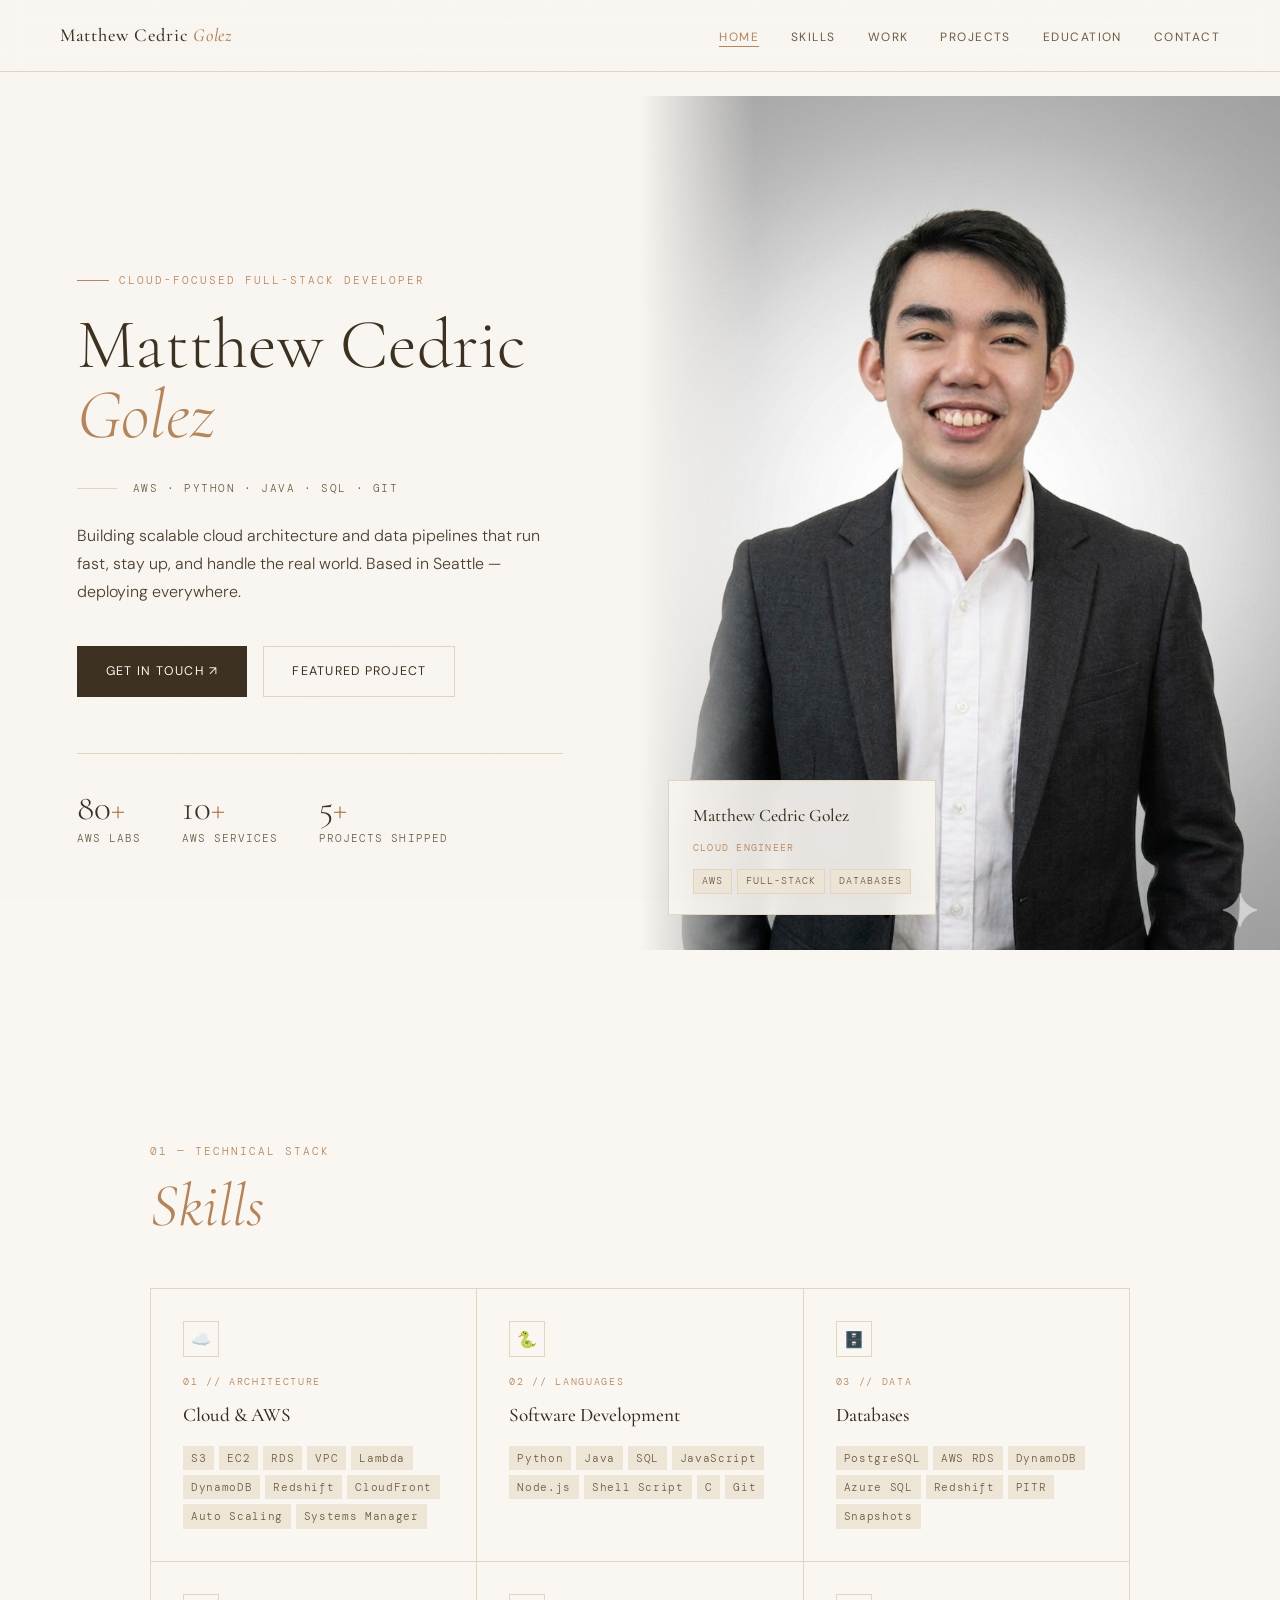
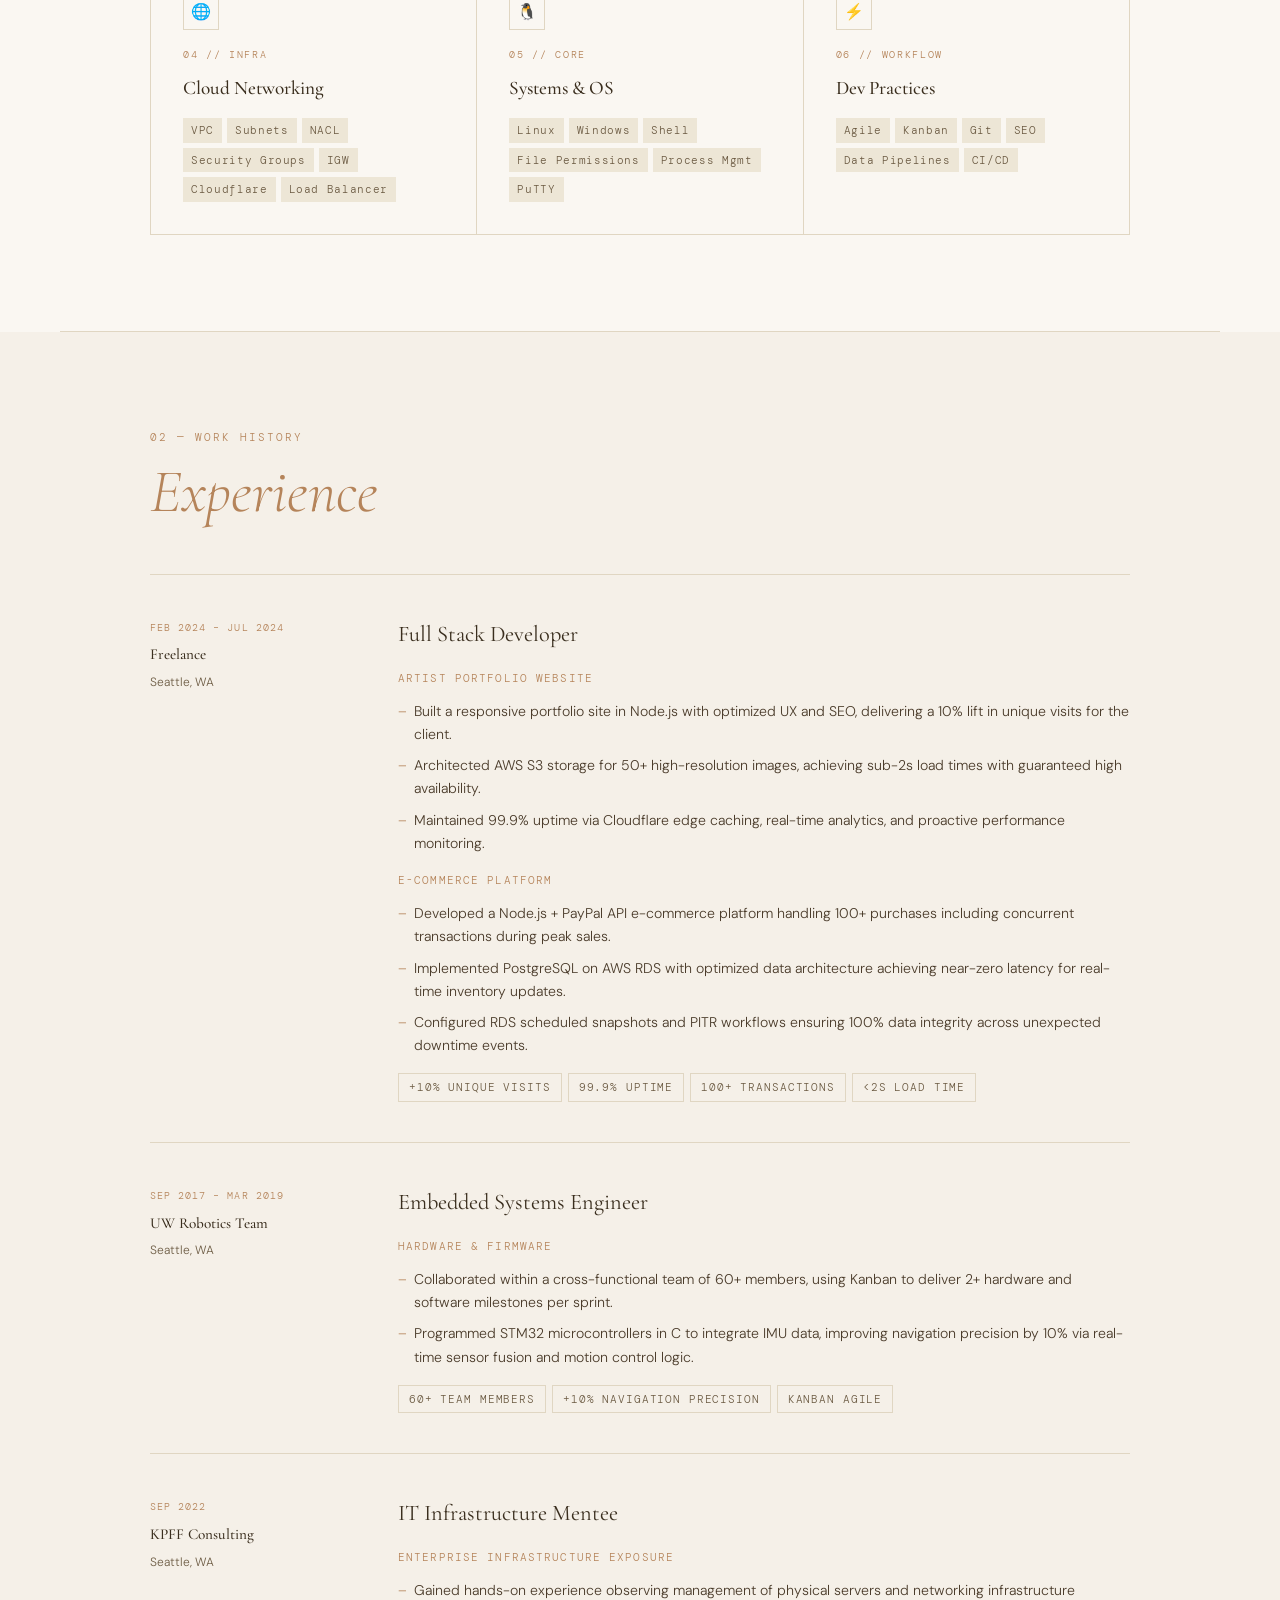
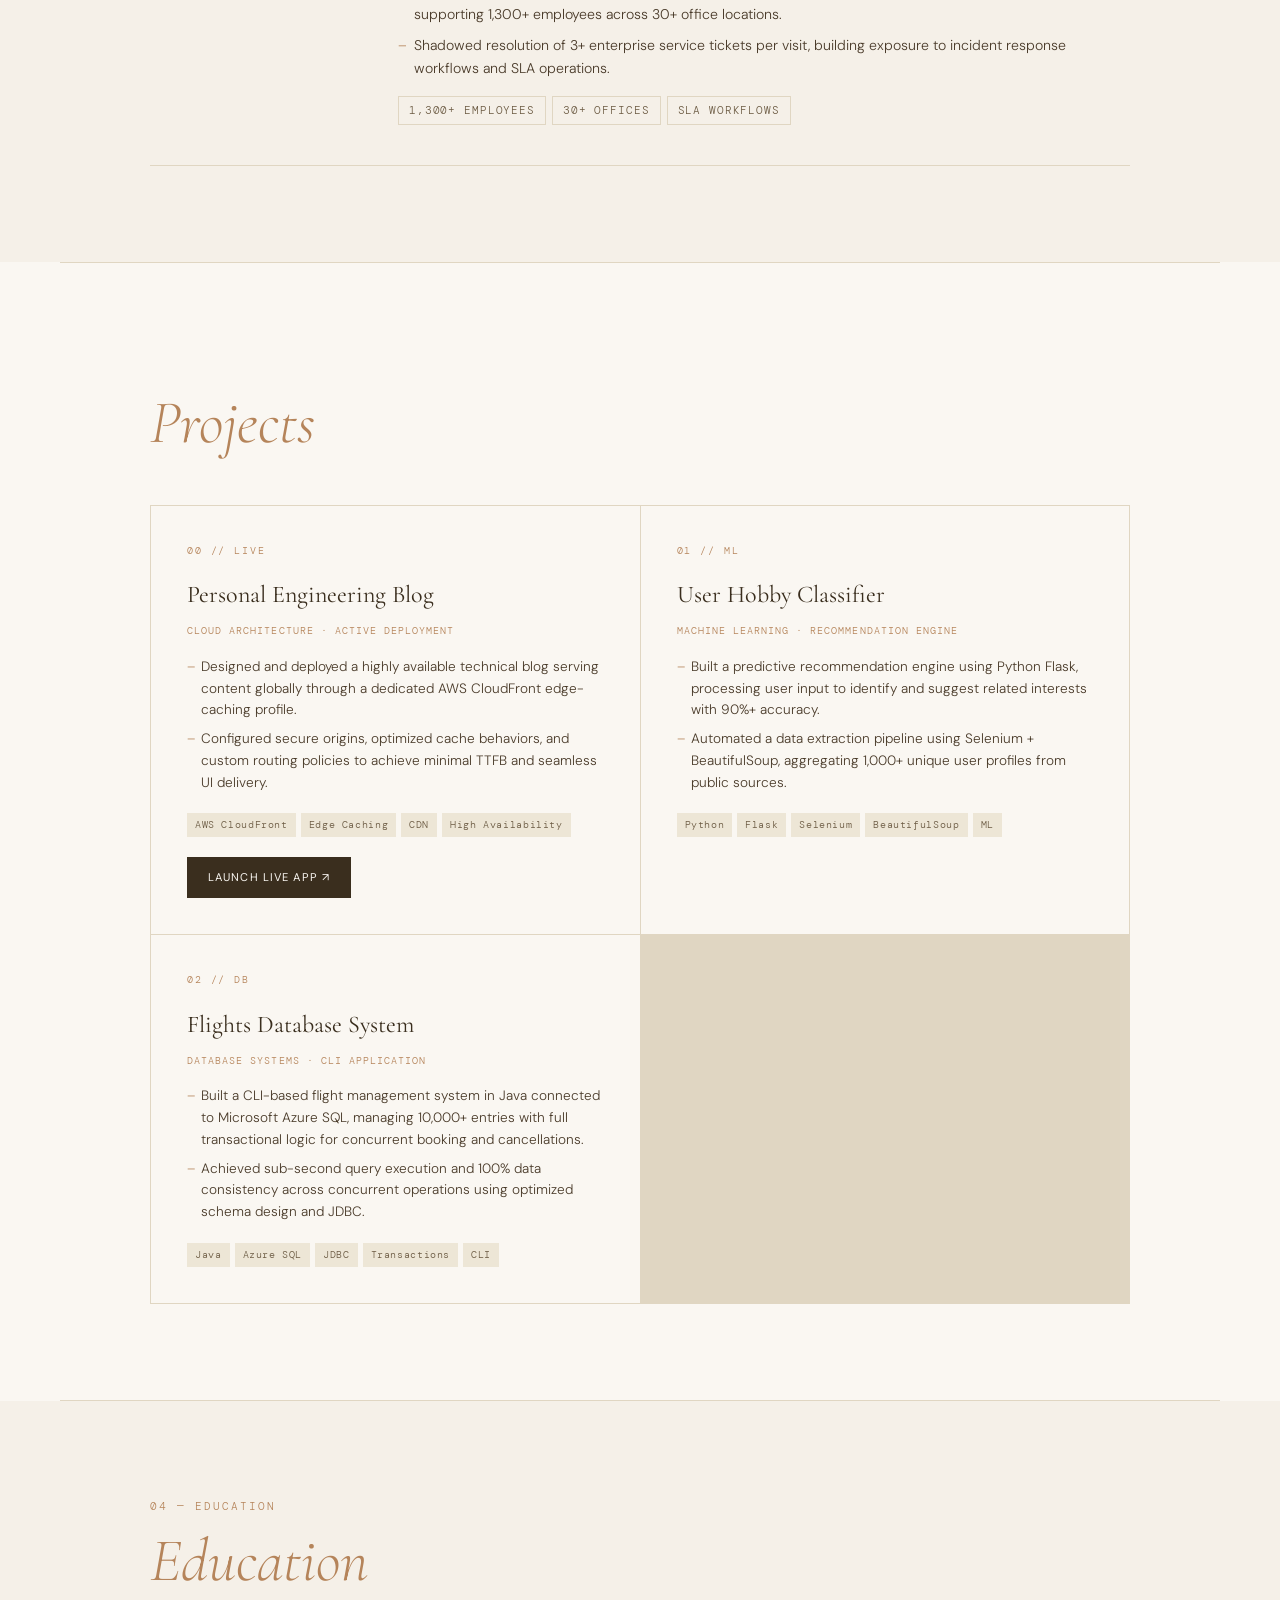
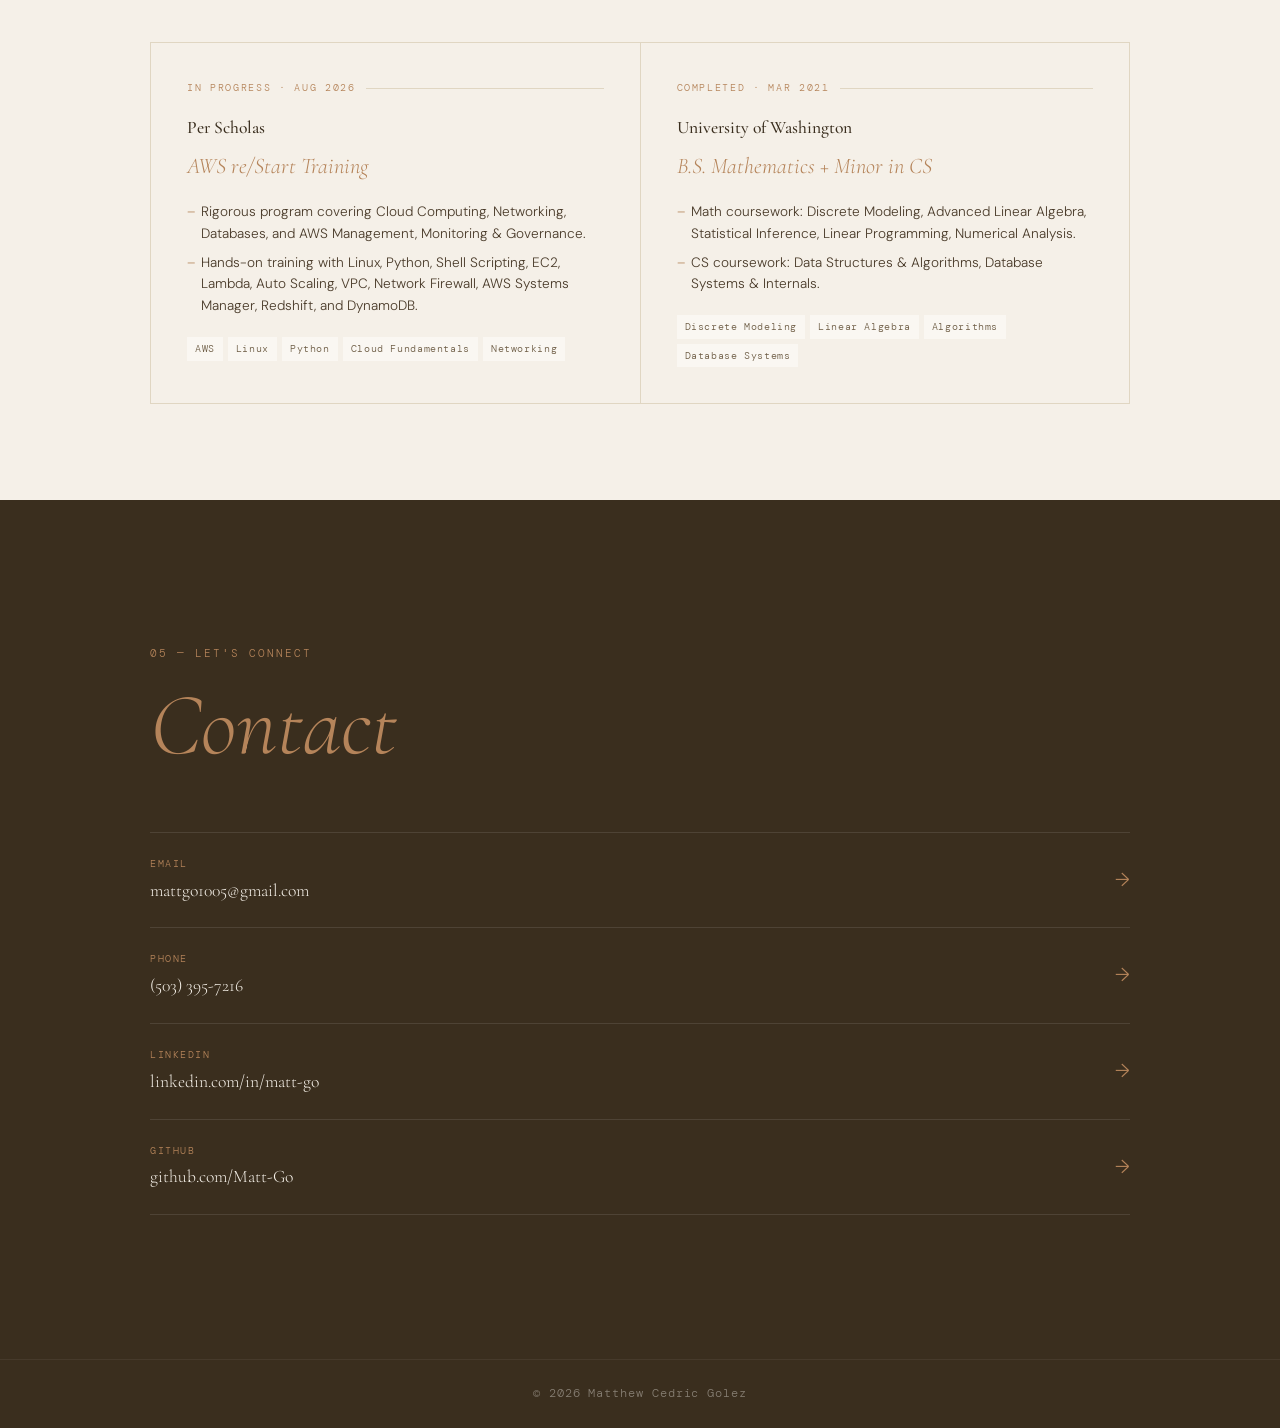
==== index.html @ 56c0744d "Changed landing design to be bigger" ====
<!DOCTYPE html>
<html lang="en">
<head>
  <meta charset="UTF-8">
  <meta name="viewport" content="width=device-width, initial-scale=1.0">
  <title>Matthew Cedric Golez — Cloud Engineer</title>

  <link rel="preconnect" href="https://fonts.googleapis.com">
  <link href="https://fonts.googleapis.com/css2?family=Cormorant+Garamond:ital,wght@0,300;0,400;0,500;0,600;1,300;1,400;1,500&family=DM+Sans:wght@300;400;500&family=DM+Mono:wght@300;400&display=swap" rel="stylesheet">

  <style>
    /* ─── Design Tokens ─────────────────────────────── */
    :root {
      --beige:        #F5F0E8;
      --beige-mid:    #EDE6D6;
      --beige-dark:   #E0D6C2;
      --cream:        #FAF7F2;
      --bark:         #3A2E1E;
      --bark-light:   #6B5A42;
      --clay:         #B5845A;
      --clay-dark:    #8C5E35;
      --sage:         #7A9478;
      --rust:         #C25B3F;
      --ink:          #1C1510;
      --ink-soft:     #4A3B2A;

      --serif:        'Cormorant Garamond', Georgia, serif;
      --sans:         'DM Sans', sans-serif;
      --mono:         'DM Mono', monospace;

      --max-w:        1100px;
      --nav-h:        72px;
      --gap:          clamp(48px, 8vw, 96px);
    }

    /* ─── Reset & Base ──────────────────────────────── */
    *, *::before, *::after { box-sizing: border-box; margin: 0; padding: 0; }

    html { scroll-behavior: smooth; font-size: 16px; }

    body {
      background-color: var(--cream);
      color: var(--ink);
      font-family: var(--sans);
      font-weight: 300;
      line-height: 1.7;
      overflow-x: hidden;
    }

    /* Subtle paper grain texture */
    body::before {
      content: '';
      position: fixed;
      inset: 0;
      background-image: url("data:image/svg+xml,%3Csvg xmlns='http://www.w3.org/2000/svg' width='300' height='300'%3E%3Cfilter id='n'%3E%3CfeTurbulence type='fractalNoise' baseFrequency='0.65' numOctaves='3' stitchTiles='stitch'/%3E%3CfeColorMatrix type='saturate' values='0'/%3E%3C/filter%3E%3Crect width='300' height='300' filter='url(%23n)' opacity='0.04'/%3E%3C/svg%3E");
      pointer-events: none;
      z-index: 9999;
    }

    a { color: inherit; text-decoration: none; }
    ul { list-style: none; }
    img { display: block; max-width: 100%; }

    /* ─── Layout helpers ────────────────────────────── */
    .container {
      max-width: var(--max-w);
      margin: 0 auto;
      padding: 0 clamp(20px, 5vw, 60px);
    }

    /* ─── Navigation ─────────────────────────────────── */
    nav {
      position: fixed;
      top: 0; left: 0; right: 0;
      z-index: 100;
      height: var(--nav-h);
      background: rgba(250, 247, 242, 0.88);
      backdrop-filter: blur(12px);
      border-bottom: 1px solid var(--beige-dark);
      display: flex;
      align-items: center;
      justify-content: space-between;
      padding: 0 clamp(20px, 5vw, 60px);
    }

    .nav-logo {
      font-family: var(--serif);
      font-size: 1.15rem;
      font-weight: 500;
      letter-spacing: 0.04em;
      color: var(--bark);
    }

    .nav-logo em {
      font-style: italic;
      color: var(--clay);
    }

    .nav-links {
      display: flex;
      gap: 32px;
      align-items: center;
    }

    .nav-links a {
      font-size: 0.75rem;
      font-weight: 400;
      letter-spacing: 0.12em;
      text-transform: uppercase;
      color: var(--bark-light);
      transition: color 0.2s;
      position: relative;
    }

    .nav-links a::after {
      content: '';
      position: absolute;
      bottom: -2px; left: 0;
      width: 0; height: 1px;
      background: var(--clay);
      transition: width 0.25s ease;
    }

    .nav-links a:hover { color: var(--clay); }
    .nav-links a:hover::after { width: 100%; }
    .nav-links a.active { color: var(--clay); }
    .nav-links a.active::after { width: 100%; }

    @keyframes pulse {
      0%, 100% { opacity: 1; transform: scale(1); }
      50% { opacity: 0.5; transform: scale(0.85); }
    }

    /* ─── Section shared ─────────────────────────────── */
    section {
      padding: var(--gap) 0;
    }

    .section-label {
      font-family: var(--mono);
      font-size: 0.7rem;
      letter-spacing: 0.18em;
      text-transform: uppercase;
      color: var(--clay);
      margin-bottom: 12px;
    }

    .section-title {
      font-family: var(--serif);
      font-size: clamp(2.2rem, 5vw, 3.8rem);
      font-weight: 400;
      line-height: 1.1;
      color: var(--bark);
      margin-bottom: 48px;
    }

    .section-title em {
      font-style: italic;
      font-weight: 300;
      color: var(--clay);
    }

    /* ─── Reveal animation ───────────────────────────── */
    .reveal {
      opacity: 0;
      transform: translateY(22px);
      transition: opacity 0.65s ease, transform 0.65s ease;
    }

    .reveal.in-view {
      opacity: 1;
      transform: translateY(0);
    }

    /* ─── HERO ───────────────────────────────────────── */
    #hero {
      min-height: 100vh;
      display: grid;
      grid-template-columns: 1fr 1fr;
      position: relative;
      overflow: hidden;
    }

    .hero-left {
      display: flex;
      flex-direction: column;
      justify-content: center;
      padding: calc(var(--nav-h) + 80px) clamp(32px, 6vw, 80px) 80px;
      background: var(--cream);
      position: relative;
      z-index: 1;
    }

    .hero-right {
      position: relative;
      background: var(--beige-mid);
      overflow: hidden;
    }

    .hero-right img {
      width: 100%;
      height: 100%;
      object-fit: cover;
      object-position: center top;
      display: block;
      filter: grayscale(20%);
    }

    /* Gradient fade on left edge of photo */
    .hero-right::before {
      content: '';
      position: absolute;
      inset: 0;
      background: linear-gradient(to right, var(--cream) 0%, transparent 18%);
      z-index: 1;
      pointer-events: none;
    }

    /* Info card overlay at bottom of photo */
    .hero-card {
      position: absolute;
      bottom: 36px;
      left: 28px;
      z-index: 2;
      background: rgba(250, 247, 242, 0.92);
      backdrop-filter: blur(8px);
      border: 1px solid var(--beige-dark);
      padding: 20px 24px;
      display: flex;
      flex-direction: column;
      gap: 8px;
      min-width: 220px;
    }

    .card-name {
      font-family: var(--serif);
      font-size: 1.1rem;
      font-weight: 500;
      color: var(--bark);
    }

    .card-role {
      font-size: 0.65rem;
      letter-spacing: 0.12em;
      text-transform: uppercase;
      color: var(--clay);
      font-family: var(--mono);
    }

    .card-tags {
      display: flex;
      flex-wrap: wrap;
      gap: 5px;
      margin-top: 4px;
    }

    .card-tag {
      background: var(--beige-mid);
      border: 1px solid var(--beige-dark);
      padding: 3px 8px;
      font-size: 0.62rem;
      letter-spacing: 0.1em;
      text-transform: uppercase;
      color: var(--bark-light);
      font-family: var(--mono);
    }

    .hero-eyebrow {
      font-family: var(--mono);
      font-size: 0.7rem;
      letter-spacing: 0.18em;
      text-transform: uppercase;
      color: var(--clay);
      margin-bottom: 20px;
      display: flex;
      align-items: center;
      gap: 10px;
    }

    .hero-eyebrow::before {
      content: '';
      display: inline-block;
      width: 32px; height: 1px;
      background: var(--clay);
    }

    .hero-name {
      font-family: var(--serif);
      font-size: clamp(3.2rem, 5.5vw, 6rem);
      font-weight: 300;
      line-height: 1.0;
      color: var(--bark);
      margin-bottom: 28px;
    }

    .hero-name em {
      font-style: italic;
      color: var(--clay);
      display: block;
    }

    .hero-title-row {
      display: flex;
      align-items: center;
      gap: 16px;
      margin-bottom: 24px;
    }

    .hero-divider {
      width: 40px; height: 1px;
      background: var(--beige-dark);
    }

    .hero-stack {
      font-family: var(--mono);
      font-size: 0.7rem;
      letter-spacing: 0.14em;
      text-transform: uppercase;
      color: var(--bark-light);
    }

    .hero-summary {
      font-size: 1rem;
      font-weight: 300;
      color: var(--ink-soft);
      max-width: 480px;
      margin-bottom: 40px;
      line-height: 1.75;
    }

    .hero-cta {
      display: flex;
      gap: 16px;
      flex-wrap: wrap;
      margin-bottom: 56px;
    }

    /* Stats bar */
    .hero-stats {
      display: flex;
      gap: 40px;
      padding-top: 36px;
      border-top: 1px solid var(--beige-dark);
    }

    .hero-stat-item {}

    .hero-stat-number {
      font-family: var(--serif);
      font-size: 2.2rem;
      font-weight: 300;
      color: var(--bark);
      line-height: 1;
      margin-bottom: 4px;
    }

    .hero-stat-number span {
      color: var(--clay);
      font-style: italic;
    }

    .hero-stat-label {
      font-size: 0.68rem;
      font-family: var(--mono);
      letter-spacing: 0.1em;
      text-transform: uppercase;
      color: var(--bark-light);
    }

    .btn-primary {
      display: inline-flex;
      align-items: center;
      gap: 8px;
      background: var(--bark);
      color: var(--cream);
      padding: 14px 28px;
      font-size: 0.78rem;
      font-family: var(--sans);
      font-weight: 400;
      letter-spacing: 0.1em;
      text-transform: uppercase;
      border: 1.5px solid var(--bark);
      transition: background 0.25s, color 0.25s;
    }

    .btn-primary:hover {
      background: var(--clay);
      border-color: var(--clay);
    }

    .btn-outline {
      display: inline-flex;
      align-items: center;
      gap: 8px;
      background: transparent;
      color: var(--bark);
      padding: 14px 28px;
      font-size: 0.78rem;
      font-family: var(--sans);
      font-weight: 400;
      letter-spacing: 0.1em;
      text-transform: uppercase;
      border: 1.5px solid var(--beige-dark);
      transition: border-color 0.25s, color 0.25s;
    }

    .btn-outline:hover {
      border-color: var(--bark);
      color: var(--clay);
    }

    /* ─── Divider ─────────────────────────────────── */
    .divider {
      height: 1px;
      background: var(--beige-dark);
      margin: 0 clamp(20px, 5vw, 60px);
    }

    /* ─── Skills ─────────────────────────────────── */
    #skills {
      background: var(--cream);
    }

    .skills-grid {
      display: grid;
      grid-template-columns: repeat(3, 1fr);
      gap: 1px;
      background: var(--beige-dark);
      border: 1px solid var(--beige-dark);
    }

    .skill-block {
      background: var(--cream);
      padding: 32px;
      transition: background 0.2s;
    }

    .skill-block:hover { background: var(--beige); }

    .skill-icon {
      width: 36px; height: 36px;
      display: flex;
      align-items: center;
      justify-content: center;
      border: 1px solid var(--beige-dark);
      margin-bottom: 16px;
      font-size: 1rem;
    }

    .skill-category {
      font-family: var(--mono);
      font-size: 0.65rem;
      letter-spacing: 0.16em;
      text-transform: uppercase;
      color: var(--clay);
      margin-bottom: 8px;
    }

    .skill-name {
      font-family: var(--serif);
      font-size: 1.2rem;
      font-weight: 500;
      color: var(--bark);
      margin-bottom: 14px;
    }

    .skill-tags {
      display: flex;
      flex-wrap: wrap;
      gap: 5px;
    }

    .skill-tag {
      font-size: 0.68rem;
      font-family: var(--mono);
      color: var(--bark-light);
      background: var(--beige-mid);
      padding: 3px 8px;
      letter-spacing: 0.06em;
    }

    /* ─── Experience ───────────────────────────────── */
    #experience {
      background: var(--beige);
    }

    .exp-list {
      display: flex;
      flex-direction: column;
      gap: 0;
    }

    .exp-item {
      display: grid;
      grid-template-columns: 200px 1fr;
      gap: 48px;
      padding: 40px 0;
      border-bottom: 1px solid var(--beige-dark);
    }

    .exp-item:first-child {
      border-top: 1px solid var(--beige-dark);
    }

    .exp-meta {
      padding-top: 4px;
    }

    .exp-date {
      font-family: var(--mono);
      font-size: 0.65rem;
      letter-spacing: 0.1em;
      color: var(--clay);
      text-transform: uppercase;
      margin-bottom: 6px;
    }

    .exp-company {
      font-family: var(--serif);
      font-size: 0.95rem;
      font-weight: 500;
      color: var(--bark);
      margin-bottom: 4px;
    }

    .exp-location {
      font-size: 0.75rem;
      color: var(--bark-light);
    }

    .exp-content {}

    .exp-role {
      font-family: var(--serif);
      font-size: 1.4rem;
      font-weight: 400;
      color: var(--bark);
      margin-bottom: 6px;
    }

    .exp-project {
      font-family: var(--mono);
      font-size: 0.7rem;
      letter-spacing: 0.1em;
      color: var(--clay);
      text-transform: uppercase;
      margin-bottom: 12px;
      margin-top: 16px;
    }

    .exp-project:first-of-type { margin-top: 0; }

    .exp-bullets {
      display: flex;
      flex-direction: column;
      gap: 8px;
      margin-bottom: 12px;
    }

    .exp-bullets li {
      font-size: 0.88rem;
      color: var(--ink-soft);
      line-height: 1.65;
      padding-left: 16px;
      position: relative;
    }

    .exp-bullets li::before {
      content: '–';
      position: absolute;
      left: 0;
      color: var(--clay);
    }

    .exp-chips {
      display: flex;
      flex-wrap: wrap;
      gap: 6px;
      margin-top: 16px;
    }

    .exp-chip {
      background: transparent;
      border: 1px solid var(--beige-dark);
      padding: 4px 10px;
      font-size: 0.68rem;
      letter-spacing: 0.08em;
      text-transform: uppercase;
      color: var(--bark-light);
      font-family: var(--mono);
    }

    /* ─── Projects ─────────────────────────────────── */
    #projects {
      background: var(--cream);
    }

    .projects-grid {
      display: grid;
      grid-template-columns: 1fr 1fr;
      gap: 1px;
      background: var(--beige-dark);
      border: 1px solid var(--beige-dark);
    }

    .project-card {
      background: var(--cream);
      padding: 36px;
      transition: background 0.2s;
    }

    .project-card:hover { background: var(--beige); }

    .project-number {
      font-family: var(--mono);
      font-size: 0.65rem;
      letter-spacing: 0.18em;
      color: var(--clay);
      margin-bottom: 16px;
    }

    .project-title {
      font-family: var(--serif);
      font-size: 1.5rem;
      font-weight: 400;
      color: var(--bark);
      margin-bottom: 6px;
    }

    .project-sub {
      font-family: var(--mono);
      font-size: 0.65rem;
      letter-spacing: 0.1em;
      text-transform: uppercase;
      color: var(--clay);
      margin-bottom: 16px;
    }

    .project-bullets {
      display: flex;
      flex-direction: column;
      gap: 7px;
      margin-bottom: 20px;
    }

    .project-bullets li {
      font-size: 0.85rem;
      color: var(--ink-soft);
      line-height: 1.6;
      padding-left: 14px;
      position: relative;
    }

    .project-bullets li::before {
      content: '–';
      position: absolute;
      left: 0;
      color: var(--clay);
    }

    .project-tags {
      display: flex;
      flex-wrap: wrap;
      gap: 5px;
    }

    .project-tag {
      font-size: 0.65rem;
      font-family: var(--mono);
      color: var(--bark-light);
      background: var(--beige-mid);
      padding: 3px 8px;
      letter-spacing: 0.06em;
    }

    /* ─── Education ─────────────────────────────────── */
    #education {
      background: var(--beige);
    }

    .edu-grid {
      display: grid;
      grid-template-columns: 1fr 1fr;
      gap: 1px;
      background: var(--beige-dark);
      border: 1px solid var(--beige-dark);
    }

    .edu-card {
      background: var(--beige);
      padding: 36px;
    }

    .edu-period {
      font-family: var(--mono);
      font-size: 0.65rem;
      letter-spacing: 0.16em;
      text-transform: uppercase;
      color: var(--clay);
      margin-bottom: 16px;
      display: flex;
      align-items: center;
      gap: 10px;
    }

    .edu-period::after {
      content: '';
      flex: 1;
      height: 1px;
      background: var(--beige-dark);
    }

    .edu-school {
      font-family: var(--serif);
      font-size: 1.1rem;
      font-weight: 500;
      color: var(--bark);
      margin-bottom: 4px;
    }

    .edu-degree {
      font-family: var(--serif);
      font-size: 1.4rem;
      font-weight: 300;
      font-style: italic;
      color: var(--clay);
      margin-bottom: 16px;
    }

    .edu-bullets {
      display: flex;
      flex-direction: column;
      gap: 7px;
      margin-bottom: 20px;
    }

    .edu-bullets li {
      font-size: 0.85rem;
      color: var(--ink-soft);
      line-height: 1.6;
      padding-left: 14px;
      position: relative;
    }

    .edu-bullets li::before {
      content: '–';
      position: absolute;
      left: 0;
      color: var(--clay);
    }

    .edu-tags {
      display: flex;
      flex-wrap: wrap;
      gap: 5px;
    }

    .edu-tag {
      font-size: 0.65rem;
      font-family: var(--mono);
      color: var(--bark-light);
      background: var(--cream);
      padding: 3px 8px;
      letter-spacing: 0.06em;
    }

    /* ─── Contact ─────────────────────────────────── */
    #contact {
      background: var(--bark);
      color: var(--cream);
      padding: calc(var(--gap) * 1.5) 0;
    }

    .contact-inner {
      max-width: var(--max-w);
      margin: 0 auto;
      padding: 0 clamp(20px, 5vw, 60px);
    }

    .contact-eyebrow {
      font-family: var(--mono);
      font-size: 0.7rem;
      letter-spacing: 0.18em;
      text-transform: uppercase;
      color: var(--clay);
      margin-bottom: 16px;
    }

    .contact-headline {
      font-family: var(--serif);
      font-size: clamp(2.5rem, 7vw, 5.5rem);
      font-weight: 300;
      line-height: 1.05;
      color: var(--beige);
      margin-bottom: 60px;
    }

    .contact-headline em {
      font-style: italic;
      color: var(--clay);
    }

    .contact-rows {
      display: flex;
      flex-direction: column;
      border-top: 1px solid rgba(255,255,255,0.1);
    }

    .contact-row {
      display: flex;
      align-items: center;
      justify-content: space-between;
      padding: 22px 0;
      border-bottom: 1px solid rgba(255,255,255,0.1);
      transition: padding-left 0.25s;
    }

    .contact-row:hover {
      padding-left: 12px;
    }

    .contact-row-left {
      display: flex;
      flex-direction: column;
      gap: 3px;
    }

    .contact-row-label {
      font-family: var(--mono);
      font-size: 0.65rem;
      letter-spacing: 0.15em;
      text-transform: uppercase;
      color: var(--clay);
    }

    .contact-row-value {
      font-family: var(--serif);
      font-size: 1.1rem;
      color: var(--beige);
    }

    .contact-row-arrow {
      color: var(--clay);
      font-size: 1.2rem;
      transition: transform 0.25s;
    }

    .contact-row:hover .contact-row-arrow { transform: translateX(6px); }

    /* ─── Footer ─────────────────────────────────── */
    footer {
      background: var(--bark);
      border-top: 1px solid rgba(255,255,255,0.06);
      padding: 24px clamp(20px, 5vw, 60px);
      display: flex;
      justify-content: center;
      align-items: center;
    }

    .footer-copy {
      font-size: 0.72rem;
      color: rgba(250,247,242,0.4);
      font-family: var(--mono);
      letter-spacing: 0.08em;
    }

    .footer-coords {
      font-size: 0.72rem;
      color: rgba(250,247,242,0.3);
      font-family: var(--mono);
      letter-spacing: 0.08em;
    }

    /* ─── Responsive ─────────────────────────────── */
    @media (max-width: 900px) {
      #hero {
        grid-template-columns: 1fr;
        grid-template-rows: auto 50vh;
      }

      .hero-left {
        padding: calc(var(--nav-h) + 40px) clamp(20px, 5vw, 40px) 40px;
      }

      .hero-right::before {
        background: linear-gradient(to bottom, var(--cream) 0%, transparent 20%);
      }

      .skills-grid {
        grid-template-columns: repeat(2, 1fr);
      }

      .feature-cell.wide {
        grid-template-columns: 1fr;
        gap: 24px;
      }

      .feature-grid {
        grid-template-columns: 1fr;
      }

      .projects-grid {
        grid-template-columns: 1fr;
      }

      .edu-grid {
        grid-template-columns: 1fr;
      }

      .exp-item {
        grid-template-columns: 1fr;
        gap: 12px;
      }

      .nav-links { display: none; }
    }

    @media (max-width: 600px) {
      .skills-grid {
        grid-template-columns: 1fr;
      }
    }
  </style>
</head>

<body>

  <!-- ── Navigation ──────────────────────────── -->
  <nav>
    <div class="nav-logo">Matthew Cedric <em>Golez</em></div>
    <ul class="nav-links">
      <li><a href="#hero" class="active">Home</a></li>
      <li><a href="#skills">Skills</a></li>
      <li><a href="#experience">Work</a></li>
      <li><a href="#projects">Projects</a></li>
      <li><a href="#education">Education</a></li>
      <li><a href="#contact">Contact</a></li>
    </ul>

  </nav>

  <main>

    <!-- ── Hero ────────────────────────────────── -->
    <section id="hero">

      <div class="hero-left">
        <p class="hero-eyebrow">Cloud-Focused Full-Stack Developer</p>

        <h1 class="hero-name">
          Matthew Cedric<em>Golez</em>
        </h1>

        <div class="hero-title-row">
          <div class="hero-divider"></div>
          <span class="hero-stack">AWS · Python · Java · SQL · Git</span>
        </div>

        <p class="hero-summary">
          Building scalable cloud architecture and data pipelines that run fast, stay up, and handle the real world. Based in Seattle — deploying everywhere.
        </p>

        <div class="hero-cta">
          <a href="#contact" class="btn-primary">Get in Touch ↗</a>
          <a href="#featured-project" class="btn-outline">Featured Project</a>
        </div>

        <div class="hero-stats">
          <div class="hero-stat-item">
            <div class="hero-stat-number">80<span>+</span></div>
            <div class="hero-stat-label">AWS Labs</div>
          </div>
          <div class="hero-stat-item">
            <div class="hero-stat-number">10<span>+</span></div>
            <div class="hero-stat-label">AWS Services</div>
          </div>
          <div class="hero-stat-item">
            <div class="hero-stat-number">5<span>+</span></div>
            <div class="hero-stat-label">Projects Shipped</div>
          </div>
        </div>
      </div>

      <div class="hero-right">
        <img src="assets/img/pro_hero.png" alt="Matthew Cedric Golez">
        <div class="hero-card reveal">
          <div class="card-name">Matthew Cedric Golez</div>
          <div class="card-role">Cloud Engineer</div>
          <div class="card-tags">
            <span class="card-tag">AWS</span>
            <span class="card-tag">Full-Stack</span>
            <span class="card-tag">Databases</span>
          </div>
        </div>
      </div>

    </section>


    <!-- ── Skills ──────────────────────────────── -->
    <section id="skills">
      <div class="container">
        <div class="section-label reveal">01 — Technical Stack</div>
        <h2 class="section-title reveal"><em>Skills</em></h2>

        <div class="skills-grid">
          <div class="skill-block reveal">
            <div class="skill-icon">☁️</div>
            <div class="skill-category">01 // Architecture</div>
            <div class="skill-name">Cloud & AWS</div>
            <div class="skill-tags">
              <span class="skill-tag">S3</span><span class="skill-tag">EC2</span><span class="skill-tag">RDS</span>
              <span class="skill-tag">VPC</span><span class="skill-tag">Lambda</span><span class="skill-tag">DynamoDB</span>
              <span class="skill-tag">Redshift</span><span class="skill-tag">CloudFront</span>
              <span class="skill-tag">Auto Scaling</span><span class="skill-tag">Systems Manager</span>
            </div>
          </div>

          <div class="skill-block reveal">
            <div class="skill-icon">🐍</div>
            <div class="skill-category">02 // Languages</div>
            <div class="skill-name">Software Development</div>
            <div class="skill-tags">
              <span class="skill-tag">Python</span><span class="skill-tag">Java</span><span class="skill-tag">SQL</span>
              <span class="skill-tag">JavaScript</span><span class="skill-tag">Node.js</span>
              <span class="skill-tag">Shell Script</span><span class="skill-tag">C</span><span class="skill-tag">Git</span>
            </div>
          </div>

          <div class="skill-block reveal">
            <div class="skill-icon">🗄️</div>
            <div class="skill-category">03 // Data</div>
            <div class="skill-name">Databases</div>
            <div class="skill-tags">
              <span class="skill-tag">PostgreSQL</span><span class="skill-tag">AWS RDS</span>
              <span class="skill-tag">DynamoDB</span><span class="skill-tag">Azure SQL</span>
              <span class="skill-tag">Redshift</span><span class="skill-tag">PITR</span>
              <span class="skill-tag">Snapshots</span>
            </div>
          </div>

          <div class="skill-block reveal">
            <div class="skill-icon">🌐</div>
            <div class="skill-category">04 // Infra</div>
            <div class="skill-name">Cloud Networking</div>
            <div class="skill-tags">
              <span class="skill-tag">VPC</span><span class="skill-tag">Subnets</span><span class="skill-tag">NACL</span>
              <span class="skill-tag">Security Groups</span><span class="skill-tag">IGW</span>
              <span class="skill-tag">Cloudflare</span><span class="skill-tag">Load Balancer</span>
            </div>
          </div>

          <div class="skill-block reveal">
            <div class="skill-icon">🐧</div>
            <div class="skill-category">05 // Core</div>
            <div class="skill-name">Systems & OS</div>
            <div class="skill-tags">
              <span class="skill-tag">Linux</span><span class="skill-tag">Windows</span>
              <span class="skill-tag">Shell</span><span class="skill-tag">File Permissions</span>
              <span class="skill-tag">Process Mgmt</span><span class="skill-tag">PuTTY</span>
            </div>
          </div>

          <div class="skill-block reveal">
            <div class="skill-icon">⚡</div>
            <div class="skill-category">06 // Workflow</div>
            <div class="skill-name">Dev Practices</div>
            <div class="skill-tags">
              <span class="skill-tag">Agile</span><span class="skill-tag">Kanban</span>
              <span class="skill-tag">Git</span><span class="skill-tag">SEO</span>
              <span class="skill-tag">Data Pipelines</span><span class="skill-tag">CI/CD</span>
            </div>
          </div>
        </div>
      </div>
    </section>

    <div class="divider"></div>

    <!-- ── Experience ───────────────────────────── -->
    <section id="experience">
      <div class="container">
        <div class="section-label reveal">02 — Work History</div>
        <h2 class="section-title reveal"><em>Experience</em></h2>

        <div class="exp-list">

          <div class="exp-item reveal">
            <div class="exp-meta">
              <div class="exp-date">Feb 2024 – Jul 2024</div>
              <div class="exp-company">Freelance</div>
              <div class="exp-location">Seattle, WA</div>
            </div>
            <div class="exp-content">
              <div class="exp-role">Full Stack Developer</div>
              <div class="exp-project">Artist Portfolio Website</div>
              <ul class="exp-bullets">
                <li>Built a responsive portfolio site in Node.js with optimized UX and SEO, delivering a 10% lift in unique visits for the client.</li>
                <li>Architected AWS S3 storage for 50+ high-resolution images, achieving sub-2s load times with guaranteed high availability.</li>
                <li>Maintained 99.9% uptime via Cloudflare edge caching, real-time analytics, and proactive performance monitoring.</li>
              </ul>
              <div class="exp-project">E-Commerce Platform</div>
              <ul class="exp-bullets">
                <li>Developed a Node.js + PayPal API e-commerce platform handling 100+ purchases including concurrent transactions during peak sales.</li>
                <li>Implemented PostgreSQL on AWS RDS with optimized data architecture achieving near-zero latency for real-time inventory updates.</li>
                <li>Configured RDS scheduled snapshots and PITR workflows ensuring 100% data integrity across unexpected downtime events.</li>
              </ul>
              <div class="exp-chips">
                <span class="exp-chip">+10% Unique Visits</span>
                <span class="exp-chip">99.9% Uptime</span>
                <span class="exp-chip">100+ Transactions</span>
                <span class="exp-chip">&lt;2s Load Time</span>
              </div>
            </div>
          </div>

          <div class="exp-item reveal">
            <div class="exp-meta">
              <div class="exp-date">Sep 2017 – Mar 2019</div>
              <div class="exp-company">UW Robotics Team</div>
              <div class="exp-location">Seattle, WA</div>
            </div>
            <div class="exp-content">
              <div class="exp-role">Embedded Systems Engineer</div>
              <div class="exp-project">Hardware & Firmware</div>
              <ul class="exp-bullets">
                <li>Collaborated within a cross-functional team of 60+ members, using Kanban to deliver 2+ hardware and software milestones per sprint.</li>
                <li>Programmed STM32 microcontrollers in C to integrate IMU data, improving navigation precision by 10% via real-time sensor fusion and motion control logic.</li>
              </ul>
              <div class="exp-chips">
                <span class="exp-chip">60+ Team Members</span>
                <span class="exp-chip">+10% Navigation Precision</span>
                <span class="exp-chip">Kanban Agile</span>
              </div>
            </div>
          </div>

          <div class="exp-item reveal">
            <div class="exp-meta">
              <div class="exp-date">Sep 2022</div>
              <div class="exp-company">KPFF Consulting</div>
              <div class="exp-location">Seattle, WA</div>
            </div>
            <div class="exp-content">
              <div class="exp-role">IT Infrastructure Mentee</div>
              <div class="exp-project">Enterprise Infrastructure Exposure</div>
              <ul class="exp-bullets">
                <li>Gained hands-on experience observing management of physical servers and networking infrastructure supporting 1,300+ employees across 30+ office locations.</li>
                <li>Shadowed resolution of 3+ enterprise service tickets per visit, building exposure to incident response workflows and SLA operations.</li>
              </ul>
              <div class="exp-chips">
                <span class="exp-chip">1,300+ Employees</span>
                <span class="exp-chip">30+ Offices</span>
                <span class="exp-chip">SLA Workflows</span>
              </div>
            </div>
          </div>

        </div>
      </div>
    </section>

    <div class="divider"></div>

    <!-- ── Projects ──────────────────────────────── -->
    <section id="projects">
      <div class="container">
        <div class="section-label reveal">03 — Projects</div>
        <h2 class="section-title reveal"><em>Projects</em></h2>

        <div class="projects-grid">
          <div class="project-card reveal">
            <div class="project-number">00 // LIVE</div>
            <div class="project-title">Personal Engineering Blog</div>
            <div class="project-sub">Cloud Architecture · Active Deployment</div>
            <ul class="project-bullets">
              <li>Designed and deployed a highly available technical blog serving content globally through a dedicated AWS CloudFront edge-caching profile.</li>
              <li>Configured secure origins, optimized cache behaviors, and custom routing policies to achieve minimal TTFB and seamless UI delivery.</li>
            </ul>
            <div class="project-tags" style="margin-bottom: 20px;">
              <span class="project-tag">AWS CloudFront</span>
              <span class="project-tag">Edge Caching</span>
              <span class="project-tag">CDN</span>
              <span class="project-tag">High Availability</span>
            </div>
            <a href="https://d26pw1u8joukgr.cloudfront.net/" target="_blank" rel="noopener noreferrer" class="btn-primary" style="font-size:0.7rem; padding: 10px 20px;">Launch Live App ↗</a>
          </div>

          <div class="project-card reveal">
            <div class="project-number">01 // ML</div>
            <div class="project-title">User Hobby Classifier</div>
            <div class="project-sub">Machine Learning · Recommendation Engine</div>
            <ul class="project-bullets">
              <li>Built a predictive recommendation engine using Python Flask, processing user input to identify and suggest related interests with 90%+ accuracy.</li>
              <li>Automated a data extraction pipeline using Selenium + BeautifulSoup, aggregating 1,000+ unique user profiles from public sources.</li>
            </ul>
            <div class="project-tags">
              <span class="project-tag">Python</span>
              <span class="project-tag">Flask</span>
              <span class="project-tag">Selenium</span>
              <span class="project-tag">BeautifulSoup</span>
              <span class="project-tag">ML</span>
            </div>
          </div>

          <div class="project-card reveal">
            <div class="project-number">02 // DB</div>
            <div class="project-title">Flights Database System</div>
            <div class="project-sub">Database Systems · CLI Application</div>
            <ul class="project-bullets">
              <li>Built a CLI-based flight management system in Java connected to Microsoft Azure SQL, managing 10,000+ entries with full transactional logic for concurrent booking and cancellations.</li>
              <li>Achieved sub-second query execution and 100% data consistency across concurrent operations using optimized schema design and JDBC.</li>
            </ul>
            <div class="project-tags">
              <span class="project-tag">Java</span>
              <span class="project-tag">Azure SQL</span>
              <span class="project-tag">JDBC</span>
              <span class="project-tag">Transactions</span>
              <span class="project-tag">CLI</span>
            </div>
          </div>
        </div>
      </div>
    </section>

    <div class="divider"></div>

    <!-- ── Education ─────────────────────────────── -->
    <section id="education">
      <div class="container">
        <div class="section-label reveal">04 — Education</div>
        <h2 class="section-title reveal"><em>Education</em></h2>

        <div class="edu-grid">
          <div class="edu-card reveal">
            <div class="edu-period">In Progress · Aug 2026</div>
            <div class="edu-school">Per Scholas</div>
            <div class="edu-degree">AWS re/Start Training</div>
            <ul class="edu-bullets">
              <li>Rigorous program covering Cloud Computing, Networking, Databases, and AWS Management, Monitoring & Governance.</li>
              <li>Hands-on training with Linux, Python, Shell Scripting, EC2, Lambda, Auto Scaling, VPC, Network Firewall, AWS Systems Manager, Redshift, and DynamoDB.</li>
            </ul>
            <div class="edu-tags">
              <span class="edu-tag">AWS</span>
              <span class="edu-tag">Linux</span>
              <span class="edu-tag">Python</span>
              <span class="edu-tag">Cloud Fundamentals</span>
              <span class="edu-tag">Networking</span>
            </div>
          </div>

          <div class="edu-card reveal">
            <div class="edu-period">Completed · Mar 2021</div>
            <div class="edu-school">University of Washington</div>
            <div class="edu-degree">B.S. Mathematics + Minor in CS</div>
            <ul class="edu-bullets">
              <li>Math coursework: Discrete Modeling, Advanced Linear Algebra, Statistical Inference, Linear Programming, Numerical Analysis.</li>
              <li>CS coursework: Data Structures & Algorithms, Database Systems & Internals.</li>
            </ul>
            <div class="edu-tags">
              <span class="edu-tag">Discrete Modeling</span>
              <span class="edu-tag">Linear Algebra</span>
              <span class="edu-tag">Algorithms</span>
              <span class="edu-tag">Database Systems</span>
            </div>
          </div>
        </div>
      </div>
    </section>

    <!-- ── Contact ───────────────────────────────── -->
    <section id="contact">
      <div class="contact-inner">
        <p class="contact-eyebrow reveal">05 — Let's Connect</p>
        <h2 class="contact-headline reveal">
          <em>Contact</em>
        </h2>

        <div class="contact-rows">
          <a href="mailto:mattgo1005@gmail.com" class="contact-row reveal">
            <div class="contact-row-left">
              <span class="contact-row-label">Email</span>
              <span class="contact-row-value">mattgo1005@gmail.com</span>
            </div>
            <span class="contact-row-arrow">→</span>
          </a>
          <a href="tel:5033957216" class="contact-row reveal">
            <div class="contact-row-left">
              <span class="contact-row-label">Phone</span>
              <span class="contact-row-value">(503) 395-7216</span>
            </div>
            <span class="contact-row-arrow">→</span>
          </a>
          <a href="https://linkedin.com/in/matt-go" target="_blank" rel="noopener noreferrer" class="contact-row reveal">
            <div class="contact-row-left">
              <span class="contact-row-label">LinkedIn</span>
              <span class="contact-row-value">linkedin.com/in/matt-go</span>
            </div>
            <span class="contact-row-arrow">→</span>
          </a>
          <a href="https://github.com/Matt-Go" target="_blank" rel="noopener noreferrer" class="contact-row reveal">
            <div class="contact-row-left">
              <span class="contact-row-label">GitHub</span>
              <span class="contact-row-value">github.com/Matt-Go</span>
            </div>
            <span class="contact-row-arrow">→</span>
          </a>
        </div>
      </div>
    </section>

  </main>

  <footer>
    <div class="footer-copy">© 2026 Matthew Cedric Golez</div>
  </footer>

  <script>
    // ── Scroll reveal ─────────────────────────────
    const revealEls = document.querySelectorAll('.reveal');

    const observer = new IntersectionObserver((entries) => {
      entries.forEach((entry, i) => {
        if (entry.isIntersecting) {
          setTimeout(() => {
            entry.target.classList.add('in-view');
          }, (i % 4) * 80);
          observer.unobserve(entry.target);
        }
      });
    }, { threshold: 0.1, rootMargin: '0px 0px -40px 0px' });

    revealEls.forEach(el => observer.observe(el));

    // ── Active nav link on scroll ─────────────────
    const sections = document.querySelectorAll('section[id]');
    const navLinks = document.querySelectorAll('.nav-links a');

    window.addEventListener('scroll', () => {
      let current = '';
      sections.forEach(section => {
        const sectionTop = section.offsetTop - 100;
        if (window.scrollY >= sectionTop) current = section.getAttribute('id');
      });

      navLinks.forEach(a => {
        a.classList.remove('active');
        if (a.getAttribute('href') === '#' + current) a.classList.add('active');
      });
    }, { passive: true });

    // ── Stagger skill blocks ──────────────────────
    document.querySelectorAll('.skill-block, .project-card, .edu-card').forEach((el, i) => {
      el.style.transitionDelay = (i % 3) * 0.07 + 's';
    });
  </script>

</body>
</html>
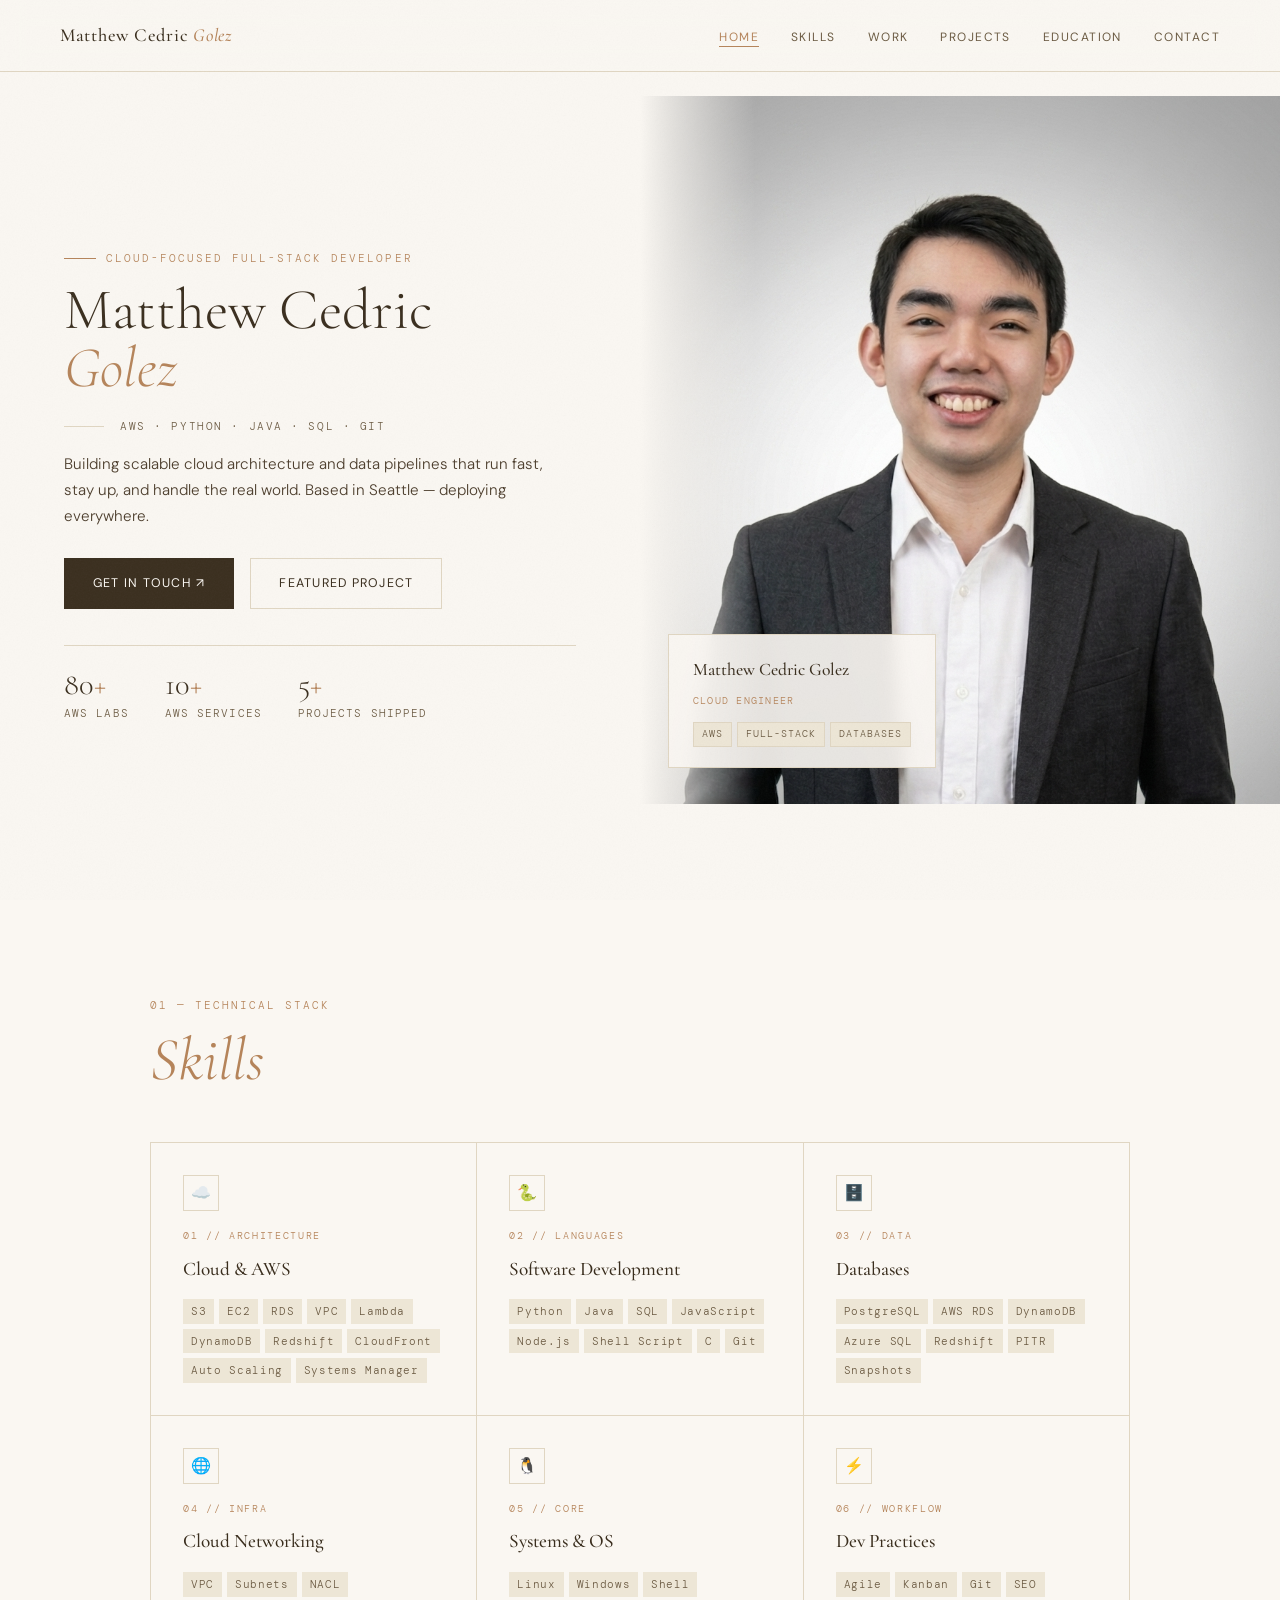
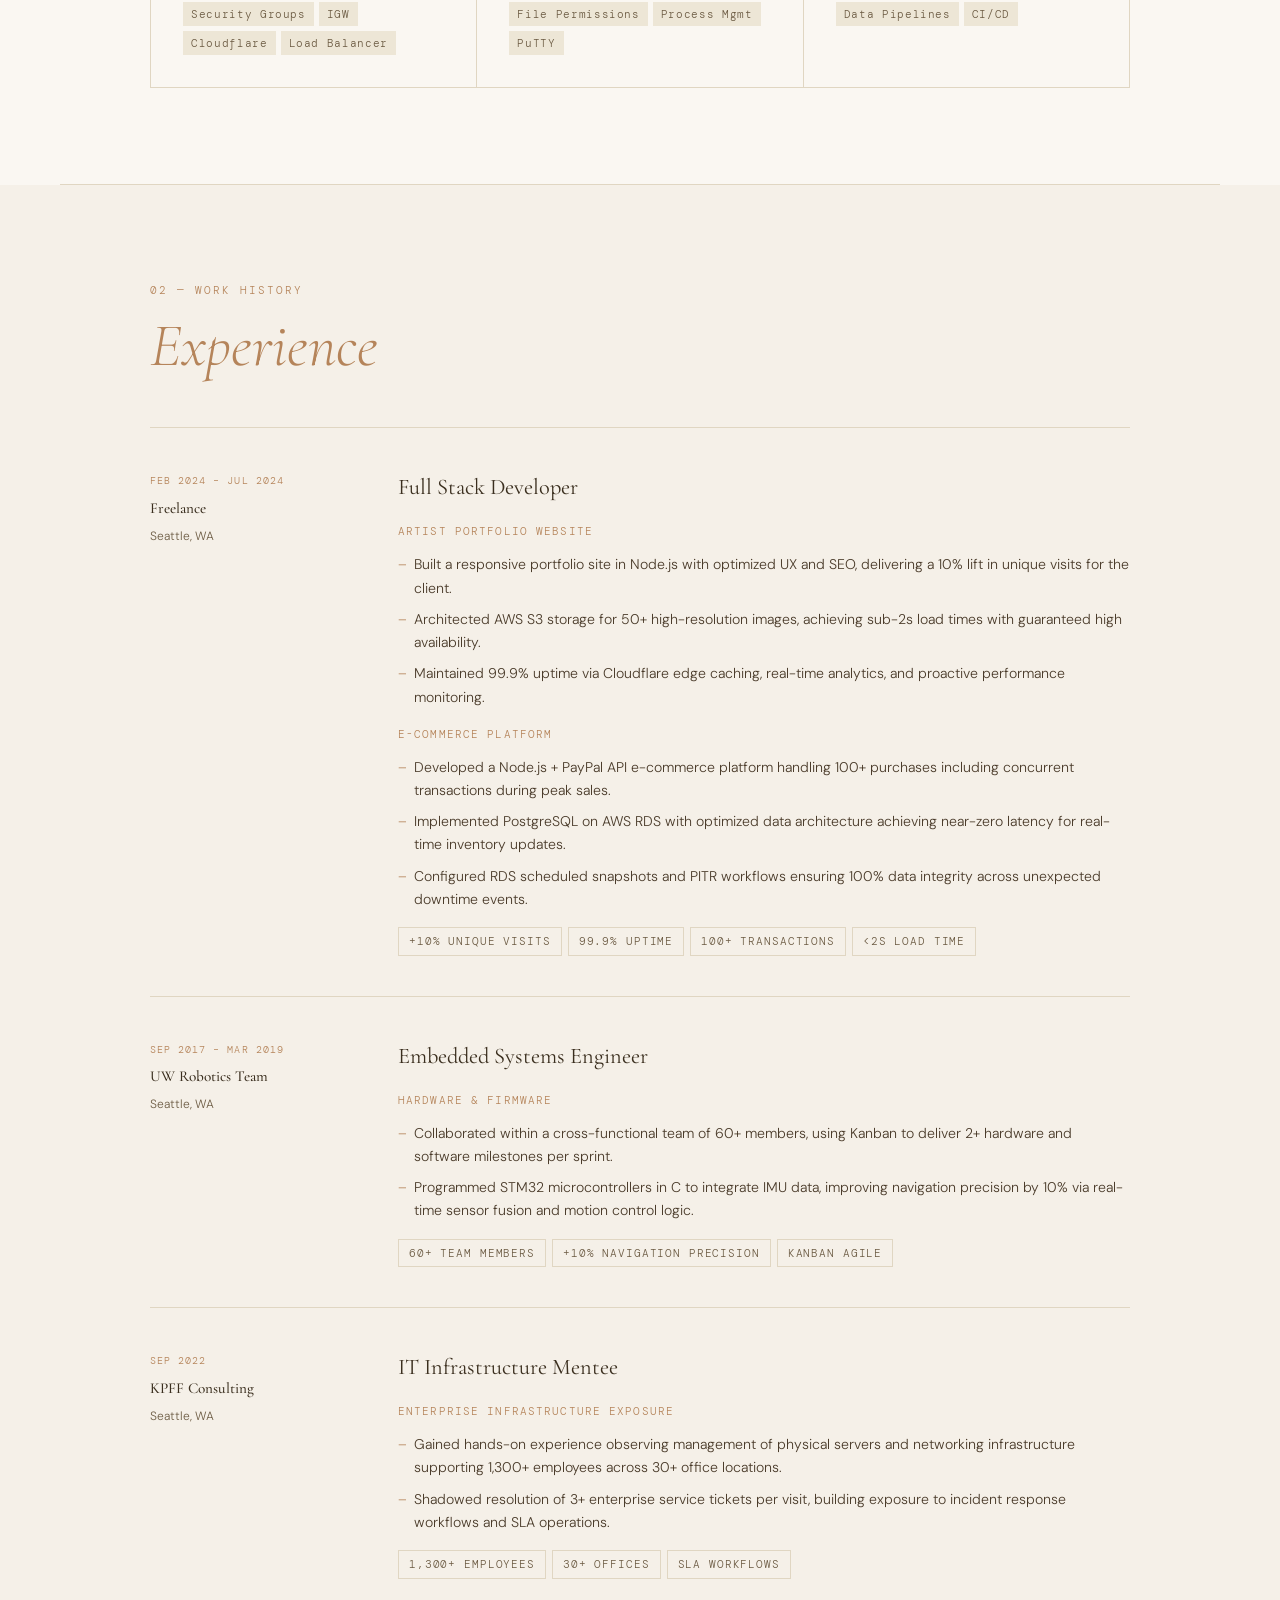
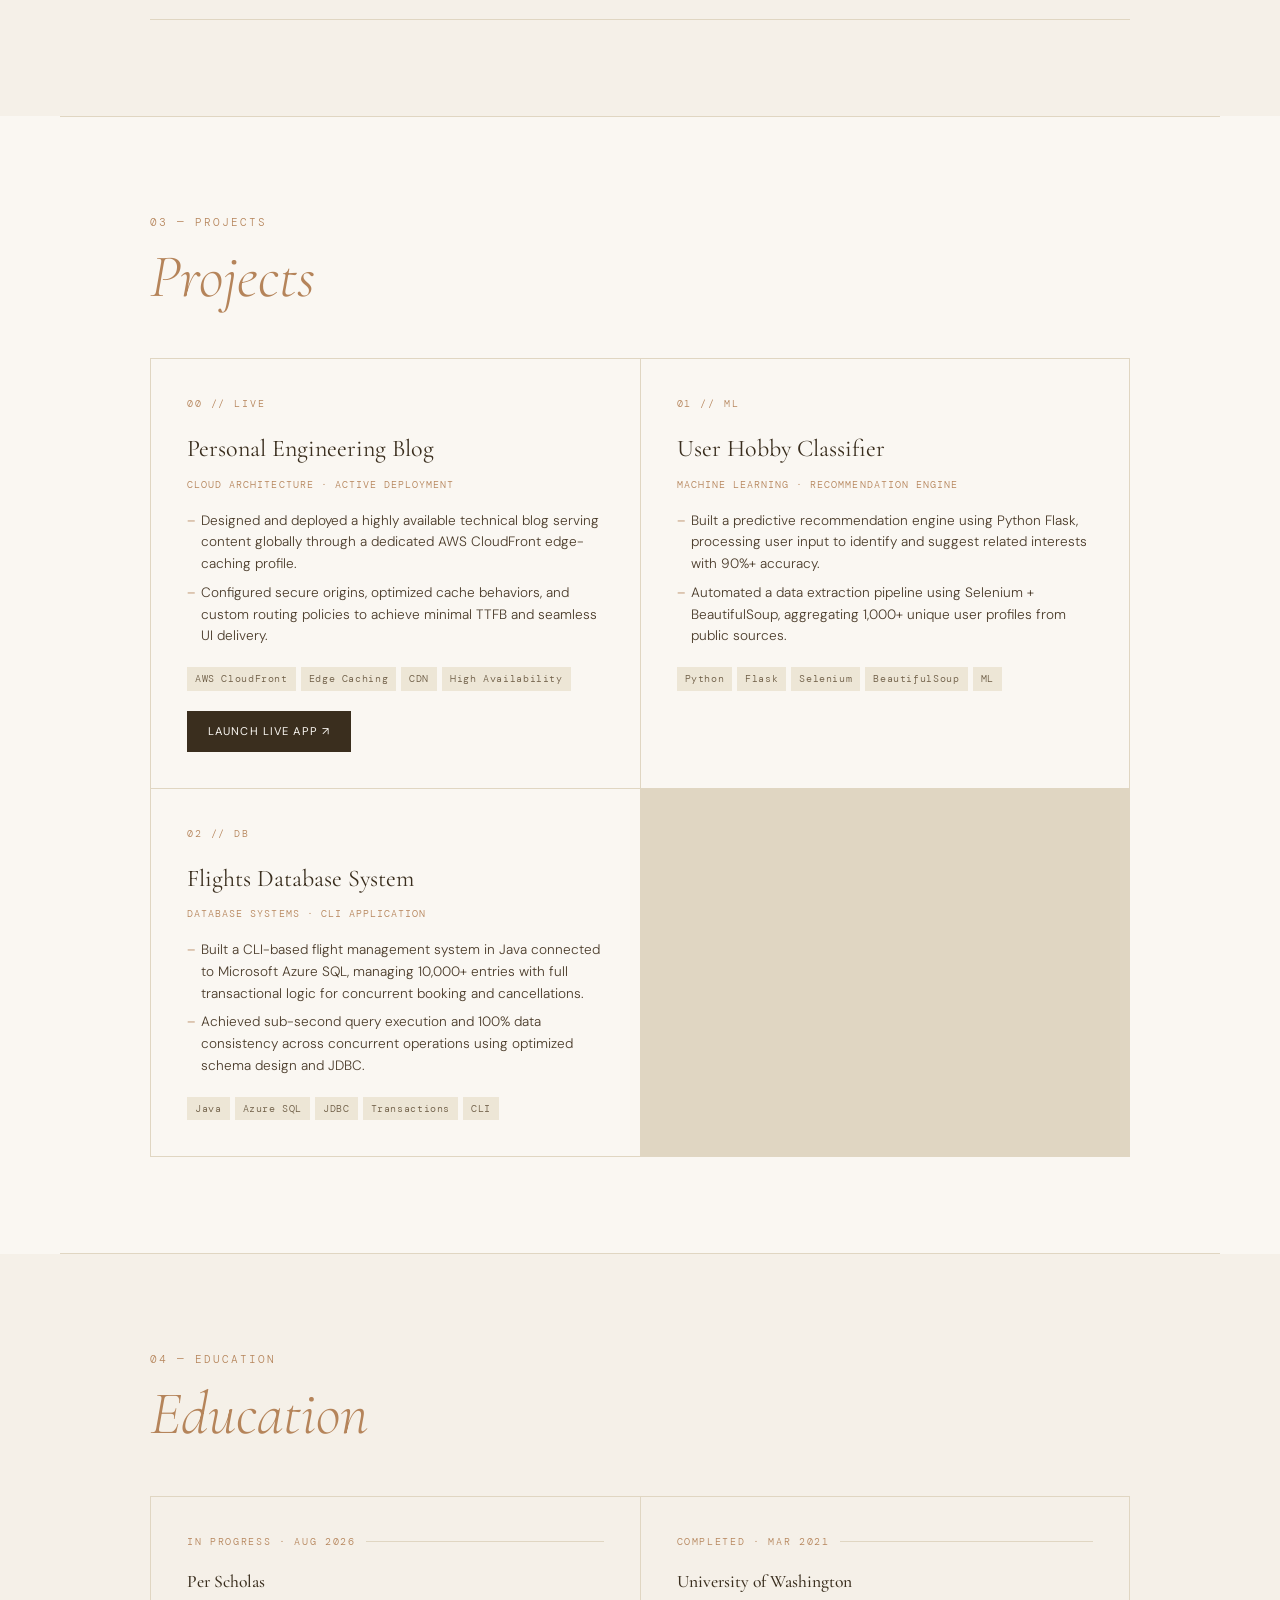
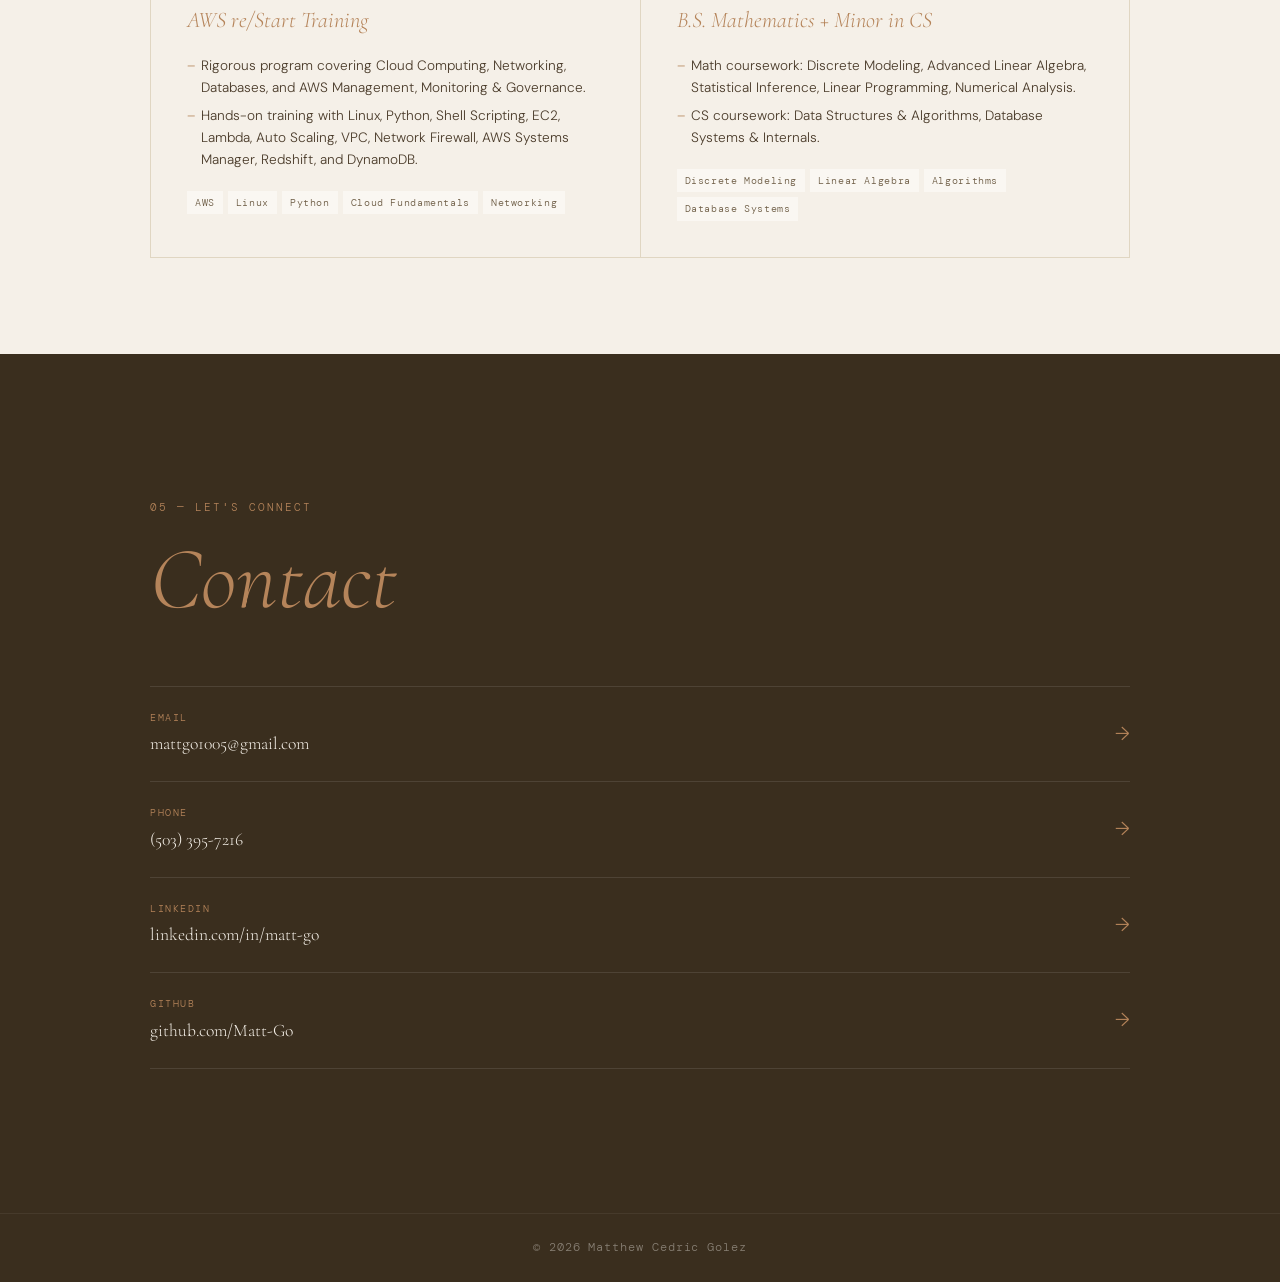
==== commit 75e3633d: "Changed landing 2" ====
--- a/index.html
+++ b/index.html
@@ -174,7 +174,8 @@
 
     /* ─── HERO ───────────────────────────────────────── */
     #hero {
-      min-height: 100vh;
+      height: 100vh;
+      max-height: 100vh;
       display: grid;
       grid-template-columns: 1fr 1fr;
       position: relative;
@@ -185,10 +186,11 @@
       display: flex;
       flex-direction: column;
       justify-content: center;
-      padding: calc(var(--nav-h) + 80px) clamp(32px, 6vw, 80px) 80px;
+      padding: calc(var(--nav-h) + 40px) clamp(24px, 5vw, 64px) 40px;
       background: var(--cream);
       position: relative;
       z-index: 1;
+      overflow: hidden;
     }
 
     .hero-right {
@@ -201,7 +203,7 @@
       width: 100%;
       height: 100%;
       object-fit: cover;
-      object-position: center top;
+      object-position: center 10%;
       display: block;
       filter: grayscale(20%);
     }
@@ -271,7 +273,7 @@
       letter-spacing: 0.18em;
       text-transform: uppercase;
       color: var(--clay);
-      margin-bottom: 20px;
+      margin-bottom: 14px;
       display: flex;
       align-items: center;
       gap: 10px;
@@ -286,11 +288,11 @@
 
     .hero-name {
       font-family: var(--serif);
-      font-size: clamp(3.2rem, 5.5vw, 6rem);
+      font-size: clamp(2.6rem, 4.5vw, 5.2rem);
       font-weight: 300;
       line-height: 1.0;
       color: var(--bark);
-      margin-bottom: 28px;
+      margin-bottom: 20px;
     }
 
     .hero-name em {
@@ -303,7 +305,7 @@
       display: flex;
       align-items: center;
       gap: 16px;
-      margin-bottom: 24px;
+      margin-bottom: 16px;
     }
 
     .hero-divider {
@@ -320,26 +322,26 @@
     }
 
     .hero-summary {
-      font-size: 1rem;
+      font-size: 0.95rem;
       font-weight: 300;
       color: var(--ink-soft);
       max-width: 480px;
-      margin-bottom: 40px;
-      line-height: 1.75;
+      margin-bottom: 28px;
+      line-height: 1.7;
     }
 
     .hero-cta {
       display: flex;
       gap: 16px;
       flex-wrap: wrap;
-      margin-bottom: 56px;
+      margin-bottom: 36px;
     }
 
     /* Stats bar */
     .hero-stats {
       display: flex;
-      gap: 40px;
-      padding-top: 36px;
+      gap: 36px;
+      padding-top: 24px;
       border-top: 1px solid var(--beige-dark);
     }
 
@@ -347,7 +349,7 @@
 
     .hero-stat-number {
       font-family: var(--serif);
-      font-size: 2.2rem;
+      font-size: 1.9rem;
       font-weight: 300;
       color: var(--bark);
       line-height: 1;
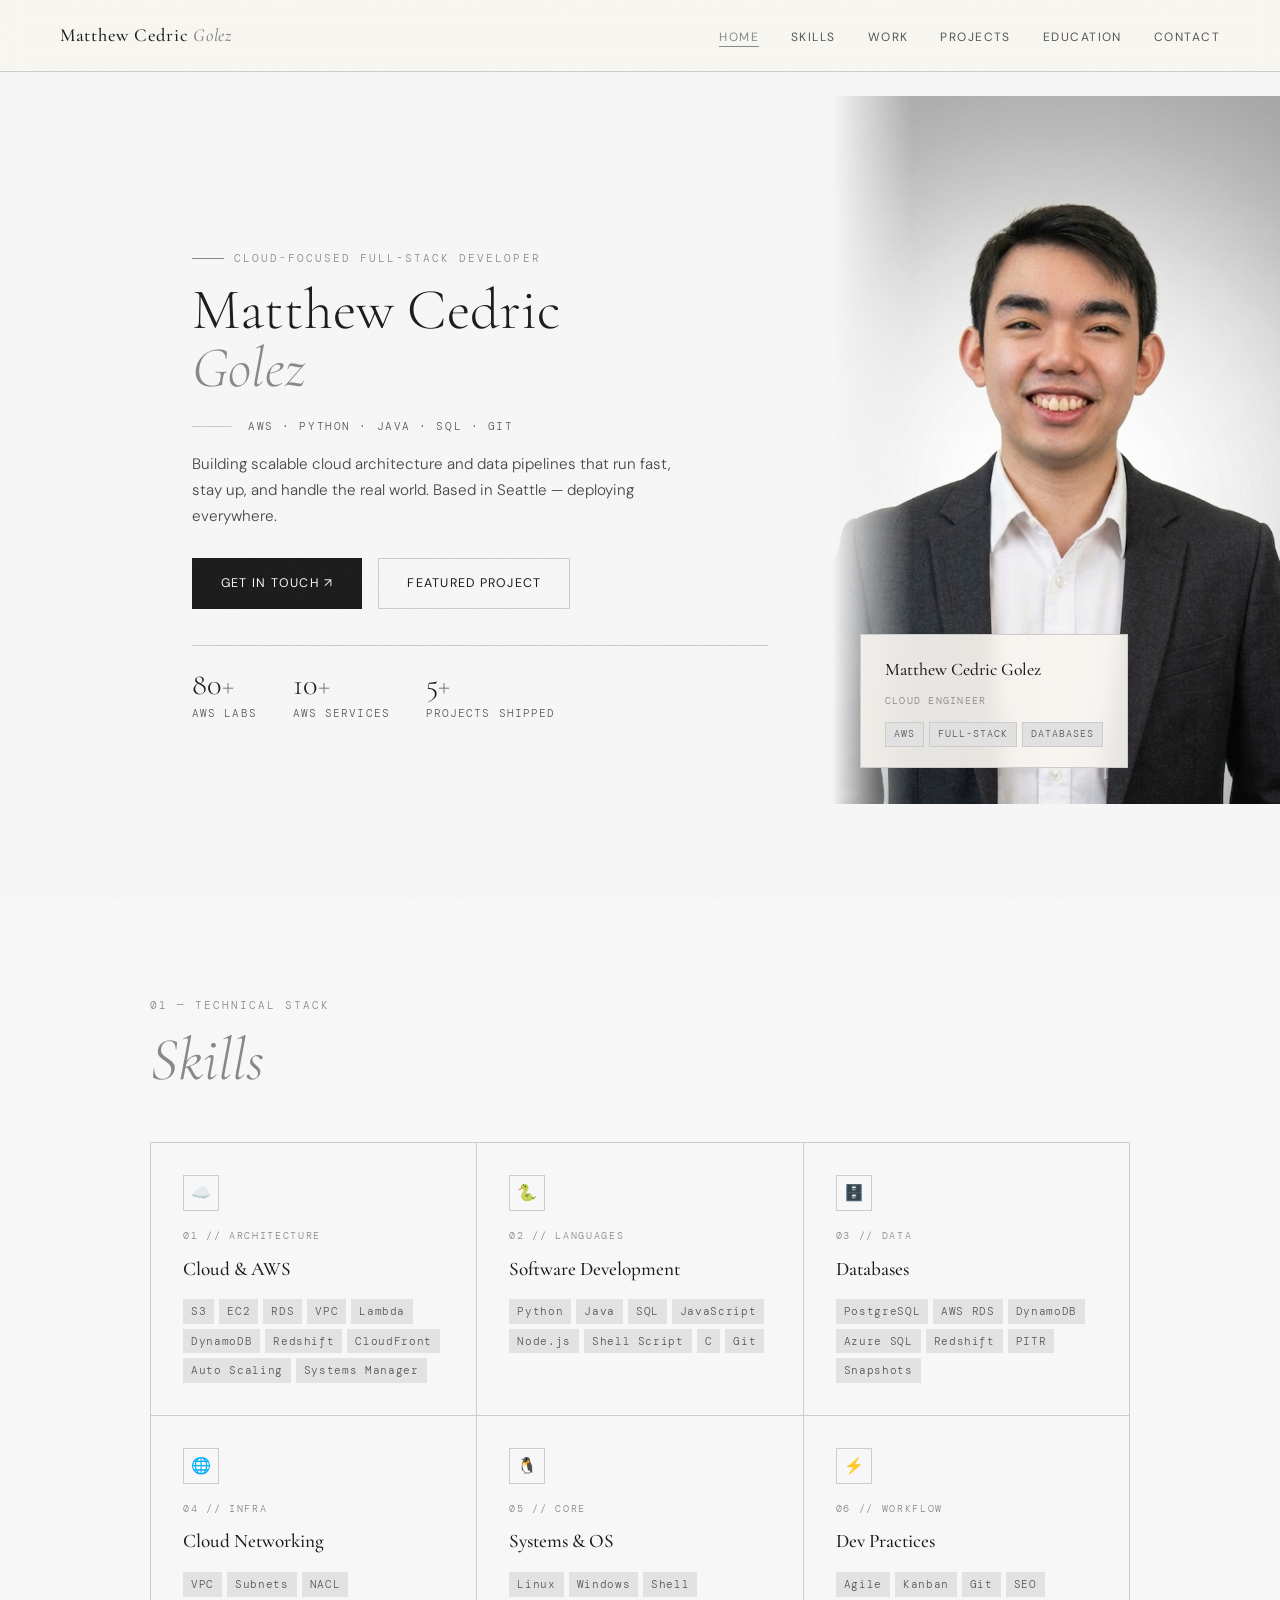
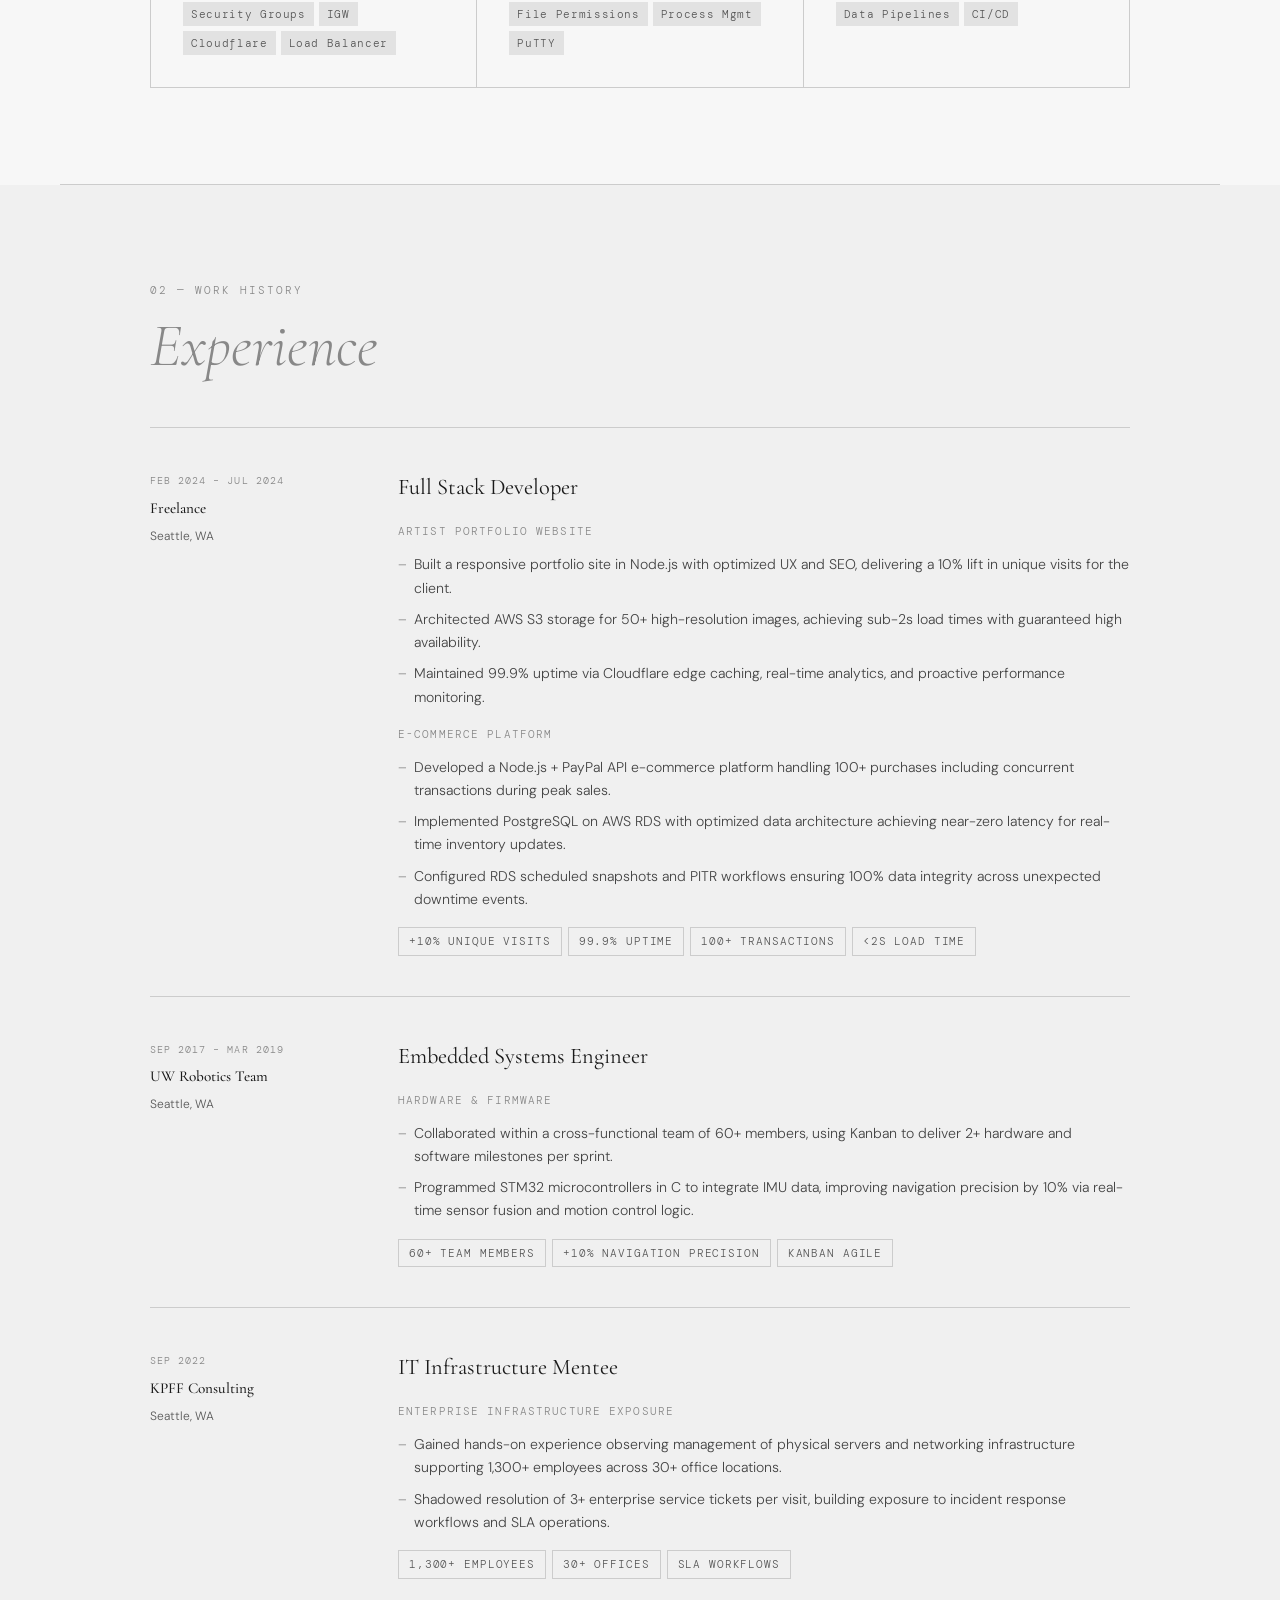
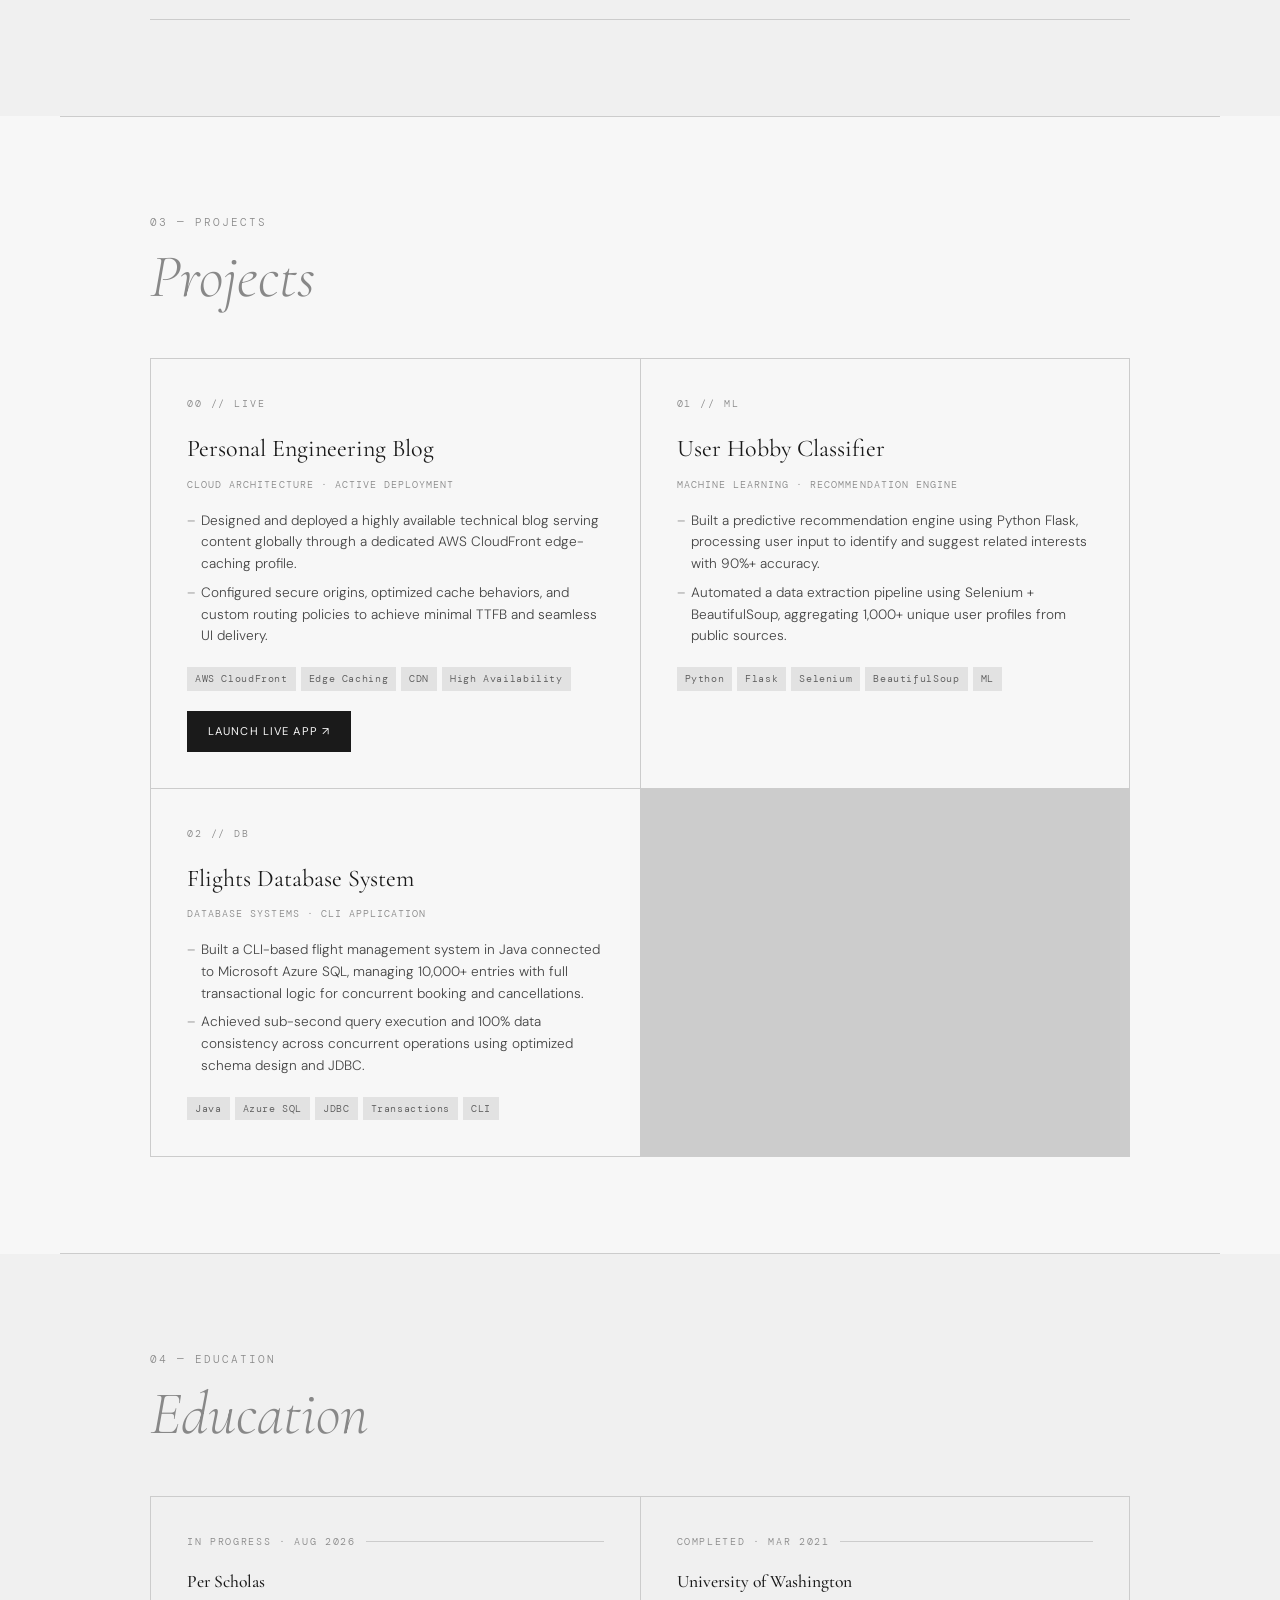
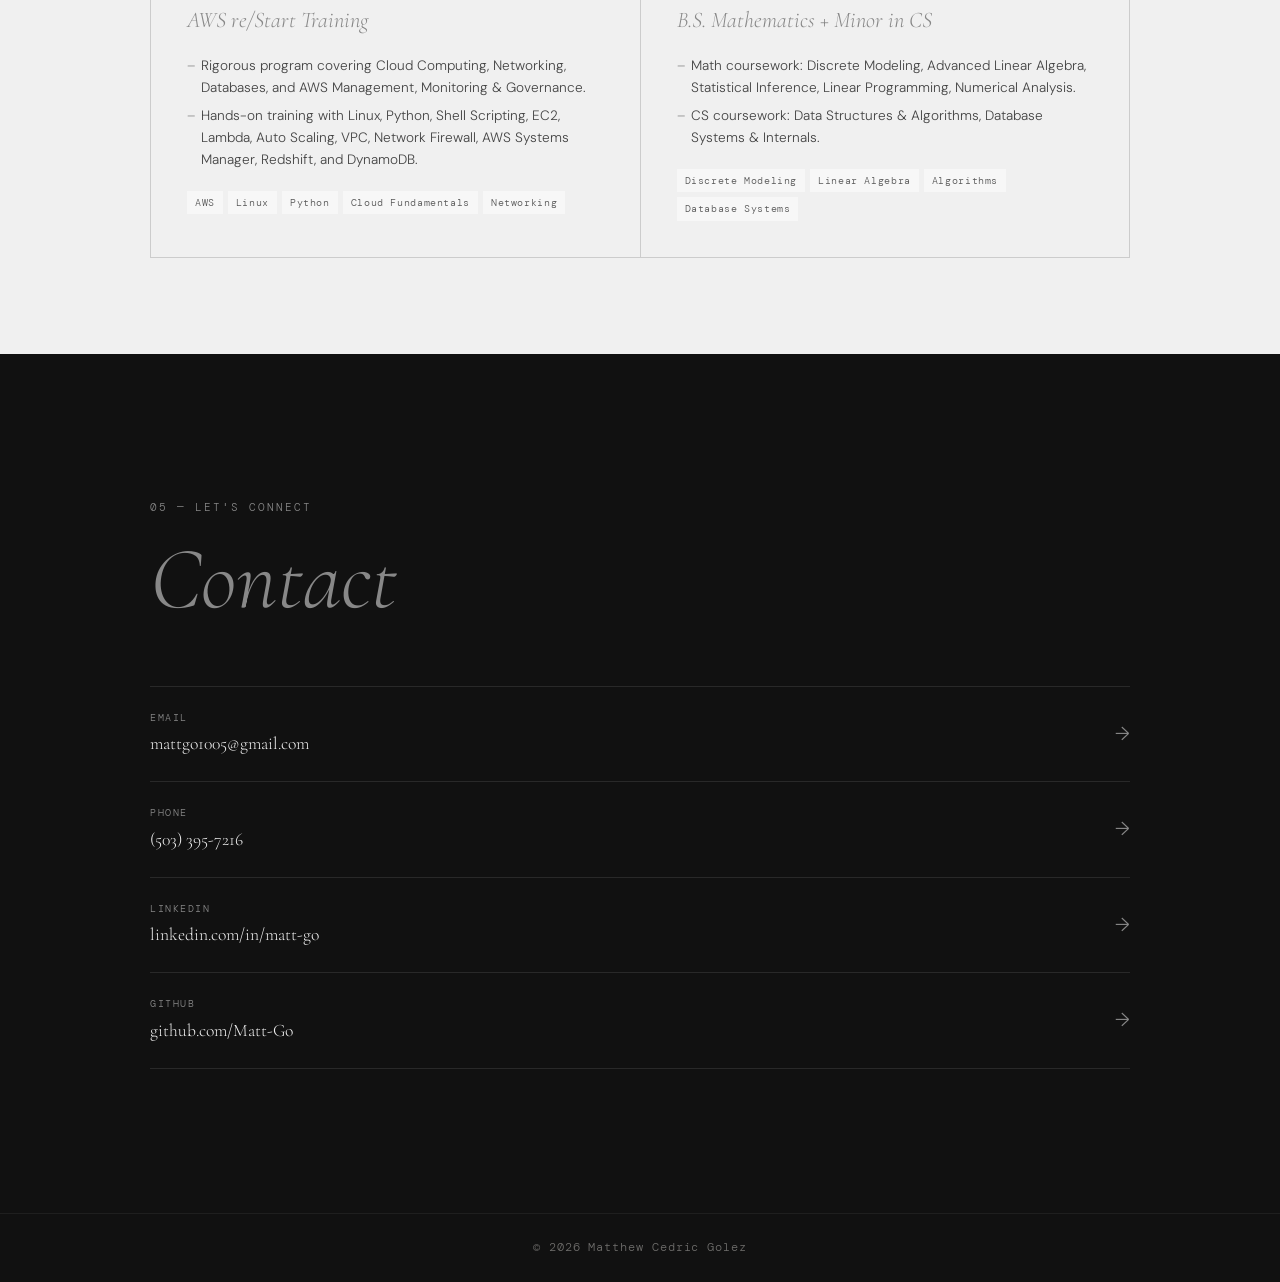
==== commit 6d5646f1: "Changed landing" ====
--- a/index.html
+++ b/index.html
@@ -11,18 +11,18 @@
   <style>
     /* ─── Design Tokens ─────────────────────────────── */
     :root {
-      --beige:        #F5F0E8;
-      --beige-mid:    #EDE6D6;
-      --beige-dark:   #E0D6C2;
-      --cream:        #FAF7F2;
-      --bark:         #3A2E1E;
-      --bark-light:   #6B5A42;
-      --clay:         #B5845A;
-      --clay-dark:    #8C5E35;
-      --sage:         #7A9478;
-      --rust:         #C25B3F;
-      --ink:          #1C1510;
-      --ink-soft:     #4A3B2A;
+      --beige:        #F0F0F0;
+      --beige-mid:    #E2E2E2;
+      --beige-dark:   #CCCCCC;
+      --cream:        #F7F7F7;
+      --bark:         #1A1A1A;
+      --bark-light:   #555555;
+      --clay:         #888888;
+      --clay-dark:    #666666;
+      --sage:         #888888;
+      --rust:         #444444;
+      --ink:          #0D0D0D;
+      --ink-soft:     #444444;
 
       --serif:        'Cormorant Garamond', Georgia, serif;
       --sans:         'DM Sans', sans-serif;
@@ -177,7 +177,7 @@
       height: 100vh;
       max-height: 100vh;
       display: grid;
-      grid-template-columns: 1fr 1fr;
+      grid-template-columns: 1.3fr 0.7fr;
       position: relative;
       overflow: hidden;
     }
@@ -186,7 +186,7 @@
       display: flex;
       flex-direction: column;
       justify-content: center;
-      padding: calc(var(--nav-h) + 40px) clamp(24px, 5vw, 64px) 40px;
+      padding: calc(var(--nav-h) + 40px) clamp(24px, 5vw, 64px) 40px clamp(80px, 15vw, 200px);
       background: var(--cream);
       position: relative;
       z-index: 1;
@@ -201,11 +201,11 @@
 
     .hero-right img {
       width: 100%;
-      height: 100%;
+      height: 115%;
       object-fit: cover;
-      object-position: center 10%;
+      object-position: center top;
       display: block;
-      filter: grayscale(20%);
+      filter: none;
     }
 
     /* Gradient fade on left edge of photo */
@@ -768,7 +768,7 @@
 
     /* ─── Contact ─────────────────────────────────── */
     #contact {
-      background: var(--bark);
+      background: #111111;
       color: var(--cream);
       padding: calc(var(--gap) * 1.5) 0;
     }
@@ -851,7 +851,7 @@
 
     /* ─── Footer ─────────────────────────────────── */
     footer {
-      background: var(--bark);
+      background: #111111;
       border-top: 1px solid rgba(255,255,255,0.06);
       padding: 24px clamp(20px, 5vw, 60px);
       display: flex;
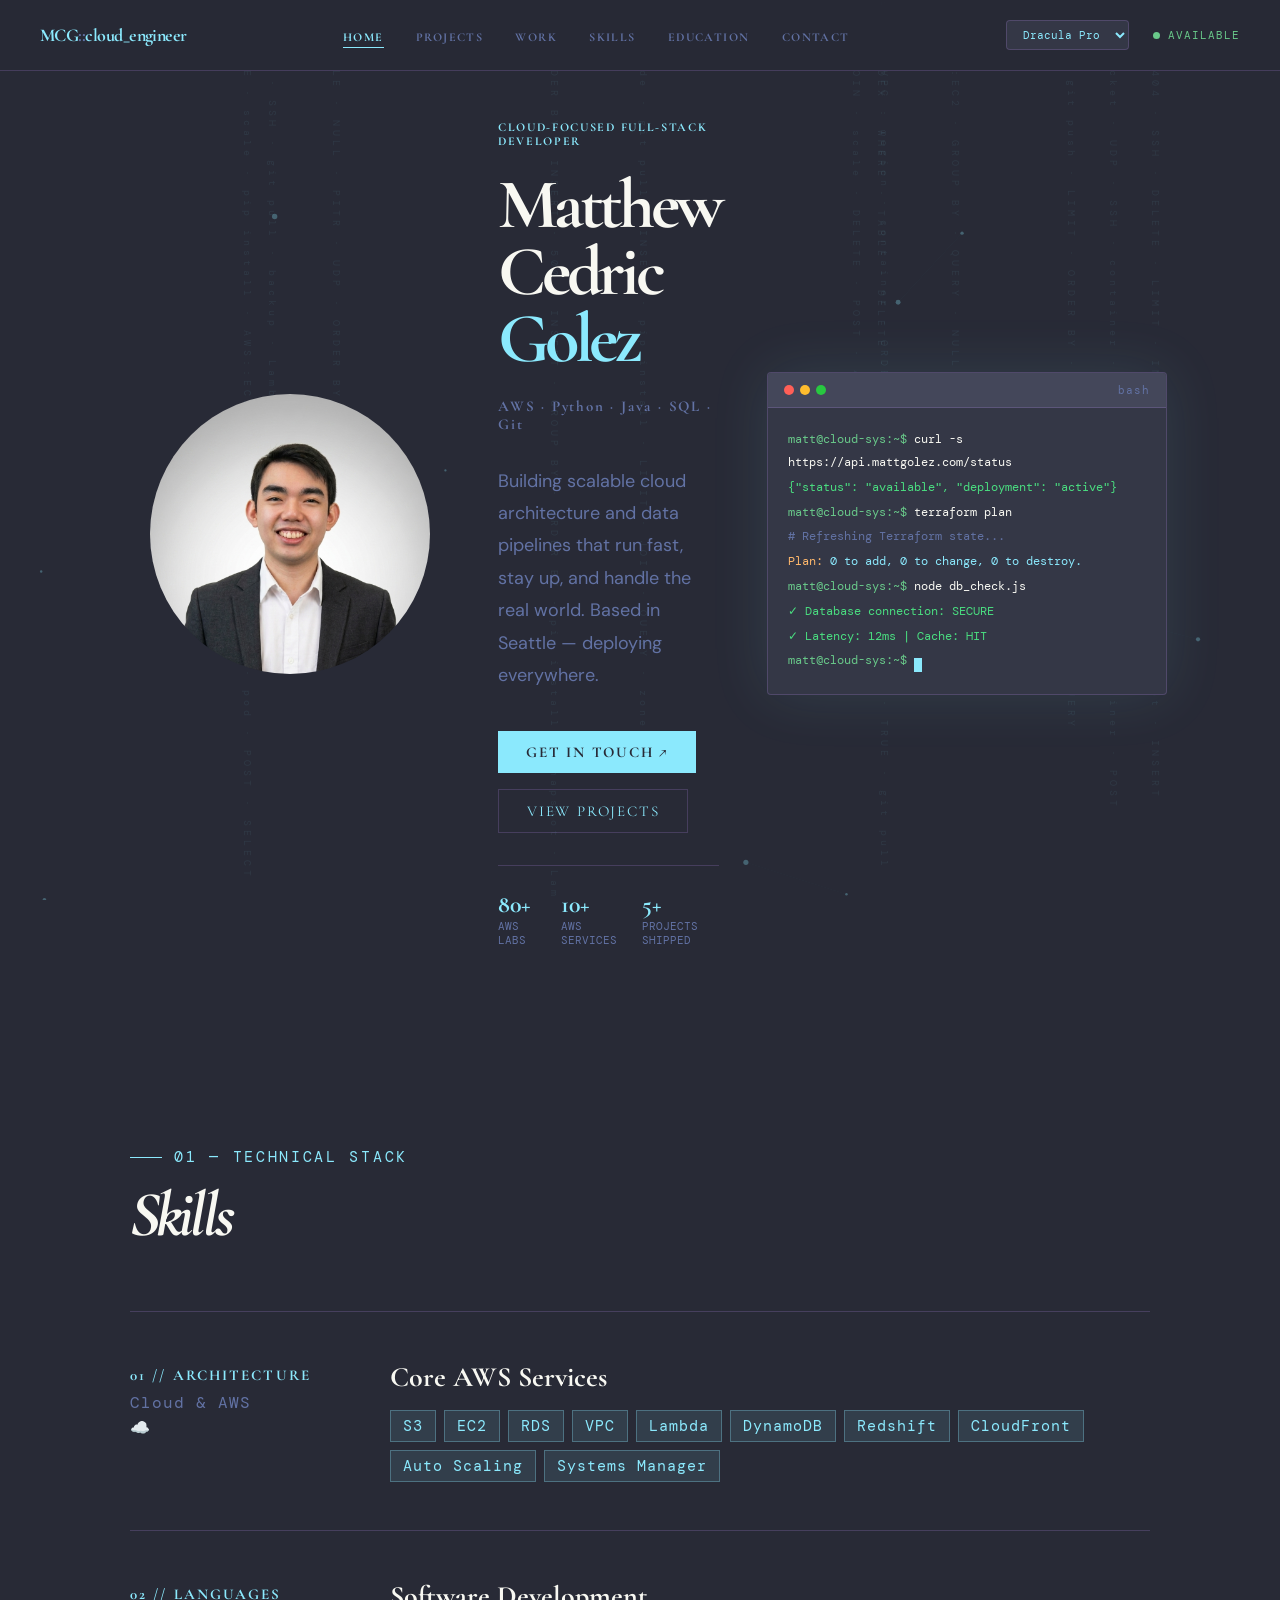
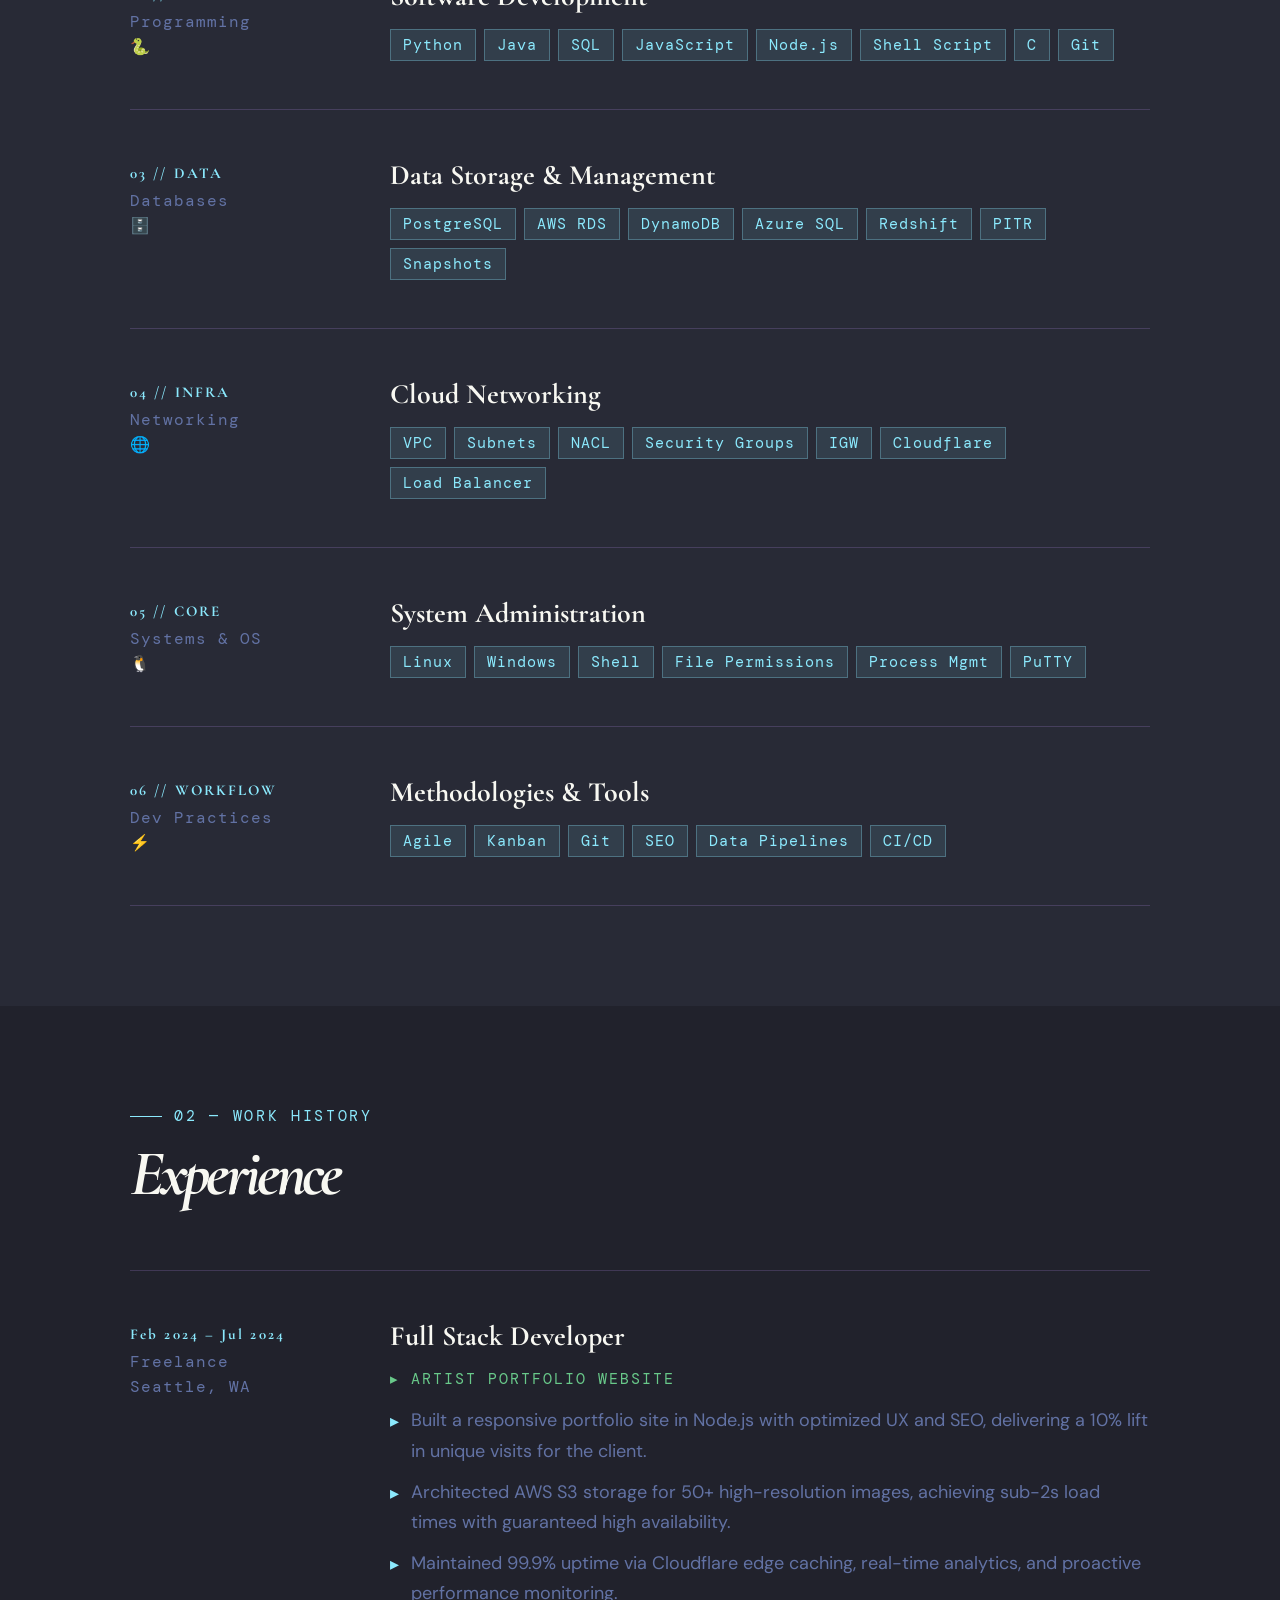
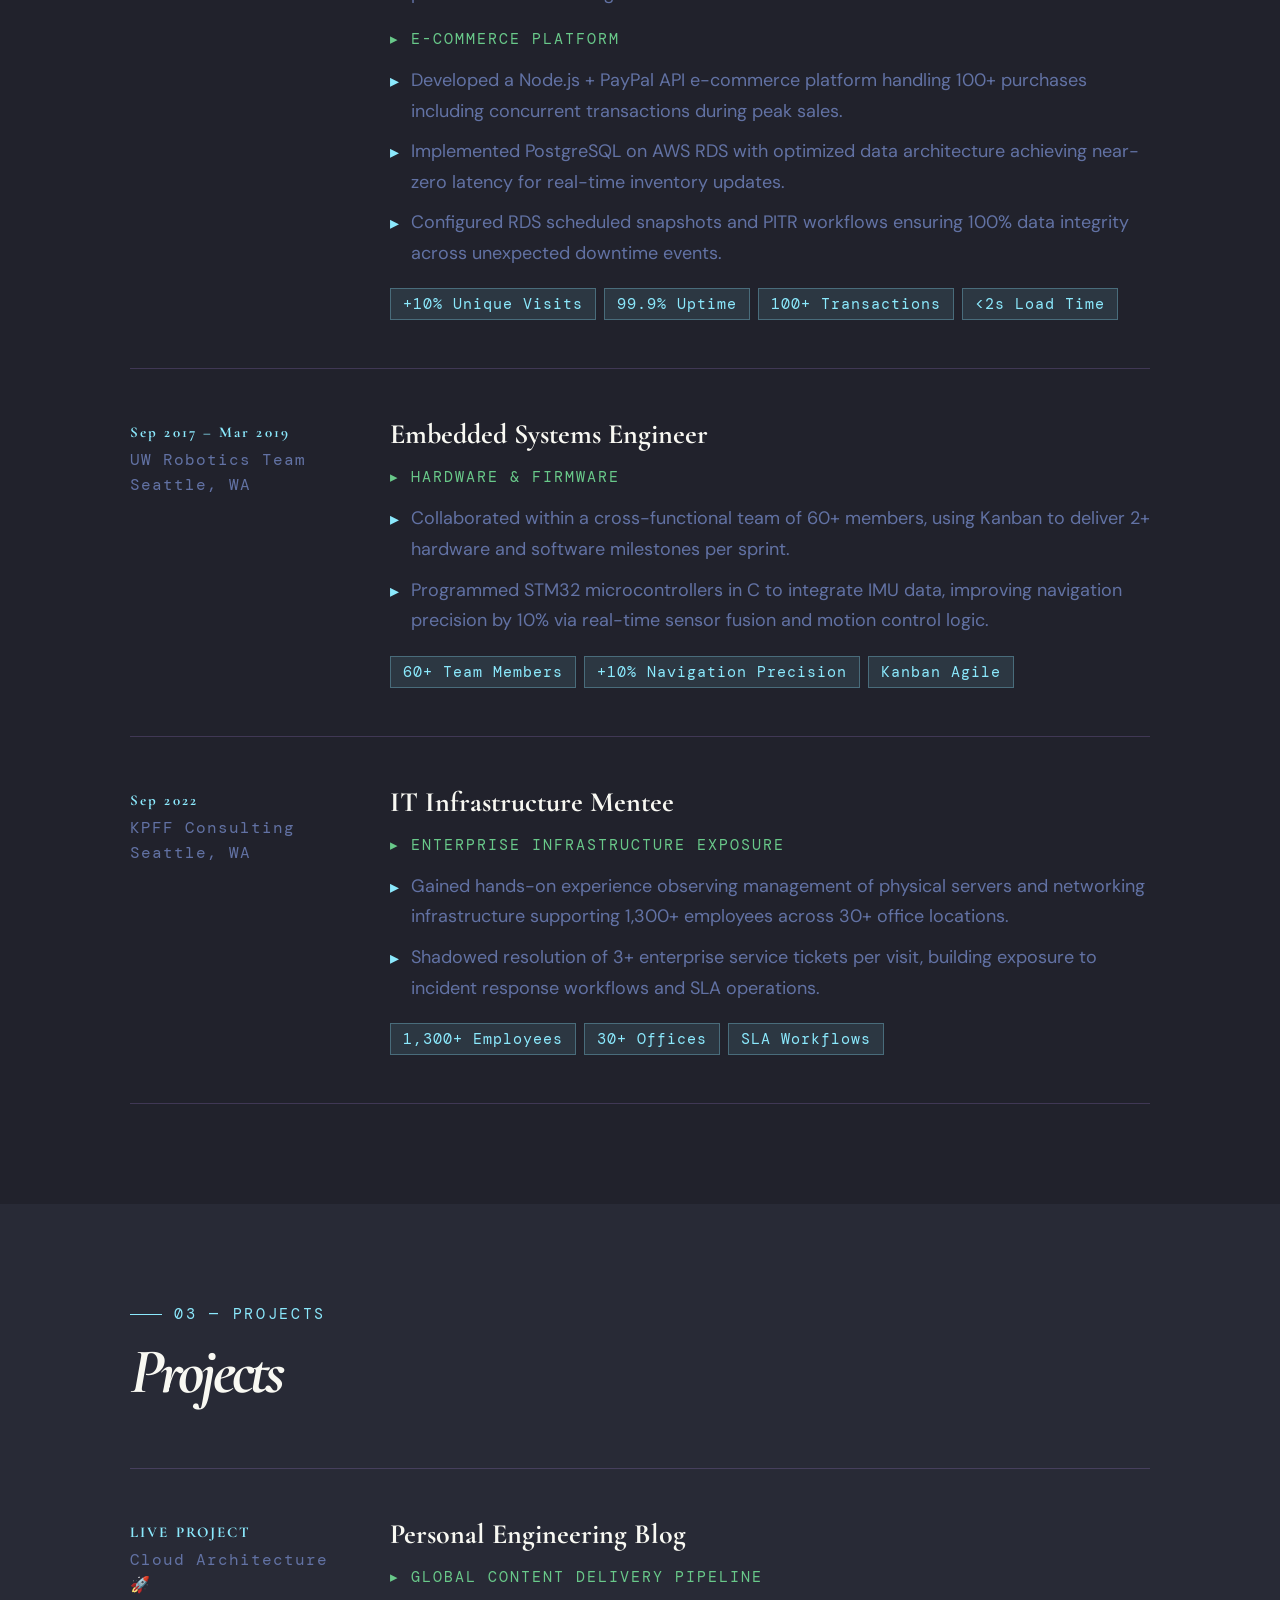
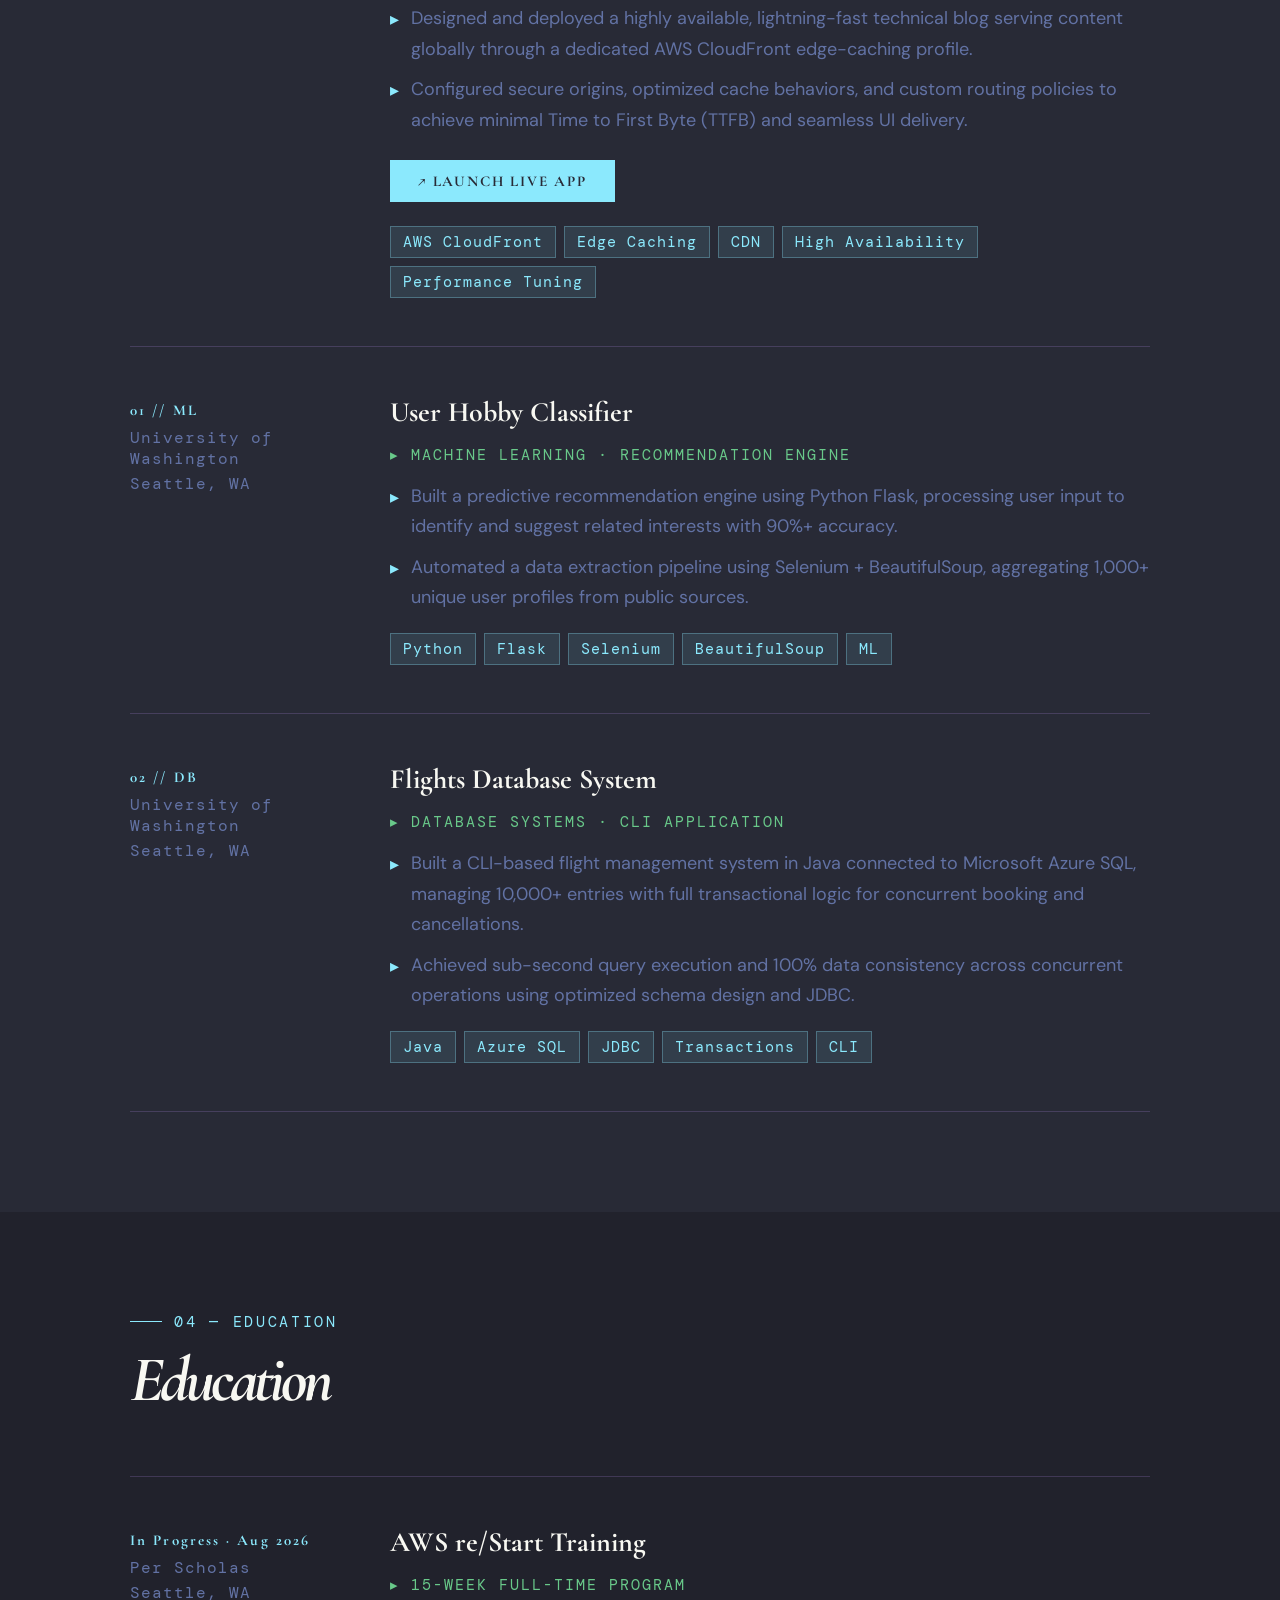
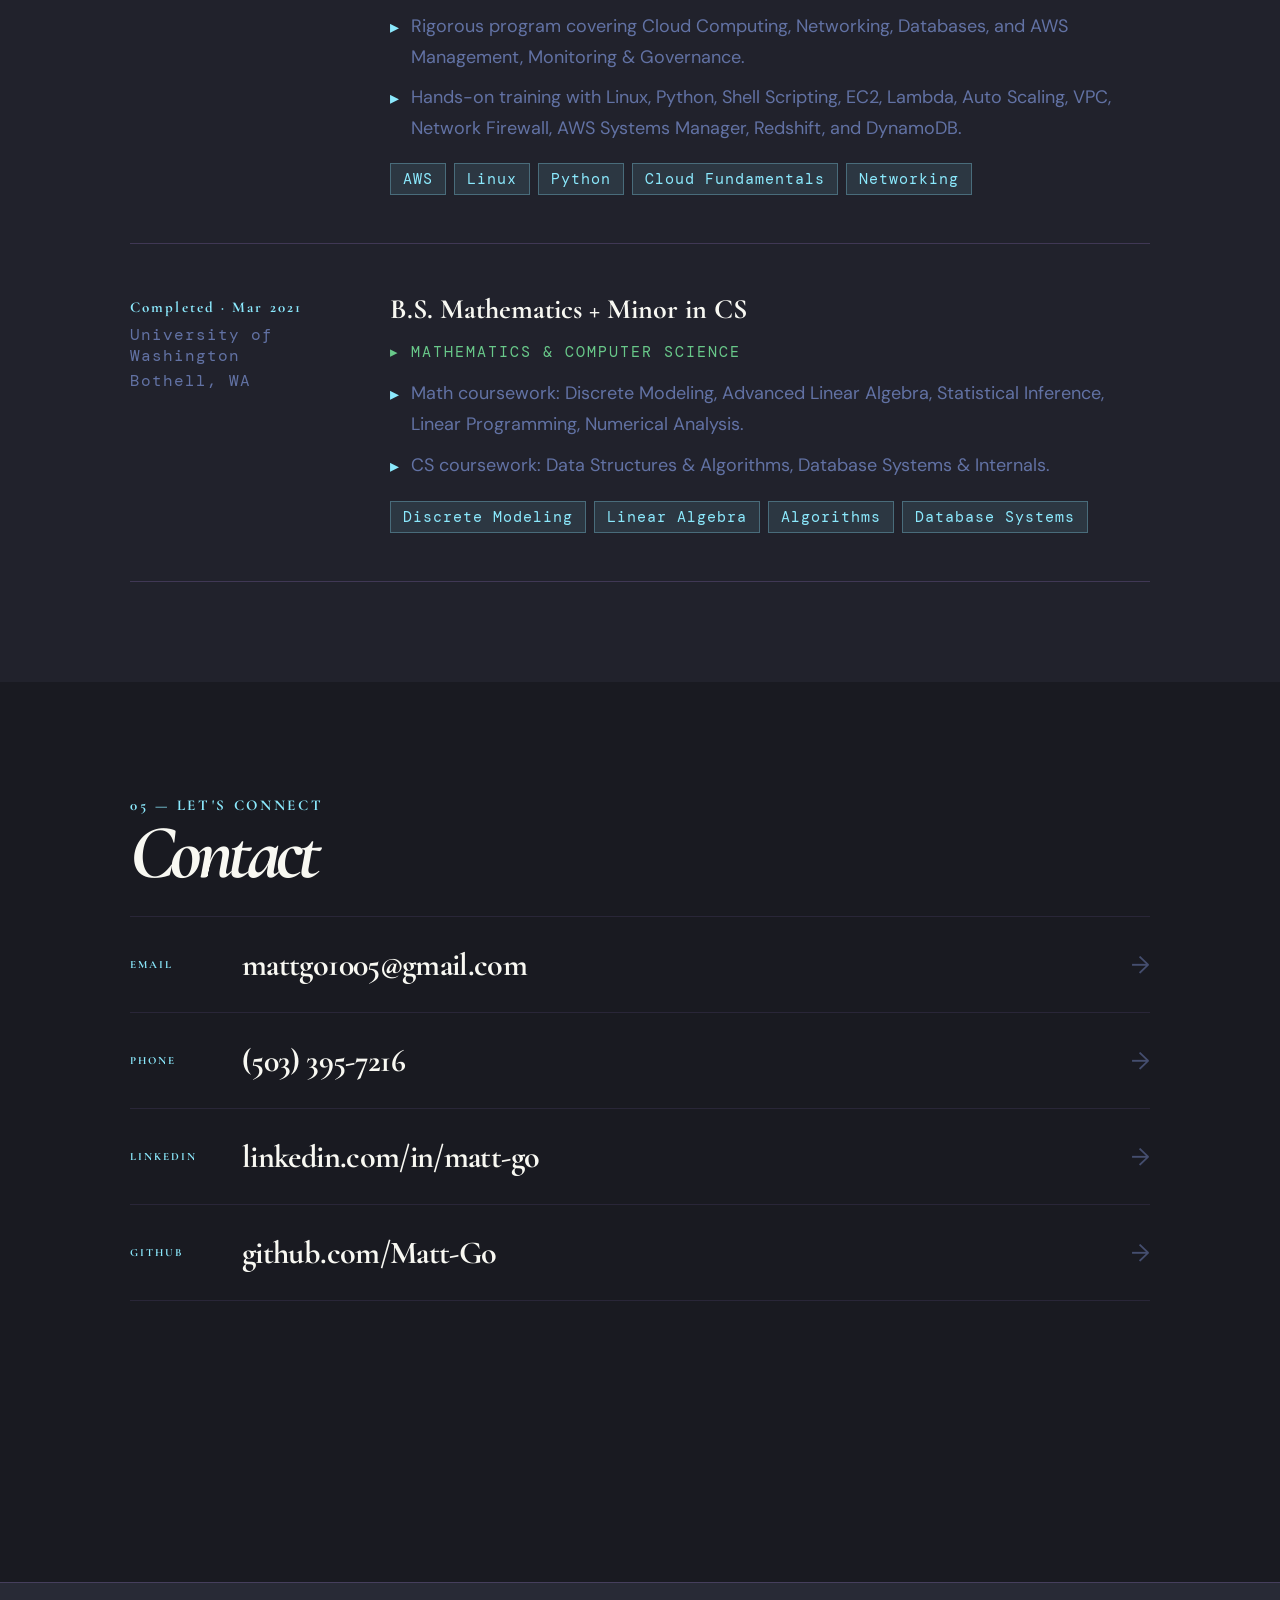
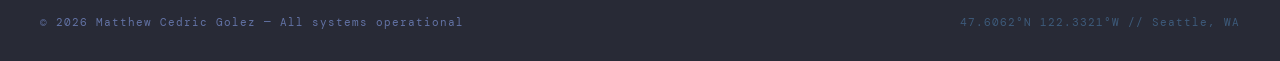
==== commit 20ecc8bb: "Unify typography, stylesheets, and scripts across homepage and subpages" ====
--- a/index.html
+++ b/index.html
@@ -6,1088 +6,262 @@
   <title>Matthew Cedric Golez — Cloud Engineer</title>
 
   <link rel="preconnect" href="https://fonts.googleapis.com">
-  <link href="https://fonts.googleapis.com/css2?family=Cormorant+Garamond:ital,wght@0,300;0,400;0,500;0,600;1,300;1,400;1,500&family=DM+Sans:wght@300;400;500&family=DM+Mono:wght@300;400&display=swap" rel="stylesheet">
-
-  <style>
-    /* ─── Design Tokens ─────────────────────────────── */
-    :root {
-      --beige:        #F0F0F0;
-      --beige-mid:    #E2E2E2;
-      --beige-dark:   #CCCCCC;
-      --cream:        #F7F7F7;
-      --bark:         #1A1A1A;
-      --bark-light:   #555555;
-      --clay:         #888888;
-      --clay-dark:    #666666;
-      --sage:         #888888;
-      --rust:         #444444;
-      --ink:          #0D0D0D;
-      --ink-soft:     #444444;
-
-      --serif:        'Cormorant Garamond', Georgia, serif;
-      --sans:         'DM Sans', sans-serif;
-      --mono:         'DM Mono', monospace;
-
-      --max-w:        1100px;
-      --nav-h:        72px;
-      --gap:          clamp(48px, 8vw, 96px);
-    }
-
-    /* ─── Reset & Base ──────────────────────────────── */
-    *, *::before, *::after { box-sizing: border-box; margin: 0; padding: 0; }
-
-    html { scroll-behavior: smooth; font-size: 16px; }
-
-    body {
-      background-color: var(--cream);
-      color: var(--ink);
-      font-family: var(--sans);
-      font-weight: 300;
-      line-height: 1.7;
-      overflow-x: hidden;
-    }
-
-    /* Subtle paper grain texture */
-    body::before {
-      content: '';
-      position: fixed;
-      inset: 0;
-      background-image: url("data:image/svg+xml,%3Csvg xmlns='http://www.w3.org/2000/svg' width='300' height='300'%3E%3Cfilter id='n'%3E%3CfeTurbulence type='fractalNoise' baseFrequency='0.65' numOctaves='3' stitchTiles='stitch'/%3E%3CfeColorMatrix type='saturate' values='0'/%3E%3C/filter%3E%3Crect width='300' height='300' filter='url(%23n)' opacity='0.04'/%3E%3C/svg%3E");
-      pointer-events: none;
-      z-index: 9999;
-    }
-
-    a { color: inherit; text-decoration: none; }
-    ul { list-style: none; }
-    img { display: block; max-width: 100%; }
-
-    /* ─── Layout helpers ────────────────────────────── */
-    .container {
-      max-width: var(--max-w);
-      margin: 0 auto;
-      padding: 0 clamp(20px, 5vw, 60px);
-    }
-
-    /* ─── Navigation ─────────────────────────────────── */
-    nav {
-      position: fixed;
-      top: 0; left: 0; right: 0;
-      z-index: 100;
-      height: var(--nav-h);
-      background: rgba(250, 247, 242, 0.88);
-      backdrop-filter: blur(12px);
-      border-bottom: 1px solid var(--beige-dark);
-      display: flex;
-      align-items: center;
-      justify-content: space-between;
-      padding: 0 clamp(20px, 5vw, 60px);
-    }
-
-    .nav-logo {
-      font-family: var(--serif);
-      font-size: 1.15rem;
-      font-weight: 500;
-      letter-spacing: 0.04em;
-      color: var(--bark);
-    }
-
-    .nav-logo em {
-      font-style: italic;
-      color: var(--clay);
-    }
-
-    .nav-links {
-      display: flex;
-      gap: 32px;
-      align-items: center;
-    }
-
-    .nav-links a {
-      font-size: 0.75rem;
-      font-weight: 400;
-      letter-spacing: 0.12em;
-      text-transform: uppercase;
-      color: var(--bark-light);
-      transition: color 0.2s;
-      position: relative;
-    }
-
-    .nav-links a::after {
-      content: '';
-      position: absolute;
-      bottom: -2px; left: 0;
-      width: 0; height: 1px;
-      background: var(--clay);
-      transition: width 0.25s ease;
-    }
-
-    .nav-links a:hover { color: var(--clay); }
-    .nav-links a:hover::after { width: 100%; }
-    .nav-links a.active { color: var(--clay); }
-    .nav-links a.active::after { width: 100%; }
-
-    @keyframes pulse {
-      0%, 100% { opacity: 1; transform: scale(1); }
-      50% { opacity: 0.5; transform: scale(0.85); }
-    }
-
-    /* ─── Section shared ─────────────────────────────── */
-    section {
-      padding: var(--gap) 0;
-    }
-
-    .section-label {
-      font-family: var(--mono);
-      font-size: 0.7rem;
-      letter-spacing: 0.18em;
-      text-transform: uppercase;
-      color: var(--clay);
-      margin-bottom: 12px;
-    }
-
-    .section-title {
-      font-family: var(--serif);
-      font-size: clamp(2.2rem, 5vw, 3.8rem);
-      font-weight: 400;
-      line-height: 1.1;
-      color: var(--bark);
-      margin-bottom: 48px;
-    }
-
-    .section-title em {
-      font-style: italic;
-      font-weight: 300;
-      color: var(--clay);
-    }
-
-    /* ─── Reveal animation ───────────────────────────── */
-    .reveal {
-      opacity: 0;
-      transform: translateY(22px);
-      transition: opacity 0.65s ease, transform 0.65s ease;
-    }
-
-    .reveal.in-view {
-      opacity: 1;
-      transform: translateY(0);
-    }
-
-    /* ─── HERO ───────────────────────────────────────── */
-    #hero {
-      height: 100vh;
-      max-height: 100vh;
-      display: grid;
-      grid-template-columns: 1.3fr 0.7fr;
-      position: relative;
-      overflow: hidden;
-    }
-
-    .hero-left {
-      display: flex;
-      flex-direction: column;
-      justify-content: center;
-      padding: calc(var(--nav-h) + 40px) clamp(24px, 5vw, 64px) 40px clamp(80px, 15vw, 200px);
-      background: var(--cream);
-      position: relative;
-      z-index: 1;
-      overflow: hidden;
-    }
-
-    .hero-right {
-      position: relative;
-      background: var(--beige-mid);
-      overflow: hidden;
-    }
-
-    .hero-right img {
-      width: 100%;
-      height: 115%;
-      object-fit: cover;
-      object-position: center top;
-      display: block;
-      filter: none;
-    }
-
-    /* Gradient fade on left edge of photo */
-    .hero-right::before {
-      content: '';
-      position: absolute;
-      inset: 0;
-      background: linear-gradient(to right, var(--cream) 0%, transparent 18%);
-      z-index: 1;
-      pointer-events: none;
-    }
-
-    /* Info card overlay at bottom of photo */
-    .hero-card {
-      position: absolute;
-      bottom: 36px;
-      left: 28px;
-      z-index: 2;
-      background: rgba(250, 247, 242, 0.92);
-      backdrop-filter: blur(8px);
-      border: 1px solid var(--beige-dark);
-      padding: 20px 24px;
-      display: flex;
-      flex-direction: column;
-      gap: 8px;
-      min-width: 220px;
-    }
-
-    .card-name {
-      font-family: var(--serif);
-      font-size: 1.1rem;
-      font-weight: 500;
-      color: var(--bark);
-    }
-
-    .card-role {
-      font-size: 0.65rem;
-      letter-spacing: 0.12em;
-      text-transform: uppercase;
-      color: var(--clay);
-      font-family: var(--mono);
-    }
-
-    .card-tags {
-      display: flex;
-      flex-wrap: wrap;
-      gap: 5px;
-      margin-top: 4px;
-    }
-
-    .card-tag {
-      background: var(--beige-mid);
-      border: 1px solid var(--beige-dark);
-      padding: 3px 8px;
-      font-size: 0.62rem;
-      letter-spacing: 0.1em;
-      text-transform: uppercase;
-      color: var(--bark-light);
-      font-family: var(--mono);
-    }
-
-    .hero-eyebrow {
-      font-family: var(--mono);
-      font-size: 0.7rem;
-      letter-spacing: 0.18em;
-      text-transform: uppercase;
-      color: var(--clay);
-      margin-bottom: 14px;
-      display: flex;
-      align-items: center;
-      gap: 10px;
-    }
-
-    .hero-eyebrow::before {
-      content: '';
-      display: inline-block;
-      width: 32px; height: 1px;
-      background: var(--clay);
-    }
-
-    .hero-name {
-      font-family: var(--serif);
-      font-size: clamp(2.6rem, 4.5vw, 5.2rem);
-      font-weight: 300;
-      line-height: 1.0;
-      color: var(--bark);
-      margin-bottom: 20px;
-    }
-
-    .hero-name em {
-      font-style: italic;
-      color: var(--clay);
-      display: block;
-    }
-
-    .hero-title-row {
-      display: flex;
-      align-items: center;
-      gap: 16px;
-      margin-bottom: 16px;
-    }
-
-    .hero-divider {
-      width: 40px; height: 1px;
-      background: var(--beige-dark);
-    }
-
-    .hero-stack {
-      font-family: var(--mono);
-      font-size: 0.7rem;
-      letter-spacing: 0.14em;
-      text-transform: uppercase;
-      color: var(--bark-light);
-    }
-
-    .hero-summary {
-      font-size: 0.95rem;
-      font-weight: 300;
-      color: var(--ink-soft);
-      max-width: 480px;
-      margin-bottom: 28px;
-      line-height: 1.7;
-    }
-
-    .hero-cta {
-      display: flex;
-      gap: 16px;
-      flex-wrap: wrap;
-      margin-bottom: 36px;
-    }
-
-    /* Stats bar */
-    .hero-stats {
-      display: flex;
-      gap: 36px;
-      padding-top: 24px;
-      border-top: 1px solid var(--beige-dark);
-    }
-
-    .hero-stat-item {}
-
-    .hero-stat-number {
-      font-family: var(--serif);
-      font-size: 1.9rem;
-      font-weight: 300;
-      color: var(--bark);
-      line-height: 1;
-      margin-bottom: 4px;
-    }
-
-    .hero-stat-number span {
-      color: var(--clay);
-      font-style: italic;
-    }
-
-    .hero-stat-label {
-      font-size: 0.68rem;
-      font-family: var(--mono);
-      letter-spacing: 0.1em;
-      text-transform: uppercase;
-      color: var(--bark-light);
-    }
-
-    .btn-primary {
-      display: inline-flex;
-      align-items: center;
-      gap: 8px;
-      background: var(--bark);
-      color: var(--cream);
-      padding: 14px 28px;
-      font-size: 0.78rem;
-      font-family: var(--sans);
-      font-weight: 400;
-      letter-spacing: 0.1em;
-      text-transform: uppercase;
-      border: 1.5px solid var(--bark);
-      transition: background 0.25s, color 0.25s;
-    }
-
-    .btn-primary:hover {
-      background: var(--clay);
-      border-color: var(--clay);
-    }
-
-    .btn-outline {
-      display: inline-flex;
-      align-items: center;
-      gap: 8px;
-      background: transparent;
-      color: var(--bark);
-      padding: 14px 28px;
-      font-size: 0.78rem;
-      font-family: var(--sans);
-      font-weight: 400;
-      letter-spacing: 0.1em;
-      text-transform: uppercase;
-      border: 1.5px solid var(--beige-dark);
-      transition: border-color 0.25s, color 0.25s;
-    }
-
-    .btn-outline:hover {
-      border-color: var(--bark);
-      color: var(--clay);
-    }
-
-    /* ─── Divider ─────────────────────────────────── */
-    .divider {
-      height: 1px;
-      background: var(--beige-dark);
-      margin: 0 clamp(20px, 5vw, 60px);
-    }
-
-    /* ─── Skills ─────────────────────────────────── */
-    #skills {
-      background: var(--cream);
-    }
-
-    .skills-grid {
-      display: grid;
-      grid-template-columns: repeat(3, 1fr);
-      gap: 1px;
-      background: var(--beige-dark);
-      border: 1px solid var(--beige-dark);
-    }
-
-    .skill-block {
-      background: var(--cream);
-      padding: 32px;
-      transition: background 0.2s;
-    }
-
-    .skill-block:hover { background: var(--beige); }
-
-    .skill-icon {
-      width: 36px; height: 36px;
-      display: flex;
-      align-items: center;
-      justify-content: center;
-      border: 1px solid var(--beige-dark);
-      margin-bottom: 16px;
-      font-size: 1rem;
-    }
-
-    .skill-category {
-      font-family: var(--mono);
-      font-size: 0.65rem;
-      letter-spacing: 0.16em;
-      text-transform: uppercase;
-      color: var(--clay);
-      margin-bottom: 8px;
-    }
-
-    .skill-name {
-      font-family: var(--serif);
-      font-size: 1.2rem;
-      font-weight: 500;
-      color: var(--bark);
-      margin-bottom: 14px;
-    }
-
-    .skill-tags {
-      display: flex;
-      flex-wrap: wrap;
-      gap: 5px;
-    }
-
-    .skill-tag {
-      font-size: 0.68rem;
-      font-family: var(--mono);
-      color: var(--bark-light);
-      background: var(--beige-mid);
-      padding: 3px 8px;
-      letter-spacing: 0.06em;
-    }
-
-    /* ─── Experience ───────────────────────────────── */
-    #experience {
-      background: var(--beige);
-    }
-
-    .exp-list {
-      display: flex;
-      flex-direction: column;
-      gap: 0;
-    }
-
-    .exp-item {
-      display: grid;
-      grid-template-columns: 200px 1fr;
-      gap: 48px;
-      padding: 40px 0;
-      border-bottom: 1px solid var(--beige-dark);
-    }
-
-    .exp-item:first-child {
-      border-top: 1px solid var(--beige-dark);
-    }
-
-    .exp-meta {
-      padding-top: 4px;
-    }
-
-    .exp-date {
-      font-family: var(--mono);
-      font-size: 0.65rem;
-      letter-spacing: 0.1em;
-      color: var(--clay);
-      text-transform: uppercase;
-      margin-bottom: 6px;
-    }
-
-    .exp-company {
-      font-family: var(--serif);
-      font-size: 0.95rem;
-      font-weight: 500;
-      color: var(--bark);
-      margin-bottom: 4px;
-    }
-
-    .exp-location {
-      font-size: 0.75rem;
-      color: var(--bark-light);
-    }
-
-    .exp-content {}
-
-    .exp-role {
-      font-family: var(--serif);
-      font-size: 1.4rem;
-      font-weight: 400;
-      color: var(--bark);
-      margin-bottom: 6px;
-    }
-
-    .exp-project {
-      font-family: var(--mono);
-      font-size: 0.7rem;
-      letter-spacing: 0.1em;
-      color: var(--clay);
-      text-transform: uppercase;
-      margin-bottom: 12px;
-      margin-top: 16px;
-    }
-
-    .exp-project:first-of-type { margin-top: 0; }
-
-    .exp-bullets {
-      display: flex;
-      flex-direction: column;
-      gap: 8px;
-      margin-bottom: 12px;
-    }
-
-    .exp-bullets li {
-      font-size: 0.88rem;
-      color: var(--ink-soft);
-      line-height: 1.65;
-      padding-left: 16px;
-      position: relative;
-    }
-
-    .exp-bullets li::before {
-      content: '–';
-      position: absolute;
-      left: 0;
-      color: var(--clay);
-    }
-
-    .exp-chips {
-      display: flex;
-      flex-wrap: wrap;
-      gap: 6px;
-      margin-top: 16px;
-    }
-
-    .exp-chip {
-      background: transparent;
-      border: 1px solid var(--beige-dark);
-      padding: 4px 10px;
-      font-size: 0.68rem;
-      letter-spacing: 0.08em;
-      text-transform: uppercase;
-      color: var(--bark-light);
-      font-family: var(--mono);
-    }
-
-    /* ─── Projects ─────────────────────────────────── */
-    #projects {
-      background: var(--cream);
-    }
-
-    .projects-grid {
-      display: grid;
-      grid-template-columns: 1fr 1fr;
-      gap: 1px;
-      background: var(--beige-dark);
-      border: 1px solid var(--beige-dark);
-    }
-
-    .project-card {
-      background: var(--cream);
-      padding: 36px;
-      transition: background 0.2s;
-    }
-
-    .project-card:hover { background: var(--beige); }
-
-    .project-number {
-      font-family: var(--mono);
-      font-size: 0.65rem;
-      letter-spacing: 0.18em;
-      color: var(--clay);
-      margin-bottom: 16px;
-    }
-
-    .project-title {
-      font-family: var(--serif);
-      font-size: 1.5rem;
-      font-weight: 400;
-      color: var(--bark);
-      margin-bottom: 6px;
-    }
-
-    .project-sub {
-      font-family: var(--mono);
-      font-size: 0.65rem;
-      letter-spacing: 0.1em;
-      text-transform: uppercase;
-      color: var(--clay);
-      margin-bottom: 16px;
-    }
-
-    .project-bullets {
-      display: flex;
-      flex-direction: column;
-      gap: 7px;
-      margin-bottom: 20px;
-    }
-
-    .project-bullets li {
-      font-size: 0.85rem;
-      color: var(--ink-soft);
-      line-height: 1.6;
-      padding-left: 14px;
-      position: relative;
-    }
-
-    .project-bullets li::before {
-      content: '–';
-      position: absolute;
-      left: 0;
-      color: var(--clay);
-    }
-
-    .project-tags {
-      display: flex;
-      flex-wrap: wrap;
-      gap: 5px;
-    }
-
-    .project-tag {
-      font-size: 0.65rem;
-      font-family: var(--mono);
-      color: var(--bark-light);
-      background: var(--beige-mid);
-      padding: 3px 8px;
-      letter-spacing: 0.06em;
-    }
-
-    /* ─── Education ─────────────────────────────────── */
-    #education {
-      background: var(--beige);
-    }
-
-    .edu-grid {
-      display: grid;
-      grid-template-columns: 1fr 1fr;
-      gap: 1px;
-      background: var(--beige-dark);
-      border: 1px solid var(--beige-dark);
-    }
-
-    .edu-card {
-      background: var(--beige);
-      padding: 36px;
-    }
-
-    .edu-period {
-      font-family: var(--mono);
-      font-size: 0.65rem;
-      letter-spacing: 0.16em;
-      text-transform: uppercase;
-      color: var(--clay);
-      margin-bottom: 16px;
-      display: flex;
-      align-items: center;
-      gap: 10px;
-    }
-
-    .edu-period::after {
-      content: '';
-      flex: 1;
-      height: 1px;
-      background: var(--beige-dark);
-    }
-
-    .edu-school {
-      font-family: var(--serif);
-      font-size: 1.1rem;
-      font-weight: 500;
-      color: var(--bark);
-      margin-bottom: 4px;
-    }
-
-    .edu-degree {
-      font-family: var(--serif);
-      font-size: 1.4rem;
-      font-weight: 300;
-      font-style: italic;
-      color: var(--clay);
-      margin-bottom: 16px;
-    }
-
-    .edu-bullets {
-      display: flex;
-      flex-direction: column;
-      gap: 7px;
-      margin-bottom: 20px;
-    }
-
-    .edu-bullets li {
-      font-size: 0.85rem;
-      color: var(--ink-soft);
-      line-height: 1.6;
-      padding-left: 14px;
-      position: relative;
-    }
-
-    .edu-bullets li::before {
-      content: '–';
-      position: absolute;
-      left: 0;
-      color: var(--clay);
-    }
-
-    .edu-tags {
-      display: flex;
-      flex-wrap: wrap;
-      gap: 5px;
-    }
-
-    .edu-tag {
-      font-size: 0.65rem;
-      font-family: var(--mono);
-      color: var(--bark-light);
-      background: var(--cream);
-      padding: 3px 8px;
-      letter-spacing: 0.06em;
-    }
-
-    /* ─── Contact ─────────────────────────────────── */
-    #contact {
-      background: #111111;
-      color: var(--cream);
-      padding: calc(var(--gap) * 1.5) 0;
-    }
-
-    .contact-inner {
-      max-width: var(--max-w);
-      margin: 0 auto;
-      padding: 0 clamp(20px, 5vw, 60px);
-    }
-
-    .contact-eyebrow {
-      font-family: var(--mono);
-      font-size: 0.7rem;
-      letter-spacing: 0.18em;
-      text-transform: uppercase;
-      color: var(--clay);
-      margin-bottom: 16px;
-    }
-
-    .contact-headline {
-      font-family: var(--serif);
-      font-size: clamp(2.5rem, 7vw, 5.5rem);
-      font-weight: 300;
-      line-height: 1.05;
-      color: var(--beige);
-      margin-bottom: 60px;
-    }
-
-    .contact-headline em {
-      font-style: italic;
-      color: var(--clay);
-    }
-
-    .contact-rows {
-      display: flex;
-      flex-direction: column;
-      border-top: 1px solid rgba(255,255,255,0.1);
-    }
-
-    .contact-row {
-      display: flex;
-      align-items: center;
-      justify-content: space-between;
-      padding: 22px 0;
-      border-bottom: 1px solid rgba(255,255,255,0.1);
-      transition: padding-left 0.25s;
-    }
-
-    .contact-row:hover {
-      padding-left: 12px;
-    }
-
-    .contact-row-left {
-      display: flex;
-      flex-direction: column;
-      gap: 3px;
-    }
-
-    .contact-row-label {
-      font-family: var(--mono);
-      font-size: 0.65rem;
-      letter-spacing: 0.15em;
-      text-transform: uppercase;
-      color: var(--clay);
-    }
-
-    .contact-row-value {
-      font-family: var(--serif);
-      font-size: 1.1rem;
-      color: var(--beige);
-    }
-
-    .contact-row-arrow {
-      color: var(--clay);
-      font-size: 1.2rem;
-      transition: transform 0.25s;
-    }
-
-    .contact-row:hover .contact-row-arrow { transform: translateX(6px); }
-
-    /* ─── Footer ─────────────────────────────────── */
-    footer {
-      background: #111111;
-      border-top: 1px solid rgba(255,255,255,0.06);
-      padding: 24px clamp(20px, 5vw, 60px);
-      display: flex;
-      justify-content: center;
-      align-items: center;
-    }
-
-    .footer-copy {
-      font-size: 0.72rem;
-      color: rgba(250,247,242,0.4);
-      font-family: var(--mono);
-      letter-spacing: 0.08em;
-    }
-
-    .footer-coords {
-      font-size: 0.72rem;
-      color: rgba(250,247,242,0.3);
-      font-family: var(--mono);
-      letter-spacing: 0.08em;
-    }
-
-    /* ─── Responsive ─────────────────────────────── */
-    @media (max-width: 900px) {
-      #hero {
-        grid-template-columns: 1fr;
-        grid-template-rows: auto 50vh;
-      }
-
-      .hero-left {
-        padding: calc(var(--nav-h) + 40px) clamp(20px, 5vw, 40px) 40px;
-      }
-
-      .hero-right::before {
-        background: linear-gradient(to bottom, var(--cream) 0%, transparent 20%);
-      }
-
-      .skills-grid {
-        grid-template-columns: repeat(2, 1fr);
-      }
-
-      .feature-cell.wide {
-        grid-template-columns: 1fr;
-        gap: 24px;
-      }
-
-      .feature-grid {
-        grid-template-columns: 1fr;
-      }
-
-      .projects-grid {
-        grid-template-columns: 1fr;
-      }
-
-      .edu-grid {
-        grid-template-columns: 1fr;
-      }
-
-      .exp-item {
-        grid-template-columns: 1fr;
-        gap: 12px;
-      }
-
-      .nav-links { display: none; }
-    }
-
-    @media (max-width: 600px) {
-      .skills-grid {
-        grid-template-columns: 1fr;
-      }
-    }
-  </style>
+  <link href="https://fonts.googleapis.com/css2?family=Cormorant+Garamond:ital,wght@0,300;0,400;0,500;0,600;1,300;1,400;1,500&family=DM+Sans:wght@300;400;500&family=DM+Mono:wght@300;400&display=swap" rel="stylesheet">  <link rel="stylesheet" href="assets/css/styles.css">
+  <script>
+    (function() {
+      const theme = localStorage.getItem('portfolio-theme') || 'dracula';
+      document.documentElement.setAttribute('data-theme', theme);
+    })();
+  </script>
 </head>
 
 <body>
+
+  <canvas id="canvas-bg"></canvas>
+  <div class="data-streams" id="streams"></div>
 
   <!-- ── Navigation ──────────────────────────── -->
   <nav>
-    <div class="nav-logo">Matthew Cedric <em>Golez</em></div>
+    <div class="nav-logo">MCG<span>::</span>cloud_engineer</div>
     <ul class="nav-links">
-      <li><a href="#hero" class="active">Home</a></li>
-      <li><a href="#skills">Skills</a></li>
-      <li><a href="#experience">Work</a></li>
-      <li><a href="#projects">Projects</a></li>
-      <li><a href="#education">Education</a></li>
-      <li><a href="#contact">Contact</a></li>
+      <li><a href="index.html" class="active">Home</a></li>
+      <li><a href="src/projects.html">Projects</a></li>
+      <li><a href="src/experience.html">Work</a></li>
+      <li><a href="src/skills.html">Skills</a></li>
+      <li><a href="src/education.html">Education</a></li>
+      <li><a href="src/contact.html">Contact</a></li>
     </ul>
-
+    <div class="nav-controls">
+      <select id="theme-select">
+        <option value="dracula">Dracula Pro</option>
+        <option value="nord">Nord Light</option>
+        <option value="deep-sea">Deep Sea</option>
+        <option value="midnight">Midnight</option>
+        <option value="solarized">Solarized</option>
+        <option value="synthwave">Synthwave</option>
+        <option value="forest">Forest</option>
+        <option value="concrete">Concrete</option>
+      </select>
+      <div class="status-badge">
+        <div class="status-dot"></div>
+        AVAILABLE
+      </div>
   </nav>
 
   <main>
 
     <!-- ── Hero ────────────────────────────────── -->
     <section id="hero">
-
-      <div class="hero-left">
-        <p class="hero-eyebrow">Cloud-Focused Full-Stack Developer</p>
-
-        <h1 class="hero-name">
-          Matthew Cedric<em>Golez</em>
-        </h1>
-
-        <div class="hero-title-row">
-          <div class="hero-divider"></div>
-          <span class="hero-stack">AWS · Python · Java · SQL · Git</span>
-        </div>
-
-        <p class="hero-summary">
-          Building scalable cloud architecture and data pipelines that run fast, stay up, and handle the real world. Based in Seattle — deploying everywhere.
-        </p>
-
-        <div class="hero-cta">
-          <a href="#contact" class="btn-primary">Get in Touch ↗</a>
-          <a href="#featured-project" class="btn-outline">Featured Project</a>
-        </div>
-
-        <div class="hero-stats">
-          <div class="hero-stat-item">
-            <div class="hero-stat-number">80<span>+</span></div>
-            <div class="hero-stat-label">AWS Labs</div>
-          </div>
-          <div class="hero-stat-item">
-            <div class="hero-stat-number">10<span>+</span></div>
-            <div class="hero-stat-label">AWS Services</div>
-          </div>
-          <div class="hero-stat-item">
-            <div class="hero-stat-number">5<span>+</span></div>
-            <div class="hero-stat-label">Projects Shipped</div>
-          </div>
-        </div>
-      </div>
-
-      <div class="hero-right">
-        <img src="assets/img/pro_hero.png" alt="Matthew Cedric Golez">
-        <div class="hero-card reveal">
-          <div class="card-name">Matthew Cedric Golez</div>
-          <div class="card-role">Cloud Engineer</div>
-          <div class="card-tags">
-            <span class="card-tag">AWS</span>
-            <span class="card-tag">Full-Stack</span>
-            <span class="card-tag">Databases</span>
-          </div>
-        </div>
-      </div>
-
+      <div class="container">
+        <div class="hero-layout">
+          <!-- 1. Left/Photo -->
+          <div class="hero-photo">
+            <img src="assets/img/pro_hero.png" alt="Matthew Cedric Golez">
+          </div>
+
+          <!-- 2. Middle/Content -->
+          <div>
+            <p class="hero-eyebrow">Cloud-Focused Full-Stack Developer</p>
+            <h1 class="hero-name">
+              Matthew Cedric<br><span class="line2">Golez</span>
+            </h1>
+            <div class="hero-title">
+              AWS · Python · Java · SQL · Git
+            </div>
+            <p class="hero-summary">
+              Building scalable cloud architecture and data pipelines that run fast, stay up, and handle the real world. Based in Seattle — deploying everywhere.
+            </p>
+            <div class="hero-cta">
+              <a href="src/contact.html" class="btn-primary">Get in Touch ↗</a>
+              <a href="src/projects.html" class="btn-outline">View Projects</a>
+            </div>
+            
+            <div class="hero-stats" style="display: flex; gap: 24px; margin-top: 32px; padding-top: 24px; border-top: 1px solid var(--border);">
+              <div class="hero-stat-item">
+                <div class="hero-stat-number" style="font-family: var(--display); font-size: 24px; font-weight: 900; color: var(--cyan);">80+</div>
+                <div class="hero-stat-label" style="font-family: var(--mono); font-size: 11px; color: var(--muted); text-transform: uppercase;">AWS Labs</div>
+              </div>
+              <div class="hero-stat-item">
+                <div class="hero-stat-number" style="font-family: var(--display); font-size: 24px; font-weight: 900; color: var(--cyan);">10+</div>
+                <div class="hero-stat-label" style="font-family: var(--mono); font-size: 11px; color: var(--muted); text-transform: uppercase;">AWS Services</div>
+              </div>
+              <div class="hero-stat-item">
+                <div class="hero-stat-number" style="font-family: var(--display); font-size: 24px; font-weight: 900; color: var(--cyan);">5+</div>
+                <div class="hero-stat-label" style="font-family: var(--mono); font-size: 11px; color: var(--muted); text-transform: uppercase;">Projects Shipped</div>
+              </div>
+            </div>
+          </div>
+
+          <!-- 3. Right/Terminal -->
+          <div class="hero-terminal">
+            <div class="terminal-bar">
+              <div class="t-dot r"></div>
+              <div class="t-dot y"></div>
+              <div class="t-dot g"></div>
+              <div class="terminal-title">bash</div>
+            </div>
+            <div class="terminal-body">
+              <span class="t-line"><span class="t-prompt">matt@cloud-sys:~$</span> <span class="t-cmd">curl -s https://api.mattgolez.com/status</span></span>
+              <span class="t-line t-success">{"status": "available", "deployment": "active"}</span>
+              <span class="t-line"><span class="t-prompt">matt@cloud-sys:~$</span> <span class="t-cmd">terraform plan</span></span>
+              <span class="t-line t-comment"># Refreshing Terraform state...</span>
+              <span class="t-line"><span class="t-key">Plan:</span> <span class="t-val">0 to add, 0 to change, 0 to destroy.</span></span>
+              <span class="t-line"><span class="t-prompt">matt@cloud-sys:~$</span> <span class="t-cmd">node db_check.js</span></span>
+              <span class="t-line t-success">✓ Database connection: SECURE</span>
+              <span class="t-line t-success">✓ Latency: 12ms | Cache: HIT</span>
+              <span class="t-line"><span class="t-prompt">matt@cloud-sys:~$</span> <span class="t-cursor-blink"></span></span>
+            </div>
+          </div>
+
+        </div>
+      </div>
     </section>
 
 
     <!-- ── Skills ──────────────────────────────── -->
     <section id="skills">
       <div class="container">
-        <div class="section-label reveal">01 — Technical Stack</div>
-        <h2 class="section-title reveal"><em>Skills</em></h2>
-
-        <div class="skills-grid">
-          <div class="skill-block reveal">
-            <div class="skill-icon">☁️</div>
-            <div class="skill-category">01 // Architecture</div>
-            <div class="skill-name">Cloud & AWS</div>
-            <div class="skill-tags">
-              <span class="skill-tag">S3</span><span class="skill-tag">EC2</span><span class="skill-tag">RDS</span>
-              <span class="skill-tag">VPC</span><span class="skill-tag">Lambda</span><span class="skill-tag">DynamoDB</span>
-              <span class="skill-tag">Redshift</span><span class="skill-tag">CloudFront</span>
-              <span class="skill-tag">Auto Scaling</span><span class="skill-tag">Systems Manager</span>
-            </div>
-          </div>
-
-          <div class="skill-block reveal">
-            <div class="skill-icon">🐍</div>
-            <div class="skill-category">02 // Languages</div>
-            <div class="skill-name">Software Development</div>
-            <div class="skill-tags">
-              <span class="skill-tag">Python</span><span class="skill-tag">Java</span><span class="skill-tag">SQL</span>
-              <span class="skill-tag">JavaScript</span><span class="skill-tag">Node.js</span>
-              <span class="skill-tag">Shell Script</span><span class="skill-tag">C</span><span class="skill-tag">Git</span>
-            </div>
-          </div>
-
-          <div class="skill-block reveal">
-            <div class="skill-icon">🗄️</div>
-            <div class="skill-category">03 // Data</div>
-            <div class="skill-name">Databases</div>
-            <div class="skill-tags">
-              <span class="skill-tag">PostgreSQL</span><span class="skill-tag">AWS RDS</span>
-              <span class="skill-tag">DynamoDB</span><span class="skill-tag">Azure SQL</span>
-              <span class="skill-tag">Redshift</span><span class="skill-tag">PITR</span>
-              <span class="skill-tag">Snapshots</span>
-            </div>
-          </div>
-
-          <div class="skill-block reveal">
-            <div class="skill-icon">🌐</div>
-            <div class="skill-category">04 // Infra</div>
-            <div class="skill-name">Cloud Networking</div>
-            <div class="skill-tags">
-              <span class="skill-tag">VPC</span><span class="skill-tag">Subnets</span><span class="skill-tag">NACL</span>
-              <span class="skill-tag">Security Groups</span><span class="skill-tag">IGW</span>
-              <span class="skill-tag">Cloudflare</span><span class="skill-tag">Load Balancer</span>
-            </div>
-          </div>
-
-          <div class="skill-block reveal">
-            <div class="skill-icon">🐧</div>
-            <div class="skill-category">05 // Core</div>
-            <div class="skill-name">Systems & OS</div>
-            <div class="skill-tags">
-              <span class="skill-tag">Linux</span><span class="skill-tag">Windows</span>
-              <span class="skill-tag">Shell</span><span class="skill-tag">File Permissions</span>
-              <span class="skill-tag">Process Mgmt</span><span class="skill-tag">PuTTY</span>
-            </div>
-          </div>
-
-          <div class="skill-block reveal">
-            <div class="skill-icon">⚡</div>
-            <div class="skill-category">06 // Workflow</div>
-            <div class="skill-name">Dev Practices</div>
-            <div class="skill-tags">
-              <span class="skill-tag">Agile</span><span class="skill-tag">Kanban</span>
-              <span class="skill-tag">Git</span><span class="skill-tag">SEO</span>
-              <span class="skill-tag">Data Pipelines</span><span class="skill-tag">CI/CD</span>
+        <div class="section-header reveal">
+          <span class="section-label">01 — Technical Stack</span>
+          <h2 class="section-title"><em>Skills</em></h2>
+        </div>
+
+        <div class="exp-grid">
+          <div class="exp-item reveal" style="border-top: 1px solid var(--border);">
+            <div class="exp-meta">
+              <div class="exp-date">01 // ARCHITECTURE</div>
+              <div class="exp-company">Cloud & AWS</div>
+              <div class="exp-location">☁️</div>
+            </div>
+            <div class="exp-content">
+              <div class="exp-role">Core AWS Services</div>
+              <div class="metric-chips">
+                <span class="metric-chip">S3</span>
+                <span class="metric-chip">EC2</span>
+                <span class="metric-chip">RDS</span>
+                <span class="metric-chip">VPC</span>
+                <span class="metric-chip">Lambda</span>
+                <span class="metric-chip">DynamoDB</span>
+                <span class="metric-chip">Redshift</span>
+                <span class="metric-chip">CloudFront</span>
+                <span class="metric-chip">Auto Scaling</span>
+                <span class="metric-chip">Systems Manager</span>
+              </div>
+            </div>
+          </div>
+
+          <div class="exp-item reveal">
+            <div class="exp-meta">
+              <div class="exp-date">02 // LANGUAGES</div>
+              <div class="exp-company">Programming</div>
+              <div class="exp-location">🐍</div>
+            </div>
+            <div class="exp-content">
+              <div class="exp-role">Software Development</div>
+              <div class="metric-chips">
+                <span class="metric-chip">Python</span>
+                <span class="metric-chip">Java</span>
+                <span class="metric-chip">SQL</span>
+                <span class="metric-chip">JavaScript</span>
+                <span class="metric-chip">Node.js</span>
+                <span class="metric-chip">Shell Script</span>
+                <span class="metric-chip">C</span>
+                <span class="metric-chip">Git</span>
+              </div>
+            </div>
+          </div>
+
+          <div class="exp-item reveal">
+            <div class="exp-meta">
+              <div class="exp-date">03 // DATA</div>
+              <div class="exp-company">Databases</div>
+              <div class="exp-location">🗄️</div>
+            </div>
+            <div class="exp-content">
+              <div class="exp-role">Data Storage & Management</div>
+              <div class="metric-chips">
+                <span class="metric-chip">PostgreSQL</span>
+                <span class="metric-chip">AWS RDS</span>
+                <span class="metric-chip">DynamoDB</span>
+                <span class="metric-chip">Azure SQL</span>
+                <span class="metric-chip">Redshift</span>
+                <span class="metric-chip">PITR</span>
+                <span class="metric-chip">Snapshots</span>
+              </div>
+            </div>
+          </div>
+
+          <div class="exp-item reveal">
+            <div class="exp-meta">
+              <div class="exp-date">04 // INFRA</div>
+              <div class="exp-company">Networking</div>
+              <div class="exp-location">🌐</div>
+            </div>
+            <div class="exp-content">
+              <div class="exp-role">Cloud Networking</div>
+              <div class="metric-chips">
+                <span class="metric-chip">VPC</span>
+                <span class="metric-chip">Subnets</span>
+                <span class="metric-chip">NACL</span>
+                <span class="metric-chip">Security Groups</span>
+                <span class="metric-chip">IGW</span>
+                <span class="metric-chip">Cloudflare</span>
+                <span class="metric-chip">Load Balancer</span>
+              </div>
+            </div>
+          </div>
+
+          <div class="exp-item reveal">
+            <div class="exp-meta">
+              <div class="exp-date">05 // CORE</div>
+              <div class="exp-company">Systems & OS</div>
+              <div class="exp-location">🐧</div>
+            </div>
+            <div class="exp-content">
+              <div class="exp-role">System Administration</div>
+              <div class="metric-chips">
+                <span class="metric-chip">Linux</span>
+                <span class="metric-chip">Windows</span>
+                <span class="metric-chip">Shell</span>
+                <span class="metric-chip">File Permissions</span>
+                <span class="metric-chip">Process Mgmt</span>
+                <span class="metric-chip">PuTTY</span>
+              </div>
+            </div>
+          </div>
+
+          <div class="exp-item reveal">
+            <div class="exp-meta">
+              <div class="exp-date">06 // WORKFLOW</div>
+              <div class="exp-company">Dev Practices</div>
+              <div class="exp-location">⚡</div>
+            </div>
+            <div class="exp-content">
+              <div class="exp-role">Methodologies & Tools</div>
+              <div class="metric-chips">
+                <span class="metric-chip">Agile</span>
+                <span class="metric-chip">Kanban</span>
+                <span class="metric-chip">Git</span>
+                <span class="metric-chip">SEO</span>
+                <span class="metric-chip">Data Pipelines</span>
+                <span class="metric-chip">CI/CD</span>
+              </div>
             </div>
           </div>
         </div>
       </div>
     </section>
-
-    <div class="divider"></div>
 
     <!-- ── Experience ───────────────────────────── -->
     <section id="experience">
       <div class="container">
-        <div class="section-label reveal">02 — Work History</div>
-        <h2 class="section-title reveal"><em>Experience</em></h2>
-
-        <div class="exp-list">
-
-          <div class="exp-item reveal">
+        <div class="section-header reveal">
+          <span class="section-label">02 — Work History</span>
+          <h2 class="section-title"><em>Experience</em></h2>
+        </div>
+
+        <div class="exp-grid">
+          <div class="exp-item reveal" style="border-top: 1px solid var(--border);">
             <div class="exp-meta">
               <div class="exp-date">Feb 2024 – Jul 2024</div>
               <div class="exp-company">Freelance</div>
@@ -1095,23 +269,23 @@
             </div>
             <div class="exp-content">
               <div class="exp-role">Full Stack Developer</div>
-              <div class="exp-project">Artist Portfolio Website</div>
+              <div class="exp-project">▸ Artist Portfolio Website</div>
               <ul class="exp-bullets">
                 <li>Built a responsive portfolio site in Node.js with optimized UX and SEO, delivering a 10% lift in unique visits for the client.</li>
                 <li>Architected AWS S3 storage for 50+ high-resolution images, achieving sub-2s load times with guaranteed high availability.</li>
                 <li>Maintained 99.9% uptime via Cloudflare edge caching, real-time analytics, and proactive performance monitoring.</li>
               </ul>
-              <div class="exp-project">E-Commerce Platform</div>
+              <div class="exp-project">▸ E-Commerce Platform</div>
               <ul class="exp-bullets">
                 <li>Developed a Node.js + PayPal API e-commerce platform handling 100+ purchases including concurrent transactions during peak sales.</li>
                 <li>Implemented PostgreSQL on AWS RDS with optimized data architecture achieving near-zero latency for real-time inventory updates.</li>
                 <li>Configured RDS scheduled snapshots and PITR workflows ensuring 100% data integrity across unexpected downtime events.</li>
               </ul>
-              <div class="exp-chips">
-                <span class="exp-chip">+10% Unique Visits</span>
-                <span class="exp-chip">99.9% Uptime</span>
-                <span class="exp-chip">100+ Transactions</span>
-                <span class="exp-chip">&lt;2s Load Time</span>
+              <div class="metric-chips">
+                <span class="metric-chip">+10% Unique Visits</span>
+                <span class="metric-chip">99.9% Uptime</span>
+                <span class="metric-chip">100+ Transactions</span>
+                <span class="metric-chip">&lt;2s Load Time</span>
               </div>
             </div>
           </div>
@@ -1124,15 +298,15 @@
             </div>
             <div class="exp-content">
               <div class="exp-role">Embedded Systems Engineer</div>
-              <div class="exp-project">Hardware & Firmware</div>
+              <div class="exp-project">▸ Hardware & Firmware</div>
               <ul class="exp-bullets">
                 <li>Collaborated within a cross-functional team of 60+ members, using Kanban to deliver 2+ hardware and software milestones per sprint.</li>
                 <li>Programmed STM32 microcontrollers in C to integrate IMU data, improving navigation precision by 10% via real-time sensor fusion and motion control logic.</li>
               </ul>
-              <div class="exp-chips">
-                <span class="exp-chip">60+ Team Members</span>
-                <span class="exp-chip">+10% Navigation Precision</span>
-                <span class="exp-chip">Kanban Agile</span>
+              <div class="metric-chips">
+                <span class="metric-chip">60+ Team Members</span>
+                <span class="metric-chip">+10% Navigation Precision</span>
+                <span class="metric-chip">Kanban Agile</span>
               </div>
             </div>
           </div>
@@ -1145,125 +319,157 @@
             </div>
             <div class="exp-content">
               <div class="exp-role">IT Infrastructure Mentee</div>
-              <div class="exp-project">Enterprise Infrastructure Exposure</div>
+              <div class="exp-project">▸ Enterprise Infrastructure Exposure</div>
               <ul class="exp-bullets">
                 <li>Gained hands-on experience observing management of physical servers and networking infrastructure supporting 1,300+ employees across 30+ office locations.</li>
                 <li>Shadowed resolution of 3+ enterprise service tickets per visit, building exposure to incident response workflows and SLA operations.</li>
               </ul>
-              <div class="exp-chips">
-                <span class="exp-chip">1,300+ Employees</span>
-                <span class="exp-chip">30+ Offices</span>
-                <span class="exp-chip">SLA Workflows</span>
-              </div>
-            </div>
-          </div>
-
+              <div class="metric-chips">
+                <span class="metric-chip">1,300+ Employees</span>
+                <span class="metric-chip">30+ Offices</span>
+                <span class="metric-chip">SLA Workflows</span>
+              </div>
+            </div>
+          </div>
         </div>
       </div>
     </section>
-
-    <div class="divider"></div>
 
     <!-- ── Projects ──────────────────────────────── -->
     <section id="projects">
       <div class="container">
-        <div class="section-label reveal">03 — Projects</div>
-        <h2 class="section-title reveal"><em>Projects</em></h2>
-
-        <div class="projects-grid">
-          <div class="project-card reveal">
-            <div class="project-number">00 // LIVE</div>
-            <div class="project-title">Personal Engineering Blog</div>
-            <div class="project-sub">Cloud Architecture · Active Deployment</div>
-            <ul class="project-bullets">
-              <li>Designed and deployed a highly available technical blog serving content globally through a dedicated AWS CloudFront edge-caching profile.</li>
-              <li>Configured secure origins, optimized cache behaviors, and custom routing policies to achieve minimal TTFB and seamless UI delivery.</li>
-            </ul>
-            <div class="project-tags" style="margin-bottom: 20px;">
-              <span class="project-tag">AWS CloudFront</span>
-              <span class="project-tag">Edge Caching</span>
-              <span class="project-tag">CDN</span>
-              <span class="project-tag">High Availability</span>
-            </div>
-            <a href="https://d26pw1u8joukgr.cloudfront.net/" target="_blank" rel="noopener noreferrer" class="btn-primary" style="font-size:0.7rem; padding: 10px 20px;">Launch Live App ↗</a>
-          </div>
-
-          <div class="project-card reveal">
-            <div class="project-number">01 // ML</div>
-            <div class="project-title">User Hobby Classifier</div>
-            <div class="project-sub">Machine Learning · Recommendation Engine</div>
-            <ul class="project-bullets">
-              <li>Built a predictive recommendation engine using Python Flask, processing user input to identify and suggest related interests with 90%+ accuracy.</li>
-              <li>Automated a data extraction pipeline using Selenium + BeautifulSoup, aggregating 1,000+ unique user profiles from public sources.</li>
-            </ul>
-            <div class="project-tags">
-              <span class="project-tag">Python</span>
-              <span class="project-tag">Flask</span>
-              <span class="project-tag">Selenium</span>
-              <span class="project-tag">BeautifulSoup</span>
-              <span class="project-tag">ML</span>
-            </div>
-          </div>
-
-          <div class="project-card reveal">
-            <div class="project-number">02 // DB</div>
-            <div class="project-title">Flights Database System</div>
-            <div class="project-sub">Database Systems · CLI Application</div>
-            <ul class="project-bullets">
-              <li>Built a CLI-based flight management system in Java connected to Microsoft Azure SQL, managing 10,000+ entries with full transactional logic for concurrent booking and cancellations.</li>
-              <li>Achieved sub-second query execution and 100% data consistency across concurrent operations using optimized schema design and JDBC.</li>
-            </ul>
-            <div class="project-tags">
-              <span class="project-tag">Java</span>
-              <span class="project-tag">Azure SQL</span>
-              <span class="project-tag">JDBC</span>
-              <span class="project-tag">Transactions</span>
-              <span class="project-tag">CLI</span>
+        <div class="section-header reveal">
+          <span class="section-label">03 — Projects</span>
+          <h2 class="section-title"><em>Projects</em></h2>
+        </div>
+
+        <div class="exp-grid">
+          <div class="exp-item reveal" style="border-top: 1px solid var(--border);">
+            <div class="exp-meta">
+              <div class="exp-date">LIVE PROJECT</div>
+              <div class="exp-company">Cloud Architecture</div>
+              <div class="exp-location">🚀</div>
+            </div>
+            <div class="exp-content">
+              <div class="exp-role">Personal Engineering Blog</div>
+              <div class="exp-project">▸ Global Content Delivery Pipeline</div>
+              <ul class="exp-bullets">
+                <li>Designed and deployed a highly available, lightning-fast technical blog serving content globally through a dedicated AWS CloudFront edge-caching profile.</li>
+                <li>Configured secure origins, optimized cache behaviors, and custom routing policies to achieve minimal Time to First Byte (TTFB) and seamless UI delivery.</li>
+              </ul>
+              <div class="hero-cta" style="margin-top: 24px; opacity: 1; animation: none;">
+                <a href="https://d26pw1u8joukgr.cloudfront.net/" target="_blank" rel="noopener noreferrer" class="btn-primary">↗ Launch Live App</a>
+              </div>
+              <div class="metric-chips" style="margin-top: 24px;">
+                <span class="metric-chip">AWS CloudFront</span>
+                <span class="metric-chip">Edge Caching</span>
+                <span class="metric-chip">CDN</span>
+                <span class="metric-chip">High Availability</span>
+                <span class="metric-chip">Performance Tuning</span>
+              </div>
+            </div>
+          </div>
+
+          <div class="exp-item reveal">
+            <div class="exp-meta">
+              <div class="exp-date">01 // ML</div>
+              <div class="exp-company">University of Washington</div>
+              <div class="exp-location">Seattle, WA</div>
+            </div>
+            <div class="exp-content">
+              <div class="exp-role">User Hobby Classifier</div>
+              <div class="exp-project">▸ Machine Learning · Recommendation Engine</div>
+              <ul class="exp-bullets">
+                <li>Built a predictive recommendation engine using Python Flask, processing user input to identify and suggest related interests with 90%+ accuracy.</li>
+                <li>Automated a data extraction pipeline using Selenium + BeautifulSoup, aggregating 1,000+ unique user profiles from public sources.</li>
+              </ul>
+              <div class="metric-chips">
+                <span class="metric-chip">Python</span>
+                <span class="metric-chip">Flask</span>
+                <span class="metric-chip">Selenium</span>
+                <span class="metric-chip">BeautifulSoup</span>
+                <span class="metric-chip">ML</span>
+              </div>
+            </div>
+          </div>
+
+          <div class="exp-item reveal">
+            <div class="exp-meta">
+              <div class="exp-date">02 // DB</div>
+              <div class="exp-company">University of Washington</div>
+              <div class="exp-location">Seattle, WA</div>
+            </div>
+            <div class="exp-content">
+              <div class="exp-role">Flights Database System</div>
+              <div class="exp-project">▸ Database Systems · CLI Application</div>
+              <ul class="exp-bullets">
+                <li>Built a CLI-based flight management system in Java connected to Microsoft Azure SQL, managing 10,000+ entries with full transactional logic for concurrent booking and cancellations.</li>
+                <li>Achieved sub-second query execution and 100% data consistency across concurrent operations using optimized schema design and JDBC.</li>
+              </ul>
+              <div class="metric-chips">
+                <span class="metric-chip">Java</span>
+                <span class="metric-chip">Azure SQL</span>
+                <span class="metric-chip">JDBC</span>
+                <span class="metric-chip">Transactions</span>
+                <span class="metric-chip">CLI</span>
+              </div>
             </div>
           </div>
         </div>
       </div>
     </section>
-
-    <div class="divider"></div>
 
     <!-- ── Education ─────────────────────────────── -->
     <section id="education">
       <div class="container">
-        <div class="section-label reveal">04 — Education</div>
-        <h2 class="section-title reveal"><em>Education</em></h2>
-
-        <div class="edu-grid">
-          <div class="edu-card reveal">
-            <div class="edu-period">In Progress · Aug 2026</div>
-            <div class="edu-school">Per Scholas</div>
-            <div class="edu-degree">AWS re/Start Training</div>
-            <ul class="edu-bullets">
-              <li>Rigorous program covering Cloud Computing, Networking, Databases, and AWS Management, Monitoring & Governance.</li>
-              <li>Hands-on training with Linux, Python, Shell Scripting, EC2, Lambda, Auto Scaling, VPC, Network Firewall, AWS Systems Manager, Redshift, and DynamoDB.</li>
-            </ul>
-            <div class="edu-tags">
-              <span class="edu-tag">AWS</span>
-              <span class="edu-tag">Linux</span>
-              <span class="edu-tag">Python</span>
-              <span class="edu-tag">Cloud Fundamentals</span>
-              <span class="edu-tag">Networking</span>
-            </div>
-          </div>
-
-          <div class="edu-card reveal">
-            <div class="edu-period">Completed · Mar 2021</div>
-            <div class="edu-school">University of Washington</div>
-            <div class="edu-degree">B.S. Mathematics + Minor in CS</div>
-            <ul class="edu-bullets">
-              <li>Math coursework: Discrete Modeling, Advanced Linear Algebra, Statistical Inference, Linear Programming, Numerical Analysis.</li>
-              <li>CS coursework: Data Structures & Algorithms, Database Systems & Internals.</li>
-            </ul>
-            <div class="edu-tags">
-              <span class="edu-tag">Discrete Modeling</span>
-              <span class="edu-tag">Linear Algebra</span>
-              <span class="edu-tag">Algorithms</span>
-              <span class="edu-tag">Database Systems</span>
+        <div class="section-header reveal">
+          <span class="section-label">04 — Education</span>
+          <h2 class="section-title"><em>Education</em></h2>
+        </div>
+
+        <div class="exp-grid">
+          <div class="exp-item reveal" style="border-top: 1px solid var(--border);">
+            <div class="exp-meta">
+              <div class="exp-date">In Progress · Aug 2026</div>
+              <div class="exp-company">Per Scholas</div>
+              <div class="exp-location">Seattle, WA</div>
+            </div>
+            <div class="exp-content">
+              <div class="exp-role">AWS re/Start Training</div>
+              <div class="exp-project">▸ 15-Week Full-Time Program</div>
+              <ul class="exp-bullets">
+                <li>Rigorous program covering Cloud Computing, Networking, Databases, and AWS Management, Monitoring & Governance.</li>
+                <li>Hands-on training with Linux, Python, Shell Scripting, EC2, Lambda, Auto Scaling, VPC, Network Firewall, AWS Systems Manager, Redshift, and DynamoDB.</li>
+              </ul>
+              <div class="metric-chips">
+                <span class="metric-chip">AWS</span>
+                <span class="metric-chip">Linux</span>
+                <span class="metric-chip">Python</span>
+                <span class="metric-chip">Cloud Fundamentals</span>
+                <span class="metric-chip">Networking</span>
+              </div>
+            </div>
+          </div>
+
+          <div class="exp-item reveal">
+            <div class="exp-meta">
+              <div class="exp-date">Completed · Mar 2021</div>
+              <div class="exp-company">University of Washington</div>
+              <div class="exp-location">Bothell, WA</div>
+            </div>
+            <div class="exp-content">
+              <div class="exp-role">B.S. Mathematics + Minor in CS</div>
+              <div class="exp-project">▸ Mathematics & Computer Science</div>
+              <ul class="exp-bullets">
+                <li>Math coursework: Discrete Modeling, Advanced Linear Algebra, Statistical Inference, Linear Programming, Numerical Analysis.</li>
+                <li>CS coursework: Data Structures & Algorithms, Database Systems & Internals.</li>
+              </ul>
+              <div class="metric-chips">
+                <span class="metric-chip">Discrete Modeling</span>
+                <span class="metric-chip">Linear Algebra</span>
+                <span class="metric-chip">Algorithms</span>
+                <span class="metric-chip">Database Systems</span>
+              </div>
             </div>
           </div>
         </div>
@@ -1273,8 +479,8 @@
     <!-- ── Contact ───────────────────────────────── -->
     <section id="contact">
       <div class="contact-inner">
-        <p class="contact-eyebrow reveal">05 — Let's Connect</p>
-        <h2 class="contact-headline reveal">
+        <span class="contact-eyebrow reveal">05 — Let's Connect</span>
+        <h2 class="contact-title reveal">
           <em>Contact</em>
         </h2>
 
@@ -1314,48 +520,10 @@
   </main>
 
   <footer>
-    <div class="footer-copy">© 2026 Matthew Cedric Golez</div>
+    <div class="footer-copy">© 2026 Matthew Cedric Golez — All systems operational</div>
+    <div class="footer-coords">47.6062°N 122.3321°W // Seattle, WA</div>
   </footer>
 
-  <script>
-    // ── Scroll reveal ─────────────────────────────
-    const revealEls = document.querySelectorAll('.reveal');
-
-    const observer = new IntersectionObserver((entries) => {
-      entries.forEach((entry, i) => {
-        if (entry.isIntersecting) {
-          setTimeout(() => {
-            entry.target.classList.add('in-view');
-          }, (i % 4) * 80);
-          observer.unobserve(entry.target);
-        }
-      });
-    }, { threshold: 0.1, rootMargin: '0px 0px -40px 0px' });
-
-    revealEls.forEach(el => observer.observe(el));
-
-    // ── Active nav link on scroll ─────────────────
-    const sections = document.querySelectorAll('section[id]');
-    const navLinks = document.querySelectorAll('.nav-links a');
-
-    window.addEventListener('scroll', () => {
-      let current = '';
-      sections.forEach(section => {
-        const sectionTop = section.offsetTop - 100;
-        if (window.scrollY >= sectionTop) current = section.getAttribute('id');
-      });
-
-      navLinks.forEach(a => {
-        a.classList.remove('active');
-        if (a.getAttribute('href') === '#' + current) a.classList.add('active');
-      });
-    }, { passive: true });
-
-    // ── Stagger skill blocks ──────────────────────
-    document.querySelectorAll('.skill-block, .project-card, .edu-card').forEach((el, i) => {
-      el.style.transitionDelay = (i % 3) * 0.07 + 's';
-    });
-  </script>
-
+  <script src="assets/js/scripts.js"></script>
 </body>
 </html>
--- a/assets/css/styles.css
+++ b/assets/css/styles.css
@@ -0,0 +1,1112 @@
+/* ── THEMES ── */
+:root {
+    /* Default: Warm Earthy Cyber */
+    --bg: #F5F0EA;
+    --bg2: #EDE8E1;
+    --surface: #E8E1D8;
+    --surface2: #DFD8CE;
+    --border: rgba(30, 45, 58, 0.12);
+    --cyan: #4A7B9D;
+    --cyan-rgb: 74, 123, 157;
+    --cyan-dim: rgba(74, 123, 157, 0.35);
+    --cyan-glow: rgba(74, 123, 157, 0.07);
+    --teal: #D4907A;
+    --amber: #D4907A;
+    --white: #1E2D3A;
+    --muted: #7A8E9A;
+
+    /* Contact Section Specifics */
+    --contact-bg: #1E2D3A;
+    --contact-text: #F5F0EA;
+    --contact-muted: rgba(245, 240, 234, 0.3);
+    --contact-border: rgba(245, 240, 234, 0.08);
+
+    --serif: 'Cormorant Garamond', Georgia, serif;
+    --sans: 'DM Sans', sans-serif;
+    --display: 'Cormorant Garamond', Georgia, serif;
+    --body: 'DM Sans', sans-serif;
+    --mono: 'DM Mono', monospace;
+}
+
+[data-theme="deep-sea"] {
+    --bg: #0a192f;
+    --bg2: #112240;
+    --surface: #233554;
+    --surface2: #2a3f63;
+    --border: rgba(100, 255, 218, 0.15);
+    --cyan: #64ffda;
+    --cyan-rgb: 100, 255, 218;
+    --cyan-dim: rgba(100, 255, 218, 0.2);
+    --cyan-glow: rgba(100, 255, 218, 0.05);
+    --teal: #ccd6f6;
+    --amber: #ffb86c;
+    --white: #e6f1ff;
+    --muted: #8892b0;
+
+    --contact-bg: #020c1b;
+    --contact-text: #e6f1ff;
+    --contact-muted: rgba(136, 146, 176, 0.5);
+    --contact-border: rgba(100, 255, 218, 0.1);
+}
+
+[data-theme="nord"] {
+    --bg: #ECEFF4;
+    --bg2: #E5E9F0;
+    --surface: #D8DEE9;
+    --surface2: #cdd4e0;
+    --border: rgba(46, 52, 64, 0.1);
+    --cyan: #5E81AC;
+    --cyan-rgb: 94, 129, 172;
+    --cyan-dim: rgba(94, 129, 172, 0.3);
+    --cyan-glow: rgba(94, 129, 172, 0.07);
+    --teal: #B48EAD;
+    --amber: #D08770;
+    --white: #2E3440;
+    --muted: #4C566A;
+
+    --contact-bg: #2E3440;
+    --contact-text: #ECEFF4;
+    --contact-muted: rgba(236, 239, 244, 0.4);
+    --contact-border: rgba(236, 239, 244, 0.1);
+}
+
+[data-theme="nord"] .status-badge {
+    color: #69c98a;
+}
+
+[data-theme="nord"] .status-dot {
+    background: #69c98a;
+}
+
+[data-theme="midnight"] {
+    --bg: #0d1117;
+    --bg2: #161b22;
+    --surface: #21262d;
+    --surface2: #30363d;
+    --border: rgba(255, 255, 255, 0.1);
+    --cyan: #a371f7;
+    --cyan-rgb: 163, 113, 247;
+    --cyan-dim: rgba(163, 113, 247, 0.25);
+    --cyan-glow: rgba(163, 113, 247, 0.1);
+    --teal: #3fb950;
+    --amber: #f2cc60;
+    --white: #c9d1d9;
+    --muted: #8b949e;
+
+    --contact-bg: #010409;
+    --contact-text: #c9d1d9;
+    --contact-muted: rgba(139, 148, 158, 0.5);
+    --contact-border: rgba(255, 255, 255, 0.08);
+}
+
+[data-theme="solarized"] {
+    --bg: #002b36;
+    --bg2: #073642;
+    --surface: #0f4a5a;
+    --surface2: #145b6d;
+    --border: rgba(147, 161, 161, 0.15);
+    --cyan: #2aa198;
+    --cyan-rgb: 42, 161, 152;
+    --cyan-dim: rgba(42, 161, 152, 0.3);
+    --cyan-glow: rgba(42, 161, 152, 0.1);
+    --teal: #859900;
+    --amber: #b58900;
+    --white: #eee8d5;
+    --muted: #93a1a1;
+
+    --contact-bg: #001f27;
+    --contact-text: #eee8d5;
+    --contact-muted: rgba(147, 161, 161, 0.5);
+    --contact-border: rgba(42, 161, 152, 0.15);
+}
+
+[data-theme="synthwave"] {
+    --bg: #2b213a;
+    --bg2: #241b2f;
+    --surface: #332941;
+    --surface2: #3d3050;
+    --border: rgba(255, 126, 95, 0.2);
+    --cyan: #ff7edb;
+    --cyan-rgb: 255, 126, 219;
+    --cyan-dim: rgba(255, 126, 219, 0.3);
+    --cyan-glow: rgba(255, 126, 219, 0.1);
+    --teal: #36ebff;
+    --amber: #fede5d;
+    --white: #ffffff;
+    --muted: #9484ab;
+    --contact-bg: #1a1423;
+    --contact-text: #ffffff;
+    --contact-muted: rgba(148, 132, 171, 0.5);
+    --contact-border: rgba(255, 126, 219, 0.2);
+}
+
+[data-theme="forest"] {
+    --bg: #1b2019;
+    --bg2: #232920;
+    --surface: #2d3529;
+    --surface2: #3a4435;
+    --border: rgba(167, 190, 149, 0.1);
+    --cyan: #a7be95;
+    --cyan-rgb: 167, 190, 149;
+    --cyan-dim: rgba(167, 190, 149, 0.3);
+    --cyan-glow: rgba(167, 190, 149, 0.08);
+    --teal: #d4a373;
+    --amber: #e9edc9;
+    --white: #fefae0;
+    --muted: #6b705c;
+    --contact-bg: #131611;
+    --contact-text: #fefae0;
+    --contact-muted: rgba(107, 112, 92, 0.6);
+    --contact-border: rgba(167, 190, 149, 0.1);
+}
+
+[data-theme="dracula"] {
+    --bg: #282a36;
+    --bg2: #21222c;
+    --surface: #343746;
+    --surface2: #44475a;
+    --border: rgba(189, 147, 249, 0.2);
+    --cyan: #8be9fd;
+    --cyan-rgb: 139, 233, 253;
+    --cyan-dim: rgba(139, 233, 253, 0.3);
+    --cyan-glow: rgba(139, 233, 253, 0.1);
+    --teal: #69c98a;
+    --amber: #ffb86c;
+    --white: #f8f8f2;
+    --muted: #6272a4;
+    --contact-bg: #191a21;
+    --contact-text: #f8f8f2;
+    --contact-muted: rgba(98, 114, 164, 0.6);
+    --contact-border: rgba(189, 147, 249, 0.1);
+}
+
+[data-theme="concrete"] {
+    --bg: #ffffff;
+    --bg2: #f2f2f2;
+    --surface: #e5e5e5;
+    --surface2: #d9d9d9;
+    --border: rgba(0, 0, 0, 0.1);
+    --cyan: #000000;
+    --cyan-rgb: 0, 0, 0;
+    --cyan-dim: rgba(0, 0, 0, 0.1);
+    --cyan-glow: rgba(0, 0, 0, 0.03);
+    --teal: #ff4500;
+    --amber: #666666;
+    --white: #1a1a1a;
+    --muted: #808080;
+    --contact-bg: #000000;
+    --contact-text: #ffffff;
+    --contact-muted: rgba(255, 255, 255, 0.4);
+    --contact-border: rgba(255, 255, 255, 0.1);
+}
+
+*,
+*::before,
+*::after {
+    box-sizing: border-box;
+    margin: 0;
+    padding: 0;
+}
+
+html {
+    scroll-behavior: smooth;
+}
+
+body {
+    background: var(--bg);
+    color: var(--white);
+    font-family: var(--body);
+    font-weight: 400;
+    overflow-x: hidden;
+    transition: background 0.3s, color 0.3s;
+}
+
+/* Canvas background */
+#canvas-bg {
+    position: fixed;
+    top: 0;
+    left: 0;
+    width: 100%;
+    height: 100%;
+    z-index: 0;
+    opacity: 0.6;
+}
+
+/* Scrolling data streams */
+.data-streams {
+    position: fixed;
+    top: 0;
+    left: 0;
+    width: 100%;
+    height: 100%;
+    z-index: 1;
+    pointer-events: none;
+    overflow: hidden;
+}
+
+.stream {
+    position: absolute;
+    top: -100%;
+    font-family: var(--mono);
+    font-size: 10px;
+    color: var(--cyan);
+    opacity: 0.07;
+    animation: streamFall linear infinite;
+    white-space: nowrap;
+    writing-mode: vertical-lr;
+    letter-spacing: 4px;
+}
+
+@keyframes streamFall {
+    from {
+        transform: translateY(-100%);
+    }
+
+    to {
+        transform: translateY(200vh);
+    }
+}
+
+/* Layout */
+main {
+    position: relative;
+    z-index: 2;
+}
+
+section {
+    min-height: 100vh;
+    padding: 100px 0;
+    position: relative;
+}
+
+.container {
+    max-width: 1100px;
+    margin: 0 auto;
+    padding: 0 40px;
+}
+
+/* NAV */
+nav {
+    position: fixed;
+    top: 0;
+    left: 0;
+    right: 0;
+    z-index: 100;
+    padding: 20px 40px;
+    display: flex;
+    justify-content: space-between;
+    align-items: center;
+    border-bottom: 1px solid var(--border);
+    background: color-mix(in srgb, var(--bg) 92%, transparent);
+    backdrop-filter: blur(20px);
+    transition: background 0.3s, border-color 0.3s;
+}
+
+.nav-logo {
+    font-family: var(--display);
+    font-size: 18px;
+    font-weight: 900;
+    color: var(--cyan);
+    letter-spacing: -0.03em;
+}
+
+.nav-logo span {
+    color: var(--muted);
+}
+
+.nav-links {
+    display: flex;
+    gap: 32px;
+    list-style: none;
+}
+
+.nav-links a {
+    font-family: var(--display);
+    font-size: 12px;
+    font-weight: 700;
+    color: var(--muted);
+    text-decoration: none;
+    letter-spacing: 0.12em;
+    text-transform: uppercase;
+    transition: color 0.2s;
+    position: relative;
+}
+
+.nav-links a::after {
+    content: '';
+    position: absolute;
+    bottom: -4px;
+    left: 0;
+    width: 0;
+    height: 1px;
+    background: var(--cyan);
+    transition: width 0.3s;
+}
+
+.nav-links a:hover {
+    color: var(--cyan);
+}
+
+.nav-links a:hover::after {
+    width: 100%;
+}
+
+.nav-links a.active {
+    color: var(--cyan);
+}
+
+.nav-links a.active::after {
+    width: 100%;
+}
+
+/* THEME SWITCHER & BADGE */
+.nav-controls {
+    display: flex;
+    align-items: center;
+    gap: 24px;
+}
+
+#theme-select {
+    background: var(--surface);
+    border: 1px solid var(--border);
+    color: var(--cyan);
+    font-family: var(--mono);
+    font-size: 11px;
+    padding: 6px 12px;
+    border-radius: 4px;
+    cursor: pointer;
+    outline: none;
+    transition: all 0.3s;
+}
+
+#theme-select:hover {
+    border-color: var(--cyan);
+}
+
+#theme-select option {
+    background: var(--bg);
+    color: var(--white);
+}
+
+.status-badge {
+    display: flex;
+    align-items: center;
+    gap: 8px;
+    font-family: var(--mono);
+    font-size: 11px;
+    color: var(--teal);
+    letter-spacing: 1px;
+}
+
+.status-dot {
+    width: 7px;
+    height: 7px;
+    background: var(--teal);
+    border-radius: 50%;
+    animation: pulse 2s infinite;
+}
+
+@keyframes pulse {
+
+    0%,
+    100% {
+        box-shadow: 0 0 0 0 color-mix(in srgb, var(--teal) 50%, transparent);
+    }
+
+    50% {
+        box-shadow: 0 0 0 6px color-mix(in srgb, var(--teal) 0%, transparent);
+    }
+}
+
+/* ── HERO ── */
+#hero {
+    min-height: 100vh;
+    display: flex;
+    align-items: center;
+    padding-top: 120px;
+}
+
+.hero-layout {
+    display: grid;
+    grid-template-columns: 320px 1fr 400px;
+    gap: 48px;
+    align-items: center;
+}
+
+/* Hero photo placeholder */
+.hero-photo {
+    width: 280px;
+    height: 280px;
+    flex-shrink: 0;
+    border-radius: 50%;
+    overflow: hidden;
+    border: none;
+    display: flex;
+    align-items: center;
+    justify-content: center;
+    opacity: 0;
+    animation: fadeUp 0.8s 0.2s forwards;
+    transition: box-shadow 0.3s;
+    background: transparent;
+    justify-self: center;
+}
+
+.hero-photo img {
+    width: 100%;
+    height: 100%;
+    object-fit: cover;
+    object-position: top center;
+    display: block;
+}
+
+.hero-eyebrow {
+    font-family: var(--display);
+    font-size: 12px;
+    font-weight: 700;
+    color: var(--cyan);
+    letter-spacing: 0.14em;
+    text-transform: uppercase;
+    margin-bottom: 24px;
+    opacity: 0;
+    animation: fadeUp 0.8s 0.3s forwards;
+}
+
+.hero-name {
+    font-family: var(--display);
+    font-size: clamp(38px, 5.5vw, 80px);
+    font-weight: 900;
+    line-height: 0.95;
+    letter-spacing: -0.06em;
+    margin-bottom: 24px;
+    opacity: 0;
+    animation: fadeUp 0.8s 0.5s forwards;
+}
+
+.hero-name .line2 {
+    color: var(--cyan);
+}
+
+.hero-title {
+    font-family: var(--display);
+    font-size: 15px;
+    font-weight: 700;
+    color: var(--muted);
+    letter-spacing: 0.12em;
+    margin-bottom: 32px;
+    opacity: 0;
+    animation: fadeUp 0.8s 0.7s forwards;
+}
+
+.hero-title .accent {
+    color: var(--teal);
+}
+
+.hero-summary {
+    font-size: clamp(15px, 2vw, 18px);
+    line-height: 1.8;
+    color: var(--muted);
+    max-width: 520px;
+    margin-bottom: 40px;
+    opacity: 0;
+    animation: fadeUp 0.8s 0.9s forwards;
+}
+
+.hero-cta {
+    display: flex;
+    flex-wrap: wrap;
+    gap: 16px;
+    margin-top: 32px;
+    opacity: 0;
+    animation: fadeUp 0.8s 0.9s forwards;
+}
+
+.btn-primary {
+    display: inline-flex;
+    align-items: center;
+    gap: 8px;
+    padding: 12px 28px;
+    background: var(--cyan);
+    color: var(--bg);
+    font-family: var(--display);
+    font-size: 15px;
+    letter-spacing: 0.12em;
+    text-transform: uppercase;
+    text-decoration: none;
+    font-weight: 700;
+    border: none;
+    cursor: pointer;
+    transition: box-shadow 0.3s, transform 0.2s;
+    white-space: nowrap;
+}
+
+.btn-primary:hover {
+    box-shadow: 0 0 40px var(--cyan-dim);
+    transform: translateY(-2px);
+}
+
+.btn-outline {
+    display: inline-flex;
+    align-items: center;
+    gap: 8px;
+    padding: 12px 28px;
+    background: transparent;
+    color: var(--cyan);
+    font-family: var(--display);
+    font-size: 15px;
+    letter-spacing: 0.12em;
+    text-transform: uppercase;
+    text-decoration: none;
+    border: 1px solid var(--border);
+    cursor: pointer;
+    transition: border-color 0.3s, background 0.3s;
+    white-space: nowrap;
+}
+
+.btn-outline:hover {
+    border-color: var(--cyan-dim);
+    background: var(--cyan-glow);
+}
+
+/* Hero terminal card */
+.hero-terminal {
+    background: var(--surface);
+    border: 1px solid var(--border);
+    border-radius: 4px;
+    overflow: hidden;
+    opacity: 0;
+    animation: fadeIn 1s 1.3s forwards;
+    box-shadow: 0 0 60px var(--cyan-glow), inset 0 1px 0 rgba(255, 255, 255, 0.05);
+    transition: background 0.3s, border-color 0.3s;
+}
+
+.terminal-bar {
+    background: var(--surface2);
+    padding: 10px 16px;
+    display: flex;
+    align-items: center;
+    gap: 6px;
+    border-bottom: 1px solid var(--border);
+    transition: background 0.3s, border-color 0.3s;
+}
+
+.t-dot {
+    width: 10px;
+    height: 10px;
+    border-radius: 50%;
+}
+
+.t-dot.r {
+    background: #ff5f57;
+}
+
+.t-dot.y {
+    background: #febc2e;
+}
+
+.t-dot.g {
+    background: #28c840;
+}
+
+.terminal-title {
+    font-family: var(--mono);
+    font-size: 11px;
+    color: var(--muted);
+    margin-left: auto;
+    letter-spacing: 1px;
+}
+
+.terminal-body {
+    padding: 20px;
+    font-family: var(--mono);
+    font-size: 12px;
+    line-height: 1.9;
+}
+
+.t-line {
+    display: block;
+    margin-bottom: 2px;
+}
+
+.t-prompt {
+    color: var(--teal);
+}
+
+.t-cmd {
+    color: var(--white);
+}
+
+.t-comment {
+    color: var(--muted);
+}
+
+.t-key {
+    color: var(--amber);
+}
+
+.t-val {
+    color: var(--cyan);
+}
+
+.t-success {
+    color: #4ade80;
+}
+
+.t-cursor-blink {
+    display: inline-block;
+    width: 8px;
+    height: 14px;
+    background: var(--cyan);
+    animation: blink 1s step-end infinite;
+    vertical-align: bottom;
+}
+
+@keyframes blink {
+    50% {
+        opacity: 0;
+    }
+}
+
+/* ── SECTION HEADERS ── */
+.section-header {
+    margin-bottom: 64px;
+}
+
+.section-label {
+    font-family: var(--mono);
+    font-size: 15px;
+    color: var(--cyan);
+    letter-spacing: 0.18em;
+    text-transform: uppercase;
+    margin-bottom: 16px;
+    display: flex;
+    align-items: center;
+    gap: 12px;
+}
+
+.section-label::before {
+    content: '';
+    display: block;
+    width: 32px;
+    height: 1px;
+    background: var(--cyan);
+}
+
+.section-title {
+    font-family: var(--display);
+    font-size: clamp(36px, 5vw, 72px);
+    font-weight: 900;
+    letter-spacing: -0.06em;
+    line-height: 1.0;
+}
+
+.section-title .ghost {
+    color: var(--teal);
+    font-family: var(--serif);
+    font-style: italic;
+    font-weight: 700;
+}
+
+/* ── EXPERIENCE LIST LAYOUT ── */
+.exp-grid {
+    display: flex;
+    flex-direction: column;
+    gap: 0;
+}
+
+.exp-item {
+    display: grid;
+    grid-template-columns: 220px 1fr;
+    gap: 40px;
+    padding: 48px 0;
+    border-bottom: 1px solid var(--border);
+    position: relative;
+}
+
+.exp-item:first-child {
+    border-top: 1px solid var(--border);
+}
+
+.exp-meta {
+    padding-top: 6px;
+}
+
+.exp-date {
+    font-family: var(--display);
+    font-size: 15px;
+    font-weight: 700;
+    color: var(--cyan);
+    letter-spacing: 0.14em;
+    margin-bottom: 8px;
+}
+
+.exp-company {
+    font-family: var(--mono);
+    font-size: 16px;
+    color: var(--muted);
+    letter-spacing: 1px;
+}
+
+.exp-location {
+    font-family: var(--mono);
+    font-size: 16px;
+    color: var(--muted);
+    margin-top: 4px;
+    letter-spacing: 1px;
+}
+
+.exp-role {
+    font-family: var(--display);
+    font-size: 28px;
+    font-weight: 900;
+    margin-bottom: 16px;
+    color: var(--white);
+}
+
+.exp-project {
+    font-family: var(--mono);
+    font-size: 15px;
+    color: var(--teal);
+    letter-spacing: 2px;
+    margin-bottom: 16px;
+    text-transform: uppercase;
+}
+
+.exp-bullets {
+    list-style: none;
+    display: flex;
+    flex-direction: column;
+    gap: 10px;
+    margin-bottom: 20px;
+}
+
+.exp-bullets li {
+    display: flex;
+    gap: 12px;
+    font-size: 18px;
+    line-height: 1.7;
+    color: var(--muted);
+}
+
+.exp-bullets li::before {
+    content: '▸';
+    color: var(--cyan);
+    flex-shrink: 0;
+    margin-top: 1px;
+}
+
+.metric-chips {
+    display: flex;
+    flex-wrap: wrap;
+    gap: 8px;
+}
+
+.metric-chip {
+    background: var(--cyan-glow);
+    border: 1px solid var(--cyan-dim);
+    padding: 5px 12px;
+    font-family: var(--mono);
+    font-size: 15px;
+    color: var(--cyan);
+    letter-spacing: 1px;
+}
+
+/* ── SECTION BACKGROUNDS ── */
+#featured-project {
+    background: var(--bg2);
+}
+
+#skills {
+    background: var(--bg);
+}
+
+#experience {
+    background: var(--bg2);
+}
+
+#projects {
+    background: var(--bg);
+}
+
+#education {
+    background: var(--bg2);
+}
+
+/* ── CONTACT ── */
+#contact {
+    background: var(--contact-bg);
+    padding: 112px 0;
+    transition: background 0.3s;
+}
+
+.contact-inner {
+    max-width: 1100px;
+    margin: 0 auto;
+    padding: 0 40px;
+}
+
+.contact-eyebrow {
+    font-family: var(--display);
+    font-size: 15px;
+    font-weight: 700;
+    color: var(--cyan);
+    letter-spacing: 0.18em;
+    text-transform: uppercase;
+    margin-bottom: 24px;
+}
+
+.contact-title {
+    font-family: var(--display);
+    font-size: clamp(40px, 6vw, 88px);
+    font-weight: 900;
+    letter-spacing: -0.06em;
+    margin-bottom: 24px;
+    line-height: 1;
+    color: var(--contact-text);
+    transition: color 0.3s;
+}
+
+.contact-title .italic-accent {
+    font-family: var(--serif);
+    font-style: italic;
+    font-weight: 700;
+    color: var(--teal);
+}
+
+.contact-pill {
+    display: inline-flex;
+    align-items: center;
+    gap: 10px;
+    background: color-mix(in srgb, var(--contact-text) 6%, transparent);
+    border: 1px solid var(--contact-border);
+    border-radius: 999px;
+    padding: 8px 18px;
+    margin-bottom: 64px;
+}
+
+.contact-pill-dot {
+    width: 8px;
+    height: 8px;
+    border-radius: 50%;
+    background: #22c55e;
+    animation: pulse-green 2.4s ease-in-out infinite;
+    flex-shrink: 0;
+}
+
+@keyframes pulse-green {
+
+    0%,
+    100% {
+        opacity: 1;
+        transform: scale(1);
+    }
+
+    50% {
+        opacity: 0.4;
+        transform: scale(1.6);
+    }
+}
+
+.contact-pill-text {
+    font-family: var(--display);
+    font-size: 11px;
+    font-weight: 700;
+    letter-spacing: 0.14em;
+    text-transform: uppercase;
+    color: var(--contact-muted);
+}
+
+.contact-rows {
+    border-top: 1px solid var(--contact-border);
+}
+
+.contact-row {
+    display: flex;
+    align-items: center;
+    justify-content: space-between;
+    padding: 28px 0;
+    border-bottom: 1px solid var(--contact-border);
+    text-decoration: none;
+    transition: border-color 0.3s;
+}
+
+.contact-row:hover {
+    border-bottom-color: var(--teal);
+}
+
+.contact-row-left {
+    display: flex;
+    align-items: center;
+    gap: 32px;
+}
+
+.contact-row-label {
+    font-family: var(--display);
+    font-size: 11px;
+    font-weight: 700;
+    letter-spacing: 0.18em;
+    text-transform: uppercase;
+    color: var(--cyan);
+    width: 80px;
+    flex-shrink: 0;
+}
+
+.contact-row-value {
+    font-family: var(--display);
+    font-size: clamp(18px, 2.5vw, 32px);
+    font-weight: 900;
+    letter-spacing: -0.02em;
+    color: var(--contact-text);
+    transition: color 0.3s;
+}
+
+.contact-row:hover .contact-row-value {
+    color: var(--teal);
+}
+
+.contact-row-arrow {
+    font-size: 24px;
+    color: var(--contact-muted);
+    transition: color 0.3s, transform 0.3s;
+}
+
+.contact-row:hover .contact-row-arrow {
+    color: var(--teal);
+    transform: translateX(6px);
+}
+
+.contact-footer {
+    margin-top: 64px;
+    display: flex;
+    justify-content: space-between;
+    align-items: center;
+    flex-wrap: wrap;
+    gap: 12px;
+}
+
+.contact-footer-text {
+    font-family: var(--display);
+    font-size: 11px;
+    font-weight: 700;
+    letter-spacing: 0.14em;
+    text-transform: uppercase;
+    color: var(--contact-muted);
+}
+
+/* Footer */
+footer {
+    padding: 32px 40px;
+    border-top: 1px solid var(--border);
+    display: flex;
+    justify-content: space-between;
+    align-items: center;
+    position: relative;
+    z-index: 2;
+    background: var(--bg);
+}
+
+.footer-copy {
+    font-family: var(--mono);
+    font-size: 11px;
+    color: var(--muted);
+    letter-spacing: 1px;
+}
+
+.footer-coords {
+    font-family: var(--mono);
+    font-size: 11px;
+    color: #3d5a7a;
+    letter-spacing: 1px;
+}
+
+/* Animations */
+@keyframes fadeUp {
+    from {
+        opacity: 0;
+        transform: translateY(24px);
+    }
+
+    to {
+        opacity: 1;
+        transform: translateY(0);
+    }
+}
+
+@keyframes fadeIn {
+    from {
+        opacity: 0;
+    }
+
+    to {
+        opacity: 1;
+    }
+}
+
+/* Scroll reveal */
+.reveal {
+    opacity: 0;
+    transform: translateY(30px);
+    transition: opacity 0.7s ease, transform 0.7s ease;
+}
+
+.reveal.visible {
+    opacity: 1;
+    transform: none;
+}
+
+/* Responsive */
+@media (max-width: 1100px) {
+    .hero-layout {
+        grid-template-columns: 260px 1fr 360px;
+        gap: 32px;
+    }
+}
+
+@media (max-width: 900px) {
+    .hero-layout {
+        grid-template-columns: 1fr;
+        justify-items: start;
+    }
+
+    .hero-photo {
+        width: 100%;
+        height: 260px;
+    }
+
+    .hero-terminal {
+        display: none;
+    }
+
+    .exp-item {
+        grid-template-columns: 1fr;
+        gap: 12px;
+    }
+
+    .nav-links {
+        display: none;
+    }
+}
+
+@media (max-width: 600px) {
+    .container {
+        padding: 0 20px;
+    }
+
+    nav {
+        padding: 16px 20px;
+        flex-direction: column;
+        gap: 16px;
+        align-items: flex-start;
+    }
+}
+
+/* DB Query Decoration */
+.db-decoration {
+    position: absolute;
+    font-family: var(--mono);
+    font-size: 11px;
+    color: var(--cyan-dim);
+    pointer-events: none;
+    line-height: 1.8;
+    letter-spacing: 1px;
+    white-space: pre;
+}
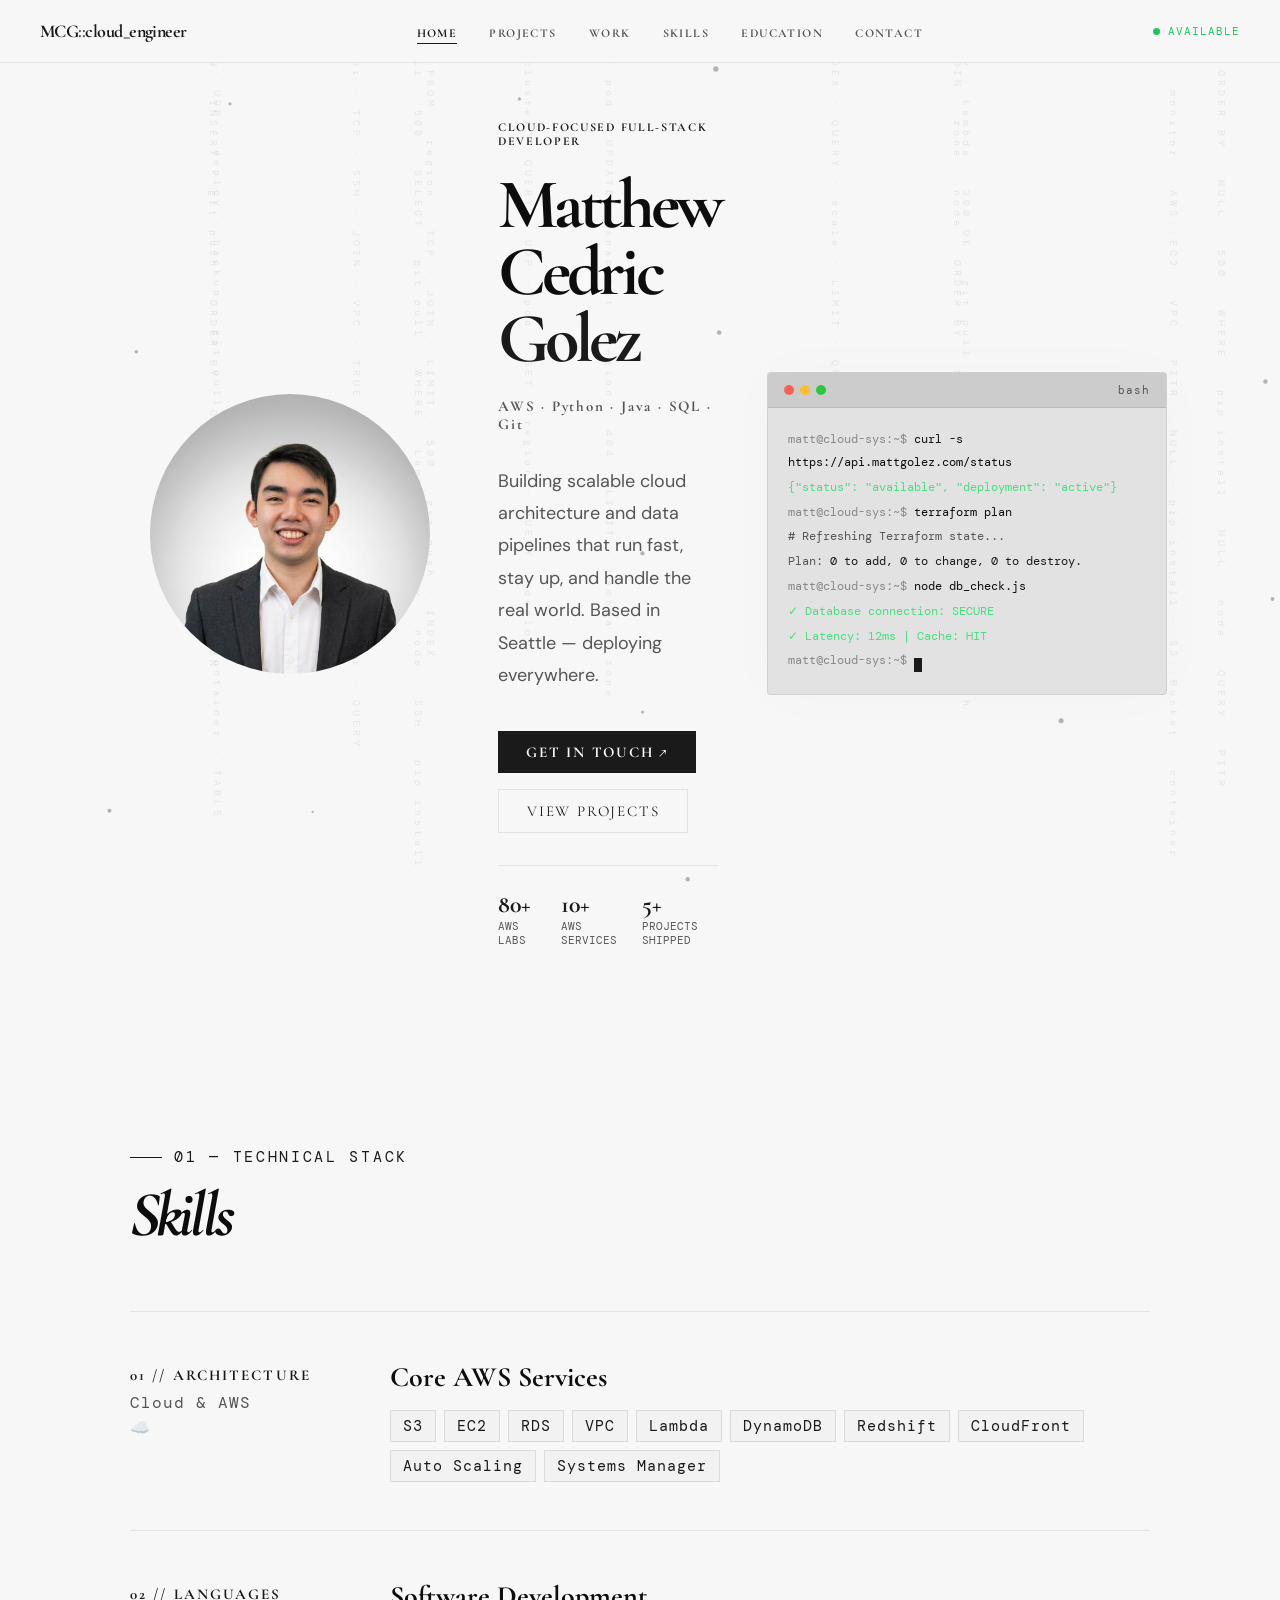
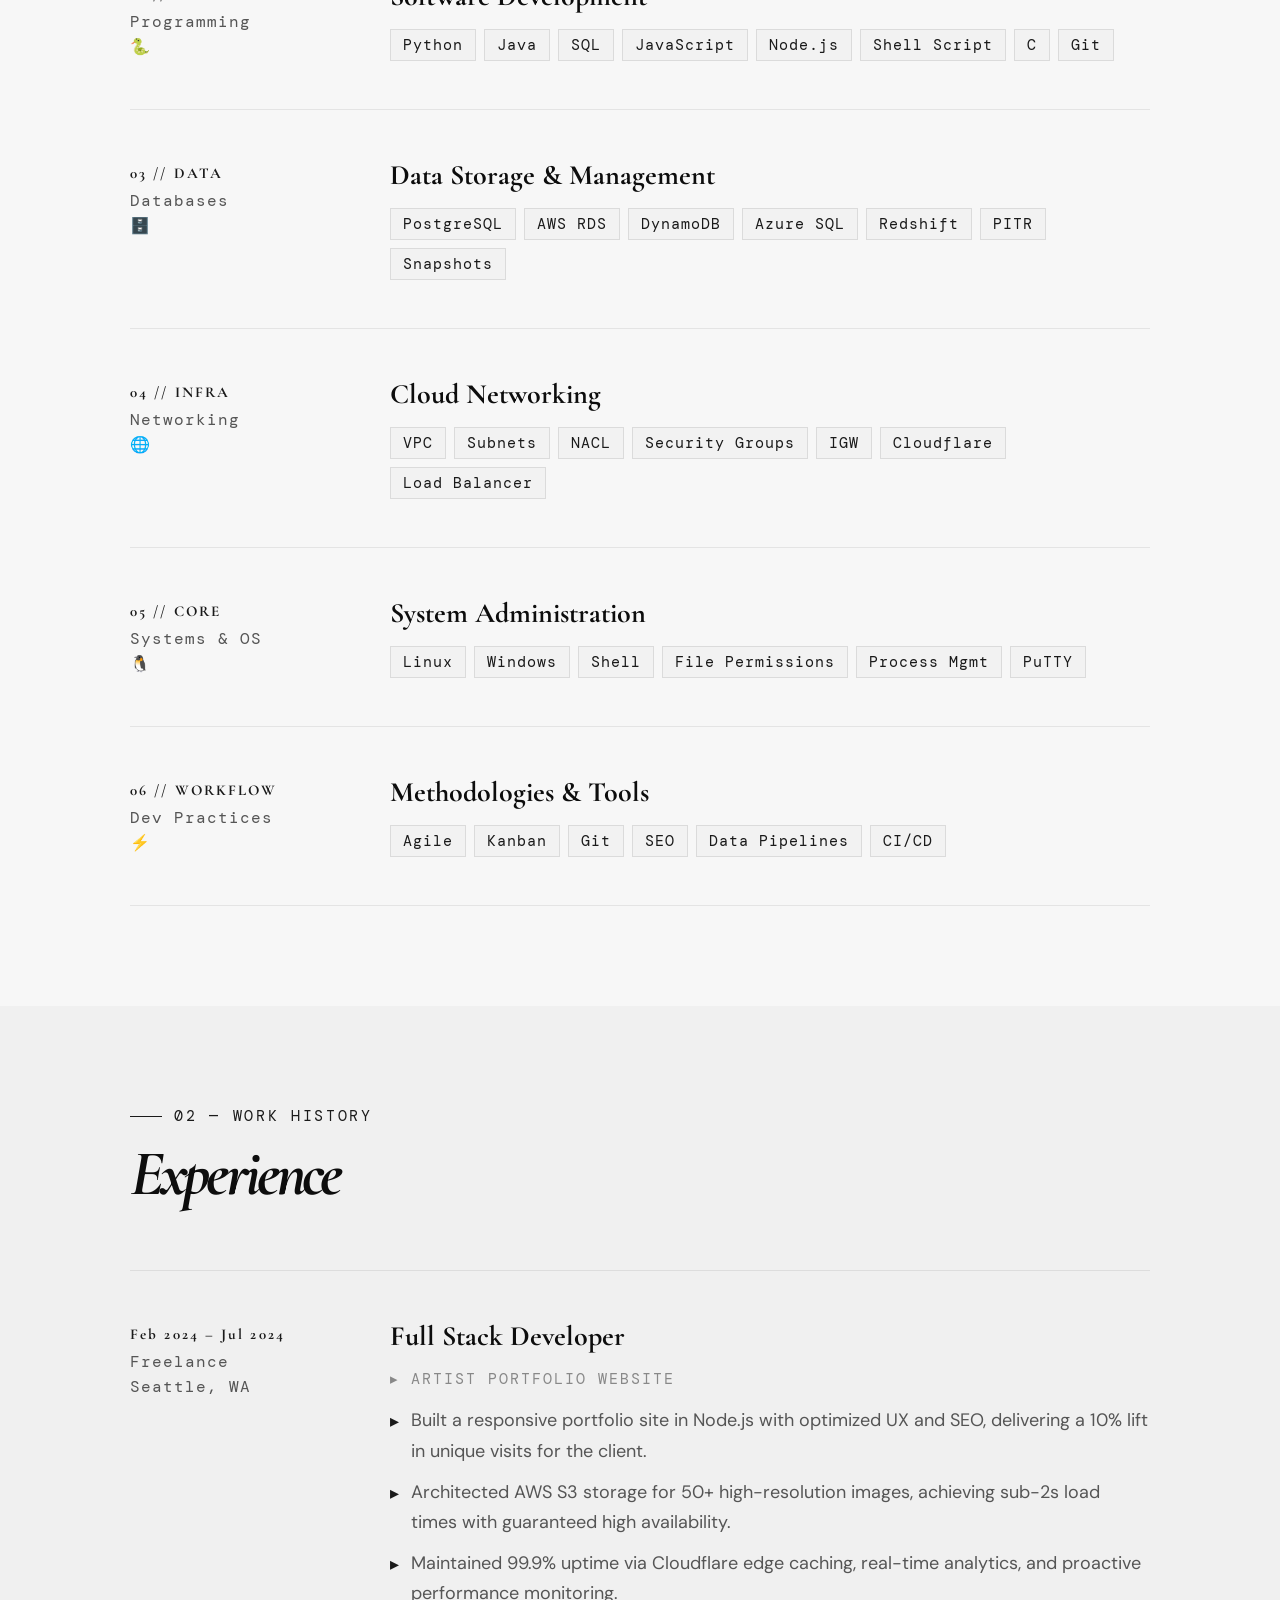
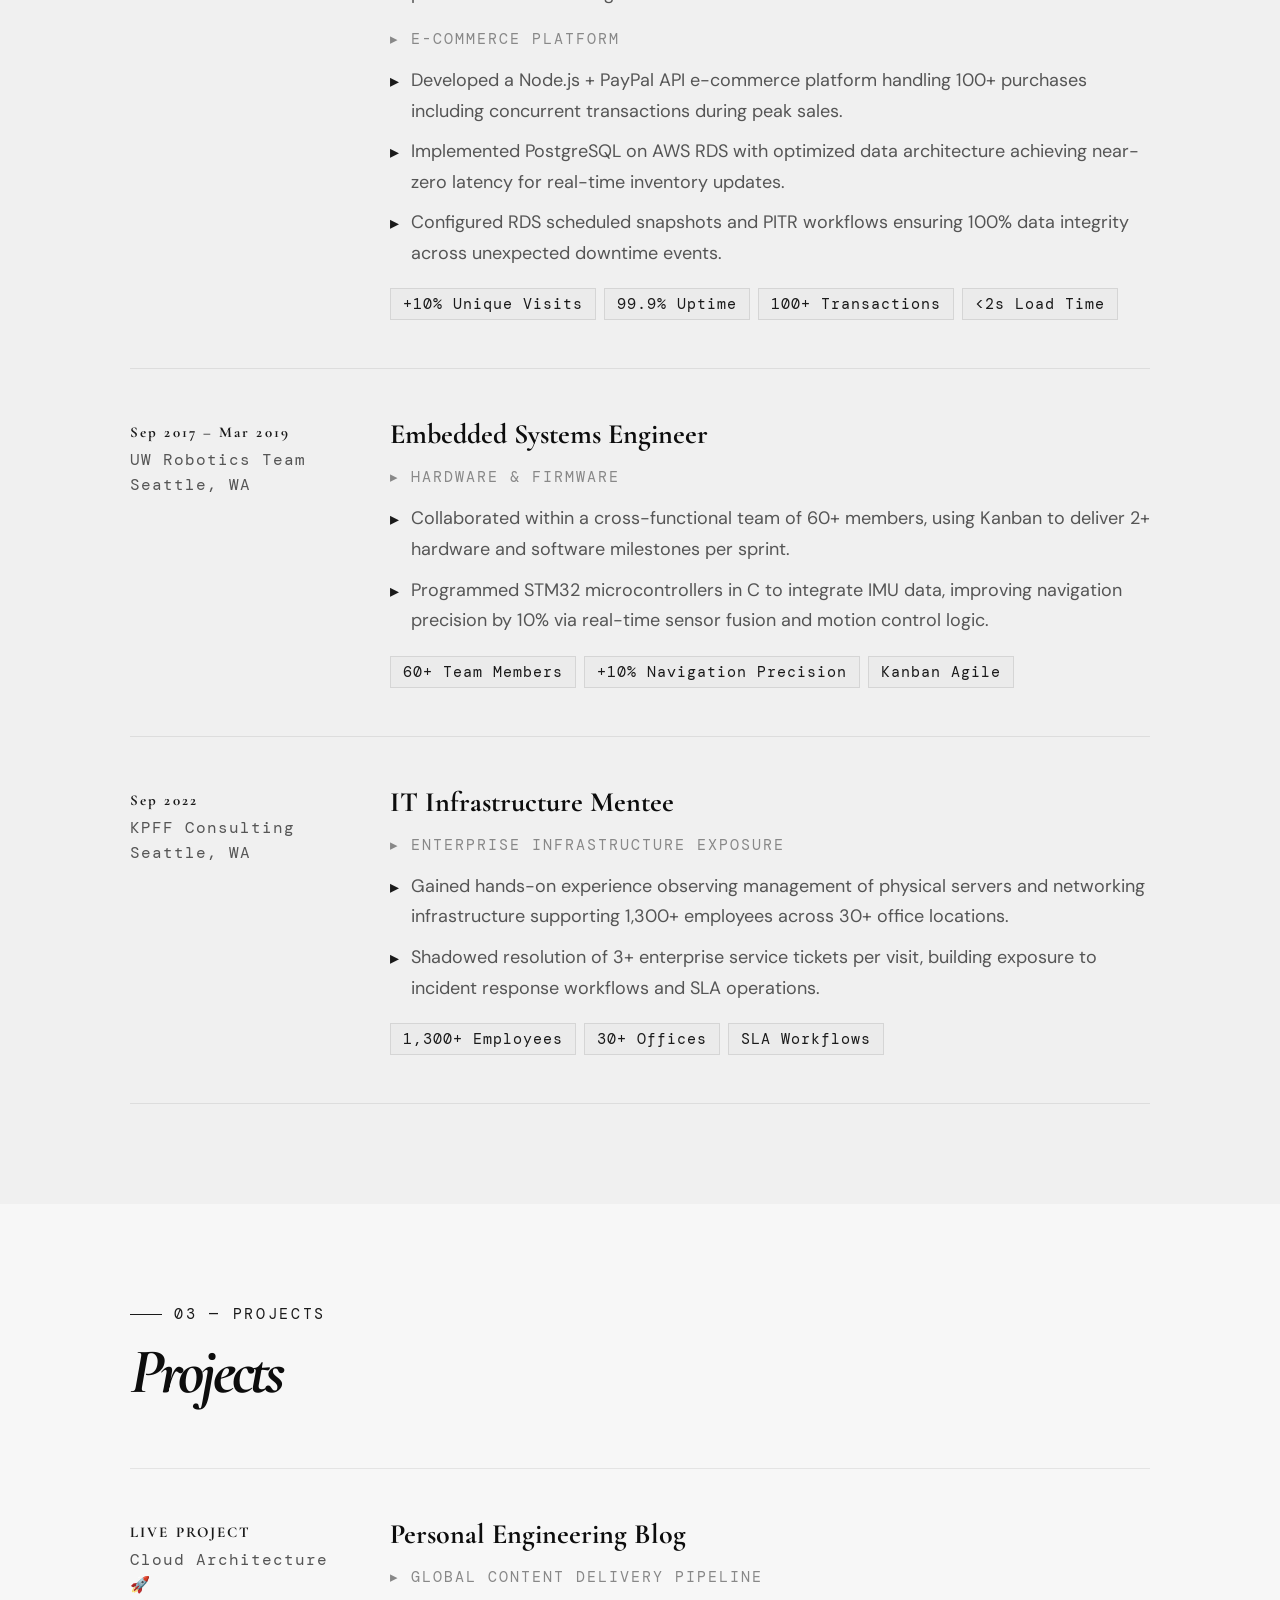
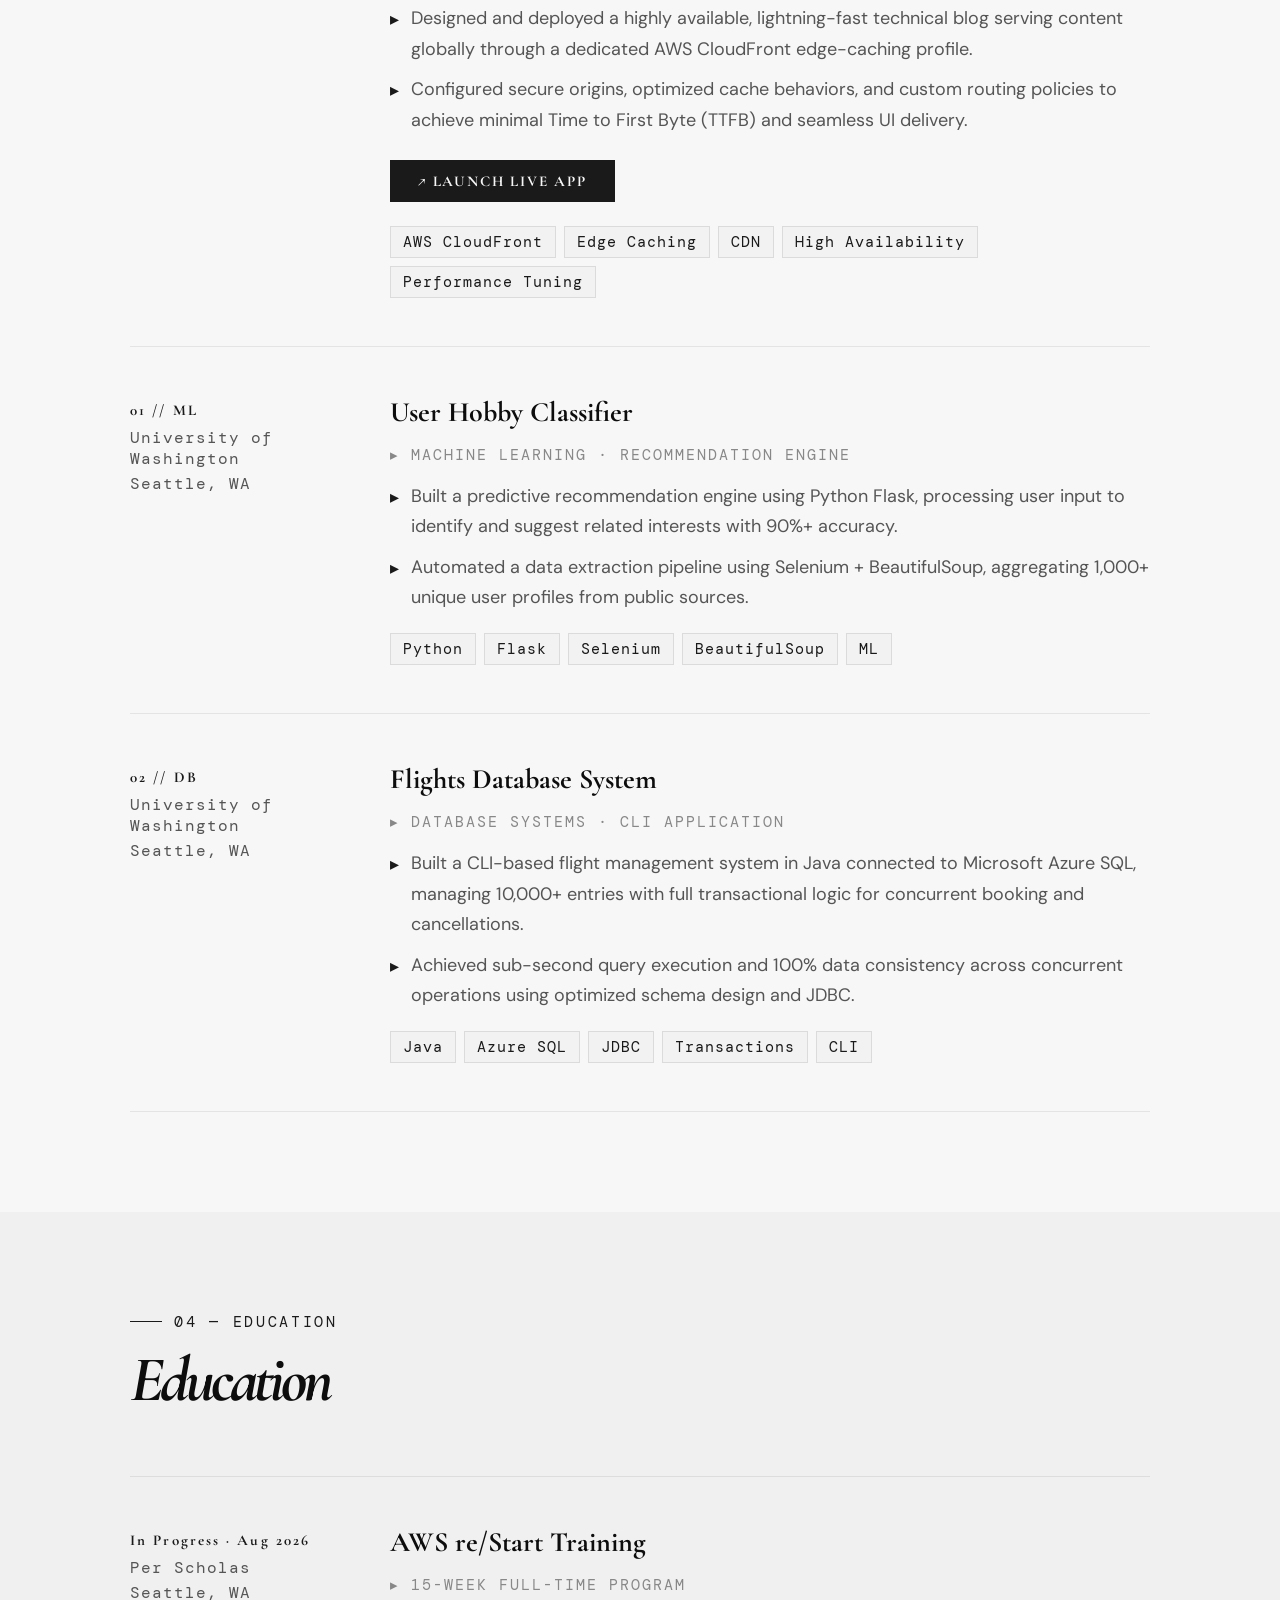
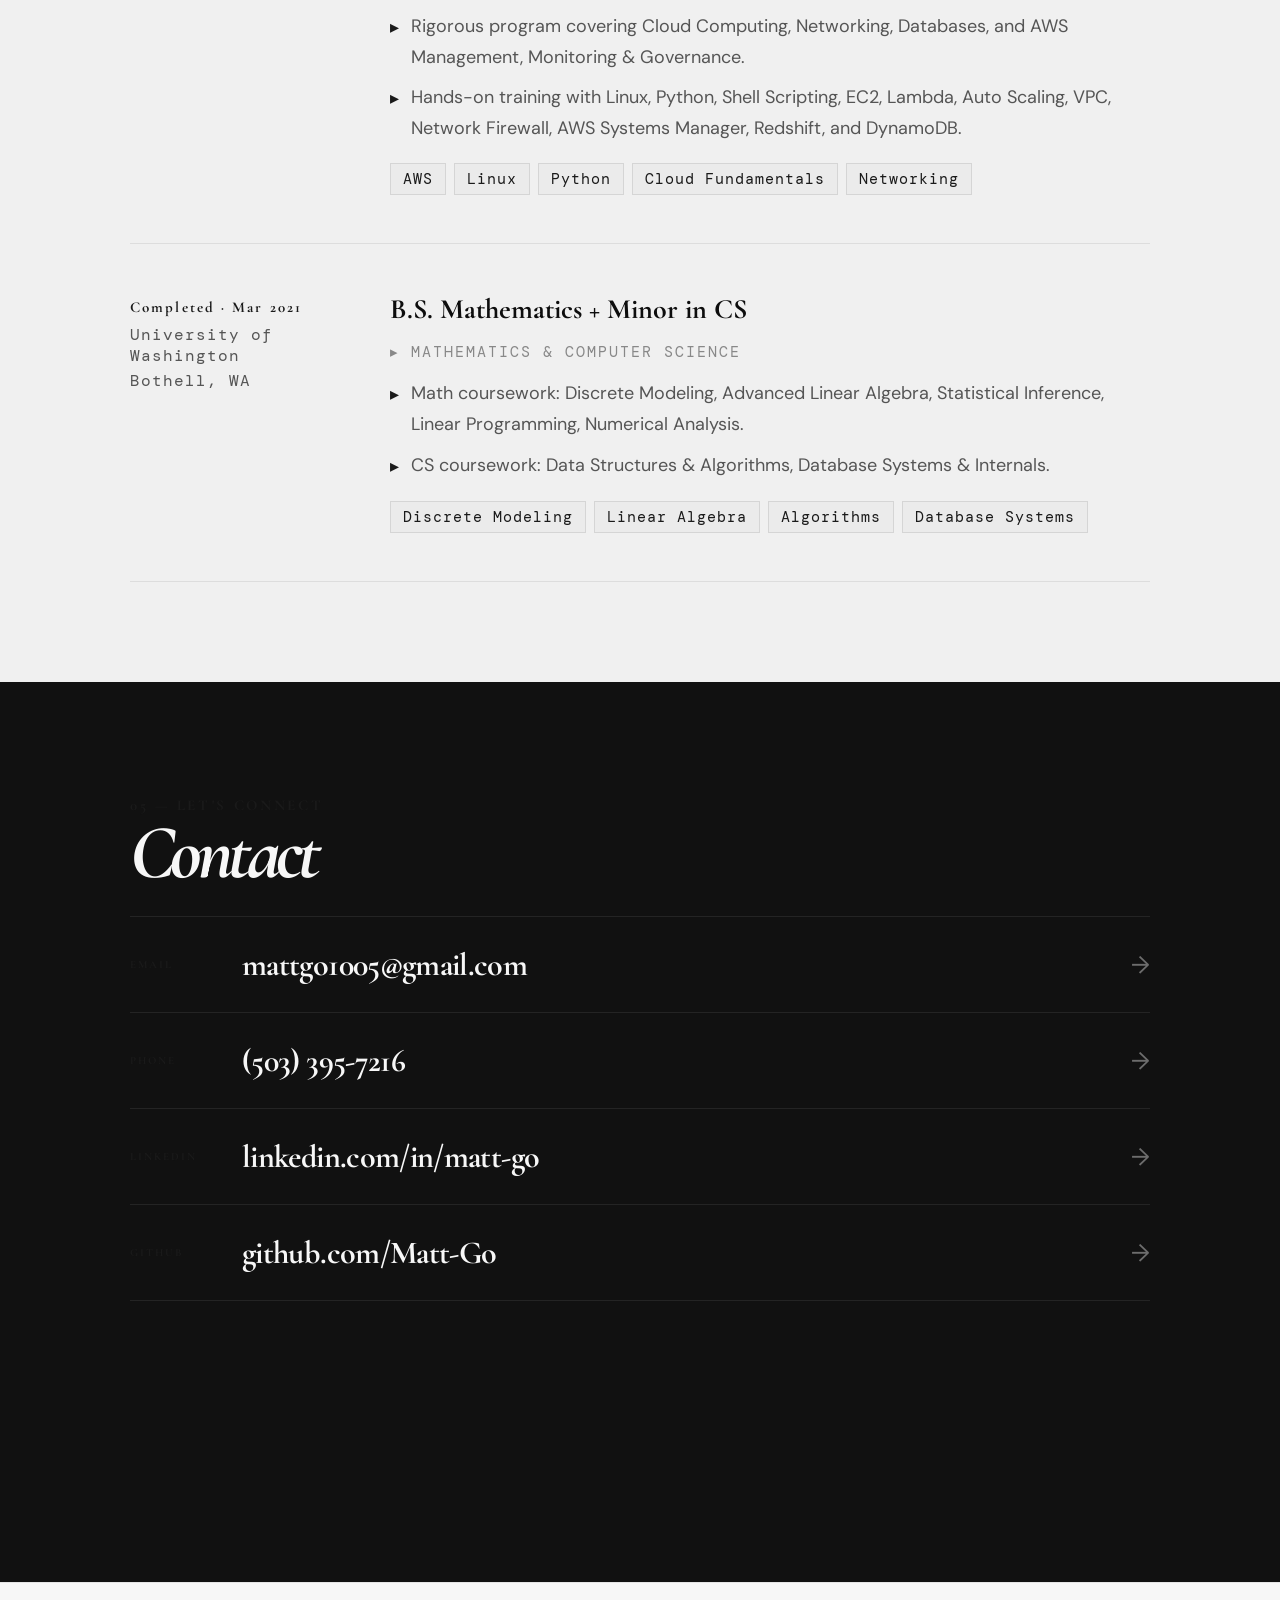
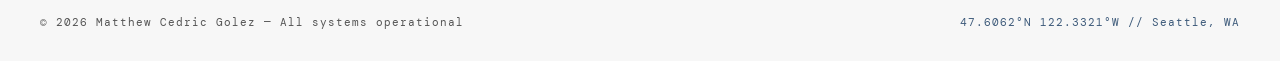
==== commit 31bba748: "Configure portfolio to use static greyscale design and remove theme switcher dropdowns" ====
--- a/index.html
+++ b/index.html
@@ -6,13 +6,8 @@
   <title>Matthew Cedric Golez — Cloud Engineer</title>
 
   <link rel="preconnect" href="https://fonts.googleapis.com">
-  <link href="https://fonts.googleapis.com/css2?family=Cormorant+Garamond:ital,wght@0,300;0,400;0,500;0,600;1,300;1,400;1,500&family=DM+Sans:wght@300;400;500&family=DM+Mono:wght@300;400&display=swap" rel="stylesheet">  <link rel="stylesheet" href="assets/css/styles.css">
-  <script>
-    (function() {
-      const theme = localStorage.getItem('portfolio-theme') || 'dracula';
-      document.documentElement.setAttribute('data-theme', theme);
-    })();
-  </script>
+  <link href="https://fonts.googleapis.com/css2?family=Cormorant+Garamond:ital,wght@0,300;0,400;0,500;0,600;1,300;1,400;1,500&family=DM+Sans:wght@300;400;500&family=DM+Mono:wght@300;400&display=swap" rel="stylesheet">
+  <link rel="stylesheet" href="assets/css/styles.css">
 </head>
 
 <body>
@@ -32,20 +27,11 @@
       <li><a href="src/contact.html">Contact</a></li>
     </ul>
     <div class="nav-controls">
-      <select id="theme-select">
-        <option value="dracula">Dracula Pro</option>
-        <option value="nord">Nord Light</option>
-        <option value="deep-sea">Deep Sea</option>
-        <option value="midnight">Midnight</option>
-        <option value="solarized">Solarized</option>
-        <option value="synthwave">Synthwave</option>
-        <option value="forest">Forest</option>
-        <option value="concrete">Concrete</option>
-      </select>
       <div class="status-badge">
         <div class="status-dot"></div>
         AVAILABLE
       </div>
+    </div>
   </nav>
 
   <main>
--- a/assets/css/styles.css
+++ b/assets/css/styles.css
@@ -1,25 +1,25 @@
 /* ── THEMES ── */
 :root {
-    /* Default: Warm Earthy Cyber */
-    --bg: #F5F0EA;
-    --bg2: #EDE8E1;
-    --surface: #E8E1D8;
-    --surface2: #DFD8CE;
-    --border: rgba(30, 45, 58, 0.12);
-    --cyan: #4A7B9D;
-    --cyan-rgb: 74, 123, 157;
-    --cyan-dim: rgba(74, 123, 157, 0.35);
-    --cyan-glow: rgba(74, 123, 157, 0.07);
-    --teal: #D4907A;
-    --amber: #D4907A;
-    --white: #1E2D3A;
-    --muted: #7A8E9A;
+    /* Default: Minimalist Greyscale Concrete */
+    --bg: #F7F7F7;
+    --bg2: #F0F0F0;
+    --surface: #E2E2E2;
+    --surface2: #CCCCCC;
+    --border: rgba(0, 0, 0, 0.08);
+    --cyan: #1A1A1A;
+    --cyan-rgb: 26, 26, 26;
+    --cyan-dim: rgba(26, 26, 26, 0.1);
+    --cyan-glow: rgba(26, 26, 26, 0.02);
+    --teal: #888888;
+    --amber: #555555;
+    --white: #0D0D0D;
+    --muted: #555555;
 
     /* Contact Section Specifics */
-    --contact-bg: #1E2D3A;
-    --contact-text: #F5F0EA;
-    --contact-muted: rgba(245, 240, 234, 0.3);
-    --contact-border: rgba(245, 240, 234, 0.08);
+    --contact-bg: #111111;
+    --contact-text: #F7F7F7;
+    --contact-muted: rgba(247, 247, 247, 0.4);
+    --contact-border: rgba(247, 247, 247, 0.08);
 
     --serif: 'Cormorant Garamond', Georgia, serif;
     --sans: 'DM Sans', sans-serif;
@@ -28,177 +28,6 @@
     --mono: 'DM Mono', monospace;
 }
 
-[data-theme="deep-sea"] {
-    --bg: #0a192f;
-    --bg2: #112240;
-    --surface: #233554;
-    --surface2: #2a3f63;
-    --border: rgba(100, 255, 218, 0.15);
-    --cyan: #64ffda;
-    --cyan-rgb: 100, 255, 218;
-    --cyan-dim: rgba(100, 255, 218, 0.2);
-    --cyan-glow: rgba(100, 255, 218, 0.05);
-    --teal: #ccd6f6;
-    --amber: #ffb86c;
-    --white: #e6f1ff;
-    --muted: #8892b0;
-
-    --contact-bg: #020c1b;
-    --contact-text: #e6f1ff;
-    --contact-muted: rgba(136, 146, 176, 0.5);
-    --contact-border: rgba(100, 255, 218, 0.1);
-}
-
-[data-theme="nord"] {
-    --bg: #ECEFF4;
-    --bg2: #E5E9F0;
-    --surface: #D8DEE9;
-    --surface2: #cdd4e0;
-    --border: rgba(46, 52, 64, 0.1);
-    --cyan: #5E81AC;
-    --cyan-rgb: 94, 129, 172;
-    --cyan-dim: rgba(94, 129, 172, 0.3);
-    --cyan-glow: rgba(94, 129, 172, 0.07);
-    --teal: #B48EAD;
-    --amber: #D08770;
-    --white: #2E3440;
-    --muted: #4C566A;
-
-    --contact-bg: #2E3440;
-    --contact-text: #ECEFF4;
-    --contact-muted: rgba(236, 239, 244, 0.4);
-    --contact-border: rgba(236, 239, 244, 0.1);
-}
-
-[data-theme="nord"] .status-badge {
-    color: #69c98a;
-}
-
-[data-theme="nord"] .status-dot {
-    background: #69c98a;
-}
-
-[data-theme="midnight"] {
-    --bg: #0d1117;
-    --bg2: #161b22;
-    --surface: #21262d;
-    --surface2: #30363d;
-    --border: rgba(255, 255, 255, 0.1);
-    --cyan: #a371f7;
-    --cyan-rgb: 163, 113, 247;
-    --cyan-dim: rgba(163, 113, 247, 0.25);
-    --cyan-glow: rgba(163, 113, 247, 0.1);
-    --teal: #3fb950;
-    --amber: #f2cc60;
-    --white: #c9d1d9;
-    --muted: #8b949e;
-
-    --contact-bg: #010409;
-    --contact-text: #c9d1d9;
-    --contact-muted: rgba(139, 148, 158, 0.5);
-    --contact-border: rgba(255, 255, 255, 0.08);
-}
-
-[data-theme="solarized"] {
-    --bg: #002b36;
-    --bg2: #073642;
-    --surface: #0f4a5a;
-    --surface2: #145b6d;
-    --border: rgba(147, 161, 161, 0.15);
-    --cyan: #2aa198;
-    --cyan-rgb: 42, 161, 152;
-    --cyan-dim: rgba(42, 161, 152, 0.3);
-    --cyan-glow: rgba(42, 161, 152, 0.1);
-    --teal: #859900;
-    --amber: #b58900;
-    --white: #eee8d5;
-    --muted: #93a1a1;
-
-    --contact-bg: #001f27;
-    --contact-text: #eee8d5;
-    --contact-muted: rgba(147, 161, 161, 0.5);
-    --contact-border: rgba(42, 161, 152, 0.15);
-}
-
-[data-theme="synthwave"] {
-    --bg: #2b213a;
-    --bg2: #241b2f;
-    --surface: #332941;
-    --surface2: #3d3050;
-    --border: rgba(255, 126, 95, 0.2);
-    --cyan: #ff7edb;
-    --cyan-rgb: 255, 126, 219;
-    --cyan-dim: rgba(255, 126, 219, 0.3);
-    --cyan-glow: rgba(255, 126, 219, 0.1);
-    --teal: #36ebff;
-    --amber: #fede5d;
-    --white: #ffffff;
-    --muted: #9484ab;
-    --contact-bg: #1a1423;
-    --contact-text: #ffffff;
-    --contact-muted: rgba(148, 132, 171, 0.5);
-    --contact-border: rgba(255, 126, 219, 0.2);
-}
-
-[data-theme="forest"] {
-    --bg: #1b2019;
-    --bg2: #232920;
-    --surface: #2d3529;
-    --surface2: #3a4435;
-    --border: rgba(167, 190, 149, 0.1);
-    --cyan: #a7be95;
-    --cyan-rgb: 167, 190, 149;
-    --cyan-dim: rgba(167, 190, 149, 0.3);
-    --cyan-glow: rgba(167, 190, 149, 0.08);
-    --teal: #d4a373;
-    --amber: #e9edc9;
-    --white: #fefae0;
-    --muted: #6b705c;
-    --contact-bg: #131611;
-    --contact-text: #fefae0;
-    --contact-muted: rgba(107, 112, 92, 0.6);
-    --contact-border: rgba(167, 190, 149, 0.1);
-}
-
-[data-theme="dracula"] {
-    --bg: #282a36;
-    --bg2: #21222c;
-    --surface: #343746;
-    --surface2: #44475a;
-    --border: rgba(189, 147, 249, 0.2);
-    --cyan: #8be9fd;
-    --cyan-rgb: 139, 233, 253;
-    --cyan-dim: rgba(139, 233, 253, 0.3);
-    --cyan-glow: rgba(139, 233, 253, 0.1);
-    --teal: #69c98a;
-    --amber: #ffb86c;
-    --white: #f8f8f2;
-    --muted: #6272a4;
-    --contact-bg: #191a21;
-    --contact-text: #f8f8f2;
-    --contact-muted: rgba(98, 114, 164, 0.6);
-    --contact-border: rgba(189, 147, 249, 0.1);
-}
-
-[data-theme="concrete"] {
-    --bg: #ffffff;
-    --bg2: #f2f2f2;
-    --surface: #e5e5e5;
-    --surface2: #d9d9d9;
-    --border: rgba(0, 0, 0, 0.1);
-    --cyan: #000000;
-    --cyan-rgb: 0, 0, 0;
-    --cyan-dim: rgba(0, 0, 0, 0.1);
-    --cyan-glow: rgba(0, 0, 0, 0.03);
-    --teal: #ff4500;
-    --amber: #666666;
-    --white: #1a1a1a;
-    --muted: #808080;
-    --contact-bg: #000000;
-    --contact-text: #ffffff;
-    --contact-muted: rgba(255, 255, 255, 0.4);
-    --contact-border: rgba(255, 255, 255, 0.1);
-}
 
 *,
 *::before,
@@ -359,49 +188,27 @@
     width: 100%;
 }
 
-/* THEME SWITCHER & BADGE */
+/* BADGE */
 .nav-controls {
     display: flex;
     align-items: center;
     gap: 24px;
 }
 
-#theme-select {
-    background: var(--surface);
-    border: 1px solid var(--border);
-    color: var(--cyan);
+.status-badge {
+    display: flex;
+    align-items: center;
+    gap: 8px;
     font-family: var(--mono);
     font-size: 11px;
-    padding: 6px 12px;
-    border-radius: 4px;
-    cursor: pointer;
-    outline: none;
-    transition: all 0.3s;
-}
-
-#theme-select:hover {
-    border-color: var(--cyan);
-}
-
-#theme-select option {
-    background: var(--bg);
-    color: var(--white);
-}
-
-.status-badge {
-    display: flex;
-    align-items: center;
-    gap: 8px;
-    font-family: var(--mono);
-    font-size: 11px;
-    color: var(--teal);
+    color: #22c55e;
     letter-spacing: 1px;
 }
 
 .status-dot {
     width: 7px;
     height: 7px;
-    background: var(--teal);
+    background: #22c55e;
     border-radius: 50%;
     animation: pulse 2s infinite;
 }
@@ -410,11 +217,11 @@
 
     0%,
     100% {
-        box-shadow: 0 0 0 0 color-mix(in srgb, var(--teal) 50%, transparent);
+        box-shadow: 0 0 0 0 rgba(34, 197, 94, 0.4);
     }
 
     50% {
-        box-shadow: 0 0 0 6px color-mix(in srgb, var(--teal) 0%, transparent);
+        box-shadow: 0 0 0 6px rgba(34, 197, 94, 0);
     }
 }
 
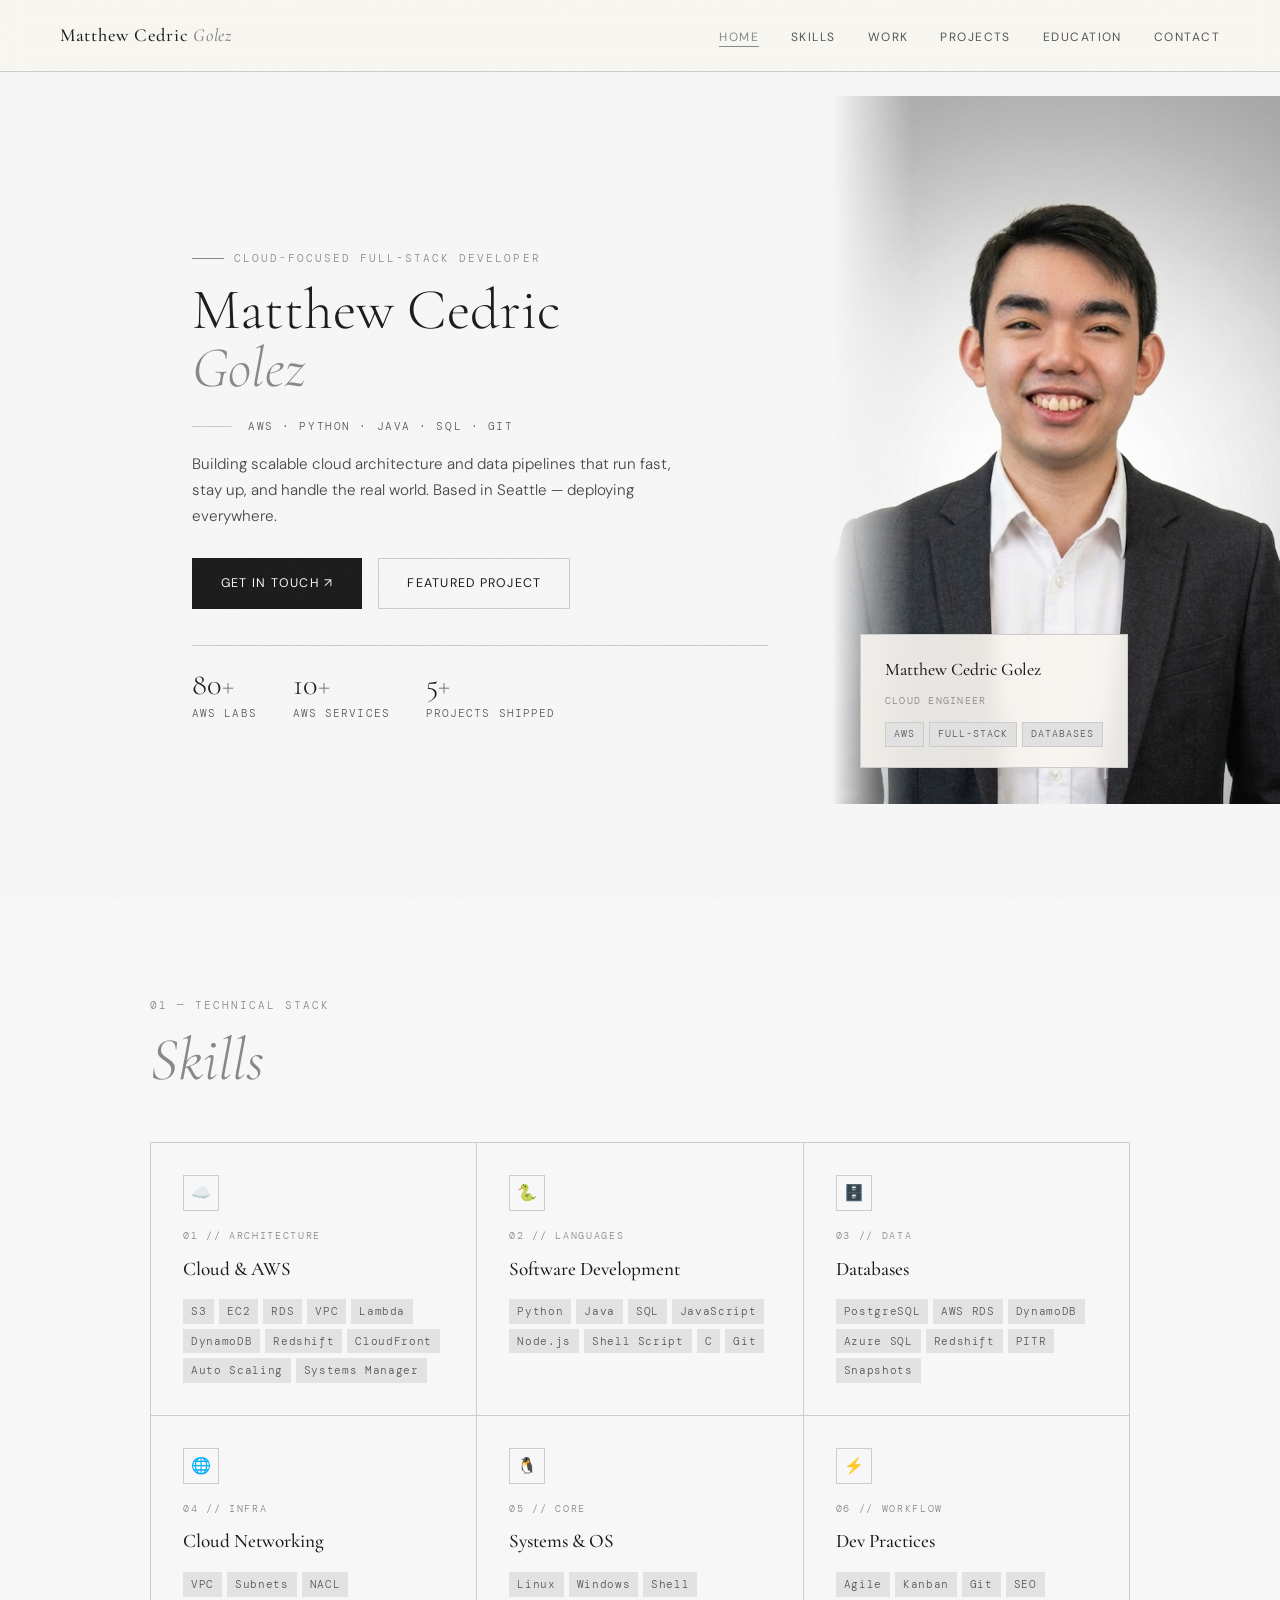
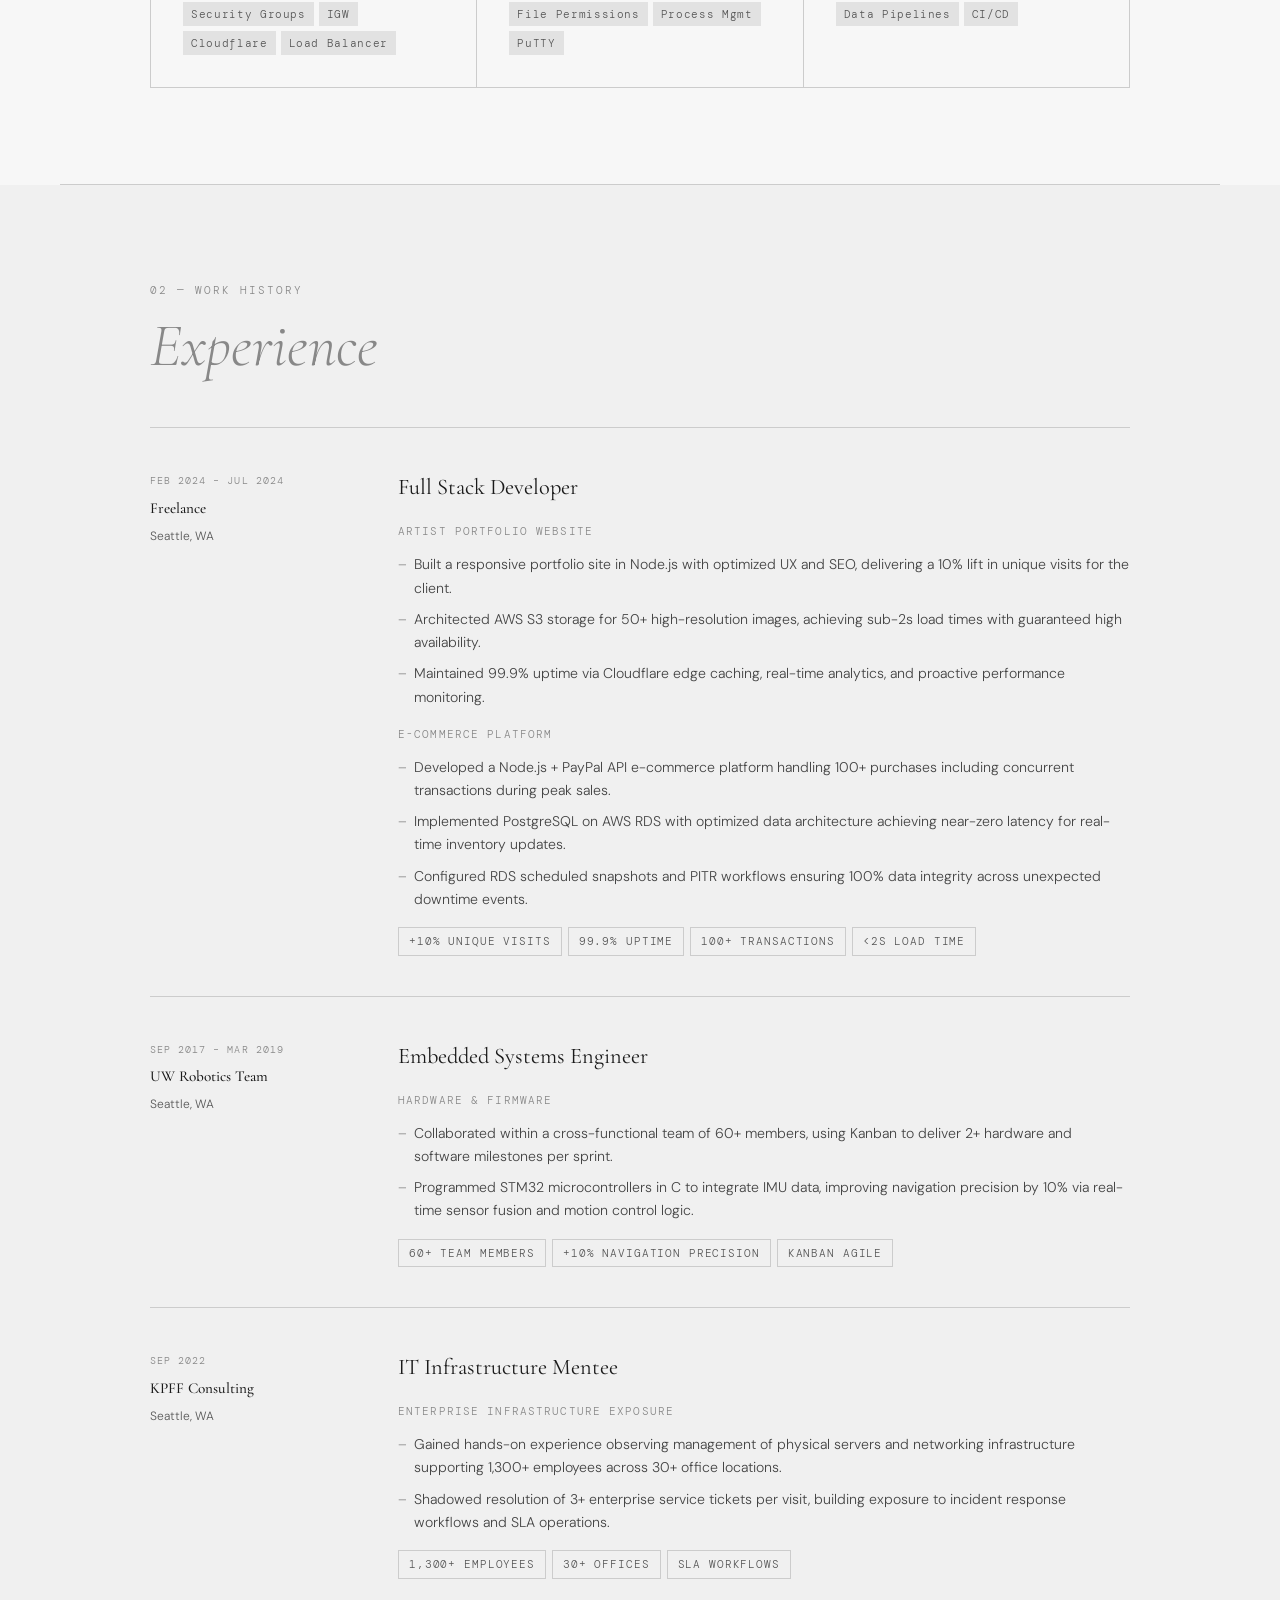
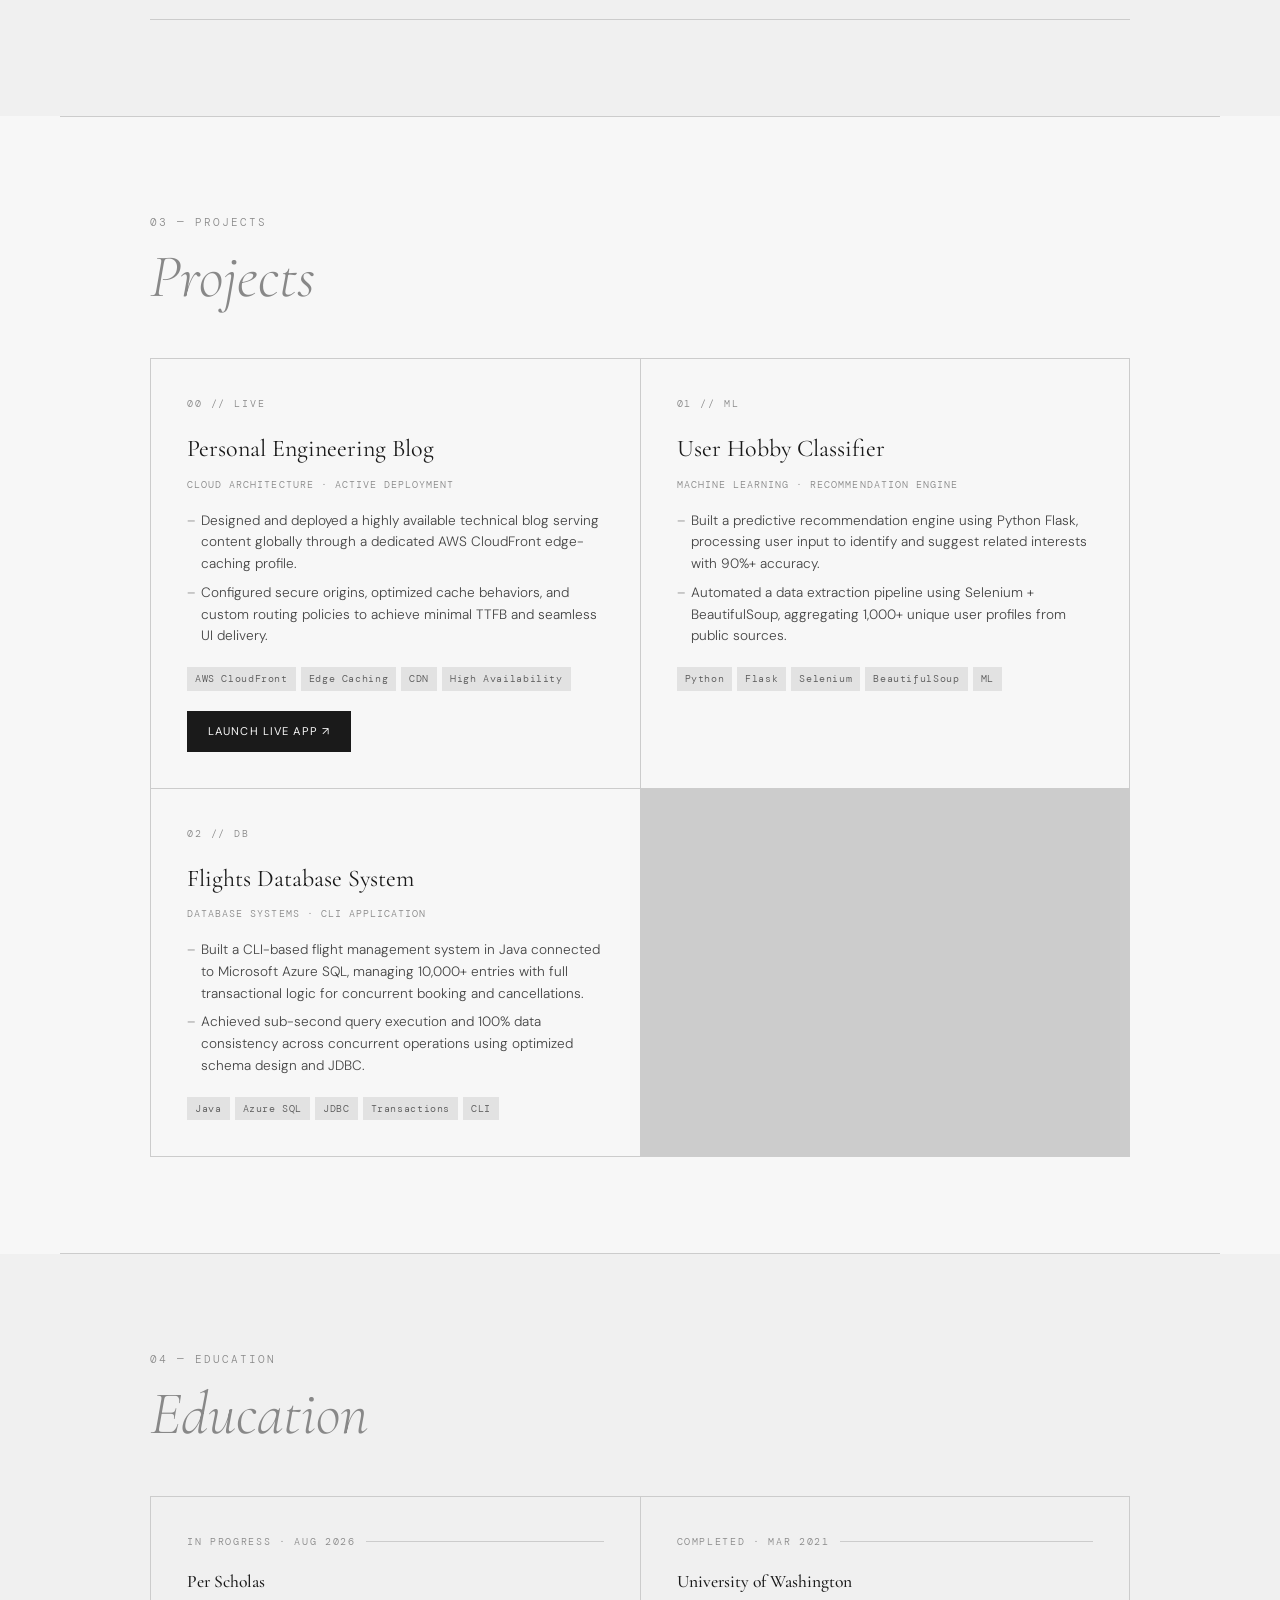
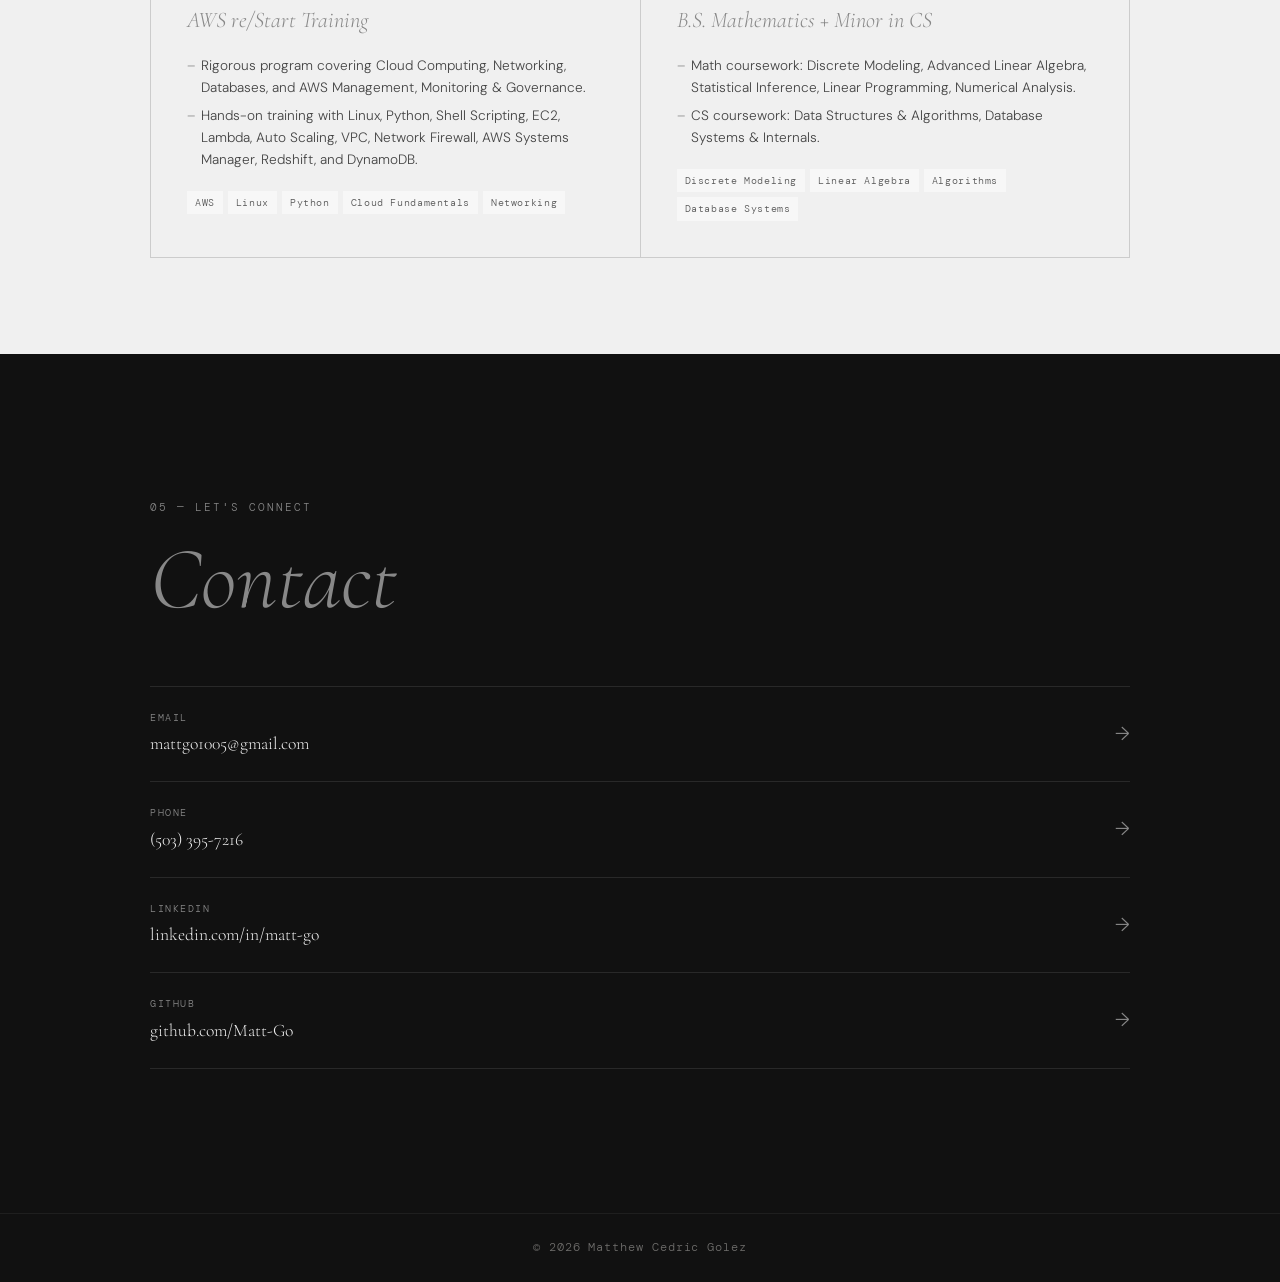
==== commit 35fbee02: "Revert to original design" ====
--- a/index.html
+++ b/index.html
@@ -7,247 +7,1087 @@
 
   <link rel="preconnect" href="https://fonts.googleapis.com">
   <link href="https://fonts.googleapis.com/css2?family=Cormorant+Garamond:ital,wght@0,300;0,400;0,500;0,600;1,300;1,400;1,500&family=DM+Sans:wght@300;400;500&family=DM+Mono:wght@300;400&display=swap" rel="stylesheet">
-  <link rel="stylesheet" href="assets/css/styles.css">
+
+  <style>
+    /* ─── Design Tokens ─────────────────────────────── */
+    :root {
+      --beige:        #F0F0F0;
+      --beige-mid:    #E2E2E2;
+      --beige-dark:   #CCCCCC;
+      --cream:        #F7F7F7;
+      --bark:         #1A1A1A;
+      --bark-light:   #555555;
+      --clay:         #888888;
+      --clay-dark:    #666666;
+      --sage:         #888888;
+      --rust:         #444444;
+      --ink:          #0D0D0D;
+      --ink-soft:     #444444;
+
+      --serif:        'Cormorant Garamond', Georgia, serif;
+      --sans:         'DM Sans', sans-serif;
+      --mono:         'DM Mono', monospace;
+
+      --max-w:        1100px;
+      --nav-h:        72px;
+      --gap:          clamp(48px, 8vw, 96px);
+    }
+
+    /* ─── Reset & Base ──────────────────────────────── */
+    *, *::before, *::after { box-sizing: border-box; margin: 0; padding: 0; }
+
+    html { scroll-behavior: smooth; font-size: 16px; }
+
+    body {
+      background-color: var(--cream);
+      color: var(--ink);
+      font-family: var(--sans);
+      font-weight: 300;
+      line-height: 1.7;
+      overflow-x: hidden;
+    }
+
+    /* Subtle paper grain texture */
+    body::before {
+      content: '';
+      position: fixed;
+      inset: 0;
+      background-image: url("data:image/svg+xml,%3Csvg xmlns='http://www.w3.org/2000/svg' width='300' height='300'%3E%3Cfilter id='n'%3E%3CfeTurbulence type='fractalNoise' baseFrequency='0.65' numOctaves='3' stitchTiles='stitch'/%3E%3CfeColorMatrix type='saturate' values='0'/%3E%3C/filter%3E%3Crect width='300' height='300' filter='url(%23n)' opacity='0.04'/%3E%3C/svg%3E");
+      pointer-events: none;
+      z-index: 9999;
+    }
+
+    a { color: inherit; text-decoration: none; }
+    ul { list-style: none; }
+    img { display: block; max-width: 100%; }
+
+    /* ─── Layout helpers ────────────────────────────── */
+    .container {
+      max-width: var(--max-w);
+      margin: 0 auto;
+      padding: 0 clamp(20px, 5vw, 60px);
+    }
+
+    /* ─── Navigation ─────────────────────────────────── */
+    nav {
+      position: fixed;
+      top: 0; left: 0; right: 0;
+      z-index: 100;
+      height: var(--nav-h);
+      background: rgba(250, 247, 242, 0.88);
+      backdrop-filter: blur(12px);
+      border-bottom: 1px solid var(--beige-dark);
+      display: flex;
+      align-items: center;
+      justify-content: space-between;
+      padding: 0 clamp(20px, 5vw, 60px);
+    }
+
+    .nav-logo {
+      font-family: var(--serif);
+      font-size: 1.15rem;
+      font-weight: 500;
+      letter-spacing: 0.04em;
+      color: var(--bark);
+    }
+
+    .nav-logo em {
+      font-style: italic;
+      color: var(--clay);
+    }
+
+    .nav-links {
+      display: flex;
+      gap: 32px;
+      align-items: center;
+    }
+
+    .nav-links a {
+      font-size: 0.75rem;
+      font-weight: 400;
+      letter-spacing: 0.12em;
+      text-transform: uppercase;
+      color: var(--bark-light);
+      transition: color 0.2s;
+      position: relative;
+    }
+
+    .nav-links a::after {
+      content: '';
+      position: absolute;
+      bottom: -2px; left: 0;
+      width: 0; height: 1px;
+      background: var(--clay);
+      transition: width 0.25s ease;
+    }
+
+    .nav-links a:hover { color: var(--clay); }
+    .nav-links a:hover::after { width: 100%; }
+    .nav-links a.active { color: var(--clay); }
+    .nav-links a.active::after { width: 100%; }
+
+    @keyframes pulse {
+      0%, 100% { opacity: 1; transform: scale(1); }
+      50% { opacity: 0.5; transform: scale(0.85); }
+    }
+
+    /* ─── Section shared ─────────────────────────────── */
+    section {
+      padding: var(--gap) 0;
+    }
+
+    .section-label {
+      font-family: var(--mono);
+      font-size: 0.7rem;
+      letter-spacing: 0.18em;
+      text-transform: uppercase;
+      color: var(--clay);
+      margin-bottom: 12px;
+    }
+
+    .section-title {
+      font-family: var(--serif);
+      font-size: clamp(2.2rem, 5vw, 3.8rem);
+      font-weight: 400;
+      line-height: 1.1;
+      color: var(--bark);
+      margin-bottom: 48px;
+    }
+
+    .section-title em {
+      font-style: italic;
+      font-weight: 300;
+      color: var(--clay);
+    }
+
+    /* ─── Reveal animation ───────────────────────────── */
+    .reveal {
+      opacity: 0;
+      transform: translateY(22px);
+      transition: opacity 0.65s ease, transform 0.65s ease;
+    }
+
+    .reveal.in-view {
+      opacity: 1;
+      transform: translateY(0);
+    }
+
+    /* ─── HERO ───────────────────────────────────────── */
+    #hero {
+      height: 100vh;
+      max-height: 100vh;
+      display: grid;
+      grid-template-columns: 1.3fr 0.7fr;
+      position: relative;
+      overflow: hidden;
+    }
+
+    .hero-left {
+      display: flex;
+      flex-direction: column;
+      justify-content: center;
+      padding: calc(var(--nav-h) + 40px) clamp(24px, 5vw, 64px) 40px clamp(80px, 15vw, 200px);
+      background: var(--cream);
+      position: relative;
+      z-index: 1;
+      overflow: hidden;
+    }
+
+    .hero-right {
+      position: relative;
+      background: var(--beige-mid);
+      overflow: hidden;
+    }
+
+    .hero-right img {
+      width: 100%;
+      height: 115%;
+      object-fit: cover;
+      object-position: center top;
+      display: block;
+      filter: none;
+    }
+
+    /* Gradient fade on left edge of photo */
+    .hero-right::before {
+      content: '';
+      position: absolute;
+      inset: 0;
+      background: linear-gradient(to right, var(--cream) 0%, transparent 18%);
+      z-index: 1;
+      pointer-events: none;
+    }
+
+    /* Info card overlay at bottom of photo */
+    .hero-card {
+      position: absolute;
+      bottom: 36px;
+      left: 28px;
+      z-index: 2;
+      background: rgba(250, 247, 242, 0.92);
+      backdrop-filter: blur(8px);
+      border: 1px solid var(--beige-dark);
+      padding: 20px 24px;
+      display: flex;
+      flex-direction: column;
+      gap: 8px;
+      min-width: 220px;
+    }
+
+    .card-name {
+      font-family: var(--serif);
+      font-size: 1.1rem;
+      font-weight: 500;
+      color: var(--bark);
+    }
+
+    .card-role {
+      font-size: 0.65rem;
+      letter-spacing: 0.12em;
+      text-transform: uppercase;
+      color: var(--clay);
+      font-family: var(--mono);
+    }
+
+    .card-tags {
+      display: flex;
+      flex-wrap: wrap;
+      gap: 5px;
+      margin-top: 4px;
+    }
+
+    .card-tag {
+      background: var(--beige-mid);
+      border: 1px solid var(--beige-dark);
+      padding: 3px 8px;
+      font-size: 0.62rem;
+      letter-spacing: 0.1em;
+      text-transform: uppercase;
+      color: var(--bark-light);
+      font-family: var(--mono);
+    }
+
+    .hero-eyebrow {
+      font-family: var(--mono);
+      font-size: 0.7rem;
+      letter-spacing: 0.18em;
+      text-transform: uppercase;
+      color: var(--clay);
+      margin-bottom: 14px;
+      display: flex;
+      align-items: center;
+      gap: 10px;
+    }
+
+    .hero-eyebrow::before {
+      content: '';
+      display: inline-block;
+      width: 32px; height: 1px;
+      background: var(--clay);
+    }
+
+    .hero-name {
+      font-family: var(--serif);
+      font-size: clamp(2.6rem, 4.5vw, 5.2rem);
+      font-weight: 300;
+      line-height: 1.0;
+      color: var(--bark);
+      margin-bottom: 20px;
+    }
+
+    .hero-name em {
+      font-style: italic;
+      color: var(--clay);
+      display: block;
+    }
+
+    .hero-title-row {
+      display: flex;
+      align-items: center;
+      gap: 16px;
+      margin-bottom: 16px;
+    }
+
+    .hero-divider {
+      width: 40px; height: 1px;
+      background: var(--beige-dark);
+    }
+
+    .hero-stack {
+      font-family: var(--mono);
+      font-size: 0.7rem;
+      letter-spacing: 0.14em;
+      text-transform: uppercase;
+      color: var(--bark-light);
+    }
+
+    .hero-summary {
+      font-size: 0.95rem;
+      font-weight: 300;
+      color: var(--ink-soft);
+      max-width: 480px;
+      margin-bottom: 28px;
+      line-height: 1.7;
+    }
+
+    .hero-cta {
+      display: flex;
+      gap: 16px;
+      flex-wrap: wrap;
+      margin-bottom: 36px;
+    }
+
+    /* Stats bar */
+    .hero-stats {
+      display: flex;
+      gap: 36px;
+      padding-top: 24px;
+      border-top: 1px solid var(--beige-dark);
+    }
+
+    .hero-stat-item {}
+
+    .hero-stat-number {
+      font-family: var(--serif);
+      font-size: 1.9rem;
+      font-weight: 300;
+      color: var(--bark);
+      line-height: 1;
+      margin-bottom: 4px;
+    }
+
+    .hero-stat-number span {
+      color: var(--clay);
+      font-style: italic;
+    }
+
+    .hero-stat-label {
+      font-size: 0.68rem;
+      font-family: var(--mono);
+      letter-spacing: 0.1em;
+      text-transform: uppercase;
+      color: var(--bark-light);
+    }
+
+    .btn-primary {
+      display: inline-flex;
+      align-items: center;
+      gap: 8px;
+      background: var(--bark);
+      color: var(--cream);
+      padding: 14px 28px;
+      font-size: 0.78rem;
+      font-family: var(--sans);
+      font-weight: 400;
+      letter-spacing: 0.1em;
+      text-transform: uppercase;
+      border: 1.5px solid var(--bark);
+      transition: background 0.25s, color 0.25s;
+    }
+
+    .btn-primary:hover {
+      background: var(--clay);
+      border-color: var(--clay);
+    }
+
+    .btn-outline {
+      display: inline-flex;
+      align-items: center;
+      gap: 8px;
+      background: transparent;
+      color: var(--bark);
+      padding: 14px 28px;
+      font-size: 0.78rem;
+      font-family: var(--sans);
+      font-weight: 400;
+      letter-spacing: 0.1em;
+      text-transform: uppercase;
+      border: 1.5px solid var(--beige-dark);
+      transition: border-color 0.25s, color 0.25s;
+    }
+
+    .btn-outline:hover {
+      border-color: var(--bark);
+      color: var(--clay);
+    }
+
+    /* ─── Divider ─────────────────────────────────── */
+    .divider {
+      height: 1px;
+      background: var(--beige-dark);
+      margin: 0 clamp(20px, 5vw, 60px);
+    }
+
+    /* ─── Skills ─────────────────────────────────── */
+    #skills {
+      background: var(--cream);
+    }
+
+    .skills-grid {
+      display: grid;
+      grid-template-columns: repeat(3, 1fr);
+      gap: 1px;
+      background: var(--beige-dark);
+      border: 1px solid var(--beige-dark);
+    }
+
+    .skill-block {
+      background: var(--cream);
+      padding: 32px;
+      transition: background 0.2s;
+    }
+
+    .skill-block:hover { background: var(--beige); }
+
+    .skill-icon {
+      width: 36px; height: 36px;
+      display: flex;
+      align-items: center;
+      justify-content: center;
+      border: 1px solid var(--beige-dark);
+      margin-bottom: 16px;
+      font-size: 1rem;
+    }
+
+    .skill-category {
+      font-family: var(--mono);
+      font-size: 0.65rem;
+      letter-spacing: 0.16em;
+      text-transform: uppercase;
+      color: var(--clay);
+      margin-bottom: 8px;
+    }
+
+    .skill-name {
+      font-family: var(--serif);
+      font-size: 1.2rem;
+      font-weight: 500;
+      color: var(--bark);
+      margin-bottom: 14px;
+    }
+
+    .skill-tags {
+      display: flex;
+      flex-wrap: wrap;
+      gap: 5px;
+    }
+
+    .skill-tag {
+      font-size: 0.68rem;
+      font-family: var(--mono);
+      color: var(--bark-light);
+      background: var(--beige-mid);
+      padding: 3px 8px;
+      letter-spacing: 0.06em;
+    }
+
+    /* ─── Experience ───────────────────────────────── */
+    #experience {
+      background: var(--beige);
+    }
+
+    .exp-list {
+      display: flex;
+      flex-direction: column;
+      gap: 0;
+    }
+
+    .exp-item {
+      display: grid;
+      grid-template-columns: 200px 1fr;
+      gap: 48px;
+      padding: 40px 0;
+      border-bottom: 1px solid var(--beige-dark);
+    }
+
+    .exp-item:first-child {
+      border-top: 1px solid var(--beige-dark);
+    }
+
+    .exp-meta {
+      padding-top: 4px;
+    }
+
+    .exp-date {
+      font-family: var(--mono);
+      font-size: 0.65rem;
+      letter-spacing: 0.1em;
+      color: var(--clay);
+      text-transform: uppercase;
+      margin-bottom: 6px;
+    }
+
+    .exp-company {
+      font-family: var(--serif);
+      font-size: 0.95rem;
+      font-weight: 500;
+      color: var(--bark);
+      margin-bottom: 4px;
+    }
+
+    .exp-location {
+      font-size: 0.75rem;
+      color: var(--bark-light);
+    }
+
+    .exp-content {}
+
+    .exp-role {
+      font-family: var(--serif);
+      font-size: 1.4rem;
+      font-weight: 400;
+      color: var(--bark);
+      margin-bottom: 6px;
+    }
+
+    .exp-project {
+      font-family: var(--mono);
+      font-size: 0.7rem;
+      letter-spacing: 0.1em;
+      color: var(--clay);
+      text-transform: uppercase;
+      margin-bottom: 12px;
+      margin-top: 16px;
+    }
+
+    .exp-project:first-of-type { margin-top: 0; }
+
+    .exp-bullets {
+      display: flex;
+      flex-direction: column;
+      gap: 8px;
+      margin-bottom: 12px;
+    }
+
+    .exp-bullets li {
+      font-size: 0.88rem;
+      color: var(--ink-soft);
+      line-height: 1.65;
+      padding-left: 16px;
+      position: relative;
+    }
+
+    .exp-bullets li::before {
+      content: '–';
+      position: absolute;
+      left: 0;
+      color: var(--clay);
+    }
+
+    .exp-chips {
+      display: flex;
+      flex-wrap: wrap;
+      gap: 6px;
+      margin-top: 16px;
+    }
+
+    .exp-chip {
+      background: transparent;
+      border: 1px solid var(--beige-dark);
+      padding: 4px 10px;
+      font-size: 0.68rem;
+      letter-spacing: 0.08em;
+      text-transform: uppercase;
+      color: var(--bark-light);
+      font-family: var(--mono);
+    }
+
+    /* ─── Projects ─────────────────────────────────── */
+    #projects {
+      background: var(--cream);
+    }
+
+    .projects-grid {
+      display: grid;
+      grid-template-columns: 1fr 1fr;
+      gap: 1px;
+      background: var(--beige-dark);
+      border: 1px solid var(--beige-dark);
+    }
+
+    .project-card {
+      background: var(--cream);
+      padding: 36px;
+      transition: background 0.2s;
+    }
+
+    .project-card:hover { background: var(--beige); }
+
+    .project-number {
+      font-family: var(--mono);
+      font-size: 0.65rem;
+      letter-spacing: 0.18em;
+      color: var(--clay);
+      margin-bottom: 16px;
+    }
+
+    .project-title {
+      font-family: var(--serif);
+      font-size: 1.5rem;
+      font-weight: 400;
+      color: var(--bark);
+      margin-bottom: 6px;
+    }
+
+    .project-sub {
+      font-family: var(--mono);
+      font-size: 0.65rem;
+      letter-spacing: 0.1em;
+      text-transform: uppercase;
+      color: var(--clay);
+      margin-bottom: 16px;
+    }
+
+    .project-bullets {
+      display: flex;
+      flex-direction: column;
+      gap: 7px;
+      margin-bottom: 20px;
+    }
+
+    .project-bullets li {
+      font-size: 0.85rem;
+      color: var(--ink-soft);
+      line-height: 1.6;
+      padding-left: 14px;
+      position: relative;
+    }
+
+    .project-bullets li::before {
+      content: '–';
+      position: absolute;
+      left: 0;
+      color: var(--clay);
+    }
+
+    .project-tags {
+      display: flex;
+      flex-wrap: wrap;
+      gap: 5px;
+    }
+
+    .project-tag {
+      font-size: 0.65rem;
+      font-family: var(--mono);
+      color: var(--bark-light);
+      background: var(--beige-mid);
+      padding: 3px 8px;
+      letter-spacing: 0.06em;
+    }
+
+    /* ─── Education ─────────────────────────────────── */
+    #education {
+      background: var(--beige);
+    }
+
+    .edu-grid {
+      display: grid;
+      grid-template-columns: 1fr 1fr;
+      gap: 1px;
+      background: var(--beige-dark);
+      border: 1px solid var(--beige-dark);
+    }
+
+    .edu-card {
+      background: var(--beige);
+      padding: 36px;
+    }
+
+    .edu-period {
+      font-family: var(--mono);
+      font-size: 0.65rem;
+      letter-spacing: 0.16em;
+      text-transform: uppercase;
+      color: var(--clay);
+      margin-bottom: 16px;
+      display: flex;
+      align-items: center;
+      gap: 10px;
+    }
+
+    .edu-period::after {
+      content: '';
+      flex: 1;
+      height: 1px;
+      background: var(--beige-dark);
+    }
+
+    .edu-school {
+      font-family: var(--serif);
+      font-size: 1.1rem;
+      font-weight: 500;
+      color: var(--bark);
+      margin-bottom: 4px;
+    }
+
+    .edu-degree {
+      font-family: var(--serif);
+      font-size: 1.4rem;
+      font-weight: 300;
+      font-style: italic;
+      color: var(--clay);
+      margin-bottom: 16px;
+    }
+
+    .edu-bullets {
+      display: flex;
+      flex-direction: column;
+      gap: 7px;
+      margin-bottom: 20px;
+    }
+
+    .edu-bullets li {
+      font-size: 0.85rem;
+      color: var(--ink-soft);
+      line-height: 1.6;
+      padding-left: 14px;
+      position: relative;
+    }
+
+    .edu-bullets li::before {
+      content: '–';
+      position: absolute;
+      left: 0;
+      color: var(--clay);
+    }
+
+    .edu-tags {
+      display: flex;
+      flex-wrap: wrap;
+      gap: 5px;
+    }
+
+    .edu-tag {
+      font-size: 0.65rem;
+      font-family: var(--mono);
+      color: var(--bark-light);
+      background: var(--cream);
+      padding: 3px 8px;
+      letter-spacing: 0.06em;
+    }
+
+    /* ─── Contact ─────────────────────────────────── */
+    #contact {
+      background: #111111;
+      color: var(--cream);
+      padding: calc(var(--gap) * 1.5) 0;
+    }
+
+    .contact-inner {
+      max-width: var(--max-w);
+      margin: 0 auto;
+      padding: 0 clamp(20px, 5vw, 60px);
+    }
+
+    .contact-eyebrow {
+      font-family: var(--mono);
+      font-size: 0.7rem;
+      letter-spacing: 0.18em;
+      text-transform: uppercase;
+      color: var(--clay);
+      margin-bottom: 16px;
+    }
+
+    .contact-headline {
+      font-family: var(--serif);
+      font-size: clamp(2.5rem, 7vw, 5.5rem);
+      font-weight: 300;
+      line-height: 1.05;
+      color: var(--beige);
+      margin-bottom: 60px;
+    }
+
+    .contact-headline em {
+      font-style: italic;
+      color: var(--clay);
+    }
+
+    .contact-rows {
+      display: flex;
+      flex-direction: column;
+      border-top: 1px solid rgba(255,255,255,0.1);
+    }
+
+    .contact-row {
+      display: flex;
+      align-items: center;
+      justify-content: space-between;
+      padding: 22px 0;
+      border-bottom: 1px solid rgba(255,255,255,0.1);
+      transition: padding-left 0.25s;
+    }
+
+    .contact-row:hover {
+      padding-left: 12px;
+    }
+
+    .contact-row-left {
+      display: flex;
+      flex-direction: column;
+      gap: 3px;
+    }
+
+    .contact-row-label {
+      font-family: var(--mono);
+      font-size: 0.65rem;
+      letter-spacing: 0.15em;
+      text-transform: uppercase;
+      color: var(--clay);
+    }
+
+    .contact-row-value {
+      font-family: var(--serif);
+      font-size: 1.1rem;
+      color: var(--beige);
+    }
+
+    .contact-row-arrow {
+      color: var(--clay);
+      font-size: 1.2rem;
+      transition: transform 0.25s;
+    }
+
+    .contact-row:hover .contact-row-arrow { transform: translateX(6px); }
+
+    /* ─── Footer ─────────────────────────────────── */
+    footer {
+      background: #111111;
+      border-top: 1px solid rgba(255,255,255,0.06);
+      padding: 24px clamp(20px, 5vw, 60px);
+      display: flex;
+      justify-content: center;
+      align-items: center;
+    }
+
+    .footer-copy {
+      font-size: 0.72rem;
+      color: rgba(250,247,242,0.4);
+      font-family: var(--mono);
+      letter-spacing: 0.08em;
+    }
+
+    .footer-coords {
+      font-size: 0.72rem;
+      color: rgba(250,247,242,0.3);
+      font-family: var(--mono);
+      letter-spacing: 0.08em;
+    }
+
+    /* ─── Responsive ─────────────────────────────── */
+    @media (max-width: 900px) {
+      #hero {
+        grid-template-columns: 1fr;
+        grid-template-rows: auto 50vh;
+      }
+
+      .hero-left {
+        padding: calc(var(--nav-h) + 40px) clamp(20px, 5vw, 40px) 40px;
+      }
+
+      .hero-right::before {
+        background: linear-gradient(to bottom, var(--cream) 0%, transparent 20%);
+      }
+
+      .skills-grid {
+        grid-template-columns: repeat(2, 1fr);
+      }
+
+      .feature-cell.wide {
+        grid-template-columns: 1fr;
+        gap: 24px;
+      }
+
+      .feature-grid {
+        grid-template-columns: 1fr;
+      }
+
+      .projects-grid {
+        grid-template-columns: 1fr;
+      }
+
+      .edu-grid {
+        grid-template-columns: 1fr;
+      }
+
+      .exp-item {
+        grid-template-columns: 1fr;
+        gap: 12px;
+      }
+
+      .nav-links { display: none; }
+    }
+
+    @media (max-width: 600px) {
+      .skills-grid {
+        grid-template-columns: 1fr;
+      }
+    }
+  </style>
 </head>
 
 <body>
-
-  <canvas id="canvas-bg"></canvas>
-  <div class="data-streams" id="streams"></div>
 
   <!-- ── Navigation ──────────────────────────── -->
   <nav>
-    <div class="nav-logo">MCG<span>::</span>cloud_engineer</div>
+    <div class="nav-logo">Matthew Cedric <em>Golez</em></div>
     <ul class="nav-links">
-      <li><a href="index.html" class="active">Home</a></li>
-      <li><a href="src/projects.html">Projects</a></li>
-      <li><a href="src/experience.html">Work</a></li>
-      <li><a href="src/skills.html">Skills</a></li>
-      <li><a href="src/education.html">Education</a></li>
-      <li><a href="src/contact.html">Contact</a></li>
+      <li><a href="#hero" class="active">Home</a></li>
+      <li><a href="#skills">Skills</a></li>
+      <li><a href="#experience">Work</a></li>
+      <li><a href="#projects">Projects</a></li>
+      <li><a href="#education">Education</a></li>
+      <li><a href="#contact">Contact</a></li>
     </ul>
-    <div class="nav-controls">
-      <div class="status-badge">
-        <div class="status-dot"></div>
-        AVAILABLE
-      </div>
-    </div>
+
   </nav>
 
   <main>
 
     <!-- ── Hero ────────────────────────────────── -->
     <section id="hero">
+
+      <div class="hero-left">
+        <p class="hero-eyebrow">Cloud-Focused Full-Stack Developer</p>
+
+        <h1 class="hero-name">
+          Matthew Cedric<em>Golez</em>
+        </h1>
+
+        <div class="hero-title-row">
+          <div class="hero-divider"></div>
+          <span class="hero-stack">AWS · Python · Java · SQL · Git</span>
+        </div>
+
+        <p class="hero-summary">
+          Building scalable cloud architecture and data pipelines that run fast, stay up, and handle the real world. Based in Seattle — deploying everywhere.
+        </p>
+
+        <div class="hero-cta">
+          <a href="#contact" class="btn-primary">Get in Touch ↗</a>
+          <a href="#featured-project" class="btn-outline">Featured Project</a>
+        </div>
+
+        <div class="hero-stats">
+          <div class="hero-stat-item">
+            <div class="hero-stat-number">80<span>+</span></div>
+            <div class="hero-stat-label">AWS Labs</div>
+          </div>
+          <div class="hero-stat-item">
+            <div class="hero-stat-number">10<span>+</span></div>
+            <div class="hero-stat-label">AWS Services</div>
+          </div>
+          <div class="hero-stat-item">
+            <div class="hero-stat-number">5<span>+</span></div>
+            <div class="hero-stat-label">Projects Shipped</div>
+          </div>
+        </div>
+      </div>
+
+      <div class="hero-right">
+        <img src="assets/img/pro_hero.png" alt="Matthew Cedric Golez">
+        <div class="hero-card reveal">
+          <div class="card-name">Matthew Cedric Golez</div>
+          <div class="card-role">Cloud Engineer</div>
+          <div class="card-tags">
+            <span class="card-tag">AWS</span>
+            <span class="card-tag">Full-Stack</span>
+            <span class="card-tag">Databases</span>
+          </div>
+        </div>
+      </div>
+
+    </section>
+
+
+    <!-- ── Skills ──────────────────────────────── -->
+    <section id="skills">
       <div class="container">
-        <div class="hero-layout">
-          <!-- 1. Left/Photo -->
-          <div class="hero-photo">
-            <img src="assets/img/pro_hero.png" alt="Matthew Cedric Golez">
-          </div>
-
-          <!-- 2. Middle/Content -->
-          <div>
-            <p class="hero-eyebrow">Cloud-Focused Full-Stack Developer</p>
-            <h1 class="hero-name">
-              Matthew Cedric<br><span class="line2">Golez</span>
-            </h1>
-            <div class="hero-title">
-              AWS · Python · Java · SQL · Git
-            </div>
-            <p class="hero-summary">
-              Building scalable cloud architecture and data pipelines that run fast, stay up, and handle the real world. Based in Seattle — deploying everywhere.
-            </p>
-            <div class="hero-cta">
-              <a href="src/contact.html" class="btn-primary">Get in Touch ↗</a>
-              <a href="src/projects.html" class="btn-outline">View Projects</a>
-            </div>
-            
-            <div class="hero-stats" style="display: flex; gap: 24px; margin-top: 32px; padding-top: 24px; border-top: 1px solid var(--border);">
-              <div class="hero-stat-item">
-                <div class="hero-stat-number" style="font-family: var(--display); font-size: 24px; font-weight: 900; color: var(--cyan);">80+</div>
-                <div class="hero-stat-label" style="font-family: var(--mono); font-size: 11px; color: var(--muted); text-transform: uppercase;">AWS Labs</div>
-              </div>
-              <div class="hero-stat-item">
-                <div class="hero-stat-number" style="font-family: var(--display); font-size: 24px; font-weight: 900; color: var(--cyan);">10+</div>
-                <div class="hero-stat-label" style="font-family: var(--mono); font-size: 11px; color: var(--muted); text-transform: uppercase;">AWS Services</div>
-              </div>
-              <div class="hero-stat-item">
-                <div class="hero-stat-number" style="font-family: var(--display); font-size: 24px; font-weight: 900; color: var(--cyan);">5+</div>
-                <div class="hero-stat-label" style="font-family: var(--mono); font-size: 11px; color: var(--muted); text-transform: uppercase;">Projects Shipped</div>
-              </div>
-            </div>
-          </div>
-
-          <!-- 3. Right/Terminal -->
-          <div class="hero-terminal">
-            <div class="terminal-bar">
-              <div class="t-dot r"></div>
-              <div class="t-dot y"></div>
-              <div class="t-dot g"></div>
-              <div class="terminal-title">bash</div>
-            </div>
-            <div class="terminal-body">
-              <span class="t-line"><span class="t-prompt">matt@cloud-sys:~$</span> <span class="t-cmd">curl -s https://api.mattgolez.com/status</span></span>
-              <span class="t-line t-success">{"status": "available", "deployment": "active"}</span>
-              <span class="t-line"><span class="t-prompt">matt@cloud-sys:~$</span> <span class="t-cmd">terraform plan</span></span>
-              <span class="t-line t-comment"># Refreshing Terraform state...</span>
-              <span class="t-line"><span class="t-key">Plan:</span> <span class="t-val">0 to add, 0 to change, 0 to destroy.</span></span>
-              <span class="t-line"><span class="t-prompt">matt@cloud-sys:~$</span> <span class="t-cmd">node db_check.js</span></span>
-              <span class="t-line t-success">✓ Database connection: SECURE</span>
-              <span class="t-line t-success">✓ Latency: 12ms | Cache: HIT</span>
-              <span class="t-line"><span class="t-prompt">matt@cloud-sys:~$</span> <span class="t-cursor-blink"></span></span>
-            </div>
-          </div>
-
+        <div class="section-label reveal">01 — Technical Stack</div>
+        <h2 class="section-title reveal"><em>Skills</em></h2>
+
+        <div class="skills-grid">
+          <div class="skill-block reveal">
+            <div class="skill-icon">☁️</div>
+            <div class="skill-category">01 // Architecture</div>
+            <div class="skill-name">Cloud & AWS</div>
+            <div class="skill-tags">
+              <span class="skill-tag">S3</span><span class="skill-tag">EC2</span><span class="skill-tag">RDS</span>
+              <span class="skill-tag">VPC</span><span class="skill-tag">Lambda</span><span class="skill-tag">DynamoDB</span>
+              <span class="skill-tag">Redshift</span><span class="skill-tag">CloudFront</span>
+              <span class="skill-tag">Auto Scaling</span><span class="skill-tag">Systems Manager</span>
+            </div>
+          </div>
+
+          <div class="skill-block reveal">
+            <div class="skill-icon">🐍</div>
+            <div class="skill-category">02 // Languages</div>
+            <div class="skill-name">Software Development</div>
+            <div class="skill-tags">
+              <span class="skill-tag">Python</span><span class="skill-tag">Java</span><span class="skill-tag">SQL</span>
+              <span class="skill-tag">JavaScript</span><span class="skill-tag">Node.js</span>
+              <span class="skill-tag">Shell Script</span><span class="skill-tag">C</span><span class="skill-tag">Git</span>
+            </div>
+          </div>
+
+          <div class="skill-block reveal">
+            <div class="skill-icon">🗄️</div>
+            <div class="skill-category">03 // Data</div>
+            <div class="skill-name">Databases</div>
+            <div class="skill-tags">
+              <span class="skill-tag">PostgreSQL</span><span class="skill-tag">AWS RDS</span>
+              <span class="skill-tag">DynamoDB</span><span class="skill-tag">Azure SQL</span>
+              <span class="skill-tag">Redshift</span><span class="skill-tag">PITR</span>
+              <span class="skill-tag">Snapshots</span>
+            </div>
+          </div>
+
+          <div class="skill-block reveal">
+            <div class="skill-icon">🌐</div>
+            <div class="skill-category">04 // Infra</div>
+            <div class="skill-name">Cloud Networking</div>
+            <div class="skill-tags">
+              <span class="skill-tag">VPC</span><span class="skill-tag">Subnets</span><span class="skill-tag">NACL</span>
+              <span class="skill-tag">Security Groups</span><span class="skill-tag">IGW</span>
+              <span class="skill-tag">Cloudflare</span><span class="skill-tag">Load Balancer</span>
+            </div>
+          </div>
+
+          <div class="skill-block reveal">
+            <div class="skill-icon">🐧</div>
+            <div class="skill-category">05 // Core</div>
+            <div class="skill-name">Systems & OS</div>
+            <div class="skill-tags">
+              <span class="skill-tag">Linux</span><span class="skill-tag">Windows</span>
+              <span class="skill-tag">Shell</span><span class="skill-tag">File Permissions</span>
+              <span class="skill-tag">Process Mgmt</span><span class="skill-tag">PuTTY</span>
+            </div>
+          </div>
+
+          <div class="skill-block reveal">
+            <div class="skill-icon">⚡</div>
+            <div class="skill-category">06 // Workflow</div>
+            <div class="skill-name">Dev Practices</div>
+            <div class="skill-tags">
+              <span class="skill-tag">Agile</span><span class="skill-tag">Kanban</span>
+              <span class="skill-tag">Git</span><span class="skill-tag">SEO</span>
+              <span class="skill-tag">Data Pipelines</span><span class="skill-tag">CI/CD</span>
+            </div>
+          </div>
         </div>
       </div>
     </section>
 
-
-    <!-- ── Skills ──────────────────────────────── -->
-    <section id="skills">
-      <div class="container">
-        <div class="section-header reveal">
-          <span class="section-label">01 — Technical Stack</span>
-          <h2 class="section-title"><em>Skills</em></h2>
-        </div>
-
-        <div class="exp-grid">
-          <div class="exp-item reveal" style="border-top: 1px solid var(--border);">
-            <div class="exp-meta">
-              <div class="exp-date">01 // ARCHITECTURE</div>
-              <div class="exp-company">Cloud & AWS</div>
-              <div class="exp-location">☁️</div>
-            </div>
-            <div class="exp-content">
-              <div class="exp-role">Core AWS Services</div>
-              <div class="metric-chips">
-                <span class="metric-chip">S3</span>
-                <span class="metric-chip">EC2</span>
-                <span class="metric-chip">RDS</span>
-                <span class="metric-chip">VPC</span>
-                <span class="metric-chip">Lambda</span>
-                <span class="metric-chip">DynamoDB</span>
-                <span class="metric-chip">Redshift</span>
-                <span class="metric-chip">CloudFront</span>
-                <span class="metric-chip">Auto Scaling</span>
-                <span class="metric-chip">Systems Manager</span>
-              </div>
-            </div>
-          </div>
-
-          <div class="exp-item reveal">
-            <div class="exp-meta">
-              <div class="exp-date">02 // LANGUAGES</div>
-              <div class="exp-company">Programming</div>
-              <div class="exp-location">🐍</div>
-            </div>
-            <div class="exp-content">
-              <div class="exp-role">Software Development</div>
-              <div class="metric-chips">
-                <span class="metric-chip">Python</span>
-                <span class="metric-chip">Java</span>
-                <span class="metric-chip">SQL</span>
-                <span class="metric-chip">JavaScript</span>
-                <span class="metric-chip">Node.js</span>
-                <span class="metric-chip">Shell Script</span>
-                <span class="metric-chip">C</span>
-                <span class="metric-chip">Git</span>
-              </div>
-            </div>
-          </div>
-
-          <div class="exp-item reveal">
-            <div class="exp-meta">
-              <div class="exp-date">03 // DATA</div>
-              <div class="exp-company">Databases</div>
-              <div class="exp-location">🗄️</div>
-            </div>
-            <div class="exp-content">
-              <div class="exp-role">Data Storage & Management</div>
-              <div class="metric-chips">
-                <span class="metric-chip">PostgreSQL</span>
-                <span class="metric-chip">AWS RDS</span>
-                <span class="metric-chip">DynamoDB</span>
-                <span class="metric-chip">Azure SQL</span>
-                <span class="metric-chip">Redshift</span>
-                <span class="metric-chip">PITR</span>
-                <span class="metric-chip">Snapshots</span>
-              </div>
-            </div>
-          </div>
-
-          <div class="exp-item reveal">
-            <div class="exp-meta">
-              <div class="exp-date">04 // INFRA</div>
-              <div class="exp-company">Networking</div>
-              <div class="exp-location">🌐</div>
-            </div>
-            <div class="exp-content">
-              <div class="exp-role">Cloud Networking</div>
-              <div class="metric-chips">
-                <span class="metric-chip">VPC</span>
-                <span class="metric-chip">Subnets</span>
-                <span class="metric-chip">NACL</span>
-                <span class="metric-chip">Security Groups</span>
-                <span class="metric-chip">IGW</span>
-                <span class="metric-chip">Cloudflare</span>
-                <span class="metric-chip">Load Balancer</span>
-              </div>
-            </div>
-          </div>
-
-          <div class="exp-item reveal">
-            <div class="exp-meta">
-              <div class="exp-date">05 // CORE</div>
-              <div class="exp-company">Systems & OS</div>
-              <div class="exp-location">🐧</div>
-            </div>
-            <div class="exp-content">
-              <div class="exp-role">System Administration</div>
-              <div class="metric-chips">
-                <span class="metric-chip">Linux</span>
-                <span class="metric-chip">Windows</span>
-                <span class="metric-chip">Shell</span>
-                <span class="metric-chip">File Permissions</span>
-                <span class="metric-chip">Process Mgmt</span>
-                <span class="metric-chip">PuTTY</span>
-              </div>
-            </div>
-          </div>
-
-          <div class="exp-item reveal">
-            <div class="exp-meta">
-              <div class="exp-date">06 // WORKFLOW</div>
-              <div class="exp-company">Dev Practices</div>
-              <div class="exp-location">⚡</div>
-            </div>
-            <div class="exp-content">
-              <div class="exp-role">Methodologies & Tools</div>
-              <div class="metric-chips">
-                <span class="metric-chip">Agile</span>
-                <span class="metric-chip">Kanban</span>
-                <span class="metric-chip">Git</span>
-                <span class="metric-chip">SEO</span>
-                <span class="metric-chip">Data Pipelines</span>
-                <span class="metric-chip">CI/CD</span>
-              </div>
-            </div>
-          </div>
-        </div>
-      </div>
-    </section>
+    <div class="divider"></div>
 
     <!-- ── Experience ───────────────────────────── -->
     <section id="experience">
       <div class="container">
-        <div class="section-header reveal">
-          <span class="section-label">02 — Work History</span>
-          <h2 class="section-title"><em>Experience</em></h2>
-        </div>
-
-        <div class="exp-grid">
-          <div class="exp-item reveal" style="border-top: 1px solid var(--border);">
+        <div class="section-label reveal">02 — Work History</div>
+        <h2 class="section-title reveal"><em>Experience</em></h2>
+
+        <div class="exp-list">
+
+          <div class="exp-item reveal">
             <div class="exp-meta">
               <div class="exp-date">Feb 2024 – Jul 2024</div>
               <div class="exp-company">Freelance</div>
@@ -255,23 +1095,23 @@
             </div>
             <div class="exp-content">
               <div class="exp-role">Full Stack Developer</div>
-              <div class="exp-project">▸ Artist Portfolio Website</div>
+              <div class="exp-project">Artist Portfolio Website</div>
               <ul class="exp-bullets">
                 <li>Built a responsive portfolio site in Node.js with optimized UX and SEO, delivering a 10% lift in unique visits for the client.</li>
                 <li>Architected AWS S3 storage for 50+ high-resolution images, achieving sub-2s load times with guaranteed high availability.</li>
                 <li>Maintained 99.9% uptime via Cloudflare edge caching, real-time analytics, and proactive performance monitoring.</li>
               </ul>
-              <div class="exp-project">▸ E-Commerce Platform</div>
+              <div class="exp-project">E-Commerce Platform</div>
               <ul class="exp-bullets">
                 <li>Developed a Node.js + PayPal API e-commerce platform handling 100+ purchases including concurrent transactions during peak sales.</li>
                 <li>Implemented PostgreSQL on AWS RDS with optimized data architecture achieving near-zero latency for real-time inventory updates.</li>
                 <li>Configured RDS scheduled snapshots and PITR workflows ensuring 100% data integrity across unexpected downtime events.</li>
               </ul>
-              <div class="metric-chips">
-                <span class="metric-chip">+10% Unique Visits</span>
-                <span class="metric-chip">99.9% Uptime</span>
-                <span class="metric-chip">100+ Transactions</span>
-                <span class="metric-chip">&lt;2s Load Time</span>
+              <div class="exp-chips">
+                <span class="exp-chip">+10% Unique Visits</span>
+                <span class="exp-chip">99.9% Uptime</span>
+                <span class="exp-chip">100+ Transactions</span>
+                <span class="exp-chip">&lt;2s Load Time</span>
               </div>
             </div>
           </div>
@@ -284,15 +1124,15 @@
             </div>
             <div class="exp-content">
               <div class="exp-role">Embedded Systems Engineer</div>
-              <div class="exp-project">▸ Hardware & Firmware</div>
+              <div class="exp-project">Hardware & Firmware</div>
               <ul class="exp-bullets">
                 <li>Collaborated within a cross-functional team of 60+ members, using Kanban to deliver 2+ hardware and software milestones per sprint.</li>
                 <li>Programmed STM32 microcontrollers in C to integrate IMU data, improving navigation precision by 10% via real-time sensor fusion and motion control logic.</li>
               </ul>
-              <div class="metric-chips">
-                <span class="metric-chip">60+ Team Members</span>
-                <span class="metric-chip">+10% Navigation Precision</span>
-                <span class="metric-chip">Kanban Agile</span>
+              <div class="exp-chips">
+                <span class="exp-chip">60+ Team Members</span>
+                <span class="exp-chip">+10% Navigation Precision</span>
+                <span class="exp-chip">Kanban Agile</span>
               </div>
             </div>
           </div>
@@ -305,157 +1145,125 @@
             </div>
             <div class="exp-content">
               <div class="exp-role">IT Infrastructure Mentee</div>
-              <div class="exp-project">▸ Enterprise Infrastructure Exposure</div>
+              <div class="exp-project">Enterprise Infrastructure Exposure</div>
               <ul class="exp-bullets">
                 <li>Gained hands-on experience observing management of physical servers and networking infrastructure supporting 1,300+ employees across 30+ office locations.</li>
                 <li>Shadowed resolution of 3+ enterprise service tickets per visit, building exposure to incident response workflows and SLA operations.</li>
               </ul>
-              <div class="metric-chips">
-                <span class="metric-chip">1,300+ Employees</span>
-                <span class="metric-chip">30+ Offices</span>
-                <span class="metric-chip">SLA Workflows</span>
+              <div class="exp-chips">
+                <span class="exp-chip">1,300+ Employees</span>
+                <span class="exp-chip">30+ Offices</span>
+                <span class="exp-chip">SLA Workflows</span>
               </div>
             </div>
           </div>
+
         </div>
       </div>
     </section>
 
+    <div class="divider"></div>
+
     <!-- ── Projects ──────────────────────────────── -->
     <section id="projects">
       <div class="container">
-        <div class="section-header reveal">
-          <span class="section-label">03 — Projects</span>
-          <h2 class="section-title"><em>Projects</em></h2>
-        </div>
-
-        <div class="exp-grid">
-          <div class="exp-item reveal" style="border-top: 1px solid var(--border);">
-            <div class="exp-meta">
-              <div class="exp-date">LIVE PROJECT</div>
-              <div class="exp-company">Cloud Architecture</div>
-              <div class="exp-location">🚀</div>
-            </div>
-            <div class="exp-content">
-              <div class="exp-role">Personal Engineering Blog</div>
-              <div class="exp-project">▸ Global Content Delivery Pipeline</div>
-              <ul class="exp-bullets">
-                <li>Designed and deployed a highly available, lightning-fast technical blog serving content globally through a dedicated AWS CloudFront edge-caching profile.</li>
-                <li>Configured secure origins, optimized cache behaviors, and custom routing policies to achieve minimal Time to First Byte (TTFB) and seamless UI delivery.</li>
-              </ul>
-              <div class="hero-cta" style="margin-top: 24px; opacity: 1; animation: none;">
-                <a href="https://d26pw1u8joukgr.cloudfront.net/" target="_blank" rel="noopener noreferrer" class="btn-primary">↗ Launch Live App</a>
-              </div>
-              <div class="metric-chips" style="margin-top: 24px;">
-                <span class="metric-chip">AWS CloudFront</span>
-                <span class="metric-chip">Edge Caching</span>
-                <span class="metric-chip">CDN</span>
-                <span class="metric-chip">High Availability</span>
-                <span class="metric-chip">Performance Tuning</span>
-              </div>
-            </div>
-          </div>
-
-          <div class="exp-item reveal">
-            <div class="exp-meta">
-              <div class="exp-date">01 // ML</div>
-              <div class="exp-company">University of Washington</div>
-              <div class="exp-location">Seattle, WA</div>
-            </div>
-            <div class="exp-content">
-              <div class="exp-role">User Hobby Classifier</div>
-              <div class="exp-project">▸ Machine Learning · Recommendation Engine</div>
-              <ul class="exp-bullets">
-                <li>Built a predictive recommendation engine using Python Flask, processing user input to identify and suggest related interests with 90%+ accuracy.</li>
-                <li>Automated a data extraction pipeline using Selenium + BeautifulSoup, aggregating 1,000+ unique user profiles from public sources.</li>
-              </ul>
-              <div class="metric-chips">
-                <span class="metric-chip">Python</span>
-                <span class="metric-chip">Flask</span>
-                <span class="metric-chip">Selenium</span>
-                <span class="metric-chip">BeautifulSoup</span>
-                <span class="metric-chip">ML</span>
-              </div>
-            </div>
-          </div>
-
-          <div class="exp-item reveal">
-            <div class="exp-meta">
-              <div class="exp-date">02 // DB</div>
-              <div class="exp-company">University of Washington</div>
-              <div class="exp-location">Seattle, WA</div>
-            </div>
-            <div class="exp-content">
-              <div class="exp-role">Flights Database System</div>
-              <div class="exp-project">▸ Database Systems · CLI Application</div>
-              <ul class="exp-bullets">
-                <li>Built a CLI-based flight management system in Java connected to Microsoft Azure SQL, managing 10,000+ entries with full transactional logic for concurrent booking and cancellations.</li>
-                <li>Achieved sub-second query execution and 100% data consistency across concurrent operations using optimized schema design and JDBC.</li>
-              </ul>
-              <div class="metric-chips">
-                <span class="metric-chip">Java</span>
-                <span class="metric-chip">Azure SQL</span>
-                <span class="metric-chip">JDBC</span>
-                <span class="metric-chip">Transactions</span>
-                <span class="metric-chip">CLI</span>
-              </div>
+        <div class="section-label reveal">03 — Projects</div>
+        <h2 class="section-title reveal"><em>Projects</em></h2>
+
+        <div class="projects-grid">
+          <div class="project-card reveal">
+            <div class="project-number">00 // LIVE</div>
+            <div class="project-title">Personal Engineering Blog</div>
+            <div class="project-sub">Cloud Architecture · Active Deployment</div>
+            <ul class="project-bullets">
+              <li>Designed and deployed a highly available technical blog serving content globally through a dedicated AWS CloudFront edge-caching profile.</li>
+              <li>Configured secure origins, optimized cache behaviors, and custom routing policies to achieve minimal TTFB and seamless UI delivery.</li>
+            </ul>
+            <div class="project-tags" style="margin-bottom: 20px;">
+              <span class="project-tag">AWS CloudFront</span>
+              <span class="project-tag">Edge Caching</span>
+              <span class="project-tag">CDN</span>
+              <span class="project-tag">High Availability</span>
+            </div>
+            <a href="https://d26pw1u8joukgr.cloudfront.net/" target="_blank" rel="noopener noreferrer" class="btn-primary" style="font-size:0.7rem; padding: 10px 20px;">Launch Live App ↗</a>
+          </div>
+
+          <div class="project-card reveal">
+            <div class="project-number">01 // ML</div>
+            <div class="project-title">User Hobby Classifier</div>
+            <div class="project-sub">Machine Learning · Recommendation Engine</div>
+            <ul class="project-bullets">
+              <li>Built a predictive recommendation engine using Python Flask, processing user input to identify and suggest related interests with 90%+ accuracy.</li>
+              <li>Automated a data extraction pipeline using Selenium + BeautifulSoup, aggregating 1,000+ unique user profiles from public sources.</li>
+            </ul>
+            <div class="project-tags">
+              <span class="project-tag">Python</span>
+              <span class="project-tag">Flask</span>
+              <span class="project-tag">Selenium</span>
+              <span class="project-tag">BeautifulSoup</span>
+              <span class="project-tag">ML</span>
+            </div>
+          </div>
+
+          <div class="project-card reveal">
+            <div class="project-number">02 // DB</div>
+            <div class="project-title">Flights Database System</div>
+            <div class="project-sub">Database Systems · CLI Application</div>
+            <ul class="project-bullets">
+              <li>Built a CLI-based flight management system in Java connected to Microsoft Azure SQL, managing 10,000+ entries with full transactional logic for concurrent booking and cancellations.</li>
+              <li>Achieved sub-second query execution and 100% data consistency across concurrent operations using optimized schema design and JDBC.</li>
+            </ul>
+            <div class="project-tags">
+              <span class="project-tag">Java</span>
+              <span class="project-tag">Azure SQL</span>
+              <span class="project-tag">JDBC</span>
+              <span class="project-tag">Transactions</span>
+              <span class="project-tag">CLI</span>
             </div>
           </div>
         </div>
       </div>
     </section>
 
+    <div class="divider"></div>
+
     <!-- ── Education ─────────────────────────────── -->
     <section id="education">
       <div class="container">
-        <div class="section-header reveal">
-          <span class="section-label">04 — Education</span>
-          <h2 class="section-title"><em>Education</em></h2>
-        </div>
-
-        <div class="exp-grid">
-          <div class="exp-item reveal" style="border-top: 1px solid var(--border);">
-            <div class="exp-meta">
-              <div class="exp-date">In Progress · Aug 2026</div>
-              <div class="exp-company">Per Scholas</div>
-              <div class="exp-location">Seattle, WA</div>
-            </div>
-            <div class="exp-content">
-              <div class="exp-role">AWS re/Start Training</div>
-              <div class="exp-project">▸ 15-Week Full-Time Program</div>
-              <ul class="exp-bullets">
-                <li>Rigorous program covering Cloud Computing, Networking, Databases, and AWS Management, Monitoring & Governance.</li>
-                <li>Hands-on training with Linux, Python, Shell Scripting, EC2, Lambda, Auto Scaling, VPC, Network Firewall, AWS Systems Manager, Redshift, and DynamoDB.</li>
-              </ul>
-              <div class="metric-chips">
-                <span class="metric-chip">AWS</span>
-                <span class="metric-chip">Linux</span>
-                <span class="metric-chip">Python</span>
-                <span class="metric-chip">Cloud Fundamentals</span>
-                <span class="metric-chip">Networking</span>
-              </div>
-            </div>
-          </div>
-
-          <div class="exp-item reveal">
-            <div class="exp-meta">
-              <div class="exp-date">Completed · Mar 2021</div>
-              <div class="exp-company">University of Washington</div>
-              <div class="exp-location">Bothell, WA</div>
-            </div>
-            <div class="exp-content">
-              <div class="exp-role">B.S. Mathematics + Minor in CS</div>
-              <div class="exp-project">▸ Mathematics & Computer Science</div>
-              <ul class="exp-bullets">
-                <li>Math coursework: Discrete Modeling, Advanced Linear Algebra, Statistical Inference, Linear Programming, Numerical Analysis.</li>
-                <li>CS coursework: Data Structures & Algorithms, Database Systems & Internals.</li>
-              </ul>
-              <div class="metric-chips">
-                <span class="metric-chip">Discrete Modeling</span>
-                <span class="metric-chip">Linear Algebra</span>
-                <span class="metric-chip">Algorithms</span>
-                <span class="metric-chip">Database Systems</span>
-              </div>
+        <div class="section-label reveal">04 — Education</div>
+        <h2 class="section-title reveal"><em>Education</em></h2>
+
+        <div class="edu-grid">
+          <div class="edu-card reveal">
+            <div class="edu-period">In Progress · Aug 2026</div>
+            <div class="edu-school">Per Scholas</div>
+            <div class="edu-degree">AWS re/Start Training</div>
+            <ul class="edu-bullets">
+              <li>Rigorous program covering Cloud Computing, Networking, Databases, and AWS Management, Monitoring & Governance.</li>
+              <li>Hands-on training with Linux, Python, Shell Scripting, EC2, Lambda, Auto Scaling, VPC, Network Firewall, AWS Systems Manager, Redshift, and DynamoDB.</li>
+            </ul>
+            <div class="edu-tags">
+              <span class="edu-tag">AWS</span>
+              <span class="edu-tag">Linux</span>
+              <span class="edu-tag">Python</span>
+              <span class="edu-tag">Cloud Fundamentals</span>
+              <span class="edu-tag">Networking</span>
+            </div>
+          </div>
+
+          <div class="edu-card reveal">
+            <div class="edu-period">Completed · Mar 2021</div>
+            <div class="edu-school">University of Washington</div>
+            <div class="edu-degree">B.S. Mathematics + Minor in CS</div>
+            <ul class="edu-bullets">
+              <li>Math coursework: Discrete Modeling, Advanced Linear Algebra, Statistical Inference, Linear Programming, Numerical Analysis.</li>
+              <li>CS coursework: Data Structures & Algorithms, Database Systems & Internals.</li>
+            </ul>
+            <div class="edu-tags">
+              <span class="edu-tag">Discrete Modeling</span>
+              <span class="edu-tag">Linear Algebra</span>
+              <span class="edu-tag">Algorithms</span>
+              <span class="edu-tag">Database Systems</span>
             </div>
           </div>
         </div>
@@ -465,8 +1273,8 @@
     <!-- ── Contact ───────────────────────────────── -->
     <section id="contact">
       <div class="contact-inner">
-        <span class="contact-eyebrow reveal">05 — Let's Connect</span>
-        <h2 class="contact-title reveal">
+        <p class="contact-eyebrow reveal">05 — Let's Connect</p>
+        <h2 class="contact-headline reveal">
           <em>Contact</em>
         </h2>
 
@@ -506,10 +1314,48 @@
   </main>
 
   <footer>
-    <div class="footer-copy">© 2026 Matthew Cedric Golez — All systems operational</div>
-    <div class="footer-coords">47.6062°N 122.3321°W // Seattle, WA</div>
+    <div class="footer-copy">© 2026 Matthew Cedric Golez</div>
   </footer>
 
-  <script src="assets/js/scripts.js"></script>
+  <script>
+    // ── Scroll reveal ─────────────────────────────
+    const revealEls = document.querySelectorAll('.reveal');
+
+    const observer = new IntersectionObserver((entries) => {
+      entries.forEach((entry, i) => {
+        if (entry.isIntersecting) {
+          setTimeout(() => {
+            entry.target.classList.add('in-view');
+          }, (i % 4) * 80);
+          observer.unobserve(entry.target);
+        }
+      });
+    }, { threshold: 0.1, rootMargin: '0px 0px -40px 0px' });
+
+    revealEls.forEach(el => observer.observe(el));
+
+    // ── Active nav link on scroll ─────────────────
+    const sections = document.querySelectorAll('section[id]');
+    const navLinks = document.querySelectorAll('.nav-links a');
+
+    window.addEventListener('scroll', () => {
+      let current = '';
+      sections.forEach(section => {
+        const sectionTop = section.offsetTop - 100;
+        if (window.scrollY >= sectionTop) current = section.getAttribute('id');
+      });
+
+      navLinks.forEach(a => {
+        a.classList.remove('active');
+        if (a.getAttribute('href') === '#' + current) a.classList.add('active');
+      });
+    }, { passive: true });
+
+    // ── Stagger skill blocks ──────────────────────
+    document.querySelectorAll('.skill-block, .project-card, .edu-card').forEach((el, i) => {
+      el.style.transitionDelay = (i % 3) * 0.07 + 's';
+    });
+  </script>
+
 </body>
 </html>
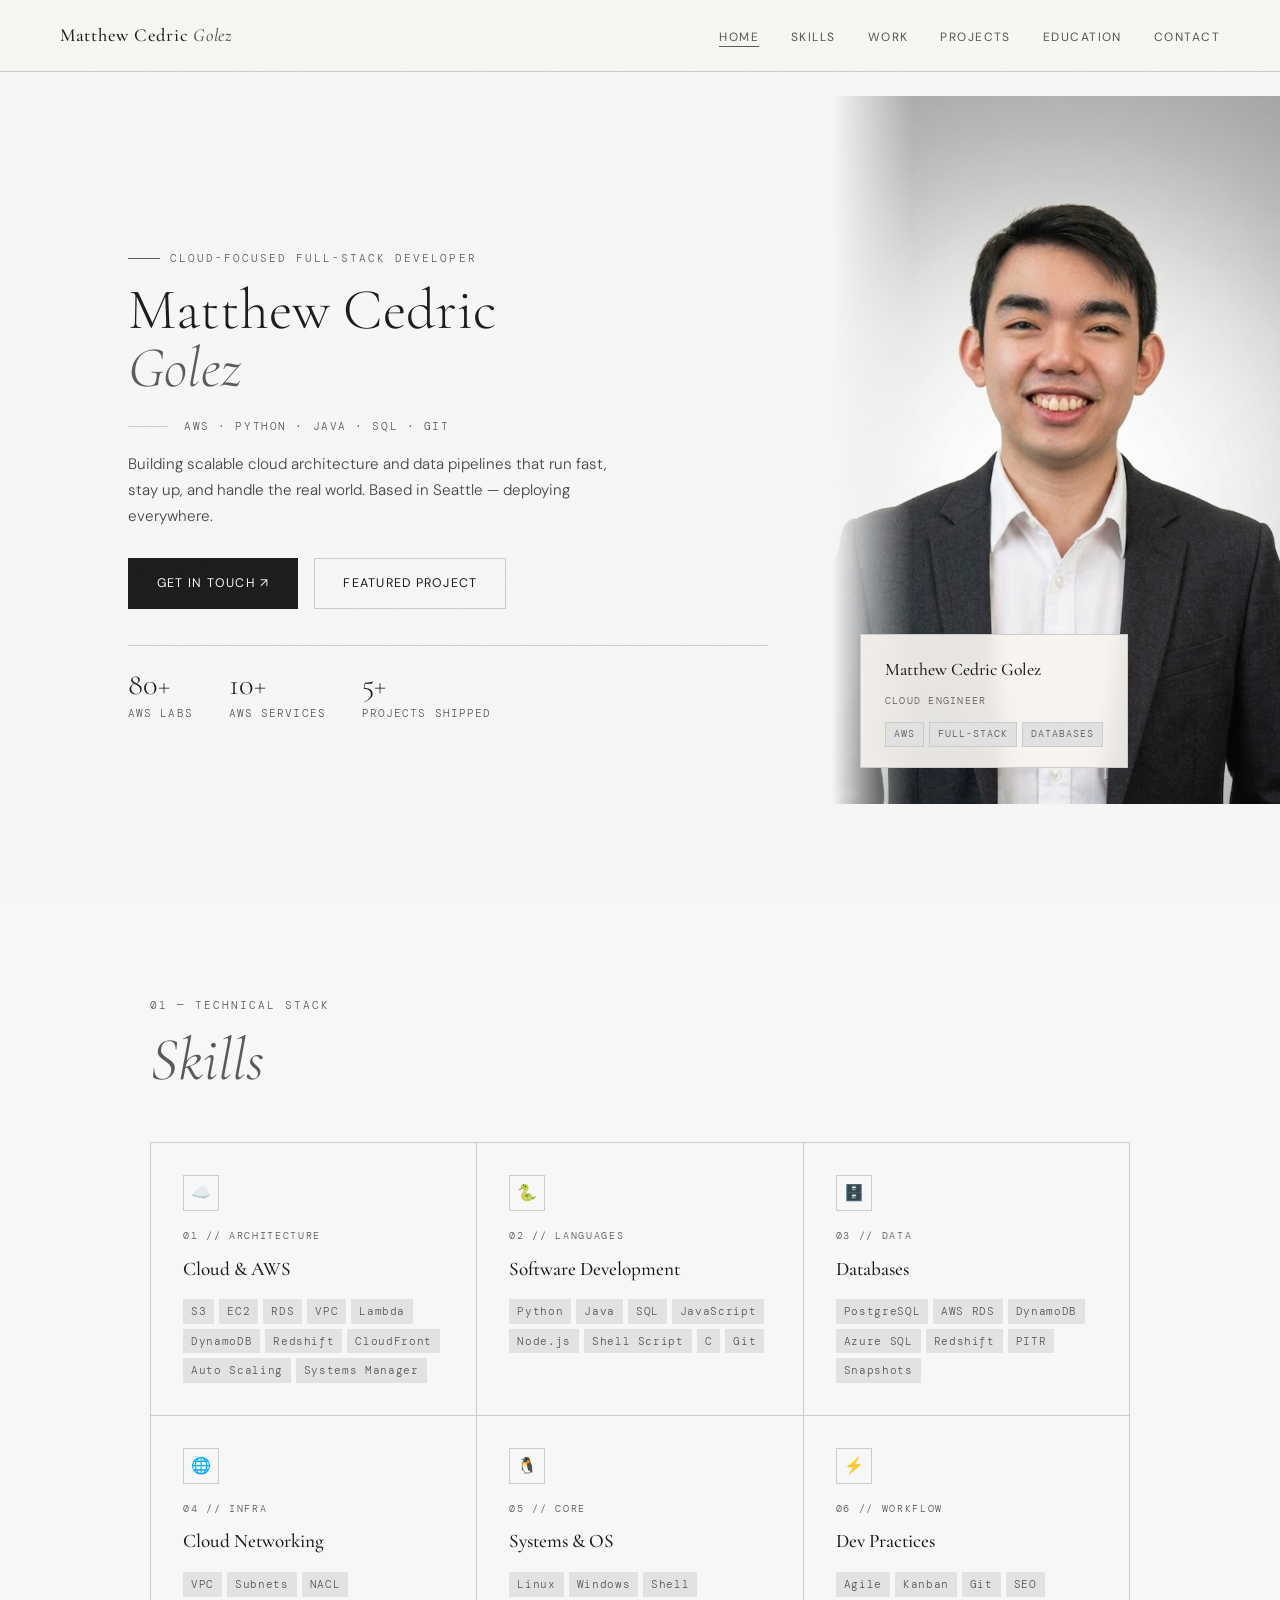
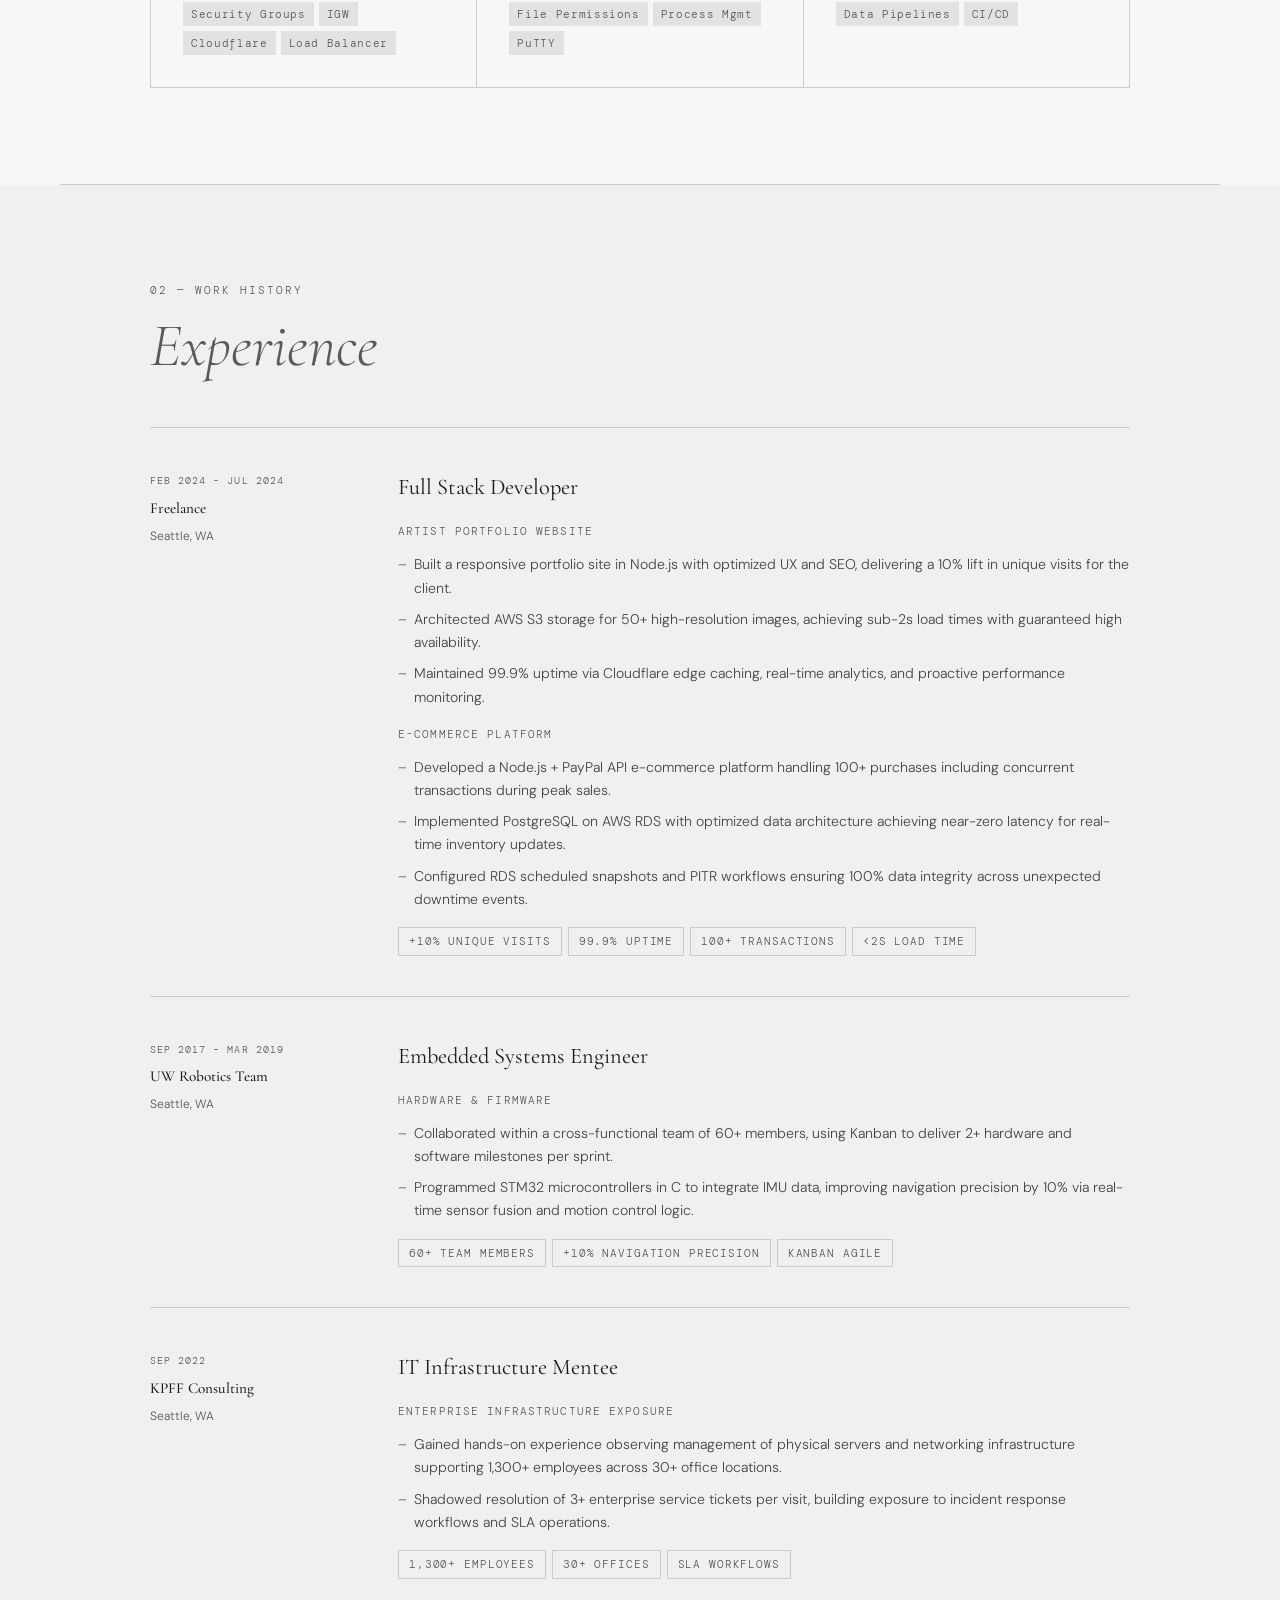
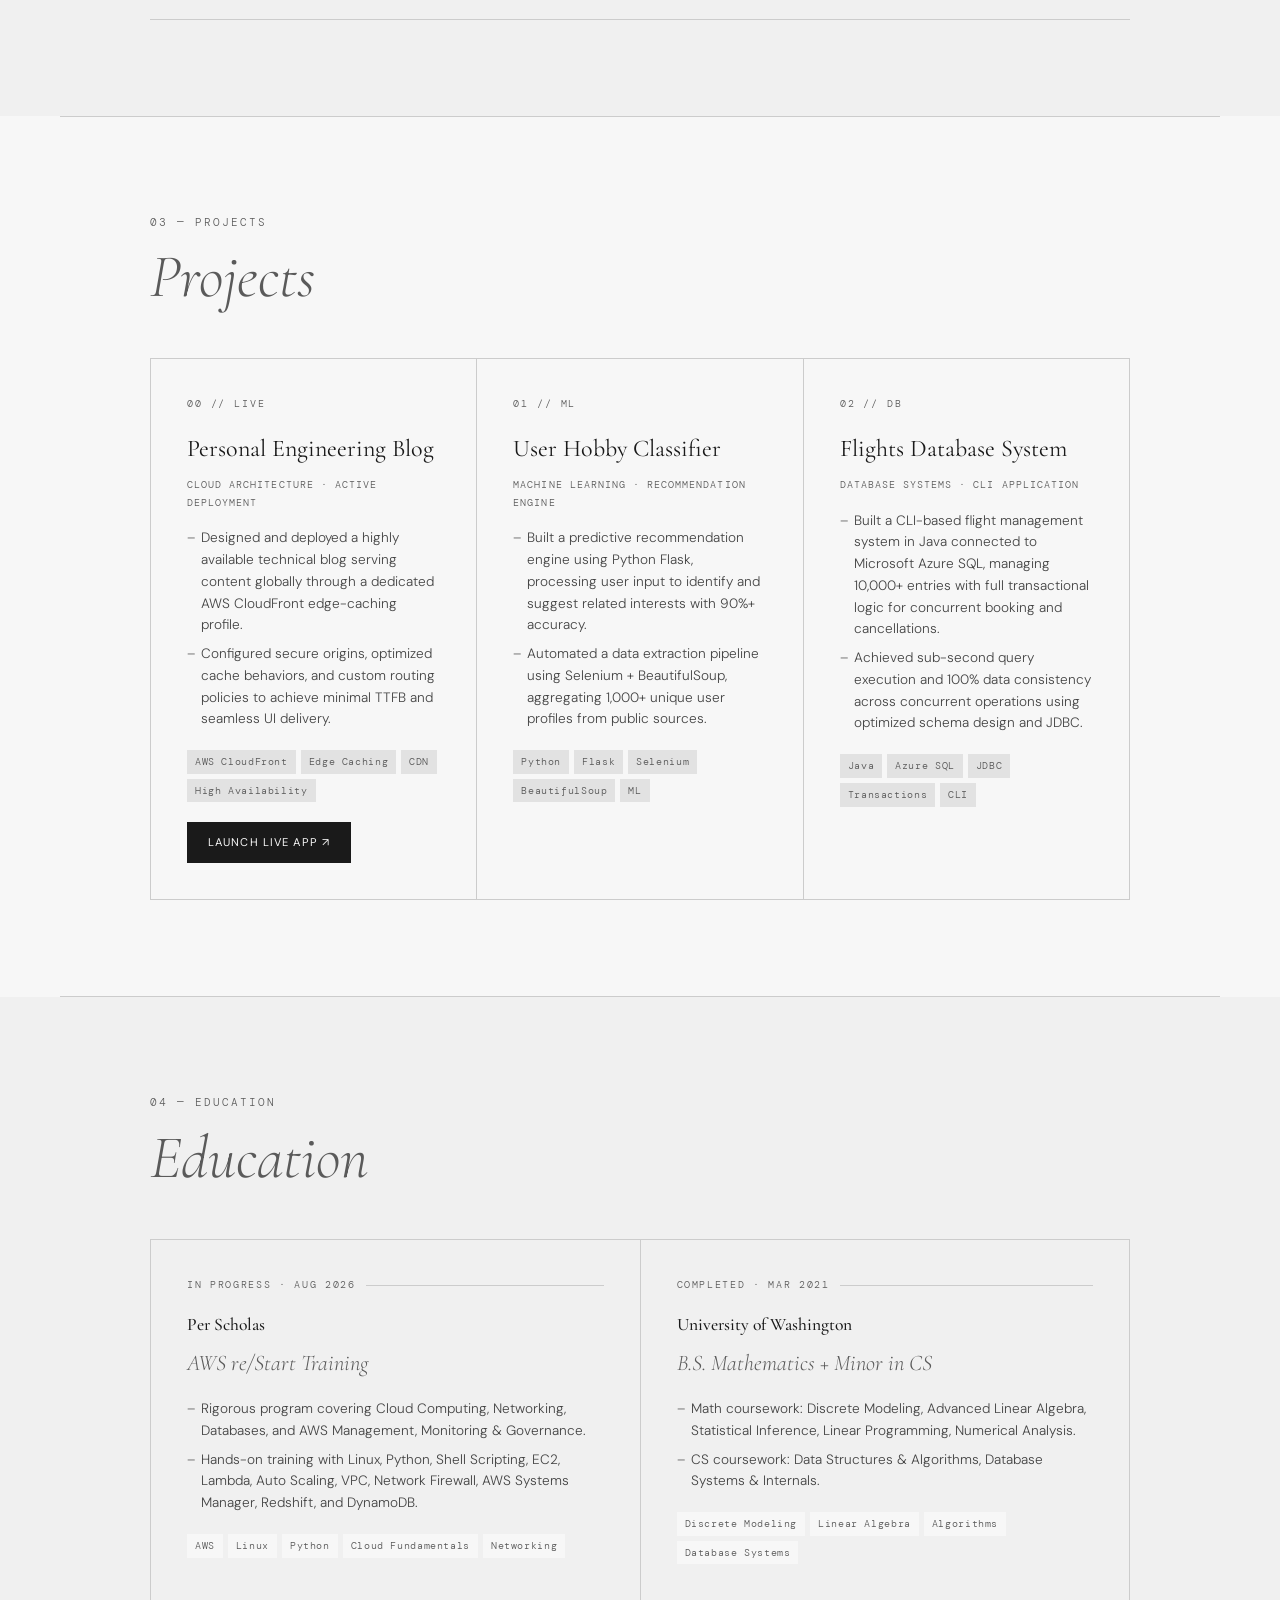
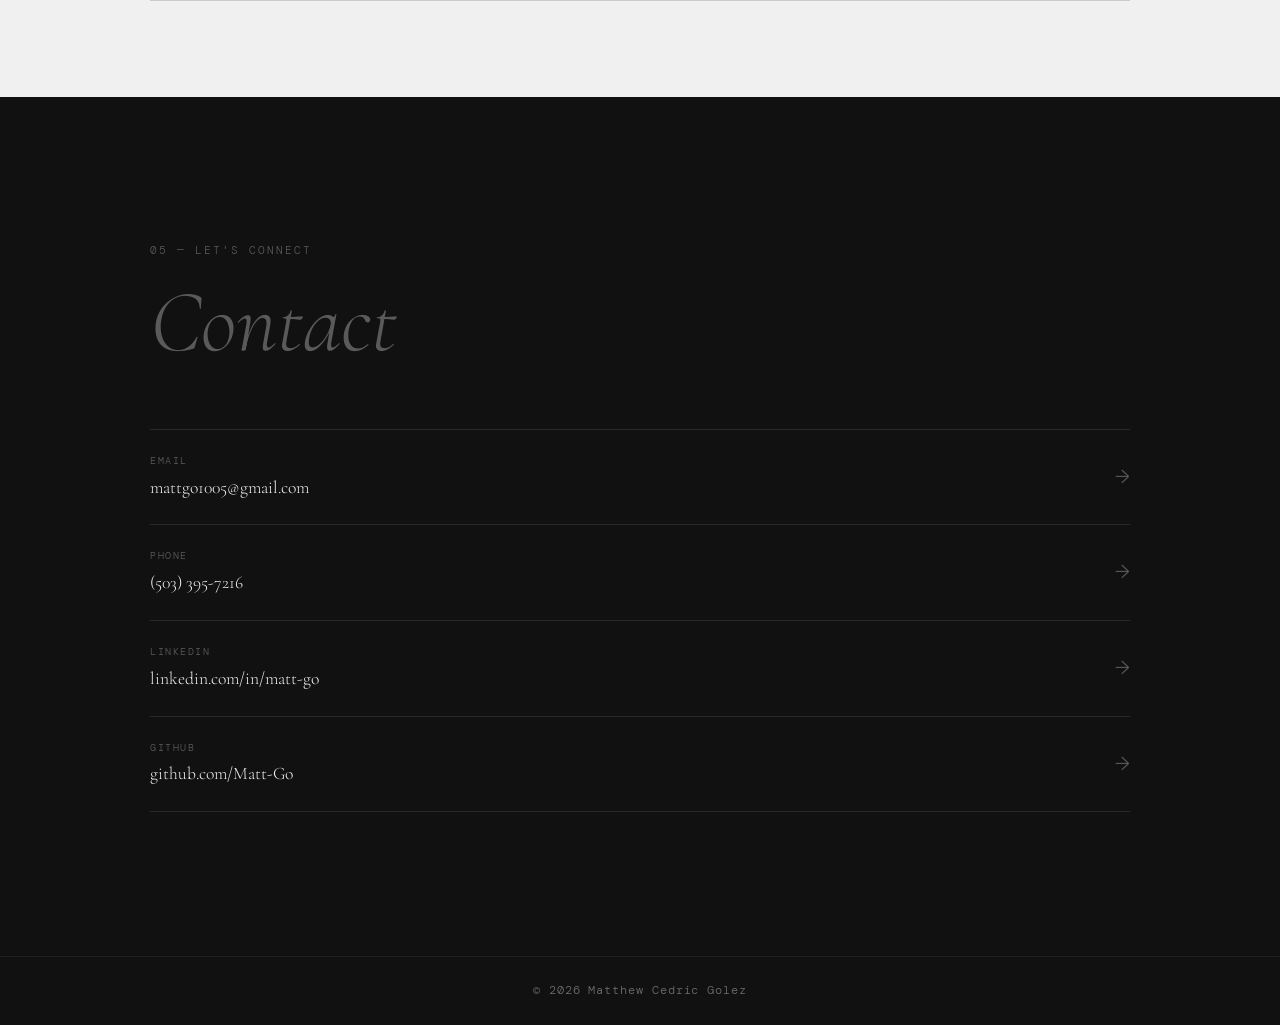
==== commit 716b4bbb: "Refactor portfolio to Single-Page Application (SPA) and fix audit issues" ====
--- a/index.html
+++ b/index.html
@@ -8,921 +8,7 @@
   <link rel="preconnect" href="https://fonts.googleapis.com">
   <link href="https://fonts.googleapis.com/css2?family=Cormorant+Garamond:ital,wght@0,300;0,400;0,500;0,600;1,300;1,400;1,500&family=DM+Sans:wght@300;400;500&family=DM+Mono:wght@300;400&display=swap" rel="stylesheet">
 
-  <style>
-    /* ─── Design Tokens ─────────────────────────────── */
-    :root {
-      --beige:        #F0F0F0;
-      --beige-mid:    #E2E2E2;
-      --beige-dark:   #CCCCCC;
-      --cream:        #F7F7F7;
-      --bark:         #1A1A1A;
-      --bark-light:   #555555;
-      --clay:         #888888;
-      --clay-dark:    #666666;
-      --sage:         #888888;
-      --rust:         #444444;
-      --ink:          #0D0D0D;
-      --ink-soft:     #444444;
-
-      --serif:        'Cormorant Garamond', Georgia, serif;
-      --sans:         'DM Sans', sans-serif;
-      --mono:         'DM Mono', monospace;
-
-      --max-w:        1100px;
-      --nav-h:        72px;
-      --gap:          clamp(48px, 8vw, 96px);
-    }
-
-    /* ─── Reset & Base ──────────────────────────────── */
-    *, *::before, *::after { box-sizing: border-box; margin: 0; padding: 0; }
-
-    html { scroll-behavior: smooth; font-size: 16px; }
-
-    body {
-      background-color: var(--cream);
-      color: var(--ink);
-      font-family: var(--sans);
-      font-weight: 300;
-      line-height: 1.7;
-      overflow-x: hidden;
-    }
-
-    /* Subtle paper grain texture */
-    body::before {
-      content: '';
-      position: fixed;
-      inset: 0;
-      background-image: url("data:image/svg+xml,%3Csvg xmlns='http://www.w3.org/2000/svg' width='300' height='300'%3E%3Cfilter id='n'%3E%3CfeTurbulence type='fractalNoise' baseFrequency='0.65' numOctaves='3' stitchTiles='stitch'/%3E%3CfeColorMatrix type='saturate' values='0'/%3E%3C/filter%3E%3Crect width='300' height='300' filter='url(%23n)' opacity='0.04'/%3E%3C/svg%3E");
-      pointer-events: none;
-      z-index: 9999;
-    }
-
-    a { color: inherit; text-decoration: none; }
-    ul { list-style: none; }
-    img { display: block; max-width: 100%; }
-
-    /* ─── Layout helpers ────────────────────────────── */
-    .container {
-      max-width: var(--max-w);
-      margin: 0 auto;
-      padding: 0 clamp(20px, 5vw, 60px);
-    }
-
-    /* ─── Navigation ─────────────────────────────────── */
-    nav {
-      position: fixed;
-      top: 0; left: 0; right: 0;
-      z-index: 100;
-      height: var(--nav-h);
-      background: rgba(250, 247, 242, 0.88);
-      backdrop-filter: blur(12px);
-      border-bottom: 1px solid var(--beige-dark);
-      display: flex;
-      align-items: center;
-      justify-content: space-between;
-      padding: 0 clamp(20px, 5vw, 60px);
-    }
-
-    .nav-logo {
-      font-family: var(--serif);
-      font-size: 1.15rem;
-      font-weight: 500;
-      letter-spacing: 0.04em;
-      color: var(--bark);
-    }
-
-    .nav-logo em {
-      font-style: italic;
-      color: var(--clay);
-    }
-
-    .nav-links {
-      display: flex;
-      gap: 32px;
-      align-items: center;
-    }
-
-    .nav-links a {
-      font-size: 0.75rem;
-      font-weight: 400;
-      letter-spacing: 0.12em;
-      text-transform: uppercase;
-      color: var(--bark-light);
-      transition: color 0.2s;
-      position: relative;
-    }
-
-    .nav-links a::after {
-      content: '';
-      position: absolute;
-      bottom: -2px; left: 0;
-      width: 0; height: 1px;
-      background: var(--clay);
-      transition: width 0.25s ease;
-    }
-
-    .nav-links a:hover { color: var(--clay); }
-    .nav-links a:hover::after { width: 100%; }
-    .nav-links a.active { color: var(--clay); }
-    .nav-links a.active::after { width: 100%; }
-
-    @keyframes pulse {
-      0%, 100% { opacity: 1; transform: scale(1); }
-      50% { opacity: 0.5; transform: scale(0.85); }
-    }
-
-    /* ─── Section shared ─────────────────────────────── */
-    section {
-      padding: var(--gap) 0;
-    }
-
-    .section-label {
-      font-family: var(--mono);
-      font-size: 0.7rem;
-      letter-spacing: 0.18em;
-      text-transform: uppercase;
-      color: var(--clay);
-      margin-bottom: 12px;
-    }
-
-    .section-title {
-      font-family: var(--serif);
-      font-size: clamp(2.2rem, 5vw, 3.8rem);
-      font-weight: 400;
-      line-height: 1.1;
-      color: var(--bark);
-      margin-bottom: 48px;
-    }
-
-    .section-title em {
-      font-style: italic;
-      font-weight: 300;
-      color: var(--clay);
-    }
-
-    /* ─── Reveal animation ───────────────────────────── */
-    .reveal {
-      opacity: 0;
-      transform: translateY(22px);
-      transition: opacity 0.65s ease, transform 0.65s ease;
-    }
-
-    .reveal.in-view {
-      opacity: 1;
-      transform: translateY(0);
-    }
-
-    /* ─── HERO ───────────────────────────────────────── */
-    #hero {
-      height: 100vh;
-      max-height: 100vh;
-      display: grid;
-      grid-template-columns: 1.3fr 0.7fr;
-      position: relative;
-      overflow: hidden;
-    }
-
-    .hero-left {
-      display: flex;
-      flex-direction: column;
-      justify-content: center;
-      padding: calc(var(--nav-h) + 40px) clamp(24px, 5vw, 64px) 40px clamp(80px, 15vw, 200px);
-      background: var(--cream);
-      position: relative;
-      z-index: 1;
-      overflow: hidden;
-    }
-
-    .hero-right {
-      position: relative;
-      background: var(--beige-mid);
-      overflow: hidden;
-    }
-
-    .hero-right img {
-      width: 100%;
-      height: 115%;
-      object-fit: cover;
-      object-position: center top;
-      display: block;
-      filter: none;
-    }
-
-    /* Gradient fade on left edge of photo */
-    .hero-right::before {
-      content: '';
-      position: absolute;
-      inset: 0;
-      background: linear-gradient(to right, var(--cream) 0%, transparent 18%);
-      z-index: 1;
-      pointer-events: none;
-    }
-
-    /* Info card overlay at bottom of photo */
-    .hero-card {
-      position: absolute;
-      bottom: 36px;
-      left: 28px;
-      z-index: 2;
-      background: rgba(250, 247, 242, 0.92);
-      backdrop-filter: blur(8px);
-      border: 1px solid var(--beige-dark);
-      padding: 20px 24px;
-      display: flex;
-      flex-direction: column;
-      gap: 8px;
-      min-width: 220px;
-    }
-
-    .card-name {
-      font-family: var(--serif);
-      font-size: 1.1rem;
-      font-weight: 500;
-      color: var(--bark);
-    }
-
-    .card-role {
-      font-size: 0.65rem;
-      letter-spacing: 0.12em;
-      text-transform: uppercase;
-      color: var(--clay);
-      font-family: var(--mono);
-    }
-
-    .card-tags {
-      display: flex;
-      flex-wrap: wrap;
-      gap: 5px;
-      margin-top: 4px;
-    }
-
-    .card-tag {
-      background: var(--beige-mid);
-      border: 1px solid var(--beige-dark);
-      padding: 3px 8px;
-      font-size: 0.62rem;
-      letter-spacing: 0.1em;
-      text-transform: uppercase;
-      color: var(--bark-light);
-      font-family: var(--mono);
-    }
-
-    .hero-eyebrow {
-      font-family: var(--mono);
-      font-size: 0.7rem;
-      letter-spacing: 0.18em;
-      text-transform: uppercase;
-      color: var(--clay);
-      margin-bottom: 14px;
-      display: flex;
-      align-items: center;
-      gap: 10px;
-    }
-
-    .hero-eyebrow::before {
-      content: '';
-      display: inline-block;
-      width: 32px; height: 1px;
-      background: var(--clay);
-    }
-
-    .hero-name {
-      font-family: var(--serif);
-      font-size: clamp(2.6rem, 4.5vw, 5.2rem);
-      font-weight: 300;
-      line-height: 1.0;
-      color: var(--bark);
-      margin-bottom: 20px;
-    }
-
-    .hero-name em {
-      font-style: italic;
-      color: var(--clay);
-      display: block;
-    }
-
-    .hero-title-row {
-      display: flex;
-      align-items: center;
-      gap: 16px;
-      margin-bottom: 16px;
-    }
-
-    .hero-divider {
-      width: 40px; height: 1px;
-      background: var(--beige-dark);
-    }
-
-    .hero-stack {
-      font-family: var(--mono);
-      font-size: 0.7rem;
-      letter-spacing: 0.14em;
-      text-transform: uppercase;
-      color: var(--bark-light);
-    }
-
-    .hero-summary {
-      font-size: 0.95rem;
-      font-weight: 300;
-      color: var(--ink-soft);
-      max-width: 480px;
-      margin-bottom: 28px;
-      line-height: 1.7;
-    }
-
-    .hero-cta {
-      display: flex;
-      gap: 16px;
-      flex-wrap: wrap;
-      margin-bottom: 36px;
-    }
-
-    /* Stats bar */
-    .hero-stats {
-      display: flex;
-      gap: 36px;
-      padding-top: 24px;
-      border-top: 1px solid var(--beige-dark);
-    }
-
-    .hero-stat-item {}
-
-    .hero-stat-number {
-      font-family: var(--serif);
-      font-size: 1.9rem;
-      font-weight: 300;
-      color: var(--bark);
-      line-height: 1;
-      margin-bottom: 4px;
-    }
-
-    .hero-stat-number span {
-      color: var(--clay);
-      font-style: italic;
-    }
-
-    .hero-stat-label {
-      font-size: 0.68rem;
-      font-family: var(--mono);
-      letter-spacing: 0.1em;
-      text-transform: uppercase;
-      color: var(--bark-light);
-    }
-
-    .btn-primary {
-      display: inline-flex;
-      align-items: center;
-      gap: 8px;
-      background: var(--bark);
-      color: var(--cream);
-      padding: 14px 28px;
-      font-size: 0.78rem;
-      font-family: var(--sans);
-      font-weight: 400;
-      letter-spacing: 0.1em;
-      text-transform: uppercase;
-      border: 1.5px solid var(--bark);
-      transition: background 0.25s, color 0.25s;
-    }
-
-    .btn-primary:hover {
-      background: var(--clay);
-      border-color: var(--clay);
-    }
-
-    .btn-outline {
-      display: inline-flex;
-      align-items: center;
-      gap: 8px;
-      background: transparent;
-      color: var(--bark);
-      padding: 14px 28px;
-      font-size: 0.78rem;
-      font-family: var(--sans);
-      font-weight: 400;
-      letter-spacing: 0.1em;
-      text-transform: uppercase;
-      border: 1.5px solid var(--beige-dark);
-      transition: border-color 0.25s, color 0.25s;
-    }
-
-    .btn-outline:hover {
-      border-color: var(--bark);
-      color: var(--clay);
-    }
-
-    /* ─── Divider ─────────────────────────────────── */
-    .divider {
-      height: 1px;
-      background: var(--beige-dark);
-      margin: 0 clamp(20px, 5vw, 60px);
-    }
-
-    /* ─── Skills ─────────────────────────────────── */
-    #skills {
-      background: var(--cream);
-    }
-
-    .skills-grid {
-      display: grid;
-      grid-template-columns: repeat(3, 1fr);
-      gap: 1px;
-      background: var(--beige-dark);
-      border: 1px solid var(--beige-dark);
-    }
-
-    .skill-block {
-      background: var(--cream);
-      padding: 32px;
-      transition: background 0.2s;
-    }
-
-    .skill-block:hover { background: var(--beige); }
-
-    .skill-icon {
-      width: 36px; height: 36px;
-      display: flex;
-      align-items: center;
-      justify-content: center;
-      border: 1px solid var(--beige-dark);
-      margin-bottom: 16px;
-      font-size: 1rem;
-    }
-
-    .skill-category {
-      font-family: var(--mono);
-      font-size: 0.65rem;
-      letter-spacing: 0.16em;
-      text-transform: uppercase;
-      color: var(--clay);
-      margin-bottom: 8px;
-    }
-
-    .skill-name {
-      font-family: var(--serif);
-      font-size: 1.2rem;
-      font-weight: 500;
-      color: var(--bark);
-      margin-bottom: 14px;
-    }
-
-    .skill-tags {
-      display: flex;
-      flex-wrap: wrap;
-      gap: 5px;
-    }
-
-    .skill-tag {
-      font-size: 0.68rem;
-      font-family: var(--mono);
-      color: var(--bark-light);
-      background: var(--beige-mid);
-      padding: 3px 8px;
-      letter-spacing: 0.06em;
-    }
-
-    /* ─── Experience ───────────────────────────────── */
-    #experience {
-      background: var(--beige);
-    }
-
-    .exp-list {
-      display: flex;
-      flex-direction: column;
-      gap: 0;
-    }
-
-    .exp-item {
-      display: grid;
-      grid-template-columns: 200px 1fr;
-      gap: 48px;
-      padding: 40px 0;
-      border-bottom: 1px solid var(--beige-dark);
-    }
-
-    .exp-item:first-child {
-      border-top: 1px solid var(--beige-dark);
-    }
-
-    .exp-meta {
-      padding-top: 4px;
-    }
-
-    .exp-date {
-      font-family: var(--mono);
-      font-size: 0.65rem;
-      letter-spacing: 0.1em;
-      color: var(--clay);
-      text-transform: uppercase;
-      margin-bottom: 6px;
-    }
-
-    .exp-company {
-      font-family: var(--serif);
-      font-size: 0.95rem;
-      font-weight: 500;
-      color: var(--bark);
-      margin-bottom: 4px;
-    }
-
-    .exp-location {
-      font-size: 0.75rem;
-      color: var(--bark-light);
-    }
-
-    .exp-content {}
-
-    .exp-role {
-      font-family: var(--serif);
-      font-size: 1.4rem;
-      font-weight: 400;
-      color: var(--bark);
-      margin-bottom: 6px;
-    }
-
-    .exp-project {
-      font-family: var(--mono);
-      font-size: 0.7rem;
-      letter-spacing: 0.1em;
-      color: var(--clay);
-      text-transform: uppercase;
-      margin-bottom: 12px;
-      margin-top: 16px;
-    }
-
-    .exp-project:first-of-type { margin-top: 0; }
-
-    .exp-bullets {
-      display: flex;
-      flex-direction: column;
-      gap: 8px;
-      margin-bottom: 12px;
-    }
-
-    .exp-bullets li {
-      font-size: 0.88rem;
-      color: var(--ink-soft);
-      line-height: 1.65;
-      padding-left: 16px;
-      position: relative;
-    }
-
-    .exp-bullets li::before {
-      content: '–';
-      position: absolute;
-      left: 0;
-      color: var(--clay);
-    }
-
-    .exp-chips {
-      display: flex;
-      flex-wrap: wrap;
-      gap: 6px;
-      margin-top: 16px;
-    }
-
-    .exp-chip {
-      background: transparent;
-      border: 1px solid var(--beige-dark);
-      padding: 4px 10px;
-      font-size: 0.68rem;
-      letter-spacing: 0.08em;
-      text-transform: uppercase;
-      color: var(--bark-light);
-      font-family: var(--mono);
-    }
-
-    /* ─── Projects ─────────────────────────────────── */
-    #projects {
-      background: var(--cream);
-    }
-
-    .projects-grid {
-      display: grid;
-      grid-template-columns: 1fr 1fr;
-      gap: 1px;
-      background: var(--beige-dark);
-      border: 1px solid var(--beige-dark);
-    }
-
-    .project-card {
-      background: var(--cream);
-      padding: 36px;
-      transition: background 0.2s;
-    }
-
-    .project-card:hover { background: var(--beige); }
-
-    .project-number {
-      font-family: var(--mono);
-      font-size: 0.65rem;
-      letter-spacing: 0.18em;
-      color: var(--clay);
-      margin-bottom: 16px;
-    }
-
-    .project-title {
-      font-family: var(--serif);
-      font-size: 1.5rem;
-      font-weight: 400;
-      color: var(--bark);
-      margin-bottom: 6px;
-    }
-
-    .project-sub {
-      font-family: var(--mono);
-      font-size: 0.65rem;
-      letter-spacing: 0.1em;
-      text-transform: uppercase;
-      color: var(--clay);
-      margin-bottom: 16px;
-    }
-
-    .project-bullets {
-      display: flex;
-      flex-direction: column;
-      gap: 7px;
-      margin-bottom: 20px;
-    }
-
-    .project-bullets li {
-      font-size: 0.85rem;
-      color: var(--ink-soft);
-      line-height: 1.6;
-      padding-left: 14px;
-      position: relative;
-    }
-
-    .project-bullets li::before {
-      content: '–';
-      position: absolute;
-      left: 0;
-      color: var(--clay);
-    }
-
-    .project-tags {
-      display: flex;
-      flex-wrap: wrap;
-      gap: 5px;
-    }
-
-    .project-tag {
-      font-size: 0.65rem;
-      font-family: var(--mono);
-      color: var(--bark-light);
-      background: var(--beige-mid);
-      padding: 3px 8px;
-      letter-spacing: 0.06em;
-    }
-
-    /* ─── Education ─────────────────────────────────── */
-    #education {
-      background: var(--beige);
-    }
-
-    .edu-grid {
-      display: grid;
-      grid-template-columns: 1fr 1fr;
-      gap: 1px;
-      background: var(--beige-dark);
-      border: 1px solid var(--beige-dark);
-    }
-
-    .edu-card {
-      background: var(--beige);
-      padding: 36px;
-    }
-
-    .edu-period {
-      font-family: var(--mono);
-      font-size: 0.65rem;
-      letter-spacing: 0.16em;
-      text-transform: uppercase;
-      color: var(--clay);
-      margin-bottom: 16px;
-      display: flex;
-      align-items: center;
-      gap: 10px;
-    }
-
-    .edu-period::after {
-      content: '';
-      flex: 1;
-      height: 1px;
-      background: var(--beige-dark);
-    }
-
-    .edu-school {
-      font-family: var(--serif);
-      font-size: 1.1rem;
-      font-weight: 500;
-      color: var(--bark);
-      margin-bottom: 4px;
-    }
-
-    .edu-degree {
-      font-family: var(--serif);
-      font-size: 1.4rem;
-      font-weight: 300;
-      font-style: italic;
-      color: var(--clay);
-      margin-bottom: 16px;
-    }
-
-    .edu-bullets {
-      display: flex;
-      flex-direction: column;
-      gap: 7px;
-      margin-bottom: 20px;
-    }
-
-    .edu-bullets li {
-      font-size: 0.85rem;
-      color: var(--ink-soft);
-      line-height: 1.6;
-      padding-left: 14px;
-      position: relative;
-    }
-
-    .edu-bullets li::before {
-      content: '–';
-      position: absolute;
-      left: 0;
-      color: var(--clay);
-    }
-
-    .edu-tags {
-      display: flex;
-      flex-wrap: wrap;
-      gap: 5px;
-    }
-
-    .edu-tag {
-      font-size: 0.65rem;
-      font-family: var(--mono);
-      color: var(--bark-light);
-      background: var(--cream);
-      padding: 3px 8px;
-      letter-spacing: 0.06em;
-    }
-
-    /* ─── Contact ─────────────────────────────────── */
-    #contact {
-      background: #111111;
-      color: var(--cream);
-      padding: calc(var(--gap) * 1.5) 0;
-    }
-
-    .contact-inner {
-      max-width: var(--max-w);
-      margin: 0 auto;
-      padding: 0 clamp(20px, 5vw, 60px);
-    }
-
-    .contact-eyebrow {
-      font-family: var(--mono);
-      font-size: 0.7rem;
-      letter-spacing: 0.18em;
-      text-transform: uppercase;
-      color: var(--clay);
-      margin-bottom: 16px;
-    }
-
-    .contact-headline {
-      font-family: var(--serif);
-      font-size: clamp(2.5rem, 7vw, 5.5rem);
-      font-weight: 300;
-      line-height: 1.05;
-      color: var(--beige);
-      margin-bottom: 60px;
-    }
-
-    .contact-headline em {
-      font-style: italic;
-      color: var(--clay);
-    }
-
-    .contact-rows {
-      display: flex;
-      flex-direction: column;
-      border-top: 1px solid rgba(255,255,255,0.1);
-    }
-
-    .contact-row {
-      display: flex;
-      align-items: center;
-      justify-content: space-between;
-      padding: 22px 0;
-      border-bottom: 1px solid rgba(255,255,255,0.1);
-      transition: padding-left 0.25s;
-    }
-
-    .contact-row:hover {
-      padding-left: 12px;
-    }
-
-    .contact-row-left {
-      display: flex;
-      flex-direction: column;
-      gap: 3px;
-    }
-
-    .contact-row-label {
-      font-family: var(--mono);
-      font-size: 0.65rem;
-      letter-spacing: 0.15em;
-      text-transform: uppercase;
-      color: var(--clay);
-    }
-
-    .contact-row-value {
-      font-family: var(--serif);
-      font-size: 1.1rem;
-      color: var(--beige);
-    }
-
-    .contact-row-arrow {
-      color: var(--clay);
-      font-size: 1.2rem;
-      transition: transform 0.25s;
-    }
-
-    .contact-row:hover .contact-row-arrow { transform: translateX(6px); }
-
-    /* ─── Footer ─────────────────────────────────── */
-    footer {
-      background: #111111;
-      border-top: 1px solid rgba(255,255,255,0.06);
-      padding: 24px clamp(20px, 5vw, 60px);
-      display: flex;
-      justify-content: center;
-      align-items: center;
-    }
-
-    .footer-copy {
-      font-size: 0.72rem;
-      color: rgba(250,247,242,0.4);
-      font-family: var(--mono);
-      letter-spacing: 0.08em;
-    }
-
-    .footer-coords {
-      font-size: 0.72rem;
-      color: rgba(250,247,242,0.3);
-      font-family: var(--mono);
-      letter-spacing: 0.08em;
-    }
-
-    /* ─── Responsive ─────────────────────────────── */
-    @media (max-width: 900px) {
-      #hero {
-        grid-template-columns: 1fr;
-        grid-template-rows: auto 50vh;
-      }
-
-      .hero-left {
-        padding: calc(var(--nav-h) + 40px) clamp(20px, 5vw, 40px) 40px;
-      }
-
-      .hero-right::before {
-        background: linear-gradient(to bottom, var(--cream) 0%, transparent 20%);
-      }
-
-      .skills-grid {
-        grid-template-columns: repeat(2, 1fr);
-      }
-
-      .feature-cell.wide {
-        grid-template-columns: 1fr;
-        gap: 24px;
-      }
-
-      .feature-grid {
-        grid-template-columns: 1fr;
-      }
-
-      .projects-grid {
-        grid-template-columns: 1fr;
-      }
-
-      .edu-grid {
-        grid-template-columns: 1fr;
-      }
-
-      .exp-item {
-        grid-template-columns: 1fr;
-        gap: 12px;
-      }
-
-      .nav-links { display: none; }
-    }
-
-    @media (max-width: 600px) {
-      .skills-grid {
-        grid-template-columns: 1fr;
-      }
-    }
-  </style>
+  <link rel="stylesheet" href="assets/css/styles.css">
 </head>
 
 <body>
@@ -930,6 +16,7 @@
   <!-- ── Navigation ──────────────────────────── -->
   <nav>
     <div class="nav-logo">Matthew Cedric <em>Golez</em></div>
+    <button class="menu-btn" aria-label="Toggle Navigation">Menu</button>
     <ul class="nav-links">
       <li><a href="#hero" class="active">Home</a></li>
       <li><a href="#skills">Skills</a></li>
@@ -938,7 +25,6 @@
       <li><a href="#education">Education</a></li>
       <li><a href="#contact">Contact</a></li>
     </ul>
-
   </nav>
 
   <main>
@@ -1171,7 +257,7 @@
         <h2 class="section-title reveal"><em>Projects</em></h2>
 
         <div class="projects-grid">
-          <div class="project-card reveal">
+          <div class="project-card reveal" id="featured-project">
             <div class="project-number">00 // LIVE</div>
             <div class="project-title">Personal Engineering Blog</div>
             <div class="project-sub">Cloud Architecture · Active Deployment</div>
@@ -1317,45 +403,8 @@
     <div class="footer-copy">© 2026 Matthew Cedric Golez</div>
   </footer>
 
-  <script>
-    // ── Scroll reveal ─────────────────────────────
-    const revealEls = document.querySelectorAll('.reveal');
-
-    const observer = new IntersectionObserver((entries) => {
-      entries.forEach((entry, i) => {
-        if (entry.isIntersecting) {
-          setTimeout(() => {
-            entry.target.classList.add('in-view');
-          }, (i % 4) * 80);
-          observer.unobserve(entry.target);
-        }
-      });
-    }, { threshold: 0.1, rootMargin: '0px 0px -40px 0px' });
-
-    revealEls.forEach(el => observer.observe(el));
-
-    // ── Active nav link on scroll ─────────────────
-    const sections = document.querySelectorAll('section[id]');
-    const navLinks = document.querySelectorAll('.nav-links a');
-
-    window.addEventListener('scroll', () => {
-      let current = '';
-      sections.forEach(section => {
-        const sectionTop = section.offsetTop - 100;
-        if (window.scrollY >= sectionTop) current = section.getAttribute('id');
-      });
-
-      navLinks.forEach(a => {
-        a.classList.remove('active');
-        if (a.getAttribute('href') === '#' + current) a.classList.add('active');
-      });
-    }, { passive: true });
-
-    // ── Stagger skill blocks ──────────────────────
-    document.querySelectorAll('.skill-block, .project-card, .edu-card').forEach((el, i) => {
-      el.style.transitionDelay = (i % 3) * 0.07 + 's';
-    });
-  </script>
+  <script src="assets/js/scripts.js"></script>
 
 </body>
 </html>
+
--- a/assets/css/styles.css
+++ b/assets/css/styles.css
@@ -0,0 +1,965 @@
+    /* ─── Design Tokens ─────────────────────────────── */
+    :root {
+      --beige:        #F0F0F0;
+      --beige-mid:    #E2E2E2;
+      --beige-dark:   #CCCCCC;
+      --cream:        #F7F7F7;
+      --bark:         #1A1A1A;
+      --bark-light:   #555555;
+      --clay:         #5A5A5A;
+      --clay-dark:    #666666;
+      --sage:         #888888;
+      --rust:         #444444;
+      --ink:          #0D0D0D;
+      --ink-soft:     #444444;
+
+      --serif:        'Cormorant Garamond', Georgia, serif;
+      --sans:         'DM Sans', sans-serif;
+      --mono:         'DM Mono', monospace;
+
+      --max-w:        1100px;
+      --nav-h:        72px;
+      --gap:          clamp(48px, 8vw, 96px);
+    }
+
+    /* ─── Reset & Base ──────────────────────────────── */
+    *, *::before, *::after { box-sizing: border-box; margin: 0; padding: 0; }
+
+    html { scroll-behavior: smooth; font-size: 16px; }
+
+    body {
+      background-color: var(--cream);
+      color: var(--ink);
+      font-family: var(--sans);
+      font-weight: 300;
+      line-height: 1.7;
+      overflow-x: hidden;
+    }
+
+    /* Subtle paper grain texture */
+    body::before {
+      content: '';
+      position: fixed;
+      inset: 0;
+      background-image: url("data:image/svg+xml,%3Csvg xmlns='http://www.w3.org/2000/svg' width='300' height='300'%3E%3Cfilter id='n'%3E%3CfeTurbulence type='fractalNoise' baseFrequency='0.65' numOctaves='3' stitchTiles='stitch'/%3E%3CfeColorMatrix type='saturate' values='0'/%3E%3C/filter%3E%3Crect width='300' height='300' filter='url(%23n)' opacity='0.04'/%3E%3C/svg%3E");
+      pointer-events: none;
+      z-index: 9999;
+    }
+
+    a { color: inherit; text-decoration: none; }
+    ul { list-style: none; }
+    img { display: block; max-width: 100%; }
+
+    /* ─── Layout helpers ────────────────────────────── */
+    .container {
+      max-width: var(--max-w);
+      margin: 0 auto;
+      padding: 0 clamp(20px, 5vw, 60px);
+    }
+
+    /* ─── Navigation ─────────────────────────────────── */
+    nav {
+      position: fixed;
+      top: 0; left: 0; right: 0;
+      z-index: 100;
+      height: var(--nav-h);
+      background: rgba(250, 247, 242, 0.88);
+      backdrop-filter: blur(12px);
+      border-bottom: 1px solid var(--beige-dark);
+      display: flex;
+      align-items: center;
+      justify-content: space-between;
+      padding: 0 clamp(20px, 5vw, 60px);
+    }
+
+    .nav-logo {
+      font-family: var(--serif);
+      font-size: 1.15rem;
+      font-weight: 500;
+      letter-spacing: 0.04em;
+      color: var(--bark);
+    }
+
+    .nav-logo em {
+      font-style: italic;
+      color: var(--clay);
+    }
+
+    .nav-links {
+      display: flex;
+      gap: 32px;
+      align-items: center;
+    }
+
+    .nav-links a {
+      font-size: 0.75rem;
+      font-weight: 400;
+      letter-spacing: 0.12em;
+      text-transform: uppercase;
+      color: var(--bark-light);
+      transition: color 0.2s;
+      position: relative;
+    }
+
+    .nav-links a::after {
+      content: '';
+      position: absolute;
+      bottom: -2px; left: 0;
+      width: 0; height: 1px;
+      background: var(--clay);
+      transition: width 0.25s ease;
+    }
+
+    .nav-links a:hover { color: var(--clay); }
+    .nav-links a:hover::after { width: 100%; }
+    .nav-links a.active { color: var(--clay); }
+    .nav-links a.active::after { width: 100%; }
+
+    .menu-btn {
+      display: none;
+      background: none;
+      border: none;
+      font-family: var(--mono);
+      font-size: 0.7rem;
+      letter-spacing: 0.16em;
+      text-transform: uppercase;
+      color: var(--bark);
+      cursor: pointer;
+      padding: 10px;
+      z-index: 110;
+      transition: color 0.2s;
+    }
+
+    .menu-btn:hover {
+      color: var(--clay);
+    }
+
+    @keyframes pulse {
+      0%, 100% { opacity: 1; transform: scale(1); }
+      50% { opacity: 0.5; transform: scale(0.85); }
+    }
+
+    /* ─── Section shared ─────────────────────────────── */
+    section {
+      padding: var(--gap) 0;
+    }
+
+    .section-label {
+      font-family: var(--mono);
+      font-size: 0.7rem;
+      letter-spacing: 0.18em;
+      text-transform: uppercase;
+      color: var(--clay);
+      margin-bottom: 12px;
+    }
+
+    .section-title {
+      font-family: var(--serif);
+      font-size: clamp(2.2rem, 5vw, 3.8rem);
+      font-weight: 400;
+      line-height: 1.1;
+      color: var(--bark);
+      margin-bottom: 48px;
+    }
+
+    .section-title em {
+      font-style: italic;
+      font-weight: 300;
+      color: var(--clay);
+    }
+
+    /* ─── Reveal animation ───────────────────────────── */
+    .reveal {
+      opacity: 0;
+      transform: translateY(22px);
+      transition: opacity 0.65s ease, transform 0.65s ease;
+    }
+
+    .reveal.in-view {
+      opacity: 1;
+      transform: translateY(0);
+    }
+
+    /* ─── HERO ───────────────────────────────────────── */
+    #hero {
+      height: 100vh;
+      max-height: 100vh;
+      display: grid;
+      grid-template-columns: 1.3fr 0.7fr;
+      position: relative;
+      overflow: hidden;
+    }
+
+    .hero-left {
+      display: flex;
+      flex-direction: column;
+      justify-content: center;
+      padding: calc(var(--nav-h) + 40px) clamp(24px, 5vw, 64px) 40px clamp(40px, 10vw, 150px);
+      background: var(--cream);
+      position: relative;
+      z-index: 1;
+      overflow: hidden;
+    }
+
+    .hero-right {
+      position: relative;
+      background: var(--beige-mid);
+      overflow: hidden;
+    }
+
+    .hero-right img {
+      width: 100%;
+      height: 115%;
+      object-fit: cover;
+      object-position: center top;
+      display: block;
+      filter: none;
+    }
+
+    /* Gradient fade on left edge of photo */
+    .hero-right::before {
+      content: '';
+      position: absolute;
+      inset: 0;
+      background: linear-gradient(to right, var(--cream) 0%, transparent 18%);
+      z-index: 1;
+      pointer-events: none;
+    }
+
+    /* Info card overlay at bottom of photo */
+    .hero-card {
+      position: absolute;
+      bottom: 36px;
+      left: 28px;
+      z-index: 2;
+      background: rgba(250, 247, 242, 0.92);
+      backdrop-filter: blur(8px);
+      border: 1px solid var(--beige-dark);
+      padding: 20px 24px;
+      display: flex;
+      flex-direction: column;
+      gap: 8px;
+      min-width: 220px;
+    }
+
+    .card-name {
+      font-family: var(--serif);
+      font-size: 1.1rem;
+      font-weight: 500;
+      color: var(--bark);
+    }
+
+    .card-role {
+      font-size: 0.65rem;
+      letter-spacing: 0.12em;
+      text-transform: uppercase;
+      color: var(--clay);
+      font-family: var(--mono);
+    }
+
+    .card-tags {
+      display: flex;
+      flex-wrap: wrap;
+      gap: 5px;
+      margin-top: 4px;
+    }
+
+    .card-tag {
+      background: var(--beige-mid);
+      border: 1px solid var(--beige-dark);
+      padding: 3px 8px;
+      font-size: 0.62rem;
+      letter-spacing: 0.1em;
+      text-transform: uppercase;
+      color: var(--bark-light);
+      font-family: var(--mono);
+    }
+
+    .hero-eyebrow {
+      font-family: var(--mono);
+      font-size: 0.7rem;
+      letter-spacing: 0.18em;
+      text-transform: uppercase;
+      color: var(--clay);
+      margin-bottom: 14px;
+      display: flex;
+      align-items: center;
+      gap: 10px;
+    }
+
+    .hero-eyebrow::before {
+      content: '';
+      display: inline-block;
+      width: 32px; height: 1px;
+      background: var(--clay);
+    }
+
+    .hero-name {
+      font-family: var(--serif);
+      font-size: clamp(2.6rem, 4.5vw, 5.2rem);
+      font-weight: 300;
+      line-height: 1.0;
+      color: var(--bark);
+      margin-bottom: 20px;
+    }
+
+    .hero-name em {
+      font-style: italic;
+      color: var(--clay);
+      display: block;
+    }
+
+    .hero-title-row {
+      display: flex;
+      align-items: center;
+      gap: 16px;
+      margin-bottom: 16px;
+    }
+
+    .hero-divider {
+      width: 40px; height: 1px;
+      background: var(--beige-dark);
+    }
+
+    .hero-stack {
+      font-family: var(--mono);
+      font-size: 0.7rem;
+      letter-spacing: 0.14em;
+      text-transform: uppercase;
+      color: var(--bark-light);
+    }
+
+    .hero-summary {
+      font-size: 0.95rem;
+      font-weight: 300;
+      color: var(--ink-soft);
+      max-width: 480px;
+      margin-bottom: 28px;
+      line-height: 1.7;
+    }
+
+    .hero-cta {
+      display: flex;
+      gap: 16px;
+      flex-wrap: wrap;
+      margin-bottom: 36px;
+    }
+
+    /* Stats bar */
+    .hero-stats {
+      display: flex;
+      gap: 36px;
+      padding-top: 24px;
+      border-top: 1px solid var(--beige-dark);
+    }
+
+    .hero-stat-item {}
+
+    .hero-stat-number {
+      font-family: var(--serif);
+      font-size: 1.9rem;
+      font-weight: 300;
+      color: var(--bark);
+      line-height: 1;
+      margin-bottom: 4px;
+    }
+
+    .hero-stat-number span {
+      color: var(--clay);
+      font-style: italic;
+    }
+
+    .hero-stat-label {
+      font-size: 0.68rem;
+      font-family: var(--mono);
+      letter-spacing: 0.1em;
+      text-transform: uppercase;
+      color: var(--bark-light);
+    }
+
+    .btn-primary {
+      display: inline-flex;
+      align-items: center;
+      gap: 8px;
+      background: var(--bark);
+      color: var(--cream);
+      padding: 14px 28px;
+      font-size: 0.78rem;
+      font-family: var(--sans);
+      font-weight: 400;
+      letter-spacing: 0.1em;
+      text-transform: uppercase;
+      border: 1.5px solid var(--bark);
+      transition: background 0.25s, color 0.25s;
+    }
+
+    .btn-primary:hover {
+      background: var(--clay);
+      border-color: var(--clay);
+    }
+
+    .btn-outline {
+      display: inline-flex;
+      align-items: center;
+      gap: 8px;
+      background: transparent;
+      color: var(--bark);
+      padding: 14px 28px;
+      font-size: 0.78rem;
+      font-family: var(--sans);
+      font-weight: 400;
+      letter-spacing: 0.1em;
+      text-transform: uppercase;
+      border: 1.5px solid var(--beige-dark);
+      transition: border-color 0.25s, color 0.25s;
+    }
+
+    .btn-outline:hover {
+      border-color: var(--bark);
+      color: var(--clay);
+    }
+
+    /* ─── Divider ─────────────────────────────────── */
+    .divider {
+      height: 1px;
+      background: var(--beige-dark);
+      margin: 0 clamp(20px, 5vw, 60px);
+    }
+
+    /* ─── Skills ─────────────────────────────────── */
+    #skills {
+      background: var(--cream);
+    }
+
+    .skills-grid {
+      display: grid;
+      grid-template-columns: repeat(3, 1fr);
+      gap: 1px;
+      background: var(--beige-dark);
+      border: 1px solid var(--beige-dark);
+    }
+
+    .skill-block {
+      background: var(--cream);
+      padding: 32px;
+      transition: background 0.2s;
+    }
+
+    .skill-block:hover { background: var(--beige); }
+
+    .skill-icon {
+      width: 36px; height: 36px;
+      display: flex;
+      align-items: center;
+      justify-content: center;
+      border: 1px solid var(--beige-dark);
+      margin-bottom: 16px;
+      font-size: 1rem;
+    }
+
+    .skill-category {
+      font-family: var(--mono);
+      font-size: 0.65rem;
+      letter-spacing: 0.16em;
+      text-transform: uppercase;
+      color: var(--clay);
+      margin-bottom: 8px;
+    }
+
+    .skill-name {
+      font-family: var(--serif);
+      font-size: 1.2rem;
+      font-weight: 500;
+      color: var(--bark);
+      margin-bottom: 14px;
+    }
+
+    .skill-tags {
+      display: flex;
+      flex-wrap: wrap;
+      gap: 5px;
+    }
+
+    .skill-tag {
+      font-size: 0.68rem;
+      font-family: var(--mono);
+      color: var(--bark-light);
+      background: var(--beige-mid);
+      padding: 3px 8px;
+      letter-spacing: 0.06em;
+    }
+
+    /* ─── Experience ───────────────────────────────── */
+    #experience {
+      background: var(--beige);
+    }
+
+    .exp-list {
+      display: flex;
+      flex-direction: column;
+      gap: 0;
+    }
+
+    .exp-item {
+      display: grid;
+      grid-template-columns: 200px 1fr;
+      gap: 48px;
+      padding: 40px 0;
+      border-bottom: 1px solid var(--beige-dark);
+    }
+
+    .exp-item:first-child {
+      border-top: 1px solid var(--beige-dark);
+    }
+
+    .exp-meta {
+      padding-top: 4px;
+    }
+
+    .exp-date {
+      font-family: var(--mono);
+      font-size: 0.65rem;
+      letter-spacing: 0.1em;
+      color: var(--clay);
+      text-transform: uppercase;
+      margin-bottom: 6px;
+    }
+
+    .exp-company {
+      font-family: var(--serif);
+      font-size: 0.95rem;
+      font-weight: 500;
+      color: var(--bark);
+      margin-bottom: 4px;
+    }
+
+    .exp-location {
+      font-size: 0.75rem;
+      color: var(--bark-light);
+    }
+
+    .exp-content {}
+
+    .exp-role {
+      font-family: var(--serif);
+      font-size: 1.4rem;
+      font-weight: 400;
+      color: var(--bark);
+      margin-bottom: 6px;
+    }
+
+    .exp-project {
+      font-family: var(--mono);
+      font-size: 0.7rem;
+      letter-spacing: 0.1em;
+      color: var(--clay);
+      text-transform: uppercase;
+      margin-bottom: 12px;
+      margin-top: 16px;
+    }
+
+    .exp-project:first-of-type { margin-top: 0; }
+
+    .exp-bullets {
+      display: flex;
+      flex-direction: column;
+      gap: 8px;
+      margin-bottom: 12px;
+    }
+
+    .exp-bullets li {
+      font-size: 0.88rem;
+      color: var(--ink-soft);
+      line-height: 1.65;
+      padding-left: 16px;
+      position: relative;
+    }
+
+    .exp-bullets li::before {
+      content: '–';
+      position: absolute;
+      left: 0;
+      color: var(--clay);
+    }
+
+    .exp-chips {
+      display: flex;
+      flex-wrap: wrap;
+      gap: 6px;
+      margin-top: 16px;
+    }
+
+    .exp-chip {
+      background: transparent;
+      border: 1px solid var(--beige-dark);
+      padding: 4px 10px;
+      font-size: 0.68rem;
+      letter-spacing: 0.08em;
+      text-transform: uppercase;
+      color: var(--bark-light);
+      font-family: var(--mono);
+    }
+
+    /* ─── Projects ─────────────────────────────────── */
+    #projects {
+      background: var(--cream);
+    }
+
+    .projects-grid {
+      display: grid;
+      grid-template-columns: repeat(3, 1fr);
+      gap: 1px;
+      background: var(--beige-dark);
+      border: 1px solid var(--beige-dark);
+    }
+
+    .project-card {
+      background: var(--cream);
+      padding: 36px;
+      transition: background 0.2s;
+    }
+
+    .project-card:hover { background: var(--beige); }
+
+    .project-number {
+      font-family: var(--mono);
+      font-size: 0.65rem;
+      letter-spacing: 0.18em;
+      color: var(--clay);
+      margin-bottom: 16px;
+    }
+
+    .project-title {
+      font-family: var(--serif);
+      font-size: 1.5rem;
+      font-weight: 400;
+      color: var(--bark);
+      margin-bottom: 6px;
+    }
+
+    .project-sub {
+      font-family: var(--mono);
+      font-size: 0.65rem;
+      letter-spacing: 0.1em;
+      text-transform: uppercase;
+      color: var(--clay);
+      margin-bottom: 16px;
+    }
+
+    .project-bullets {
+      display: flex;
+      flex-direction: column;
+      gap: 7px;
+      margin-bottom: 20px;
+    }
+
+    .project-bullets li {
+      font-size: 0.85rem;
+      color: var(--ink-soft);
+      line-height: 1.6;
+      padding-left: 14px;
+      position: relative;
+    }
+
+    .project-bullets li::before {
+      content: '–';
+      position: absolute;
+      left: 0;
+      color: var(--clay);
+    }
+
+    .project-tags {
+      display: flex;
+      flex-wrap: wrap;
+      gap: 5px;
+    }
+
+    .project-tag {
+      font-size: 0.65rem;
+      font-family: var(--mono);
+      color: var(--bark-light);
+      background: var(--beige-mid);
+      padding: 3px 8px;
+      letter-spacing: 0.06em;
+    }
+
+    /* ─── Education ─────────────────────────────────── */
+    #education {
+      background: var(--beige);
+    }
+
+    .edu-grid {
+      display: grid;
+      grid-template-columns: 1fr 1fr;
+      gap: 1px;
+      background: var(--beige-dark);
+      border: 1px solid var(--beige-dark);
+    }
+
+    .edu-card {
+      background: var(--beige);
+      padding: 36px;
+    }
+
+    .edu-period {
+      font-family: var(--mono);
+      font-size: 0.65rem;
+      letter-spacing: 0.16em;
+      text-transform: uppercase;
+      color: var(--clay);
+      margin-bottom: 16px;
+      display: flex;
+      align-items: center;
+      gap: 10px;
+    }
+
+    .edu-period::after {
+      content: '';
+      flex: 1;
+      height: 1px;
+      background: var(--beige-dark);
+    }
+
+    .edu-school {
+      font-family: var(--serif);
+      font-size: 1.1rem;
+      font-weight: 500;
+      color: var(--bark);
+      margin-bottom: 4px;
+    }
+
+    .edu-degree {
+      font-family: var(--serif);
+      font-size: 1.4rem;
+      font-weight: 300;
+      font-style: italic;
+      color: var(--clay);
+      margin-bottom: 16px;
+    }
+
+    .edu-bullets {
+      display: flex;
+      flex-direction: column;
+      gap: 7px;
+      margin-bottom: 20px;
+    }
+
+    .edu-bullets li {
+      font-size: 0.85rem;
+      color: var(--ink-soft);
+      line-height: 1.6;
+      padding-left: 14px;
+      position: relative;
+    }
+
+    .edu-bullets li::before {
+      content: '–';
+      position: absolute;
+      left: 0;
+      color: var(--clay);
+    }
+
+    .edu-tags {
+      display: flex;
+      flex-wrap: wrap;
+      gap: 5px;
+    }
+
+    .edu-tag {
+      font-size: 0.65rem;
+      font-family: var(--mono);
+      color: var(--bark-light);
+      background: var(--cream);
+      padding: 3px 8px;
+      letter-spacing: 0.06em;
+    }
+
+    /* ─── Contact ─────────────────────────────────── */
+    #contact {
+      background: #111111;
+      color: var(--cream);
+      padding: calc(var(--gap) * 1.5) 0;
+    }
+
+    .contact-inner {
+      max-width: var(--max-w);
+      margin: 0 auto;
+      padding: 0 clamp(20px, 5vw, 60px);
+    }
+
+    .contact-eyebrow {
+      font-family: var(--mono);
+      font-size: 0.7rem;
+      letter-spacing: 0.18em;
+      text-transform: uppercase;
+      color: var(--clay);
+      margin-bottom: 16px;
+    }
+
+    .contact-headline {
+      font-family: var(--serif);
+      font-size: clamp(2.5rem, 7vw, 5.5rem);
+      font-weight: 300;
+      line-height: 1.05;
+      color: var(--beige);
+      margin-bottom: 60px;
+    }
+
+    .contact-headline em {
+      font-style: italic;
+      color: var(--clay);
+    }
+
+    .contact-rows {
+      display: flex;
+      flex-direction: column;
+      border-top: 1px solid rgba(255,255,255,0.1);
+    }
+
+    .contact-row {
+      display: flex;
+      align-items: center;
+      justify-content: space-between;
+      padding: 22px 0;
+      border-bottom: 1px solid rgba(255,255,255,0.1);
+      transition: padding-left 0.25s;
+    }
+
+    .contact-row:hover {
+      padding-left: 12px;
+    }
+
+    .contact-row-left {
+      display: flex;
+      flex-direction: column;
+      gap: 3px;
+    }
+
+    .contact-row-label {
+      font-family: var(--mono);
+      font-size: 0.65rem;
+      letter-spacing: 0.15em;
+      text-transform: uppercase;
+      color: var(--clay);
+    }
+
+    .contact-row-value {
+      font-family: var(--serif);
+      font-size: 1.1rem;
+      color: var(--beige);
+    }
+
+    .contact-row-arrow {
+      color: var(--clay);
+      font-size: 1.2rem;
+      transition: transform 0.25s;
+    }
+
+    .contact-row:hover .contact-row-arrow { transform: translateX(6px); }
+
+    /* ─── Footer ─────────────────────────────────── */
+    footer {
+      background: #111111;
+      border-top: 1px solid rgba(255,255,255,0.06);
+      padding: 24px clamp(20px, 5vw, 60px);
+      display: flex;
+      justify-content: center;
+      align-items: center;
+    }
+
+    .footer-copy {
+      font-size: 0.72rem;
+      color: rgba(250,247,242,0.4);
+      font-family: var(--mono);
+      letter-spacing: 0.08em;
+    }
+
+    .footer-coords {
+      font-size: 0.72rem;
+      color: rgba(250,247,242,0.3);
+      font-family: var(--mono);
+      letter-spacing: 0.08em;
+    }
+
+    /* ─── Responsive ─────────────────────────────── */
+    @media (max-width: 900px) {
+      #hero {
+        grid-template-columns: 1fr;
+        grid-template-rows: auto 50vh;
+      }
+
+      .hero-left {
+        padding: calc(var(--nav-h) + 40px) clamp(20px, 5vw, 40px) 40px;
+      }
+
+      .hero-right::before {
+        background: linear-gradient(to bottom, var(--cream) 0%, transparent 20%);
+      }
+
+      .skills-grid {
+        grid-template-columns: repeat(2, 1fr);
+      }
+
+      .feature-cell.wide {
+        grid-template-columns: 1fr;
+        gap: 24px;
+      }
+
+      .feature-grid {
+        grid-template-columns: 1fr;
+      }
+
+      .projects-grid {
+        grid-template-columns: 1fr;
+      }
+
+      .edu-grid {
+        grid-template-columns: 1fr;
+      }
+
+      .exp-item {
+        grid-template-columns: 1fr;
+        gap: 12px;
+      }
+
+      .menu-btn {
+        display: block;
+      }
+
+      .nav-links {
+        display: flex;
+        flex-direction: column;
+        justify-content: center;
+        align-items: center;
+        gap: 32px;
+        position: fixed;
+        top: 0;
+        right: -100%;
+        width: 100%;
+        height: 100vh;
+        background: rgba(250, 247, 242, 0.98);
+        backdrop-filter: blur(16px);
+        transition: right 0.4s cubic-bezier(0.16, 1, 0.3, 1);
+        z-index: 105;
+        border-left: 1px solid var(--beige-dark);
+      }
+
+      .nav-links.nav-active {
+        right: 0;
+      }
+
+      .nav-links a {
+        font-family: var(--serif);
+        font-size: 1.6rem;
+        font-style: italic;
+        text-transform: none;
+        letter-spacing: 0.02em;
+        font-weight: 300;
+      }
+    }
+
+    @media (max-width: 600px) {
+      .skills-grid {
+        grid-template-columns: 1fr;
+      }
+    }
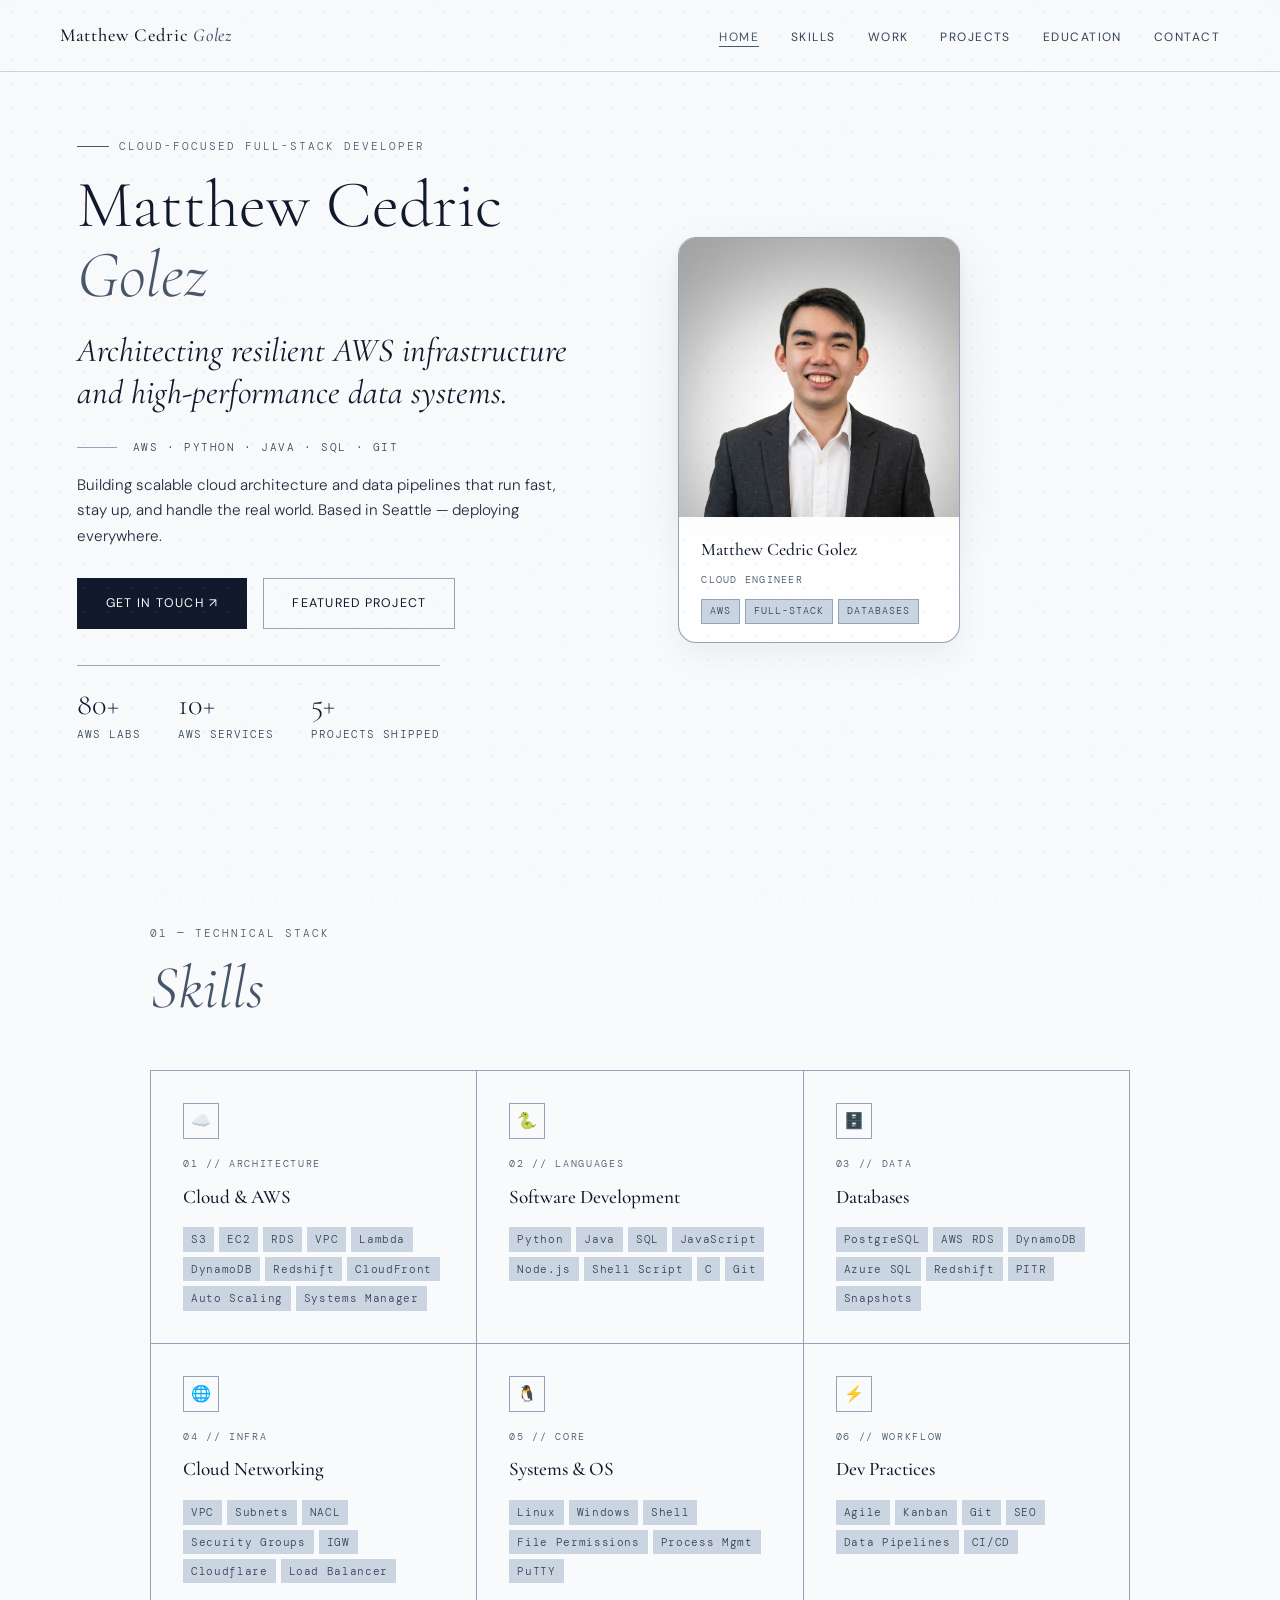
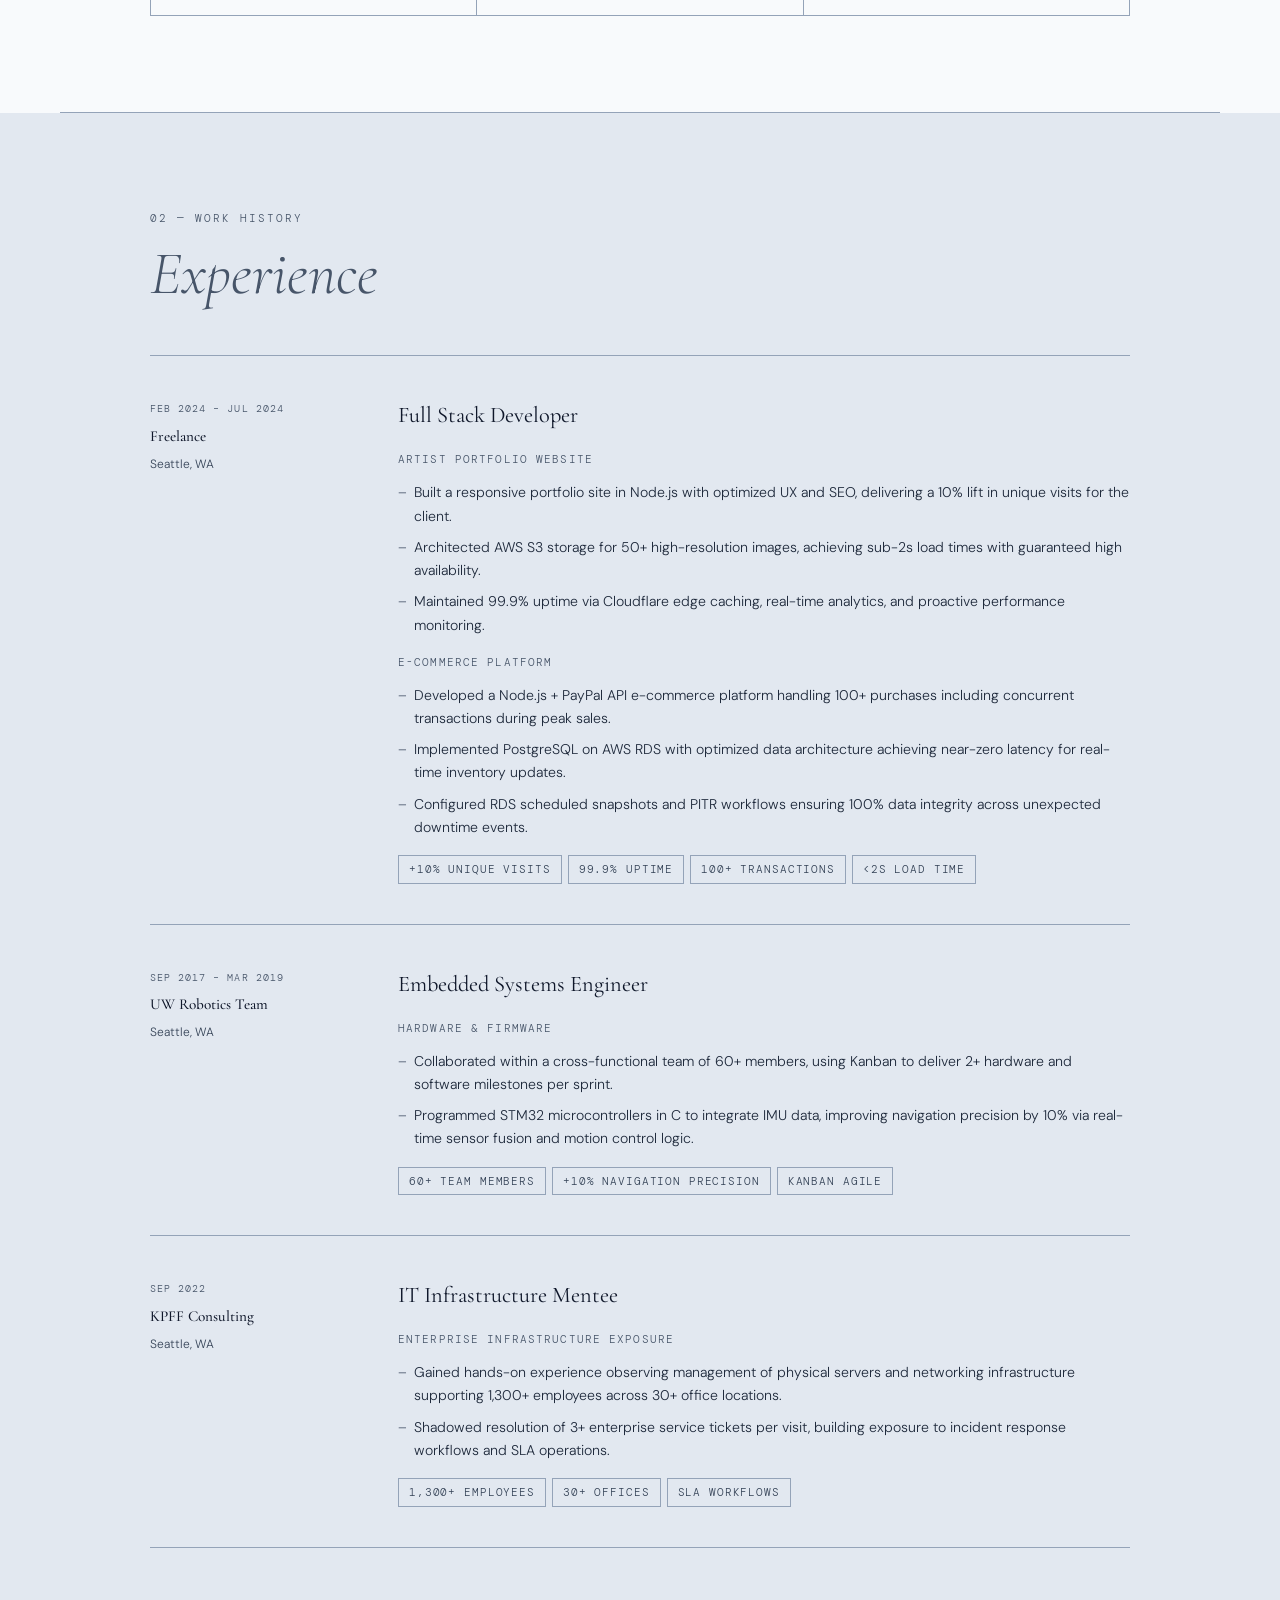
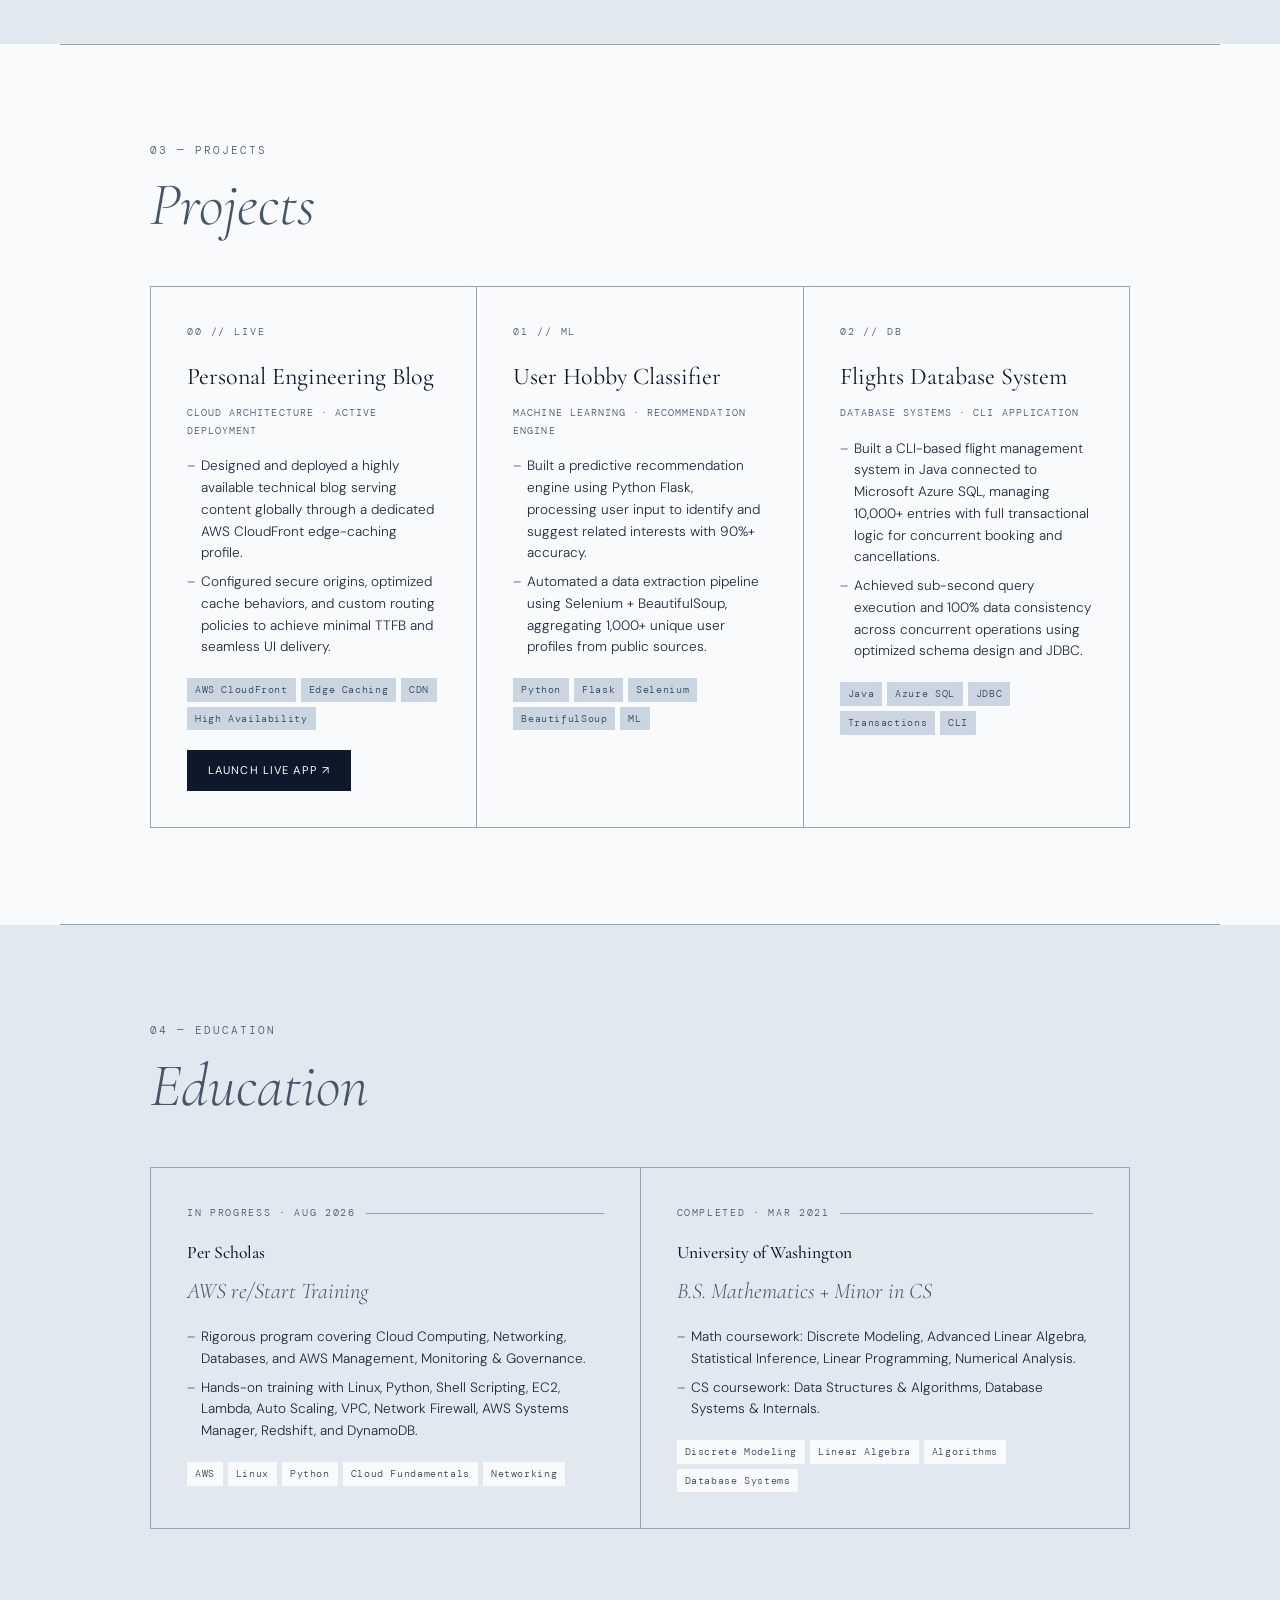
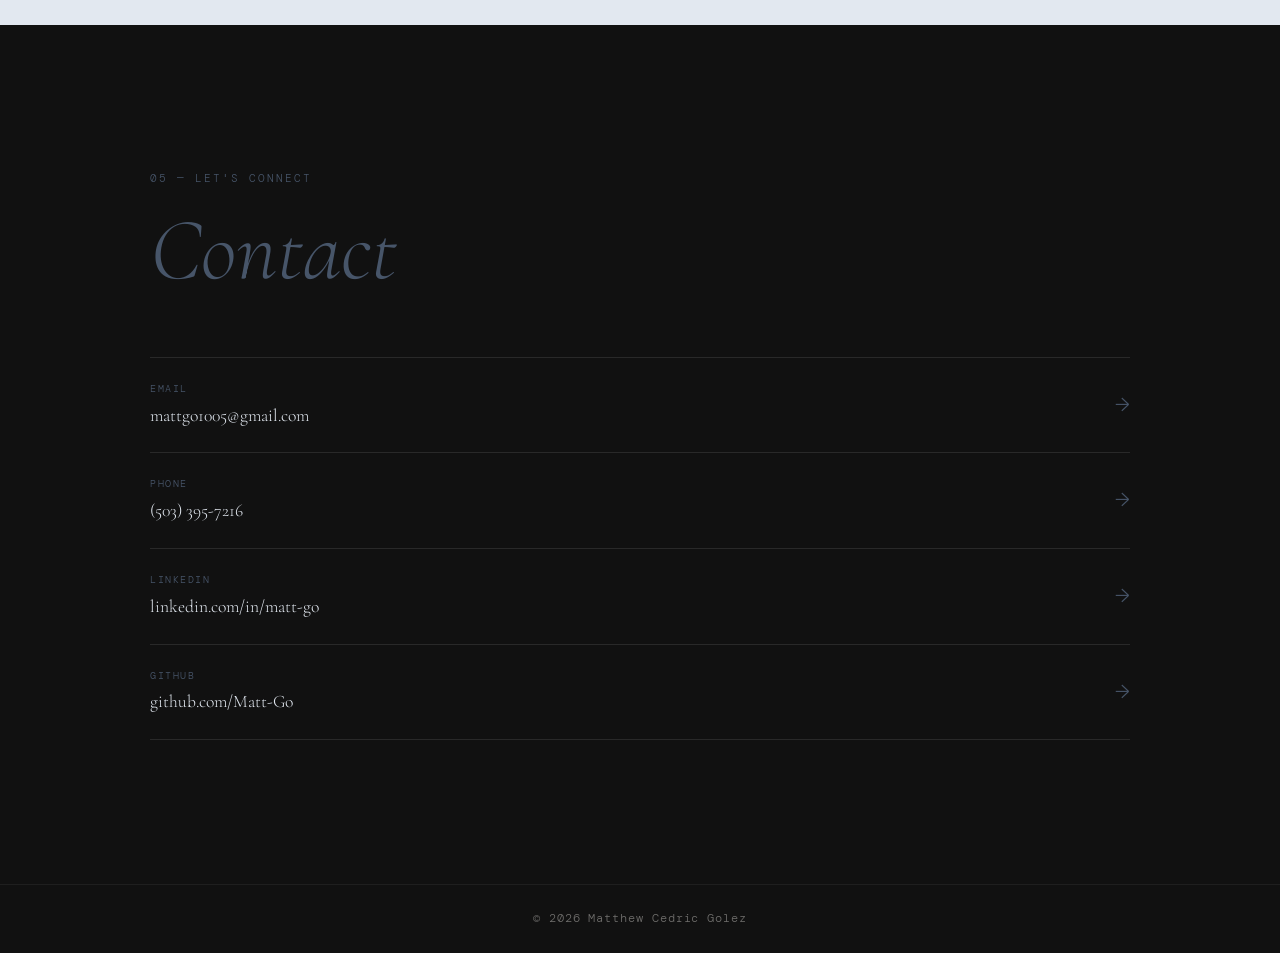
==== commit db245f20: "Optimize hero layout, remove gray background, and implement comprehensive responsive styling" ====
--- a/index.html
+++ b/index.html
@@ -33,38 +33,42 @@
     <section id="hero">
 
       <div class="hero-left">
-        <p class="hero-eyebrow">Cloud-Focused Full-Stack Developer</p>
-
-        <h1 class="hero-name">
-          Matthew Cedric<em>Golez</em>
-        </h1>
-
-        <div class="hero-title-row">
-          <div class="hero-divider"></div>
-          <span class="hero-stack">AWS · Python · Java · SQL · Git</span>
-        </div>
-
-        <p class="hero-summary">
-          Building scalable cloud architecture and data pipelines that run fast, stay up, and handle the real world. Based in Seattle — deploying everywhere.
-        </p>
-
-        <div class="hero-cta">
-          <a href="#contact" class="btn-primary">Get in Touch ↗</a>
-          <a href="#featured-project" class="btn-outline">Featured Project</a>
-        </div>
-
-        <div class="hero-stats">
-          <div class="hero-stat-item">
-            <div class="hero-stat-number">80<span>+</span></div>
-            <div class="hero-stat-label">AWS Labs</div>
-          </div>
-          <div class="hero-stat-item">
-            <div class="hero-stat-number">10<span>+</span></div>
-            <div class="hero-stat-label">AWS Services</div>
-          </div>
-          <div class="hero-stat-item">
-            <div class="hero-stat-number">5<span>+</span></div>
-            <div class="hero-stat-label">Projects Shipped</div>
+        <div class="hero-text-wrapper">
+          <p class="hero-eyebrow">Cloud-Focused Full-Stack Developer</p>
+
+          <h1 class="hero-name">
+            Matthew Cedric<em>Golez</em>
+          </h1>
+
+          <h2 class="hero-pitch">Architecting resilient AWS infrastructure and high-performance data systems.</h2>
+
+          <div class="hero-title-row">
+            <div class="hero-divider"></div>
+            <span class="hero-stack">AWS · Python · Java · SQL · Git</span>
+          </div>
+
+          <p class="hero-summary">
+            Building scalable cloud architecture and data pipelines that run fast, stay up, and handle the real world. Based in Seattle — deploying everywhere.
+          </p>
+
+          <div class="hero-cta">
+            <a href="#contact" class="btn-primary">Get in Touch ↗</a>
+            <a href="#featured-project" class="btn-outline">Featured Project</a>
+          </div>
+
+          <div class="hero-stats">
+            <div class="hero-stat-item">
+              <div class="hero-stat-number">80<span>+</span></div>
+              <div class="hero-stat-label">AWS Labs</div>
+            </div>
+            <div class="hero-stat-item">
+              <div class="hero-stat-number">10<span>+</span></div>
+              <div class="hero-stat-label">AWS Services</div>
+            </div>
+            <div class="hero-stat-item">
+              <div class="hero-stat-number">5<span>+</span></div>
+              <div class="hero-stat-label">Projects Shipped</div>
+            </div>
           </div>
         </div>
       </div>
--- a/assets/css/styles.css
+++ b/assets/css/styles.css
@@ -1,17 +1,17 @@
     /* ─── Design Tokens ─────────────────────────────── */
     :root {
-      --beige:        #F0F0F0;
-      --beige-mid:    #E2E2E2;
-      --beige-dark:   #CCCCCC;
-      --cream:        #F7F7F7;
-      --bark:         #1A1A1A;
-      --bark-light:   #555555;
-      --clay:         #5A5A5A;
-      --clay-dark:    #666666;
-      --sage:         #888888;
-      --rust:         #444444;
-      --ink:          #0D0D0D;
-      --ink-soft:     #444444;
+      --beige:        #E2E8F0;
+      --beige-mid:    #CBD5E1;
+      --beige-dark:   #94A3B8;
+      --cream:        #F8FAFC;
+      --bark:         #0F172A;
+      --bark-light:   #334155;
+      --clay:         #475569;
+      --clay-dark:    #1E293B;
+      --sage:         #64748B;
+      --rust:         #475569;
+      --ink:          #090D16;
+      --ink-soft:     #1E293B;
 
       --serif:        'Cormorant Garamond', Georgia, serif;
       --sans:         'DM Sans', sans-serif;
@@ -36,12 +36,15 @@
       overflow-x: hidden;
     }
 
-    /* Subtle paper grain texture */
+    /* Dotted engineering grid & subtle noise texture */
     body::before {
       content: '';
       position: fixed;
       inset: 0;
-      background-image: url("data:image/svg+xml,%3Csvg xmlns='http://www.w3.org/2000/svg' width='300' height='300'%3E%3Cfilter id='n'%3E%3CfeTurbulence type='fractalNoise' baseFrequency='0.65' numOctaves='3' stitchTiles='stitch'/%3E%3CfeColorMatrix type='saturate' values='0'/%3E%3C/filter%3E%3Crect width='300' height='300' filter='url(%23n)' opacity='0.04'/%3E%3C/svg%3E");
+      background-image: 
+        radial-gradient(rgba(148, 163, 184, 0.12) 1.2px, transparent 1.2px),
+        url("data:image/svg+xml,%3Csvg xmlns='http://www.w3.org/2000/svg' width='300' height='300'%3E%3Cfilter id='n'%3E%3CfeTurbulence type='fractalNoise' baseFrequency='0.65' numOctaves='3' stitchTiles='stitch'/%3E%3CfeColorMatrix type='saturate' values='0'/%3E%3C/filter%3E%3Crect width='300' height='300' filter='url(%23n)' opacity='0.025'/%3E%3C/svg%3E");
+      background-size: 24px 24px, auto;
       pointer-events: none;
       z-index: 9999;
     }
@@ -63,14 +66,16 @@
       top: 0; left: 0; right: 0;
       z-index: 100;
       height: var(--nav-h);
-      background: rgba(250, 247, 242, 0.88);
+      background: rgba(248, 250, 252, 0.88);
       backdrop-filter: blur(12px);
-      border-bottom: 1px solid var(--beige-dark);
+      border-bottom: 1px solid var(--beige-mid);
       display: flex;
       align-items: center;
       justify-content: space-between;
       padding: 0 clamp(20px, 5vw, 60px);
     }
+
+
 
     .nav-logo {
       font-family: var(--serif);
@@ -182,64 +187,92 @@
 
     /* ─── HERO ───────────────────────────────────────── */
     #hero {
-      height: 100vh;
-      max-height: 100vh;
+      min-height: calc(100vh - var(--nav-h));
       display: grid;
-      grid-template-columns: 1.3fr 0.7fr;
+      grid-template-columns: 1fr 1fr;
       position: relative;
       overflow: hidden;
+      padding: calc(var(--nav-h) + 20px) 0 40px;
+      align-items: center;
     }
 
     .hero-left {
       display: flex;
-      flex-direction: column;
-      justify-content: center;
-      padding: calc(var(--nav-h) + 40px) clamp(24px, 5vw, 64px) 40px clamp(40px, 10vw, 150px);
+      align-items: center;
+      justify-content: flex-end;
+      padding: 0 clamp(24px, 4vw, 60px) 0 clamp(40px, 6vw, 100px);
       background: var(--cream);
       position: relative;
       z-index: 1;
       overflow: hidden;
     }
 
+    .hero-text-wrapper {
+      max-width: 580px;
+      width: 100%;
+      display: flex;
+      flex-direction: column;
+      align-items: flex-start;
+      text-align: left;
+    }
+
+    .hero-pitch {
+      font-family: var(--serif);
+      font-size: clamp(1.4rem, 2.8vw, 2.1rem);
+      font-weight: 400;
+      line-height: 1.25;
+      color: var(--bark);
+      margin-bottom: 24px;
+      font-style: italic;
+    }
+
     .hero-right {
       position: relative;
-      background: var(--beige-mid);
+      background: var(--cream);
+      display: flex;
+      flex-direction: column;
+      align-items: flex-start;
+      justify-content: center;
+      padding: 40px clamp(24px, 4vw, 60px) 40px clamp(20px, 3vw, 40px);
       overflow: hidden;
+      gap: 0;
     }
 
     .hero-right img {
-      width: 100%;
-      height: 115%;
+      width: clamp(280px, 22vw, 380px);
+      height: clamp(280px, 22vw, 380px);
+      max-width: 100%;
+      border-radius: 18px 18px 0 0;
       object-fit: cover;
       object-position: center top;
       display: block;
+      border: 1px solid var(--beige-dark);
+      box-shadow: 0 20px 50px rgba(0, 0, 0, 0.08), 0 4px 12px rgba(0, 0, 0, 0.04);
       filter: none;
     }
 
-    /* Gradient fade on left edge of photo */
+    /* Gradient fade is disabled for centered layout */
     .hero-right::before {
-      content: '';
-      position: absolute;
-      inset: 0;
-      background: linear-gradient(to right, var(--cream) 0%, transparent 18%);
-      z-index: 1;
-      pointer-events: none;
-    }
-
-    /* Info card overlay at bottom of photo */
+      display: none;
+    }
+
+    /* Info card snapped below the photo */
     .hero-card {
-      position: absolute;
-      bottom: 36px;
-      left: 28px;
+      position: relative;
       z-index: 2;
-      background: rgba(250, 247, 242, 0.92);
-      backdrop-filter: blur(8px);
+      background: rgba(255, 255, 255, 0.95);
+      backdrop-filter: blur(10px);
       border: 1px solid var(--beige-dark);
-      padding: 20px 24px;
+      border-top: none;
+      border-radius: 0 0 18px 18px;
+      padding: 18px 22px;
       display: flex;
       flex-direction: column;
-      gap: 8px;
-      min-width: 220px;
+      gap: 6px;
+      width: clamp(280px, 22vw, 380px);
+      max-width: 100%;
+      box-shadow: 0 12px 30px rgba(0, 0, 0, 0.05);
+      margin-top: -2px;
     }
 
     .card-name {
@@ -296,9 +329,9 @@
 
     .hero-name {
       font-family: var(--serif);
-      font-size: clamp(2.6rem, 4.5vw, 5.2rem);
+      font-size: clamp(3rem, 5.2vw, 4.8rem);
       font-weight: 300;
-      line-height: 1.0;
+      line-height: 1.05;
       color: var(--bark);
       margin-bottom: 20px;
     }
@@ -333,7 +366,7 @@
       font-size: 0.95rem;
       font-weight: 300;
       color: var(--ink-soft);
-      max-width: 480px;
+      max-width: 520px;
       margin-bottom: 28px;
       line-height: 1.7;
     }
@@ -881,47 +914,28 @@
       letter-spacing: 0.08em;
     }
 
-    /* ─── Responsive ─────────────────────────────── */
+    /* ─── Responsive ─────────────────────────────────────────── */
+
+    /* ── Small desktop / large tablet (≤ 1024px) ── */
+    @media (max-width: 1024px) {
+      #hero {
+        grid-template-columns: 1.1fr 0.9fr;
+      }
+
+      .hero-right img,
+      .hero-card {
+        width: clamp(240px, 20vw, 320px);
+      }
+
+      .hero-right img {
+        height: clamp(240px, 20vw, 320px);
+      }
+    }
+
+    /* ── Tablet (≤ 900px) ── */
     @media (max-width: 900px) {
-      #hero {
-        grid-template-columns: 1fr;
-        grid-template-rows: auto 50vh;
-      }
-
-      .hero-left {
-        padding: calc(var(--nav-h) + 40px) clamp(20px, 5vw, 40px) 40px;
-      }
-
-      .hero-right::before {
-        background: linear-gradient(to bottom, var(--cream) 0%, transparent 20%);
-      }
-
-      .skills-grid {
-        grid-template-columns: repeat(2, 1fr);
-      }
-
-      .feature-cell.wide {
-        grid-template-columns: 1fr;
-        gap: 24px;
-      }
-
-      .feature-grid {
-        grid-template-columns: 1fr;
-      }
-
-      .projects-grid {
-        grid-template-columns: 1fr;
-      }
-
-      .edu-grid {
-        grid-template-columns: 1fr;
-      }
-
-      .exp-item {
-        grid-template-columns: 1fr;
-        gap: 12px;
-      }
-
+
+      /* ─ Navigation ─ */
       .menu-btn {
         display: block;
       }
@@ -931,17 +945,18 @@
         flex-direction: column;
         justify-content: center;
         align-items: center;
-        gap: 32px;
+        gap: 36px;
         position: fixed;
         top: 0;
         right: -100%;
-        width: 100%;
+        width: min(320px, 100%);
         height: 100vh;
-        background: rgba(250, 247, 242, 0.98);
+        background: rgba(248, 250, 252, 0.98);
         backdrop-filter: blur(16px);
         transition: right 0.4s cubic-bezier(0.16, 1, 0.3, 1);
         z-index: 105;
         border-left: 1px solid var(--beige-dark);
+        padding: 80px 40px 40px;
       }
 
       .nav-links.nav-active {
@@ -950,16 +965,183 @@
 
       .nav-links a {
         font-family: var(--serif);
-        font-size: 1.6rem;
+        font-size: 1.8rem;
         font-style: italic;
         text-transform: none;
         letter-spacing: 0.02em;
         font-weight: 300;
       }
-    }
-
+
+      /* ─ Hero: stacked layout ─ */
+      #hero {
+        grid-template-columns: 1fr;
+        grid-template-rows: auto auto;
+        min-height: unset;
+        padding: 0;
+      }
+
+      .hero-left {
+        justify-content: flex-start;
+        padding: calc(var(--nav-h) + 48px) clamp(24px, 6vw, 60px) 48px;
+      }
+
+      .hero-text-wrapper {
+        max-width: 100%;
+      }
+
+      .hero-right {
+        align-items: center;
+        padding: 40px clamp(24px, 6vw, 60px) 56px;
+        border-top: 1px solid var(--beige-dark);
+      }
+
+      .hero-right img,
+      .hero-card {
+        width: clamp(220px, 50vw, 340px);
+      }
+
+      .hero-right img {
+        height: clamp(220px, 50vw, 340px);
+      }
+
+      /* ─ Grids ─ */
+      .skills-grid {
+        grid-template-columns: repeat(2, 1fr);
+      }
+
+      .projects-grid {
+        grid-template-columns: repeat(2, 1fr);
+      }
+
+      .edu-grid {
+        grid-template-columns: 1fr;
+      }
+
+      .exp-item {
+        grid-template-columns: 1fr;
+        gap: 8px;
+        padding: 32px 0;
+      }
+
+      /* ─ Contact ─ */
+      .contact-headline {
+        font-size: clamp(2rem, 8vw, 4rem);
+        margin-bottom: 40px;
+      }
+
+      .contact-row {
+        flex-direction: column;
+        align-items: flex-start;
+        gap: 8px;
+      }
+
+      .contact-row-arrow {
+        display: none;
+      }
+    }
+
+    /* ── Mobile (≤ 600px) ── */
     @media (max-width: 600px) {
+
+      /* ─ Hero ─ */
+      .hero-left {
+        padding: calc(var(--nav-h) + 36px) 20px 36px;
+      }
+
+      .hero-name {
+        font-size: clamp(2.4rem, 9vw, 3.4rem);
+      }
+
+      .hero-pitch {
+        font-size: clamp(1.1rem, 4vw, 1.4rem);
+      }
+
+      .hero-stats {
+        gap: 20px;
+      }
+
+      .hero-cta {
+        flex-direction: column;
+        gap: 10px;
+      }
+
+      .btn-primary,
+      .btn-outline {
+        width: 100%;
+        justify-content: center;
+      }
+
+      .hero-right {
+        padding: 32px 20px 48px;
+      }
+
+      .hero-right img,
+      .hero-card {
+        width: min(280px, 80vw);
+      }
+
+      .hero-right img {
+        height: min(280px, 80vw);
+      }
+
+      /* ─ Grids ─ */
       .skills-grid {
         grid-template-columns: 1fr;
       }
-    }
+
+      .projects-grid {
+        grid-template-columns: 1fr;
+      }
+
+      /* ─ Sections ─ */
+      section {
+        padding: clamp(40px, 10vw, 64px) 0;
+      }
+
+      .section-title {
+        font-size: clamp(1.8rem, 7vw, 2.8rem);
+        margin-bottom: 32px;
+      }
+
+      .skill-block,
+      .project-card,
+      .edu-card {
+        padding: 24px;
+      }
+
+      /* ─ Experience ─ */
+      .exp-item {
+        padding: 24px 0;
+      }
+
+      /* ─ Contact ─ */
+      .contact-headline {
+        font-size: clamp(1.8rem, 10vw, 3rem);
+        margin-bottom: 32px;
+      }
+    }
+
+    /* ── Extra small (≤ 400px) ── */
+    @media (max-width: 400px) {
+      :root {
+        --nav-h: 60px;
+      }
+
+      .hero-right img,
+      .hero-card {
+        width: 90vw;
+      }
+
+      .hero-right img {
+        height: 90vw;
+      }
+
+      .hero-stats {
+        flex-wrap: wrap;
+        gap: 16px;
+      }
+
+      .nav-logo {
+        font-size: 0.95rem;
+      }
+    }
